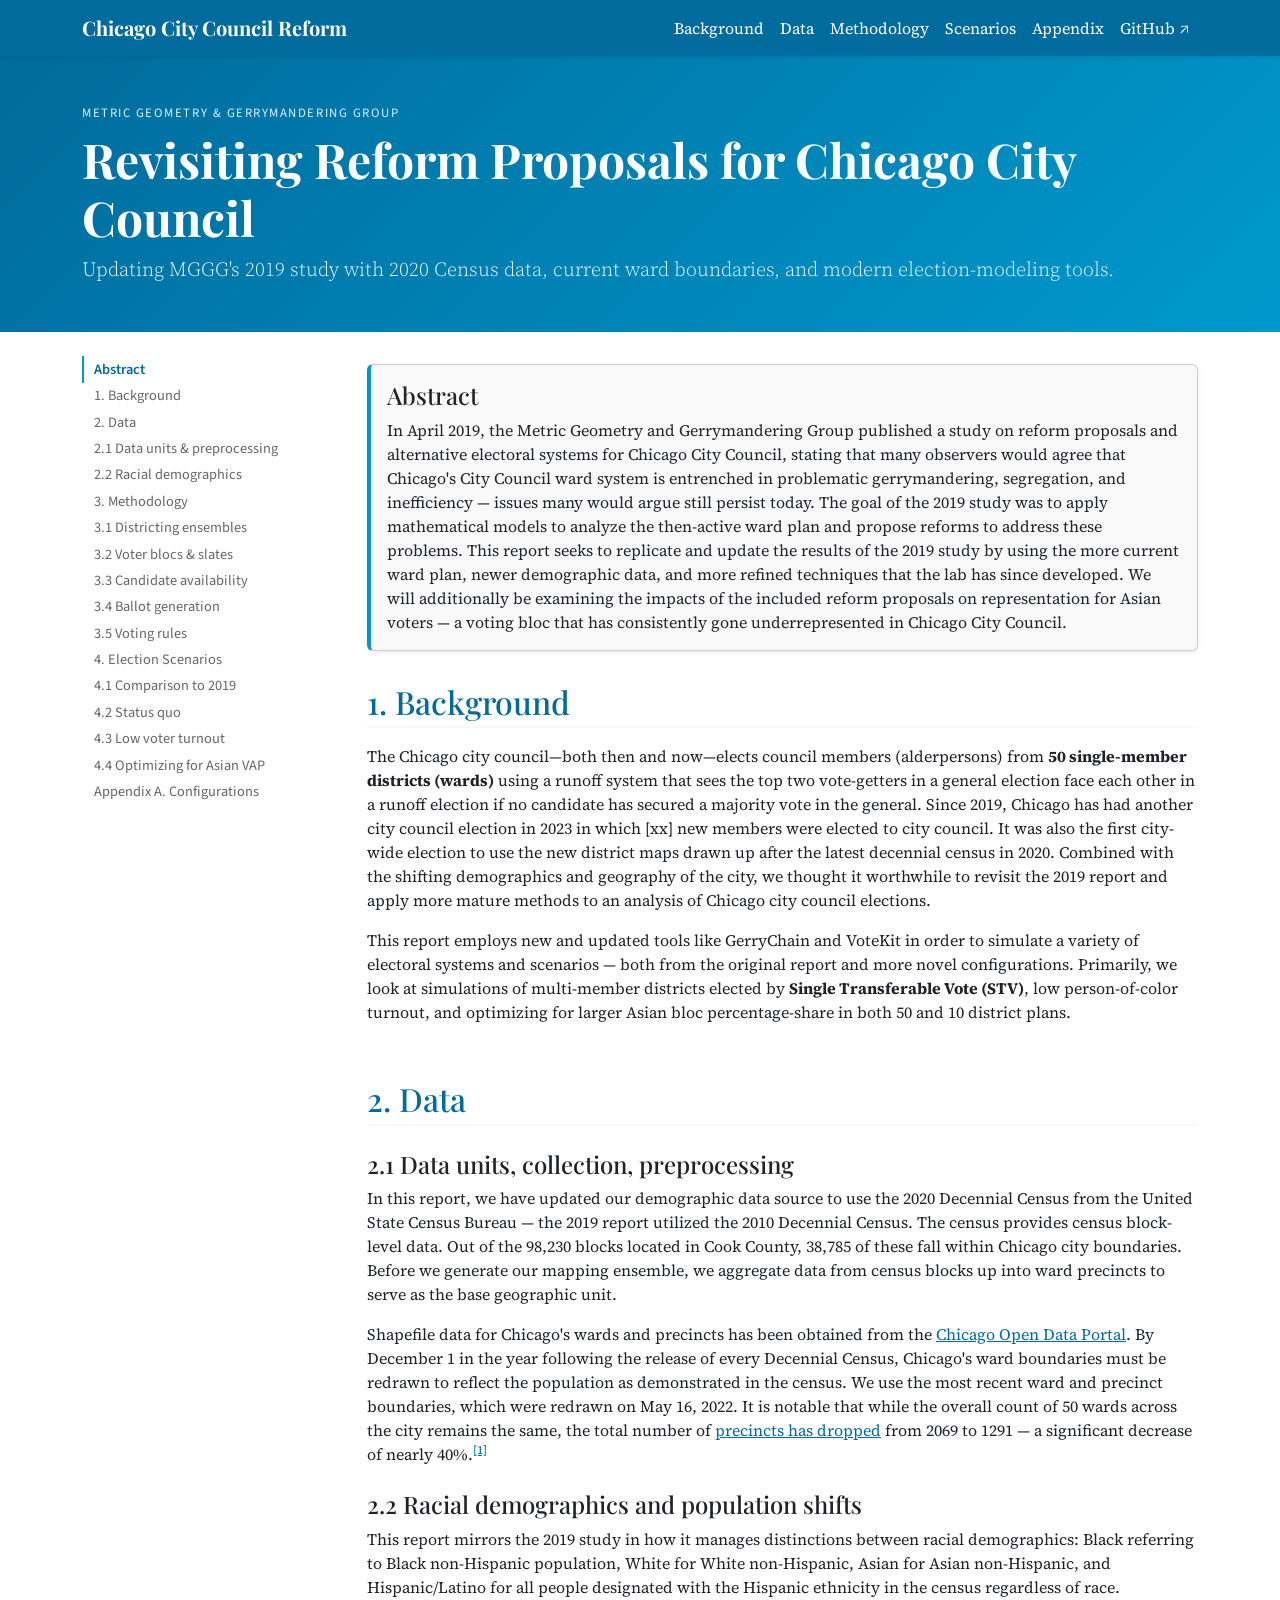
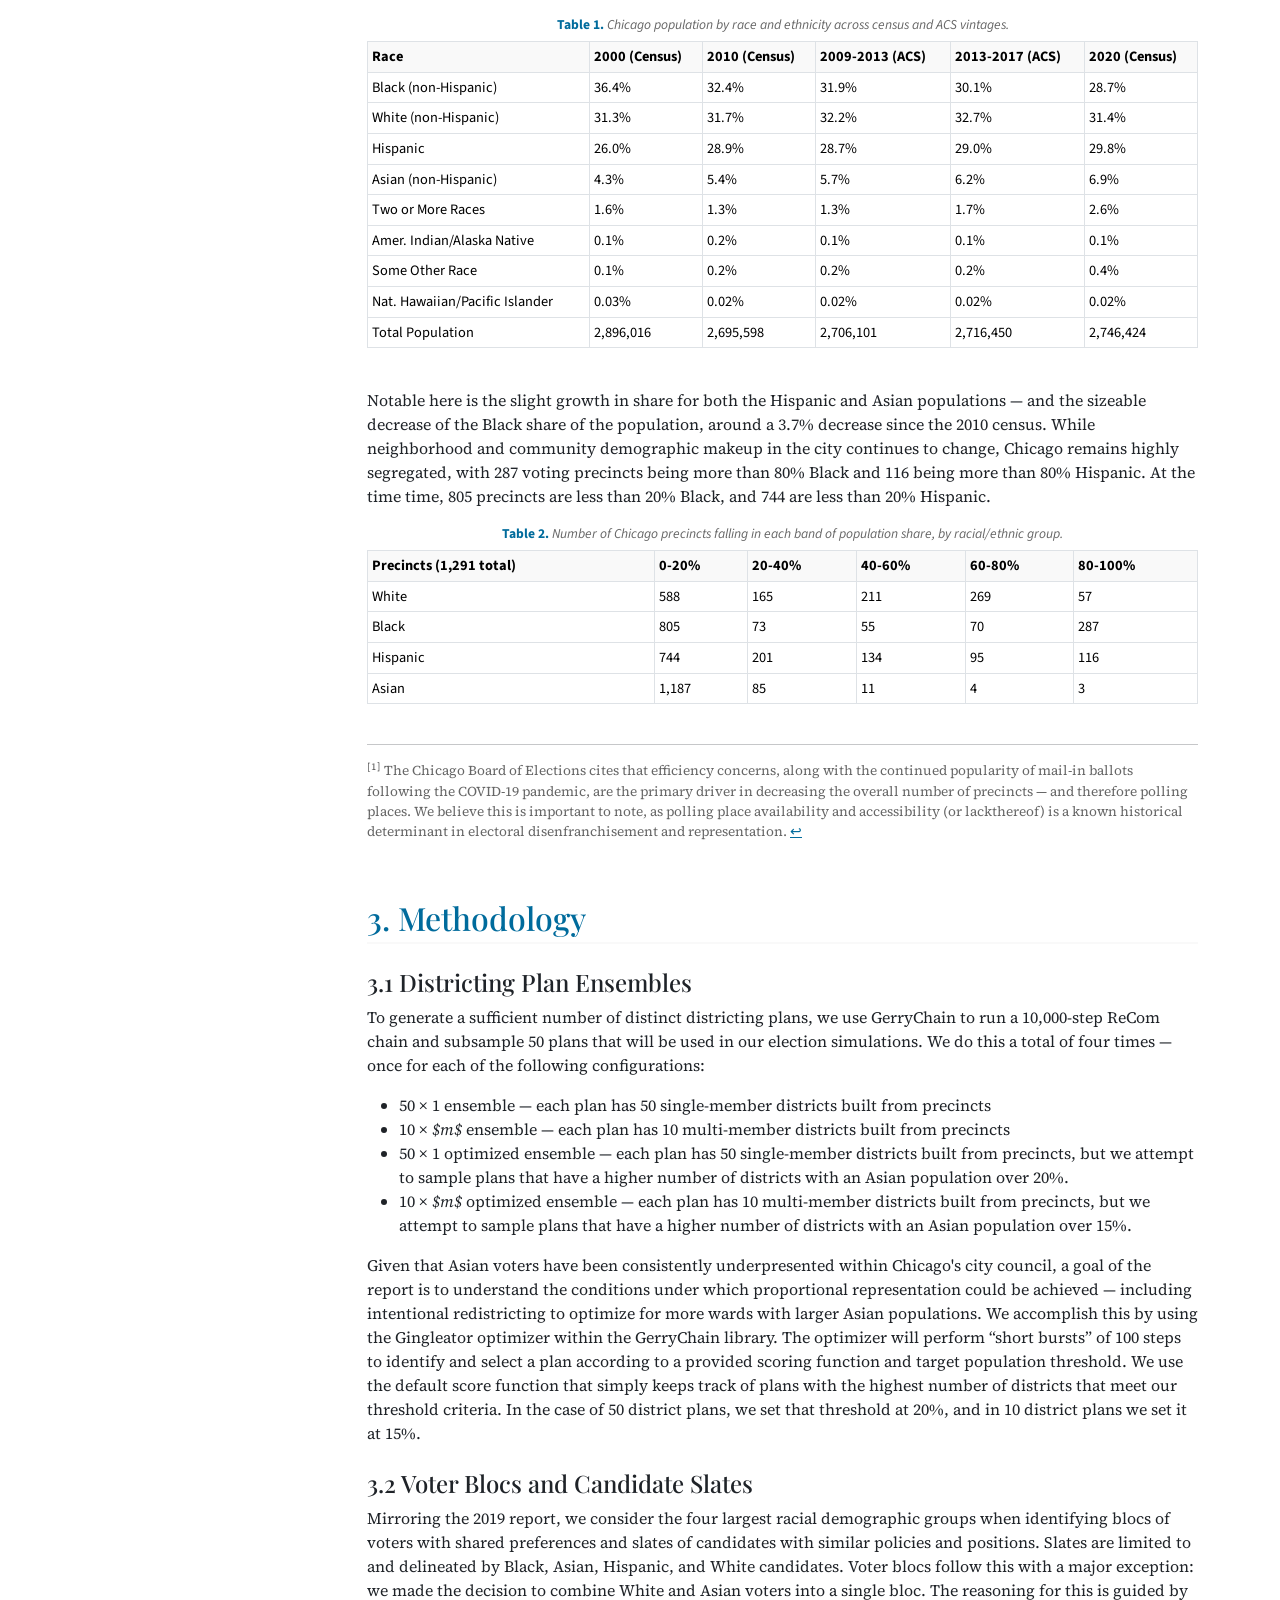
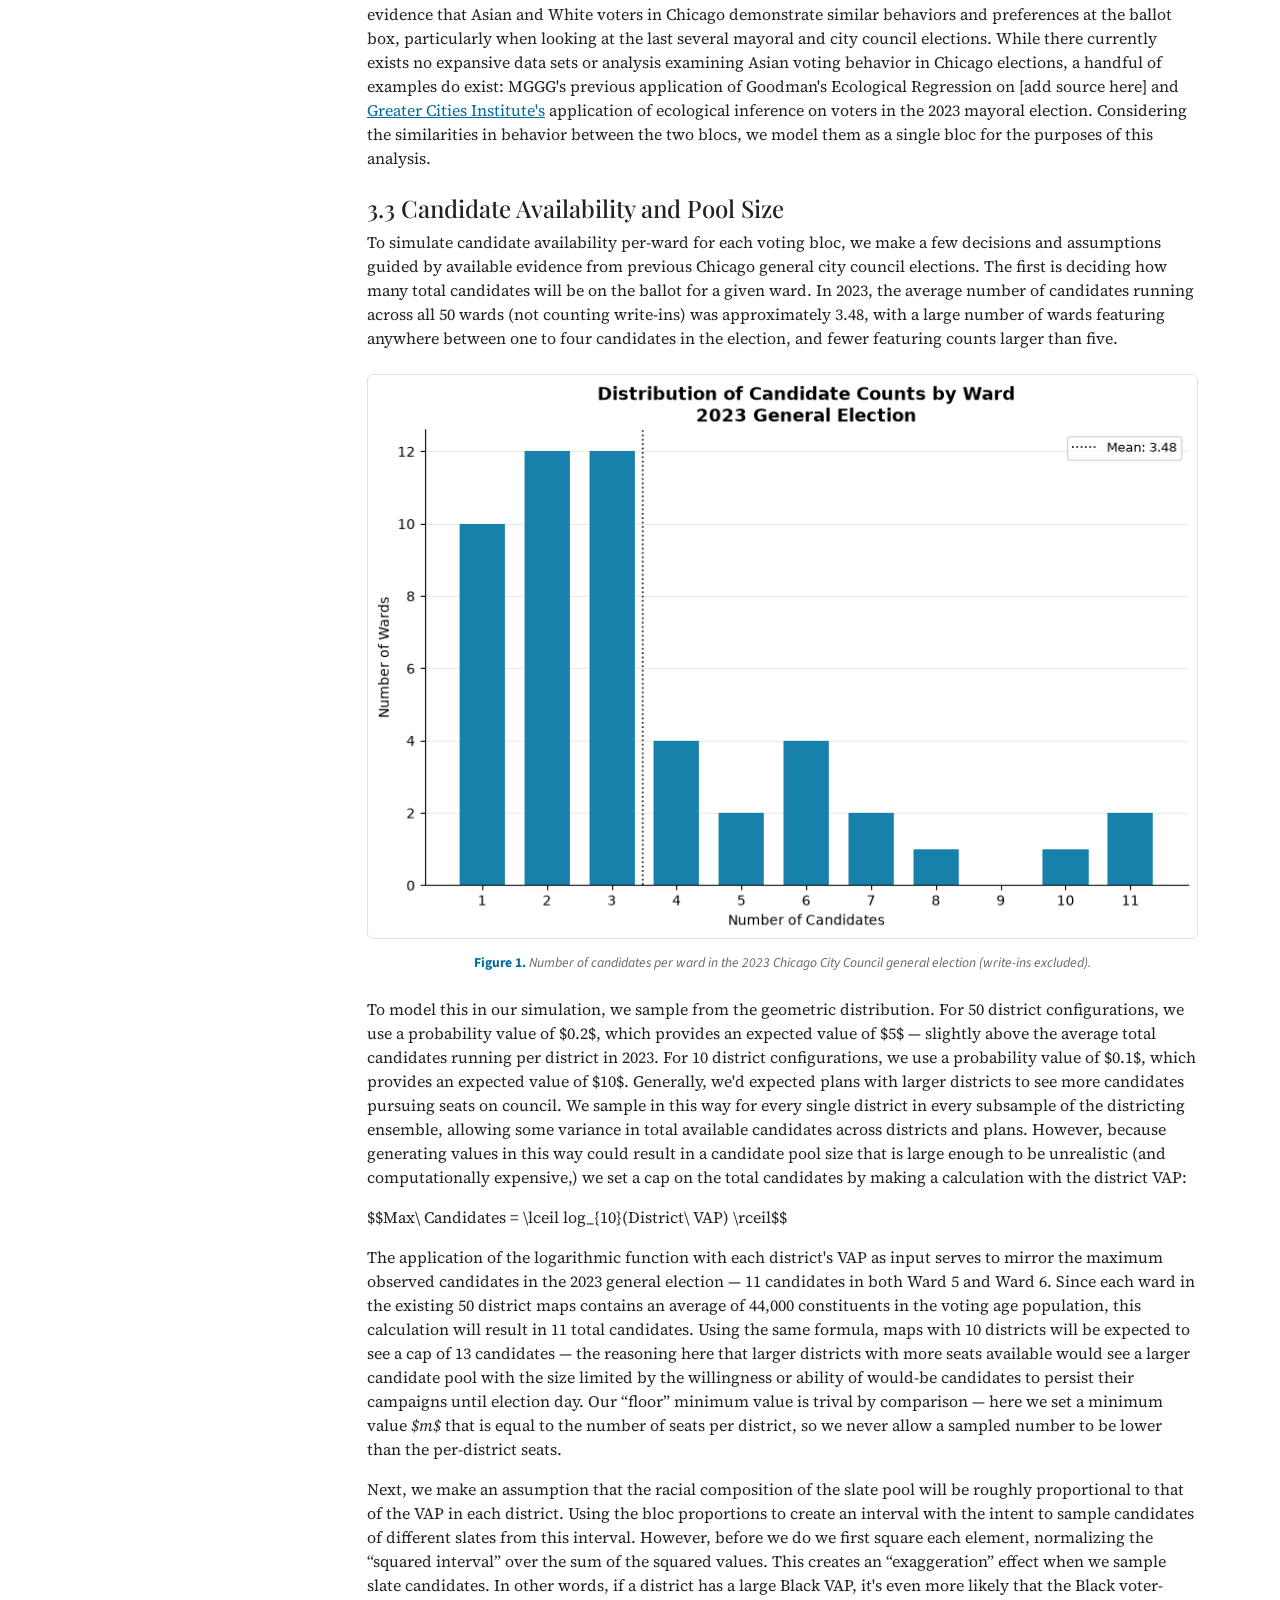
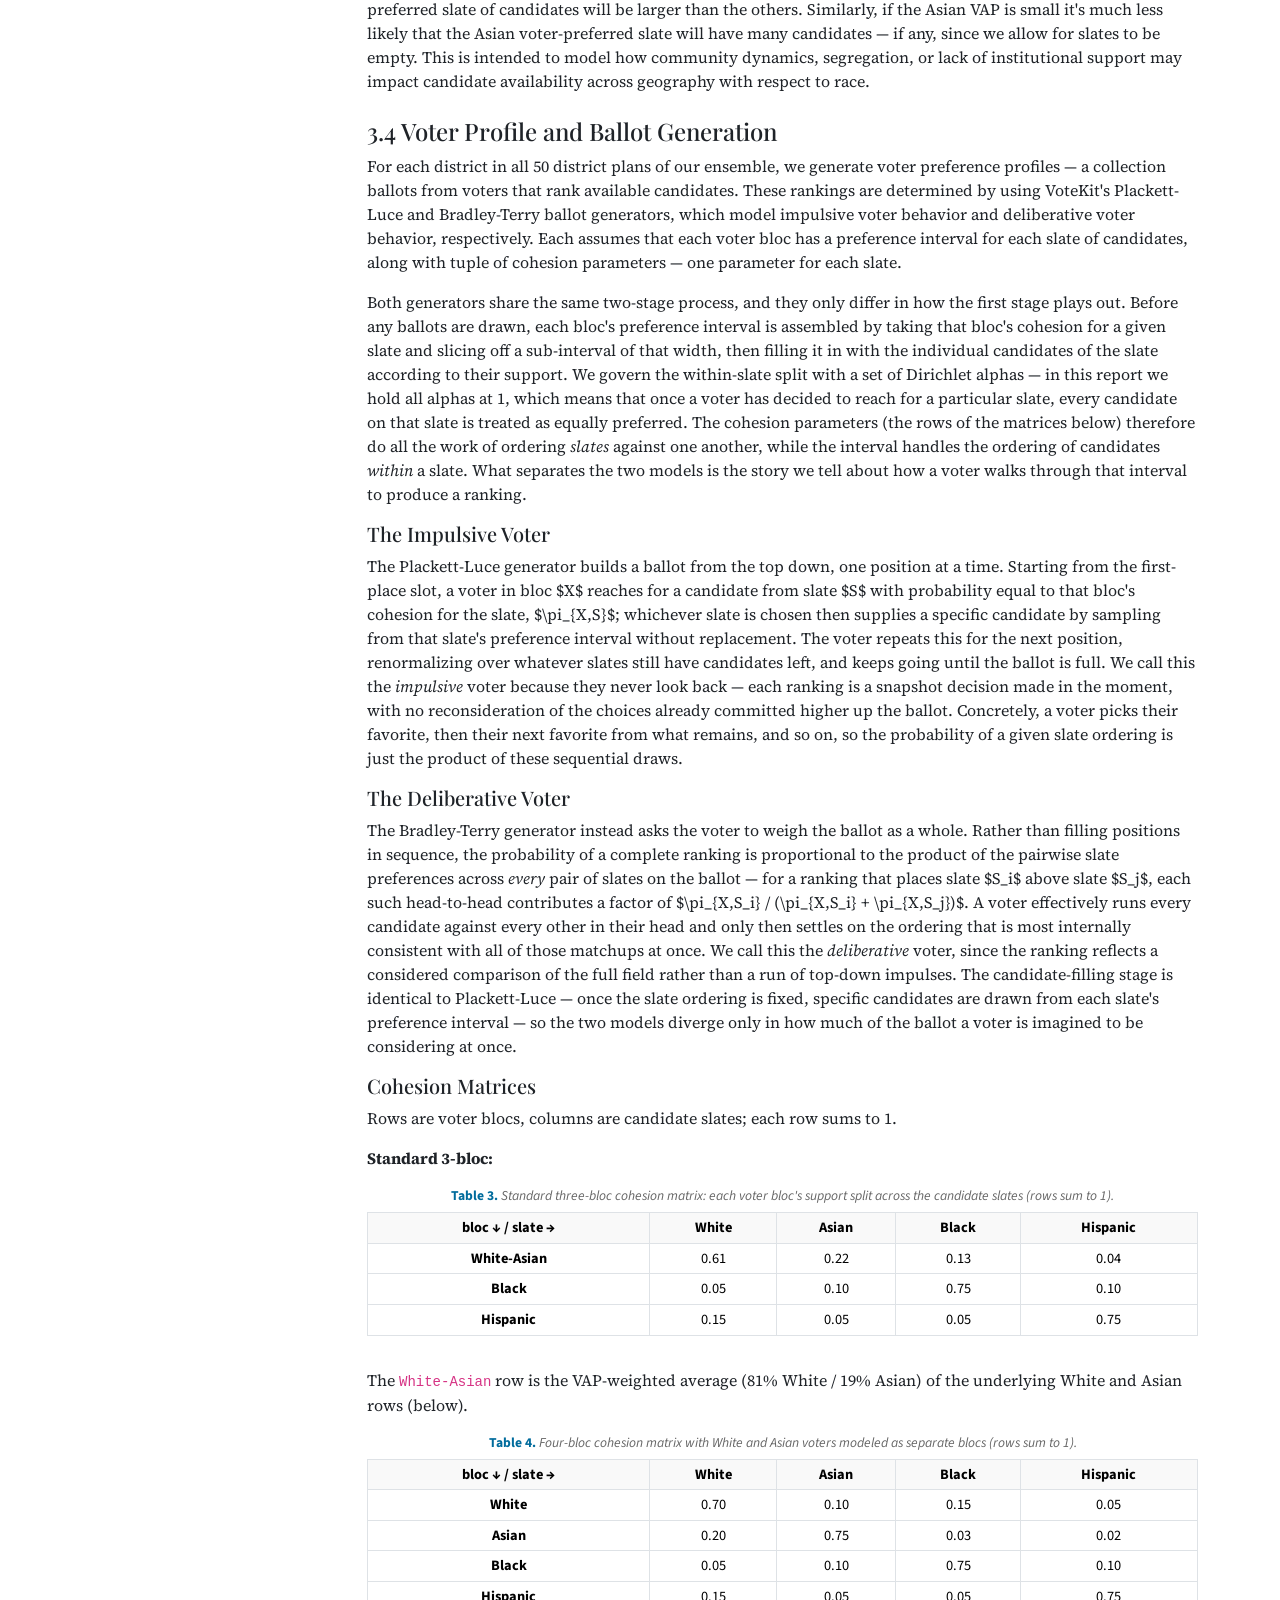
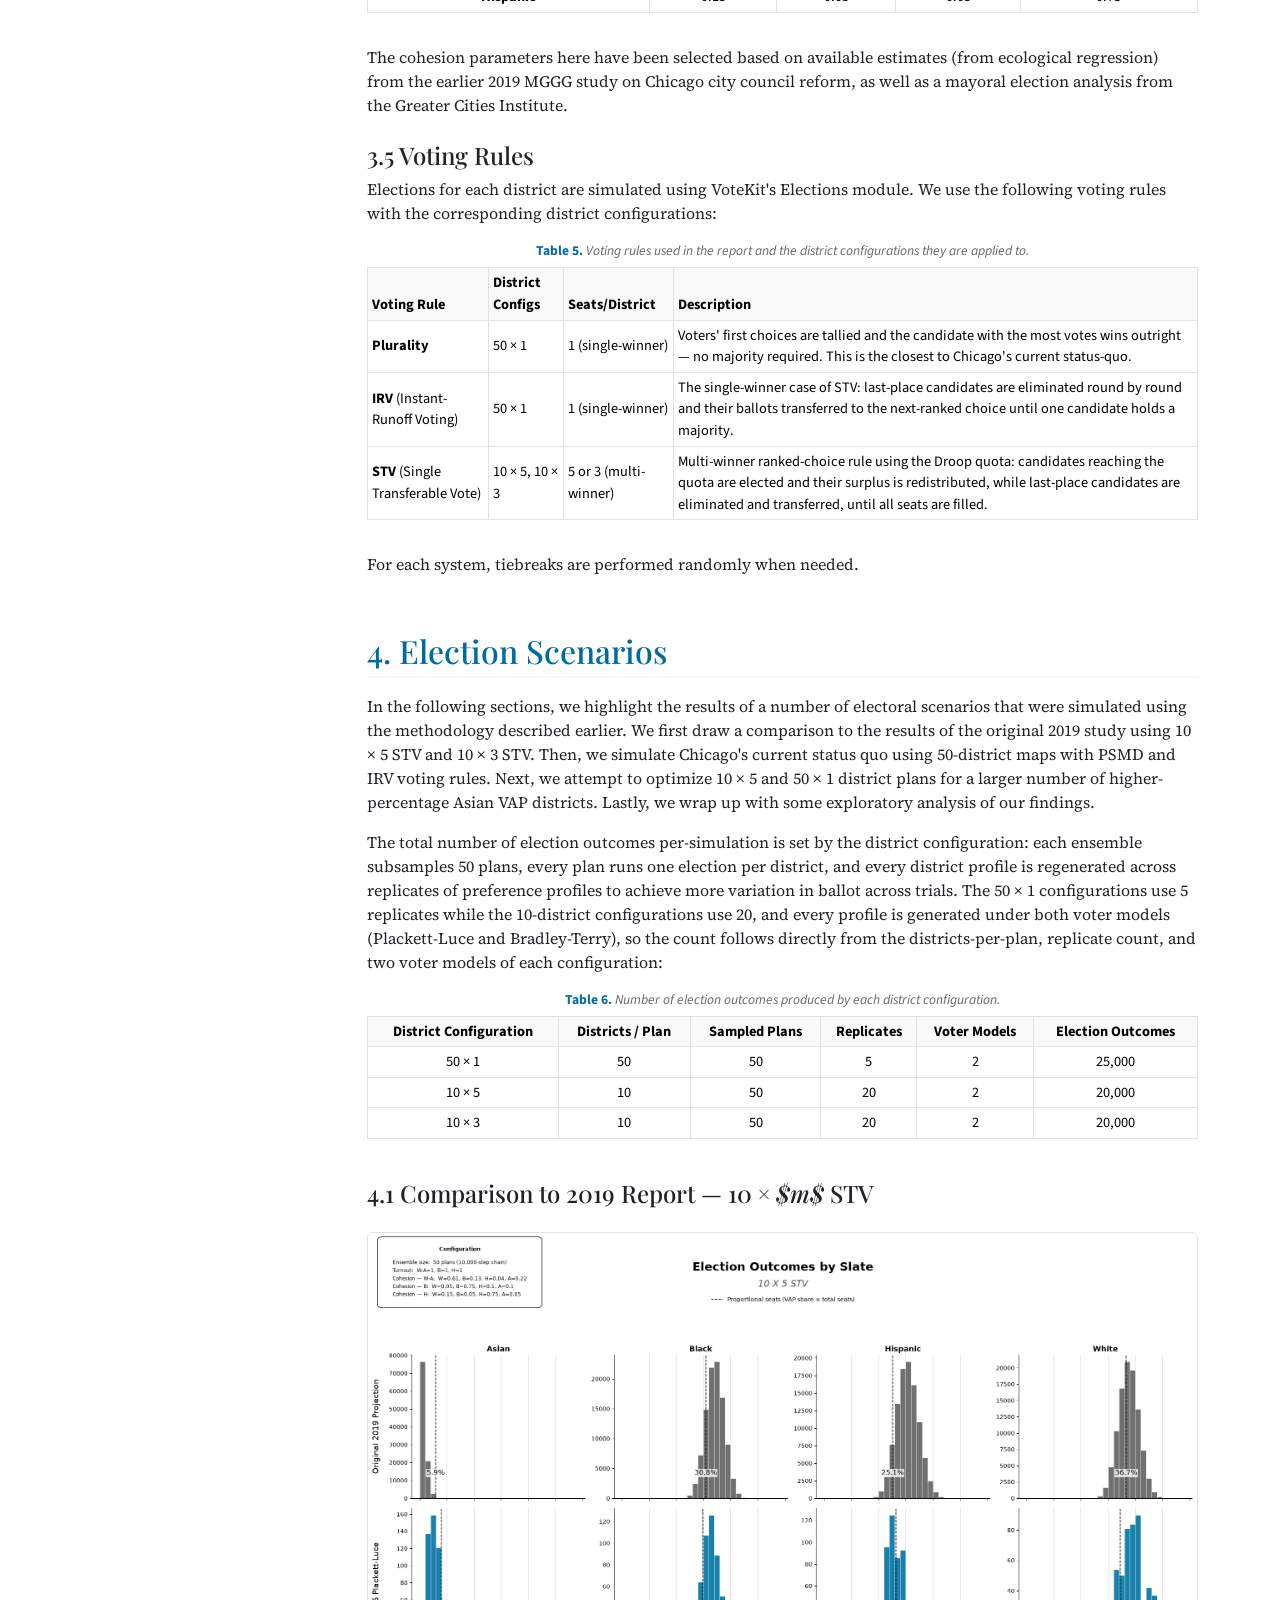
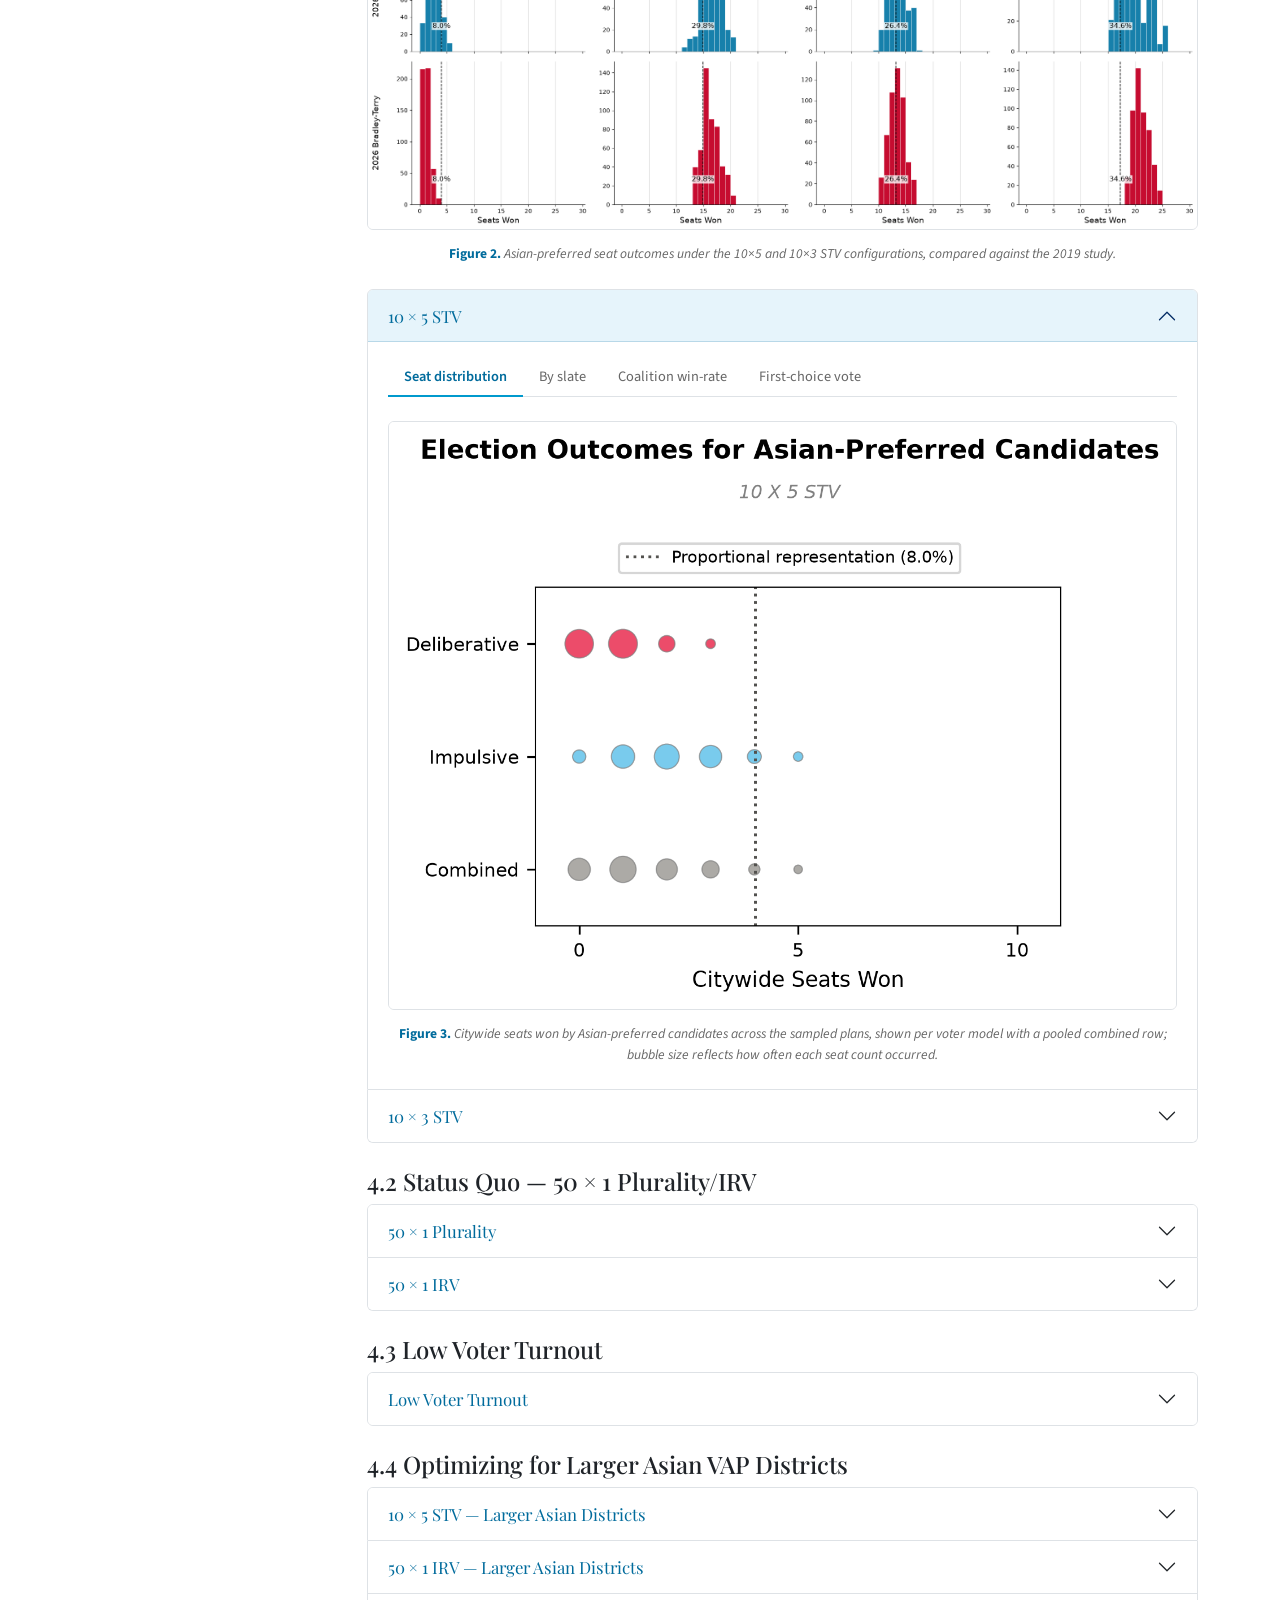
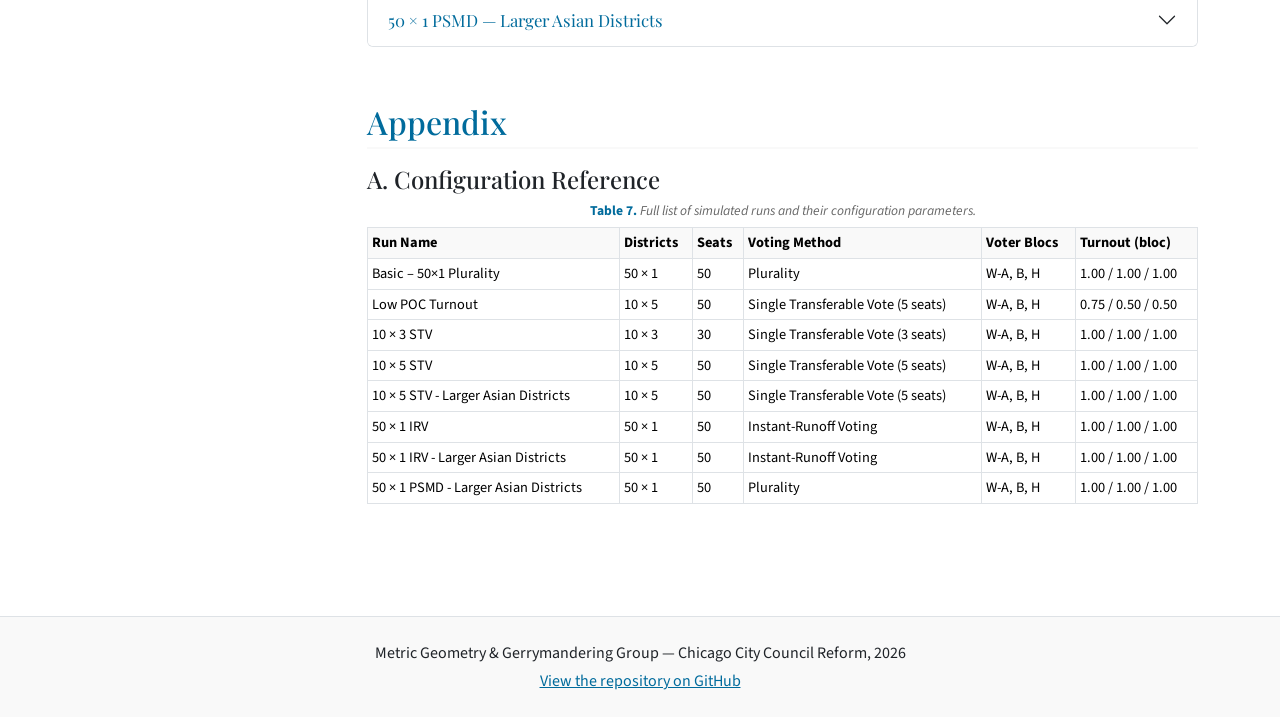
==== index.html @ 99a3c777 "reporting" ====
<!doctype html>
<html lang="en">
<head>
  <meta charset="utf-8">
  <meta name="viewport" content="width=device-width, initial-scale=1">
  <title>Revisiting Reform Proposals for Chicago City Council</title>
  <meta name="description" content="MGGG report revisiting reform proposals and alternative electoral systems for Chicago City Council, updated with 2020 Census data and current ward boundaries.">

  <!-- Bootstrap 5 -->
  <link href="https://cdn.jsdelivr.net/npm/bootstrap@5.3.3/dist/css/bootstrap.min.css" rel="stylesheet">
  <!-- Google Fonts: MGGG identity -->
  <link rel="preconnect" href="https://fonts.googleapis.com">
  <link rel="preconnect" href="https://fonts.gstatic.com" crossorigin>
  <link href="https://fonts.googleapis.com/css2?family=Playfair+Display:wght@400;700&family=Source+Sans+Pro:ital,wght@0,400;0,600;1,400&family=Source+Serif+Pro:wght@300;400;600;700&display=swap" rel="stylesheet">

  <style>
    :root {
      --mggg-blue: #0099cd;
      --mggg-dark-blue: #006b9c;
      --mggg-dark-gray: #666666;
      --mggg-gray: #777777;
      --mggg-light-gray: #f9f9f9;
      --bs-link-color: var(--mggg-dark-blue);
      --bs-link-hover-color: #00516f;
    }
    body {
      font-family: "Source Serif Pro", Georgia, serif;
      color: #1f2328;
      scroll-behavior: smooth;
    }
    h1, h2, h3, h4, h5, h6, .navbar-brand {
      font-family: "Playfair Display", Georgia, serif;
      color: var(--mggg-dark-blue);
    }
    a { color: var(--mggg-dark-blue); }
    a:hover { color: #00516f; }

    .navbar-mggg { background-color: var(--mggg-dark-blue); }
    .navbar-mggg .navbar-brand,
    .navbar-mggg .nav-link { color: #fff; }
    .navbar-mggg .nav-link:hover,
    .navbar-mggg .nav-link.active { color: #d7f0fa; }

    /* Hero */
    .hero {
      background: linear-gradient(135deg, var(--mggg-dark-blue), var(--mggg-blue));
      color: #fff;
    }
    .hero h1 { color: #fff; }
    .hero .lead { color: #eaf7fd; }

    /* Section spacing / anchor offset for the sticky navbar */
    section { scroll-margin-top: 70px; padding-top: .5rem; }
    section > h2 {
      border-bottom: 2px solid var(--mggg-light-gray);
      padding-bottom: .3rem;
      margin-bottom: 1rem;
    }

    /* Table of contents sidebar */
    .toc {
      position: sticky;
      top: 80px;
      max-height: calc(100vh - 100px);
      overflow-y: auto;
      font-family: "Source Sans Pro", sans-serif;
      font-size: .9rem;
    }
    .toc .nav-link { padding: .15rem 0; color: var(--mggg-dark-gray); border-left: 2px solid transparent; padding-left: .6rem; }
    .toc .nav-link:hover { color: var(--mggg-dark-blue); }
    .toc .nav-link.active { color: var(--mggg-dark-blue); font-weight: 600; border-left-color: var(--mggg-blue); }
    .toc .nav .nav .nav-link { padding-left: 1.4rem; font-size: .85rem; }

    /* Abstract */
    .abstract-card {
      background: var(--mggg-light-gray);
      border-left: 4px solid var(--mggg-blue);
    }

    /* Figures */
    figure.figure { display: block; width: 100%; text-align: center; }
    .figure-img { max-height: 70vh; }
    .figure-caption {
      font-family: "Source Sans Pro", sans-serif;
      font-style: italic;
      font-size: .85rem;
      color: var(--mggg-dark-gray);
      margin-top: .4rem;
    }
    .fig-num { font-weight: 700; font-style: normal; color: var(--mggg-dark-blue); }

    /* Tables */
    table { font-family: "Source Sans Pro", sans-serif; font-size: .9rem; }
    caption, .table-caption {
      caption-side: top;
      font-family: "Source Sans Pro", sans-serif;
      font-style: italic;
      font-size: .85rem;
      color: var(--mggg-dark-gray);
      text-align: center;
      margin-bottom: .35rem;
    }
    thead th { background: var(--mggg-light-gray) !important; color: var(--mggg-dark-blue); }

    /* Scenario accordions */
    .accordion-button {
      font-family: "Playfair Display", serif;
      font-size: 1.05rem;
      color: var(--mggg-dark-blue);
    }
    .accordion-button:not(.collapsed) {
      background-color: #e6f4fb;
      color: var(--mggg-dark-blue);
      box-shadow: inset 0 -1px 0 rgba(0,107,156,.2);
    }
    .accordion-button:focus { box-shadow: 0 0 0 .2rem rgba(0,153,205,.25); }

    /* Scenario figure tabs */
    .nav-tabs { border-bottom-color: #dee2e6; }
    .nav-tabs .nav-link {
      font-family: "Source Sans Pro", sans-serif;
      font-size: .9rem;
      color: var(--mggg-dark-gray);
      border: none;
      border-bottom: 2px solid transparent;
    }
    .nav-tabs .nav-link:hover { color: var(--mggg-dark-blue); border-bottom-color: rgba(0,153,205,.4); }
    .nav-tabs .nav-link.active {
      color: var(--mggg-dark-blue);
      font-weight: 600;
      background: transparent;
      border-bottom: 2px solid var(--mggg-blue);
    }

    /* Zoomable figures + lightbox */
    img.zoomable { cursor: zoom-in; transition: box-shadow .15s ease; }
    img.zoomable:hover { box-shadow: 0 0 0 3px rgba(0,153,205,.35); }
    #lightbox .modal-content { background: transparent; }
    #lightbox-img { max-height: 90vh; }

    .footnote { font-size: .85rem; color: var(--mggg-dark-gray); }
    footer { background: var(--mggg-light-gray); font-family: "Source Sans Pro", sans-serif; }

    /* Back to top */
    #toTop {
      position: fixed; bottom: 1.5rem; right: 1.5rem; display: none; z-index: 1030;
    }
  </style>

  <!-- MathJax for LaTeX -->
  <script>
    window.MathJax = {
      tex: { inlineMath: [['$', '$'], ['\\(', '\\)']], displayMath: [['$$', '$$'], ['\\[', '\\]']] },
      svg: { fontCache: 'global' }
    };
  </script>
  <script src="https://cdn.jsdelivr.net/npm/mathjax@3/es5/tex-svg.js" id="MathJax-script" async></script>
</head>

<body data-bs-spy="scroll" data-bs-target="#toc-nav" data-bs-offset="90" tabindex="0">

  <!-- Navbar -->
  <nav class="navbar navbar-expand-lg navbar-mggg sticky-top shadow-sm">
    <div class="container-xl">
      <a class="navbar-brand fw-bold" href="#top">Chicago City Council Reform</a>
      <button class="navbar-toggler" type="button" data-bs-toggle="collapse" data-bs-target="#mainNav" aria-controls="mainNav" aria-expanded="false" aria-label="Toggle navigation">
        <span class="navbar-toggler-icon"></span>
      </button>
      <div class="collapse navbar-collapse" id="mainNav">
        <ul class="navbar-nav ms-auto">
          <li class="nav-item"><a class="nav-link" href="#background">Background</a></li>
          <li class="nav-item"><a class="nav-link" href="#data">Data</a></li>
          <li class="nav-item"><a class="nav-link" href="#methodology">Methodology</a></li>
          <li class="nav-item"><a class="nav-link" href="#scenarios">Scenarios</a></li>
          <li class="nav-item"><a class="nav-link" href="#appendix">Appendix</a></li>
          <li class="nav-item"><a class="nav-link" href="https://github.com/mggg/Chicago-City-Council-Reform-2026" target="_blank" rel="noopener">GitHub ↗</a></li>
        </ul>
      </div>
    </div>
  </nav>

  <!-- Hero -->
  <header class="hero py-5" id="top">
    <div class="container-xl">
      <p class="text-uppercase mb-2" style="letter-spacing:.12em; font-family:'Source Sans Pro',sans-serif; font-size:.8rem; color:#d7f0fa;">Metric Geometry &amp; Gerrymandering Group</p>
      <h1 class="display-5 fw-bold">Revisiting Reform Proposals for Chicago City Council</h1>
      <p class="lead mb-0">Updating MGGG's 2019 study with 2020 Census data, current ward boundaries, and modern election-modeling tools.</p>
    </div>
  </header>

  <div class="container-xl my-4">
    <div class="row">
      <!-- Sidebar TOC -->
      <div class="col-lg-3 d-none d-lg-block">
        <nav id="toc-nav" class="toc nav flex-column">
          <a class="nav-link" href="#abstract">Abstract</a>
          <a class="nav-link" href="#background">1. Background</a>
          <a class="nav-link" href="#data">2. Data</a>
          <nav class="nav flex-column">
            <a class="nav-link" href="#data-units">2.1 Data units &amp; preprocessing</a>
            <a class="nav-link" href="#demographics">2.2 Racial demographics</a>
          </nav>
          <a class="nav-link" href="#methodology">3. Methodology</a>
          <nav class="nav flex-column">
            <a class="nav-link" href="#ensembles">3.1 Districting ensembles</a>
            <a class="nav-link" href="#blocs">3.2 Voter blocs &amp; slates</a>
            <a class="nav-link" href="#candidates">3.3 Candidate availability</a>
            <a class="nav-link" href="#ballots">3.4 Ballot generation</a>
            <a class="nav-link" href="#voting-rules">3.5 Voting rules</a>
          </nav>
          <a class="nav-link" href="#scenarios">4. Election Scenarios</a>
          <nav class="nav flex-column">
            <a class="nav-link" href="#comparison-2019">4.1 Comparison to 2019</a>
            <a class="nav-link" href="#status-quo">4.2 Status quo</a>
            <a class="nav-link" href="#low-turnout">4.3 Low voter turnout</a>
            <a class="nav-link" href="#optimizing">4.4 Optimizing for Asian VAP</a>
          </nav>
          <a class="nav-link" href="#appendix">Appendix A. Configurations</a>
        </nav>
      </div>

      <!-- Main content -->
      <main class="col-lg-9">

        <!-- Abstract -->
        <section id="abstract">
          <div class="card abstract-card shadow-sm mb-4">
            <div class="card-body">
              <h2 class="h4 card-title">Abstract</h2>
              <p class="card-text mb-0">In April 2019, the Metric Geometry and Gerrymandering Group published a study on reform proposals and alternative electoral systems for Chicago City Council, stating that many observers would agree that Chicago's City Council ward system is entrenched in problematic gerrymandering, segregation, and inefficiency &mdash; issues many would argue still persist today. The goal of the 2019 study was to apply mathematical models to analyze the then-active ward plan and propose reforms to address these problems. This report seeks to replicate and update the results of the 2019 study by using the more current ward plan, newer demographic data, and more refined techniques that the lab has since developed. We will additionally be examining the impacts of the included reform proposals on representation for Asian voters &mdash; a voting bloc that has consistently gone underrepresented in Chicago City Council.</p>
            </div>
          </div>
        </section>

        <!-- 1. Background -->
        <section id="background" class="mb-5">
          <h2>1. Background</h2>
          <p>The Chicago city council&mdash;both then and now&mdash;elects council members (alderpersons) from <strong>50 single-member districts (wards)</strong> using a runoff system that sees the top two vote-getters in a general election face each other in a runoff election if no candidate has secured a majority vote in the general. Since 2019, Chicago has had another city council election in 2023 in which [xx] new members were elected to city council. It was also the first city-wide election to use the new district maps drawn up after the latest decennial census in 2020. Combined with the shifting demographics and geography of the city, we thought it worthwhile to revisit the 2019 report and apply more mature methods to an analysis of Chicago city council elections.</p>
          <p>This report employs new and updated tools like GerryChain and VoteKit in order to simulate a variety of electoral systems and scenarios &mdash; both from the original report and more novel configurations. Primarily, we look at simulations of multi-member districts elected by <strong>Single Transferable Vote (STV)</strong>, low person-of-color turnout, and optimizing for larger Asian bloc percentage-share in both 50 and 10 district plans.</p>
        </section>

        <!-- 2. Data -->
        <section id="data" class="mb-5">
          <h2>2. Data</h2>

          <h3 class="h4 mt-4" id="data-units">2.1 Data units, collection, preprocessing</h3>
          <p>In this report, we have updated our demographic data source to use the 2020 Decennial Census from the United State Census Bureau &mdash; the 2019 report utilized the 2010 Decennial Census. The census provides census block-level data. Out of the 98,230 blocks located in Cook County, 38,785 of these fall within Chicago city boundaries. Before we generate our mapping ensemble, we aggregate data from census blocks up into ward precincts to serve as the base geographic unit.</p>
          <p>Shapefile data for Chicago's wards and precincts has been obtained from the <a href="https://data.cityofchicago.org/Facilities-Geographic-Boundaries/Boundaries-Ward-Precincts-2025-/i8fv-xe4b/about_data" target="_blank" rel="noopener">Chicago Open Data Portal</a>. By December 1 in the year following the release of every Decennial Census, Chicago's ward boundaries must be redrawn to reflect the population as demonstrated in the census. We use the most recent ward and precinct boundaries, which were redrawn on May 16, 2022. It is notable that while the overall count of 50 wards across the city remains the same, the total number of <a href="https://news.wttw.com/2022/08/29/chicago-board-elections-shrinks-number-precincts-nearly-40" target="_blank" rel="noopener">precincts has dropped</a> from 2069 to 1291 &mdash; a significant decrease of nearly 40%.<sup><a href="#fn1" id="fnref1">[1]</a></sup></p>

          <h3 class="h4 mt-4" id="demographics">2.2 Racial demographics and population shifts</h3>
          <p>This report mirrors the 2019 study in how it manages distinctions between racial demographics: Black referring to Black non-Hispanic population, White for White non-Hispanic, Asian for Asian non-Hispanic, and Hispanic/Latino for all people designated with the Hispanic ethnicity in the census regardless of race.</p>

          <p class="table-caption"><span class="fig-num">Table 1.</span> Chicago population by race and ethnicity across census and ACS vintages.</p>
          <div class="table-responsive mb-4">
            <table class="table table-bordered table-sm align-middle">
              <thead><tr><th>Race</th><th>2000 (Census)</th><th>2010 (Census)</th><th>2009-2013 (ACS)</th><th>2013-2017 (ACS)</th><th>2020 (Census)</th></tr></thead>
              <tbody>
                <tr><td>Black (non-Hispanic)</td><td>36.4%</td><td>32.4%</td><td>31.9%</td><td>30.1%</td><td>28.7%</td></tr>
                <tr><td>White (non-Hispanic)</td><td>31.3%</td><td>31.7%</td><td>32.2%</td><td>32.7%</td><td>31.4%</td></tr>
                <tr><td>Hispanic</td><td>26.0%</td><td>28.9%</td><td>28.7%</td><td>29.0%</td><td>29.8%</td></tr>
                <tr><td>Asian (non-Hispanic)</td><td>4.3%</td><td>5.4%</td><td>5.7%</td><td>6.2%</td><td>6.9%</td></tr>
                <tr><td>Two or More Races</td><td>1.6%</td><td>1.3%</td><td>1.3%</td><td>1.7%</td><td>2.6%</td></tr>
                <tr><td>Amer. Indian/Alaska Native</td><td>0.1%</td><td>0.2%</td><td>0.1%</td><td>0.1%</td><td>0.1%</td></tr>
                <tr><td>Some Other Race</td><td>0.1%</td><td>0.2%</td><td>0.2%</td><td>0.2%</td><td>0.4%</td></tr>
                <tr><td>Nat. Hawaiian/Pacific Islander</td><td>0.03%</td><td>0.02%</td><td>0.02%</td><td>0.02%</td><td>0.02%</td></tr>
                <tr><td>Total Population</td><td>2,896,016</td><td>2,695,598</td><td>2,706,101</td><td>2,716,450</td><td>2,746,424</td></tr>
              </tbody>
            </table>
          </div>

          <p>Notable here is the slight growth in share for both the Hispanic and Asian populations &mdash; and the sizeable decrease of the Black share of the population, around a 3.7% decrease since the 2010 census. While neighborhood and community demographic makeup in the city continues to change, Chicago remains highly segregated, with 287 voting precincts being more than 80% Black and 116 being more than 80% Hispanic. At the time time, 805 precincts are less than 20% Black, and 744 are less than 20% Hispanic.</p>

          <p class="table-caption"><span class="fig-num">Table 2.</span> Number of Chicago precincts falling in each band of population share, by racial/ethnic group.</p>
          <div class="table-responsive mb-4">
            <table class="table table-bordered table-sm align-middle">
              <thead><tr><th>Precincts (1,291 total)</th><th>0-20%</th><th>20-40%</th><th>40-60%</th><th>60-80%</th><th>80-100%</th></tr></thead>
              <tbody>
                <tr><td>White</td><td>588</td><td>165</td><td>211</td><td>269</td><td>57</td></tr>
                <tr><td>Black</td><td>805</td><td>73</td><td>55</td><td>70</td><td>287</td></tr>
                <tr><td>Hispanic</td><td>744</td><td>201</td><td>134</td><td>95</td><td>116</td></tr>
                <tr><td>Asian</td><td>1,187</td><td>85</td><td>11</td><td>4</td><td>3</td></tr>
              </tbody>
            </table>
          </div>

          <hr>
          <p class="footnote" id="fn1"><sup>[1]</sup> The Chicago Board of Elections cites that efficiency concerns, along with the continued popularity of mail-in ballots following the COVID-19 pandemic, are the primary driver in decreasing the overall number of precincts &mdash; and therefore polling places. We believe this is important to note, as polling place availability and accessibility (or lackthereof) is a known historical determinant in electoral disenfranchisement and representation. <a href="#fnref1">&#8617;</a></p>
        </section>

        <!-- 3. Methodology -->
        <section id="methodology" class="mb-5">
          <h2>3. Methodology</h2>

          <h3 class="h4 mt-4" id="ensembles">3.1 Districting Plan Ensembles</h3>
          <p>To generate a sufficient number of distinct districting plans, we use GerryChain to run a 10,000-step ReCom chain and subsample 50 plans that will be used in our election simulations. We do this a total of four times &mdash; once for each of the following configurations:</p>
          <ul>
            <li>50 &times; 1 ensemble &mdash; each plan has 50 single-member districts built from precincts</li>
            <li>10 &times; <em>$m$</em> ensemble &mdash; each plan has 10 multi-member districts built from precincts</li>
            <li>50 &times; 1 optimized ensemble &mdash; each plan has 50 single-member districts built from precincts, but we attempt to sample plans that have a higher number of districts with an Asian population over 20%.</li>
            <li>10 &times; <em>$m$</em> optimized ensemble &mdash; each plan has 10 multi-member districts built from precincts, but we attempt to sample plans that have a higher number of districts with an Asian population over 15%.</li>
          </ul>
          <p>Given that Asian voters have been consistently underpresented within Chicago's city council, a goal of the report is to understand the conditions under which proportional representation could be achieved &mdash; including intentional redistricting to optimize for more wards with larger Asian populations. We accomplish this by using the Gingleator optimizer within the GerryChain library. The optimizer will perform &ldquo;short bursts&rdquo; of 100 steps to identify and select a plan according to a provided scoring function and target population threshold. We use the default score function that simply keeps track of plans with the highest number of districts that meet our threshold criteria. In the case of 50 district plans, we set that threshold at 20%, and in 10 district plans we set it at 15%.</p>

          <h3 class="h4 mt-4" id="blocs">3.2 Voter Blocs and Candidate Slates</h3>
          <p>Mirroring the 2019 report, we consider the four largest racial demographic groups when identifying blocs of voters with shared preferences and slates of candidates with similar policies and positions. Slates are limited to and delineated by Black, Asian, Hispanic, and White candidates. Voter blocs follow this with a major exception: we made the decision to combine White and Asian voters into a single bloc. The reasoning for this is guided by evidence that Asian and White voters in Chicago demonstrate similar behaviors and preferences at the ballot box, particularly when looking at the last several mayoral and city council elections. While there currently exists no expansive data sets or analysis examining Asian voting behavior in Chicago elections, a handful of examples do exist: MGGG's previous application of Goodman's Ecological Regression on [add source here] and <a href="https://uofi.app.box.com/s/g2wlv9836atormomsn64alse2ysapjrd" target="_blank" rel="noopener">Greater Cities Institute's</a> application of ecological inference on voters in the 2023 mayoral election. Considering the similarities in behavior between the two blocs, we model them as a single bloc for the purposes of this analysis.</p>

          <h3 class="h4 mt-4" id="candidates">3.3 Candidate Availability and Pool Size</h3>
          <p>To simulate candidate availability per-ward for each voting bloc, we make a few decisions and assumptions guided by available evidence from previous Chicago general city council elections. The first is deciding how many total candidates will be on the ballot for a given ward. In 2023, the average number of candidates running across all 50 wards (not counting write-ins) was approximately 3.48, with a large number of wards featuring anywhere between one to four candidates in the election, and fewer featuring counts larger than five.</p>

          <figure class="figure d-block text-center my-4">
            <img src="assets/candidates-by-ward.png" class="figure-img img-fluid rounded border zoomable" alt="2023 Candidate Counts by Ward">
            <figcaption class="figure-caption"><span class="fig-num">Figure 1.</span> Number of candidates per ward in the 2023 Chicago City Council general election (write-ins excluded).</figcaption>
          </figure>

          <p>To model this in our simulation, we sample from the geometric distribution. For 50 district configurations, we use a probability value of $0.2$, which provides an expected value of $5$ &mdash; slightly above the average total candidates running per district in 2023. For 10 district configurations, we use a probability value of $0.1$, which provides an expected value of $10$. Generally, we'd expected plans with larger districts to see more candidates pursuing seats on council. We sample in this way for every single district in every subsample of the districting ensemble, allowing some variance in total available candidates across districts and plans. However, because generating values in this way could result in a candidate pool size that is large enough to be unrealistic (and computationally expensive,) we set a cap on the total candidates by making a calculation with the district VAP:</p>
          <p>$$Max\ Candidates = \lceil log_{10}(District\ VAP) \rceil$$</p>
          <p>The application of the logarithmic function with each district's VAP as input serves to mirror the maximum observed candidates in the 2023 general election &mdash; 11 candidates in both Ward 5 and Ward 6. Since each ward in the existing 50 district maps contains an average of 44,000 constituents in the voting age population, this calculation will result in 11 total candidates. Using the same formula, maps with 10 districts will be expected to see a cap of 13 candidates &mdash; the reasoning here that larger districts with more seats available would see a larger candidate pool with the size limited by the willingness or ability of would-be candidates to persist their campaigns until election day. Our &ldquo;floor&rdquo; minimum value is trival by comparison &mdash; here we set a minimum value <em>$m$</em> that is equal to the number of seats per district, so we never allow a sampled number to be lower than the per-district seats.</p>
          <p>Next, we make an assumption that the racial composition of the slate pool will be roughly proportional to that of the VAP in each district. Using the bloc proportions to create an interval with the intent to sample candidates of different slates from this interval. However, before we do we first square each element, normalizing the &ldquo;squared interval&rdquo; over the sum of the squared values. This creates an &ldquo;exaggeration&rdquo; effect when we sample slate candidates. In other words, if a district has a large Black VAP, it's even more likely that the Black voter-preferred slate of candidates will be larger than the others. Similarly, if the Asian VAP is small it's much less likely that the Asian voter-preferred slate will have many candidates &mdash; if any, since we allow for slates to be empty. This is intended to model how community dynamics, segregation, or lack of institutional support may impact candidate availability across geography with respect to race.</p>

          <h3 class="h4 mt-4" id="ballots">3.4 Voter Profile and Ballot Generation</h3>
          <p>For each district in all 50 district plans of our ensemble, we generate voter preference profiles &mdash; a collection ballots from voters that rank available candidates. These rankings are determined by using VoteKit's Plackett-Luce and Bradley-Terry ballot generators, which model impulsive voter behavior and deliberative voter behavior, respectively. Each assumes that each voter bloc has a preference interval for each slate of candidates, along with tuple of cohesion parameters &mdash; one parameter for each slate.</p>
          <p>Both generators share the same two-stage process, and they only differ in how the first stage plays out. Before any ballots are drawn, each bloc's preference interval is assembled by taking that bloc's cohesion for a given slate and slicing off a sub-interval of that width, then filling it in with the individual candidates of the slate according to their support. We govern the within-slate split with a set of Dirichlet alphas &mdash; in this report we hold all alphas at 1, which means that once a voter has decided to reach for a particular slate, every candidate on that slate is treated as equally preferred. The cohesion parameters (the rows of the matrices below) therefore do all the work of ordering <em>slates</em> against one another, while the interval handles the ordering of candidates <em>within</em> a slate. What separates the two models is the story we tell about how a voter walks through that interval to produce a ranking.</p>

          <h4 class="h5 mt-3">The Impulsive Voter</h4>
          <p>The Plackett-Luce generator builds a ballot from the top down, one position at a time. Starting from the first-place slot, a voter in bloc $X$ reaches for a candidate from slate $S$ with probability equal to that bloc's cohesion for the slate, $\pi_{X,S}$; whichever slate is chosen then supplies a specific candidate by sampling from that slate's preference interval without replacement. The voter repeats this for the next position, renormalizing over whatever slates still have candidates left, and keeps going until the ballot is full. We call this the <em>impulsive</em> voter because they never look back &mdash; each ranking is a snapshot decision made in the moment, with no reconsideration of the choices already committed higher up the ballot. Concretely, a voter picks their favorite, then their next favorite from what remains, and so on, so the probability of a given slate ordering is just the product of these sequential draws.</p>

          <h4 class="h5 mt-3">The Deliberative Voter</h4>
          <p>The Bradley-Terry generator instead asks the voter to weigh the ballot as a whole. Rather than filling positions in sequence, the probability of a complete ranking is proportional to the product of the pairwise slate preferences across <em>every</em> pair of slates on the ballot &mdash; for a ranking that places slate $S_i$ above slate $S_j$, each such head-to-head contributes a factor of $\pi_{X,S_i} / (\pi_{X,S_i} + \pi_{X,S_j})$. A voter effectively runs every candidate against every other in their head and only then settles on the ordering that is most internally consistent with all of those matchups at once. We call this the <em>deliberative</em> voter, since the ranking reflects a considered comparison of the full field rather than a run of top-down impulses. The candidate-filling stage is identical to Plackett-Luce &mdash; once the slate ordering is fixed, specific candidates are drawn from each slate's preference interval &mdash; so the two models diverge only in how much of the ballot a voter is imagined to be considering at once.</p>

          <h4 class="h5 mt-3">Cohesion Matrices</h4>
          <p>Rows are voter blocs, columns are candidate slates; each row sums to 1.</p>
          <p><strong>Standard 3-bloc:</strong></p>
          <p class="table-caption"><span class="fig-num">Table 3.</span> Standard three-bloc cohesion matrix: each voter bloc's support split across the candidate slates (rows sum to 1).</p>
          <div class="table-responsive mb-3">
            <table class="table table-bordered table-sm align-middle text-center">
              <thead><tr><th>bloc &darr; / slate &rarr;</th><th>White</th><th>Asian</th><th>Black</th><th>Hispanic</th></tr></thead>
              <tbody>
                <tr><th>White-Asian</th><td>0.61</td><td>0.22</td><td>0.13</td><td>0.04</td></tr>
                <tr><th>Black</th><td>0.05</td><td>0.10</td><td>0.75</td><td>0.10</td></tr>
                <tr><th>Hispanic</th><td>0.15</td><td>0.05</td><td>0.05</td><td>0.75</td></tr>
              </tbody>
            </table>
          </div>
          <p>The <code>White-Asian</code> row is the VAP-weighted average (81% White / 19% Asian) of the underlying White and Asian rows (below).</p>

          <p class="table-caption"><span class="fig-num">Table 4.</span> Four-bloc cohesion matrix with White and Asian voters modeled as separate blocs (rows sum to 1).</p>
          <div class="table-responsive mb-3">
            <table class="table table-bordered table-sm align-middle text-center">
              <thead><tr><th>bloc &darr; / slate &rarr;</th><th>White</th><th>Asian</th><th>Black</th><th>Hispanic</th></tr></thead>
              <tbody>
                <tr><th>White</th><td>0.70</td><td>0.10</td><td>0.15</td><td>0.05</td></tr>
                <tr><th>Asian</th><td>0.20</td><td>0.75</td><td>0.03</td><td>0.02</td></tr>
                <tr><th>Black</th><td>0.05</td><td>0.10</td><td>0.75</td><td>0.10</td></tr>
                <tr><th>Hispanic</th><td>0.15</td><td>0.05</td><td>0.05</td><td>0.75</td></tr>
              </tbody>
            </table>
          </div>
          <p>The cohesion parameters here have been selected based on available estimates (from ecological regression) from the earlier 2019 MGGG study on Chicago city council reform, as well as a mayoral election analysis from the Greater Cities Institute.</p>

          <h3 class="h4 mt-4" id="voting-rules">3.5 Voting Rules</h3>
          <p>Elections for each district are simulated using VoteKit's Elections module. We use the following voting rules with the corresponding district configurations:</p>
          <p class="table-caption"><span class="fig-num">Table 5.</span> Voting rules used in the report and the district configurations they are applied to.</p>
          <div class="table-responsive mb-3">
            <table class="table table-bordered table-sm align-middle">
              <thead><tr><th>Voting Rule</th><th>District Configs</th><th>Seats/District</th><th>Description</th></tr></thead>
              <tbody>
                <tr><td><strong>Plurality</strong></td><td>50 &times; 1</td><td>1 (single-winner)</td><td>Voters' first choices are tallied and the candidate with the most votes wins outright &mdash; no majority required. This is the closest to Chicago's current status-quo.</td></tr>
                <tr><td><strong>IRV</strong> (Instant-Runoff Voting)</td><td>50 &times; 1</td><td>1 (single-winner)</td><td>The single-winner case of STV: last-place candidates are eliminated round by round and their ballots transferred to the next-ranked choice until one candidate holds a majority.</td></tr>
                <tr><td><strong>STV</strong> (Single Transferable Vote)</td><td>10 &times; 5, 10 &times; 3</td><td>5 or 3 (multi-winner)</td><td>Multi-winner ranked-choice rule using the Droop quota: candidates reaching the quota are elected and their surplus is redistributed, while last-place candidates are eliminated and transferred, until all seats are filled.</td></tr>
              </tbody>
            </table>
          </div>
          <p>For each system, tiebreaks are performed randomly when needed.</p>
        </section>

        <!-- 4. Election Scenarios -->
        <section id="scenarios" class="mb-5">
          <h2>4. Election Scenarios</h2>
          <p>In the following sections, we highlight the results of a number of electoral scenarios that were simulated using the methodology described earlier. We first draw a comparison to the results of the original 2019 study using 10 &times; 5 STV and 10 &times; 3 STV. Then, we simulate Chicago's current status quo using 50-district maps with PSMD and IRV voting rules. Next, we attempt to optimize 10 &times; 5 and 50 &times; 1 district plans for a larger number of higher-percentage Asian VAP districts. Lastly, we wrap up with some exploratory analysis of our findings.</p>
          <p>The total number of election outcomes per-simulation is set by the district configuration: each ensemble subsamples 50 plans, every plan runs one election per district, and every district profile is regenerated across replicates of preference profiles to achieve more variation in ballot across trials. The 50 &times; 1 configurations use 5 replicates while the 10-district configurations use 20, and every profile is generated under both voter models (Plackett-Luce and Bradley-Terry), so the count follows directly from the districts-per-plan, replicate count, and two voter models of each configuration:</p>
          <p class="table-caption"><span class="fig-num">Table 6.</span> Number of election outcomes produced by each district configuration.</p>
          <div class="table-responsive mb-4">
            <table class="table table-bordered table-sm align-middle text-center">
              <thead><tr><th>District Configuration</th><th>Districts / Plan</th><th>Sampled Plans</th><th>Replicates</th><th>Voter Models</th><th>Election Outcomes</th></tr></thead>
              <tbody>
                <tr><td>50 &times; 1</td><td>50</td><td>50</td><td>5</td><td>2</td><td>25,000</td></tr>
                <tr><td>10 &times; 5</td><td>10</td><td>50</td><td>20</td><td>2</td><td>20,000</td></tr>
                <tr><td>10 &times; 3</td><td>10</td><td>50</td><td>20</td><td>2</td><td>20,000</td></tr>
              </tbody>
            </table>
          </div>

          <!-- 4.1 -->
          <h3 class="h4 mt-4" id="comparison-2019">4.1 Comparison to 2019 Report &mdash; 10 &times; <em>$m$</em> STV</h3>
          <figure class="figure d-block text-center my-4">
            <img src="figures/comparison.png" class="figure-img img-fluid rounded border zoomable" alt="Grand comparison to the 2019 report">
            <figcaption class="figure-caption"><span class="fig-num">Figure 2.</span> Asian-preferred seat outcomes under the 10&times;5 and 10&times;3 STV configurations, compared against the 2019 study.</figcaption>
          </figure>

          <div class="accordion mb-4">
<div class="accordion-item">
  <h4 class="accordion-header">
    <button class="accordion-button" type="button" data-bs-toggle="collapse" data-bs-target="#sc-1" aria-expanded="false" aria-controls="sc-1">10 &times; 5 STV</button>
  </h4>
  <div id="sc-1" class="accordion-collapse collapse show">
    <div class="accordion-body"><ul class="nav nav-tabs" role="tablist"><li class="nav-item" role="presentation"><button class="nav-link active" id="tab1-bubble-btn" data-bs-toggle="tab" data-bs-target="#tab1-bubble" type="button" role="tab" aria-controls="tab1-bubble" aria-selected="true">Seat distribution</button></li><li class="nav-item" role="presentation"><button class="nav-link" id="tab1-byslate-btn" data-bs-toggle="tab" data-bs-target="#tab1-byslate" type="button" role="tab" aria-controls="tab1-byslate" aria-selected="false">By slate</button></li><li class="nav-item" role="presentation"><button class="nav-link" id="tab1-winrate-btn" data-bs-toggle="tab" data-bs-target="#tab1-winrate" type="button" role="tab" aria-controls="tab1-winrate" aria-selected="false">Coalition win-rate</button></li><li class="nav-item" role="presentation"><button class="nav-link" id="tab1-fpv-btn" data-bs-toggle="tab" data-bs-target="#tab1-fpv" type="button" role="tab" aria-controls="tab1-fpv" aria-selected="false">First-choice vote</button></li></ul><div class="tab-content pt-3"><div class="tab-pane fade show active" id="tab1-bubble" role="tabpanel" aria-labelledby="tab1-bubble-btn"><figure class="figure d-block text-center my-2"><img src="figures/10%20X%205%20STV/10%20X%205%20STV_10x50_bubbles_by_method.png" class="figure-img img-fluid rounded border zoomable" alt="Seat distribution chart"><figcaption class="figure-caption"><span class="fig-num">Figure 3.</span> Citywide seats won by Asian-preferred candidates across the sampled plans, shown per voter model with a pooled combined row; bubble size reflects how often each seat count occurred.</figcaption></figure></div><div class="tab-pane fade" id="tab1-byslate" role="tabpanel" aria-labelledby="tab1-byslate-btn"><figure class="figure d-block text-center my-2"><img src="figures/10%20X%205%20STV/10%20X%205%20STV_10x50_FASTSTV_byslate.png" class="figure-img img-fluid rounded border zoomable" alt="By slate chart"><figcaption class="figure-caption"><span class="fig-num">Figure 4.</span> Seats won by each slate's preferred candidates &mdash; White, Black, Latino, and Asian &mdash; broken out by voter model.</figcaption></figure></div><div class="tab-pane fade" id="tab1-winrate" role="tabpanel" aria-labelledby="tab1-winrate-btn"><figure class="figure d-block text-center my-2"><img src="figures/10%20X%205%20STV/10%20X%205%20STV_10x5_A_slate_pl_coalition_boxplot.png" class="figure-img img-fluid rounded border zoomable" alt="Coalition win-rate chart"><figcaption class="figure-caption"><span class="fig-num">Figure 5.</span> Win rate for the Asian-preferred coalition by district, with districts ranked from lowest to highest Asian VAP share.</figcaption></figure></div><div class="tab-pane fade" id="tab1-fpv" role="tabpanel" aria-labelledby="tab1-fpv-btn"><figure class="figure d-block text-center my-2"><img src="figures/10%20X%205%20STV/10%20X%205%20STV_10x5_A_slate_pl_coalition_boxplot_fpv_share.png" class="figure-img img-fluid rounded border zoomable" alt="First-choice vote chart"><figcaption class="figure-caption"><span class="fig-num">Figure 6.</span> First-choice vote share for the Asian-preferred coalition by district, with districts ranked from lowest to highest Asian VAP share.</figcaption></figure></div></div></div>
  </div>
</div>
<div class="accordion-item">
  <h4 class="accordion-header">
    <button class="accordion-button collapsed" type="button" data-bs-toggle="collapse" data-bs-target="#sc-2" aria-expanded="false" aria-controls="sc-2">10 &times; 3 STV</button>
  </h4>
  <div id="sc-2" class="accordion-collapse collapse">
    <div class="accordion-body"><ul class="nav nav-tabs" role="tablist"><li class="nav-item" role="presentation"><button class="nav-link active" id="tab2-bubble-btn" data-bs-toggle="tab" data-bs-target="#tab2-bubble" type="button" role="tab" aria-controls="tab2-bubble" aria-selected="true">Seat distribution</button></li><li class="nav-item" role="presentation"><button class="nav-link" id="tab2-byslate-btn" data-bs-toggle="tab" data-bs-target="#tab2-byslate" type="button" role="tab" aria-controls="tab2-byslate" aria-selected="false">By slate</button></li><li class="nav-item" role="presentation"><button class="nav-link" id="tab2-winrate-btn" data-bs-toggle="tab" data-bs-target="#tab2-winrate" type="button" role="tab" aria-controls="tab2-winrate" aria-selected="false">Coalition win-rate</button></li><li class="nav-item" role="presentation"><button class="nav-link" id="tab2-fpv-btn" data-bs-toggle="tab" data-bs-target="#tab2-fpv" type="button" role="tab" aria-controls="tab2-fpv" aria-selected="false">First-choice vote</button></li></ul><div class="tab-content pt-3"><div class="tab-pane fade show active" id="tab2-bubble" role="tabpanel" aria-labelledby="tab2-bubble-btn"><figure class="figure d-block text-center my-2"><img src="figures/10%20X%203%20STV/10%20X%203%20STV_10x30_bubbles_by_method.png" class="figure-img img-fluid rounded border zoomable" alt="Seat distribution chart"><figcaption class="figure-caption"><span class="fig-num">Figure 7.</span> Citywide seats won by Asian-preferred candidates across the sampled plans, shown per voter model with a pooled combined row; bubble size reflects how often each seat count occurred.</figcaption></figure></div><div class="tab-pane fade" id="tab2-byslate" role="tabpanel" aria-labelledby="tab2-byslate-btn"><figure class="figure d-block text-center my-2"><img src="figures/10%20X%203%20STV/10%20X%203%20STV_10x30_FASTSTV_byslate.png" class="figure-img img-fluid rounded border zoomable" alt="By slate chart"><figcaption class="figure-caption"><span class="fig-num">Figure 8.</span> Seats won by each slate's preferred candidates &mdash; White, Black, Latino, and Asian &mdash; broken out by voter model.</figcaption></figure></div><div class="tab-pane fade" id="tab2-winrate" role="tabpanel" aria-labelledby="tab2-winrate-btn"><figure class="figure d-block text-center my-2"><img src="figures/10%20X%203%20STV/10%20X%203%20STV_10x3_A_slate_pl_coalition_boxplot.png" class="figure-img img-fluid rounded border zoomable" alt="Coalition win-rate chart"><figcaption class="figure-caption"><span class="fig-num">Figure 9.</span> Win rate for the Asian-preferred coalition by district, with districts ranked from lowest to highest Asian VAP share.</figcaption></figure></div><div class="tab-pane fade" id="tab2-fpv" role="tabpanel" aria-labelledby="tab2-fpv-btn"><figure class="figure d-block text-center my-2"><img src="figures/10%20X%203%20STV/10%20X%203%20STV_10x3_A_slate_pl_coalition_boxplot_fpv_share.png" class="figure-img img-fluid rounded border zoomable" alt="First-choice vote chart"><figcaption class="figure-caption"><span class="fig-num">Figure 10.</span> First-choice vote share for the Asian-preferred coalition by district, with districts ranked from lowest to highest Asian VAP share.</figcaption></figure></div></div></div>
  </div>
</div>
</div>

          <!-- 4.2 -->
          <h3 class="h4 mt-4" id="status-quo">4.2 Status Quo &mdash; 50 &times; 1 Plurality/IRV</h3>

          <div class="accordion mb-4">
<div class="accordion-item">
  <h4 class="accordion-header">
    <button class="accordion-button collapsed" type="button" data-bs-toggle="collapse" data-bs-target="#sc-3" aria-expanded="false" aria-controls="sc-3">50 &times; 1 Plurality</button>
  </h4>
  <div id="sc-3" class="accordion-collapse collapse">
    <div class="accordion-body"><ul class="nav nav-tabs" role="tablist"><li class="nav-item" role="presentation"><button class="nav-link active" id="tab3-bubble-btn" data-bs-toggle="tab" data-bs-target="#tab3-bubble" type="button" role="tab" aria-controls="tab3-bubble" aria-selected="true">Seat distribution</button></li><li class="nav-item" role="presentation"><button class="nav-link" id="tab3-byslate-btn" data-bs-toggle="tab" data-bs-target="#tab3-byslate" type="button" role="tab" aria-controls="tab3-byslate" aria-selected="false">By slate</button></li><li class="nav-item" role="presentation"><button class="nav-link" id="tab3-winrate-btn" data-bs-toggle="tab" data-bs-target="#tab3-winrate" type="button" role="tab" aria-controls="tab3-winrate" aria-selected="false">Coalition win-rate</button></li></ul><div class="tab-content pt-3"><div class="tab-pane fade show active" id="tab3-bubble" role="tabpanel" aria-labelledby="tab3-bubble-btn"><figure class="figure d-block text-center my-2"><img src="figures/Basic%20-%2050%20X%201%20Plurality/Basic%20-%2050%20X%201%20Plurality_50x50_bubbles_by_method.png" class="figure-img img-fluid rounded border zoomable" alt="Seat distribution chart"><figcaption class="figure-caption"><span class="fig-num">Figure 11.</span> Citywide seats won by Asian-preferred candidates across the sampled plans, shown per voter model with a pooled combined row; bubble size reflects how often each seat count occurred.</figcaption></figure></div><div class="tab-pane fade" id="tab3-byslate" role="tabpanel" aria-labelledby="tab3-byslate-btn"><figure class="figure d-block text-center my-2"><img src="figures/Basic%20-%2050%20X%201%20Plurality/Basic%20-%2050%20X%201%20Plurality_50x50_PLURALITY_byslate.png" class="figure-img img-fluid rounded border zoomable" alt="By slate chart"><figcaption class="figure-caption"><span class="fig-num">Figure 12.</span> Seats won by each slate's preferred candidates &mdash; White, Black, Latino, and Asian &mdash; broken out by voter model.</figcaption></figure></div><div class="tab-pane fade" id="tab3-winrate" role="tabpanel" aria-labelledby="tab3-winrate-btn"><figure class="figure d-block text-center my-2"><img src="figures/Basic%20-%2050%20X%201%20Plurality/Basic%20-%2050%20X%201%20Plurality_50x1_A_slate_pl_coalition_boxplot.png" class="figure-img img-fluid rounded border zoomable" alt="Coalition win-rate chart"><figcaption class="figure-caption"><span class="fig-num">Figure 13.</span> Win rate for the Asian-preferred coalition by district, with districts ranked from lowest to highest Asian VAP share.</figcaption></figure></div></div></div>
  </div>
</div>
<div class="accordion-item">
  <h4 class="accordion-header">
    <button class="accordion-button collapsed" type="button" data-bs-toggle="collapse" data-bs-target="#sc-4" aria-expanded="false" aria-controls="sc-4">50 &times; 1 IRV</button>
  </h4>
  <div id="sc-4" class="accordion-collapse collapse">
    <div class="accordion-body"><p>Single-member wards (neutral districting), elected by Instant-Runoff Voting instead of plurality &mdash; otherwise the same setup as Basic.</p><ul class="nav nav-tabs" role="tablist"><li class="nav-item" role="presentation"><button class="nav-link active" id="tab4-bubble-btn" data-bs-toggle="tab" data-bs-target="#tab4-bubble" type="button" role="tab" aria-controls="tab4-bubble" aria-selected="true">Seat distribution</button></li><li class="nav-item" role="presentation"><button class="nav-link" id="tab4-byslate-btn" data-bs-toggle="tab" data-bs-target="#tab4-byslate" type="button" role="tab" aria-controls="tab4-byslate" aria-selected="false">By slate</button></li><li class="nav-item" role="presentation"><button class="nav-link" id="tab4-winrate-btn" data-bs-toggle="tab" data-bs-target="#tab4-winrate" type="button" role="tab" aria-controls="tab4-winrate" aria-selected="false">Coalition win-rate</button></li></ul><div class="tab-content pt-3"><div class="tab-pane fade show active" id="tab4-bubble" role="tabpanel" aria-labelledby="tab4-bubble-btn"><figure class="figure d-block text-center my-2"><img src="figures/50%20X%201%20IRV/50%20X%201%20IRV_50x50_bubbles_by_method.png" class="figure-img img-fluid rounded border zoomable" alt="Seat distribution chart"><figcaption class="figure-caption"><span class="fig-num">Figure 14.</span> Citywide seats won by Asian-preferred candidates across the sampled plans, shown per voter model with a pooled combined row; bubble size reflects how often each seat count occurred.</figcaption></figure></div><div class="tab-pane fade" id="tab4-byslate" role="tabpanel" aria-labelledby="tab4-byslate-btn"><figure class="figure d-block text-center my-2"><img src="figures/50%20X%201%20IRV/50%20X%201%20IRV_50x50_IRV_byslate.png" class="figure-img img-fluid rounded border zoomable" alt="By slate chart"><figcaption class="figure-caption"><span class="fig-num">Figure 15.</span> Seats won by each slate's preferred candidates &mdash; White, Black, Latino, and Asian &mdash; broken out by voter model.</figcaption></figure></div><div class="tab-pane fade" id="tab4-winrate" role="tabpanel" aria-labelledby="tab4-winrate-btn"><figure class="figure d-block text-center my-2"><img src="figures/50%20X%201%20IRV/50%20X%201%20IRV_50x1_A_slate_pl_coalition_boxplot.png" class="figure-img img-fluid rounded border zoomable" alt="Coalition win-rate chart"><figcaption class="figure-caption"><span class="fig-num">Figure 16.</span> Win rate for the Asian-preferred coalition by district, with districts ranked from lowest to highest Asian VAP share.</figcaption></figure></div></div></div>
  </div>
</div>
</div>

          <!-- 4.3 -->
          <h3 class="h4 mt-4" id="low-turnout">4.3 Low Voter Turnout</h3>
          <div class="accordion mb-4">
<div class="accordion-item">
  <h4 class="accordion-header">
    <button class="accordion-button collapsed" type="button" data-bs-toggle="collapse" data-bs-target="#sc-5" aria-expanded="false" aria-controls="sc-5">Low Voter Turnout</button>
  </h4>
  <div id="sc-5" class="accordion-collapse collapse">
    <div class="accordion-body"><ul class="nav nav-tabs" role="tablist"><li class="nav-item" role="presentation"><button class="nav-link active" id="tab5-bubble-btn" data-bs-toggle="tab" data-bs-target="#tab5-bubble" type="button" role="tab" aria-controls="tab5-bubble" aria-selected="true">Seat distribution</button></li><li class="nav-item" role="presentation"><button class="nav-link" id="tab5-byslate-btn" data-bs-toggle="tab" data-bs-target="#tab5-byslate" type="button" role="tab" aria-controls="tab5-byslate" aria-selected="false">By slate</button></li><li class="nav-item" role="presentation"><button class="nav-link" id="tab5-winrate-btn" data-bs-toggle="tab" data-bs-target="#tab5-winrate" type="button" role="tab" aria-controls="tab5-winrate" aria-selected="false">Coalition win-rate</button></li><li class="nav-item" role="presentation"><button class="nav-link" id="tab5-fpv-btn" data-bs-toggle="tab" data-bs-target="#tab5-fpv" type="button" role="tab" aria-controls="tab5-fpv" aria-selected="false">First-choice vote</button></li></ul><div class="tab-content pt-3"><div class="tab-pane fade show active" id="tab5-bubble" role="tabpanel" aria-labelledby="tab5-bubble-btn"><figure class="figure d-block text-center my-2"><img src="figures/Low%20POC%20Turnout/Low%20POC%20Turnout_10x50_bubbles_by_method.png" class="figure-img img-fluid rounded border zoomable" alt="Seat distribution chart"><figcaption class="figure-caption"><span class="fig-num">Figure 17.</span> Citywide seats won by Asian-preferred candidates across the sampled plans, shown per voter model with a pooled combined row; bubble size reflects how often each seat count occurred.</figcaption></figure></div><div class="tab-pane fade" id="tab5-byslate" role="tabpanel" aria-labelledby="tab5-byslate-btn"><figure class="figure d-block text-center my-2"><img src="figures/Low%20POC%20Turnout/Low%20POC%20Turnout_10x50_FASTSTV_byslate.png" class="figure-img img-fluid rounded border zoomable" alt="By slate chart"><figcaption class="figure-caption"><span class="fig-num">Figure 18.</span> Seats won by each slate's preferred candidates &mdash; White, Black, Latino, and Asian &mdash; broken out by voter model.</figcaption></figure></div><div class="tab-pane fade" id="tab5-winrate" role="tabpanel" aria-labelledby="tab5-winrate-btn"><figure class="figure d-block text-center my-2"><img src="figures/Low%20POC%20Turnout/Low%20POC%20Turnout_10x5_A_slate_pl_coalition_boxplot.png" class="figure-img img-fluid rounded border zoomable" alt="Coalition win-rate chart"><figcaption class="figure-caption"><span class="fig-num">Figure 19.</span> Win rate for the Asian-preferred coalition by district, with districts ranked from lowest to highest Asian VAP share.</figcaption></figure></div><div class="tab-pane fade" id="tab5-fpv" role="tabpanel" aria-labelledby="tab5-fpv-btn"><figure class="figure d-block text-center my-2"><img src="figures/Low%20POC%20Turnout/Low%20POC%20Turnout_10x5_A_slate_pl_coalition_boxplot_fpv_share.png" class="figure-img img-fluid rounded border zoomable" alt="First-choice vote chart"><figcaption class="figure-caption"><span class="fig-num">Figure 20.</span> First-choice vote share for the Asian-preferred coalition by district, with districts ranked from lowest to highest Asian VAP share.</figcaption></figure></div></div></div>
  </div>
</div>
</div>

          <!-- 4.4 -->
          <h3 class="h4 mt-4" id="optimizing">4.4 Optimizing for Larger Asian VAP Districts</h3>

          <div class="accordion mb-4">
<div class="accordion-item">
  <h4 class="accordion-header">
    <button class="accordion-button collapsed" type="button" data-bs-toggle="collapse" data-bs-target="#sc-6" aria-expanded="false" aria-controls="sc-6">10 &times; 5 STV &mdash; Larger Asian Districts</button>
  </h4>
  <div id="sc-6" class="accordion-collapse collapse">
    <div class="accordion-body"><p>Gingleator short-burst optimized ensemble, biasing the 10-district chain toward higher-Asian-VAP-share districts instead of the neutral ReCom chain the other STV runs use.</p><ul class="nav nav-tabs" role="tablist"><li class="nav-item" role="presentation"><button class="nav-link active" id="tab6-bubble-btn" data-bs-toggle="tab" data-bs-target="#tab6-bubble" type="button" role="tab" aria-controls="tab6-bubble" aria-selected="true">Seat distribution</button></li><li class="nav-item" role="presentation"><button class="nav-link" id="tab6-byslate-btn" data-bs-toggle="tab" data-bs-target="#tab6-byslate" type="button" role="tab" aria-controls="tab6-byslate" aria-selected="false">By slate</button></li><li class="nav-item" role="presentation"><button class="nav-link" id="tab6-winrate-btn" data-bs-toggle="tab" data-bs-target="#tab6-winrate" type="button" role="tab" aria-controls="tab6-winrate" aria-selected="false">Coalition win-rate</button></li><li class="nav-item" role="presentation"><button class="nav-link" id="tab6-fpv-btn" data-bs-toggle="tab" data-bs-target="#tab6-fpv" type="button" role="tab" aria-controls="tab6-fpv" aria-selected="false">First-choice vote</button></li></ul><div class="tab-content pt-3"><div class="tab-pane fade show active" id="tab6-bubble" role="tabpanel" aria-labelledby="tab6-bubble-btn"><figure class="figure d-block text-center my-2"><img src="figures/10%20X%205%20STV%20-%20Larger%20Asian%20Districts/10%20X%205%20STV%20-%20Larger%20Asian%20Districts_10x50_bubbles_by_method.png" class="figure-img img-fluid rounded border zoomable" alt="Seat distribution chart"><figcaption class="figure-caption"><span class="fig-num">Figure 21.</span> Citywide seats won by Asian-preferred candidates across the sampled plans, shown per voter model with a pooled combined row; bubble size reflects how often each seat count occurred.</figcaption></figure></div><div class="tab-pane fade" id="tab6-byslate" role="tabpanel" aria-labelledby="tab6-byslate-btn"><figure class="figure d-block text-center my-2"><img src="figures/10%20X%205%20STV%20-%20Larger%20Asian%20Districts/10%20X%205%20STV%20-%20Larger%20Asian%20Districts_10x50_FASTSTV_byslate.png" class="figure-img img-fluid rounded border zoomable" alt="By slate chart"><figcaption class="figure-caption"><span class="fig-num">Figure 22.</span> Seats won by each slate's preferred candidates &mdash; White, Black, Latino, and Asian &mdash; broken out by voter model.</figcaption></figure></div><div class="tab-pane fade" id="tab6-winrate" role="tabpanel" aria-labelledby="tab6-winrate-btn"><figure class="figure d-block text-center my-2"><img src="figures/10%20X%205%20STV%20-%20Larger%20Asian%20Districts/10%20X%205%20STV%20-%20Larger%20Asian%20Districts_10x5_A_slate_pl_coalition_boxplot.png" class="figure-img img-fluid rounded border zoomable" alt="Coalition win-rate chart"><figcaption class="figure-caption"><span class="fig-num">Figure 23.</span> Win rate for the Asian-preferred coalition by district, with districts ranked from lowest to highest Asian VAP share.</figcaption></figure></div><div class="tab-pane fade" id="tab6-fpv" role="tabpanel" aria-labelledby="tab6-fpv-btn"><figure class="figure d-block text-center my-2"><img src="figures/10%20X%205%20STV%20-%20Larger%20Asian%20Districts/10%20X%205%20STV%20-%20Larger%20Asian%20Districts_10x5_A_slate_pl_coalition_boxplot_fpv_share.png" class="figure-img img-fluid rounded border zoomable" alt="First-choice vote chart"><figcaption class="figure-caption"><span class="fig-num">Figure 24.</span> First-choice vote share for the Asian-preferred coalition by district, with districts ranked from lowest to highest Asian VAP share.</figcaption></figure></div></div></div>
  </div>
</div>
<div class="accordion-item">
  <h4 class="accordion-header">
    <button class="accordion-button collapsed" type="button" data-bs-toggle="collapse" data-bs-target="#sc-7" aria-expanded="false" aria-controls="sc-7">50 &times; 1 IRV &mdash; Larger Asian Districts</button>
  </h4>
  <div id="sc-7" class="accordion-collapse collapse">
    <div class="accordion-body"><p>Single-member wards, IRV, with the same Gingleator opportunity-district optimizer applied to the 50-district ensemble.</p><ul class="nav nav-tabs" role="tablist"><li class="nav-item" role="presentation"><button class="nav-link active" id="tab7-bubble-btn" data-bs-toggle="tab" data-bs-target="#tab7-bubble" type="button" role="tab" aria-controls="tab7-bubble" aria-selected="true">Seat distribution</button></li><li class="nav-item" role="presentation"><button class="nav-link" id="tab7-byslate-btn" data-bs-toggle="tab" data-bs-target="#tab7-byslate" type="button" role="tab" aria-controls="tab7-byslate" aria-selected="false">By slate</button></li><li class="nav-item" role="presentation"><button class="nav-link" id="tab7-winrate-btn" data-bs-toggle="tab" data-bs-target="#tab7-winrate" type="button" role="tab" aria-controls="tab7-winrate" aria-selected="false">Coalition win-rate</button></li></ul><div class="tab-content pt-3"><div class="tab-pane fade show active" id="tab7-bubble" role="tabpanel" aria-labelledby="tab7-bubble-btn"><figure class="figure d-block text-center my-2"><img src="figures/50%20X%201%20IRV%20-%20Larger%20Asian%20Districts/50%20X%201%20IRV%20-%20Larger%20Asian%20Districts_50x50_bubbles_by_method.png" class="figure-img img-fluid rounded border zoomable" alt="Seat distribution chart"><figcaption class="figure-caption"><span class="fig-num">Figure 25.</span> Citywide seats won by Asian-preferred candidates across the sampled plans, shown per voter model with a pooled combined row; bubble size reflects how often each seat count occurred.</figcaption></figure></div><div class="tab-pane fade" id="tab7-byslate" role="tabpanel" aria-labelledby="tab7-byslate-btn"><figure class="figure d-block text-center my-2"><img src="figures/50%20X%201%20IRV%20-%20Larger%20Asian%20Districts/50%20X%201%20IRV%20-%20Larger%20Asian%20Districts_50x50_IRV_byslate.png" class="figure-img img-fluid rounded border zoomable" alt="By slate chart"><figcaption class="figure-caption"><span class="fig-num">Figure 26.</span> Seats won by each slate's preferred candidates &mdash; White, Black, Latino, and Asian &mdash; broken out by voter model.</figcaption></figure></div><div class="tab-pane fade" id="tab7-winrate" role="tabpanel" aria-labelledby="tab7-winrate-btn"><figure class="figure d-block text-center my-2"><img src="figures/50%20X%201%20IRV%20-%20Larger%20Asian%20Districts/50%20X%201%20IRV%20-%20Larger%20Asian%20Districts_50x1_A_slate_pl_coalition_boxplot.png" class="figure-img img-fluid rounded border zoomable" alt="Coalition win-rate chart"><figcaption class="figure-caption"><span class="fig-num">Figure 27.</span> Win rate for the Asian-preferred coalition by district, with districts ranked from lowest to highest Asian VAP share.</figcaption></figure></div></div></div>
  </div>
</div>
<div class="accordion-item">
  <h4 class="accordion-header">
    <button class="accordion-button collapsed" type="button" data-bs-toggle="collapse" data-bs-target="#sc-8" aria-expanded="false" aria-controls="sc-8">50 &times; 1 PSMD &mdash; Larger Asian Districts</button>
  </h4>
  <div id="sc-8" class="accordion-collapse collapse">
    <div class="accordion-body"><p>Single-member wards, Plurality (PSMD), with the Gingleator opportunity-district optimizer applied &mdash; the plurality counterpart to the IRV-optimized run above.</p><ul class="nav nav-tabs" role="tablist"><li class="nav-item" role="presentation"><button class="nav-link active" id="tab8-bubble-btn" data-bs-toggle="tab" data-bs-target="#tab8-bubble" type="button" role="tab" aria-controls="tab8-bubble" aria-selected="true">Seat distribution</button></li><li class="nav-item" role="presentation"><button class="nav-link" id="tab8-byslate-btn" data-bs-toggle="tab" data-bs-target="#tab8-byslate" type="button" role="tab" aria-controls="tab8-byslate" aria-selected="false">By slate</button></li><li class="nav-item" role="presentation"><button class="nav-link" id="tab8-winrate-btn" data-bs-toggle="tab" data-bs-target="#tab8-winrate" type="button" role="tab" aria-controls="tab8-winrate" aria-selected="false">Coalition win-rate</button></li></ul><div class="tab-content pt-3"><div class="tab-pane fade show active" id="tab8-bubble" role="tabpanel" aria-labelledby="tab8-bubble-btn"><figure class="figure d-block text-center my-2"><img src="figures/50%20X%201%20PSMD%20-%20Larger%20Asian%20Districts/50%20X%201%20PSMD%20-%20Larger%20Asian%20Districts_50x50_bubbles_by_method.png" class="figure-img img-fluid rounded border zoomable" alt="Seat distribution chart"><figcaption class="figure-caption"><span class="fig-num">Figure 28.</span> Citywide seats won by Asian-preferred candidates across the sampled plans, shown per voter model with a pooled combined row; bubble size reflects how often each seat count occurred.</figcaption></figure></div><div class="tab-pane fade" id="tab8-byslate" role="tabpanel" aria-labelledby="tab8-byslate-btn"><figure class="figure d-block text-center my-2"><img src="figures/50%20X%201%20PSMD%20-%20Larger%20Asian%20Districts/50%20X%201%20PSMD%20-%20Larger%20Asian%20Districts_50x50_PLURALITY_byslate.png" class="figure-img img-fluid rounded border zoomable" alt="By slate chart"><figcaption class="figure-caption"><span class="fig-num">Figure 29.</span> Seats won by each slate's preferred candidates &mdash; White, Black, Latino, and Asian &mdash; broken out by voter model.</figcaption></figure></div><div class="tab-pane fade" id="tab8-winrate" role="tabpanel" aria-labelledby="tab8-winrate-btn"><figure class="figure d-block text-center my-2"><img src="figures/50%20X%201%20PSMD%20-%20Larger%20Asian%20Districts/50%20X%201%20PSMD%20-%20Larger%20Asian%20Districts_50x1_A_slate_pl_coalition_boxplot.png" class="figure-img img-fluid rounded border zoomable" alt="Coalition win-rate chart"><figcaption class="figure-caption"><span class="fig-num">Figure 30.</span> Win rate for the Asian-preferred coalition by district, with districts ranked from lowest to highest Asian VAP share.</figcaption></figure></div></div></div>
  </div>
</div>
</div>
        </section>

        <!-- Appendix -->
        <section id="appendix" class="mb-5">
          <h2>Appendix</h2>
          <h3 class="h4 mt-3" id="appendix-a">A. Configuration Reference</h3>
          <p class="table-caption"><span class="fig-num">Table 7.</span> Full list of simulated runs and their configuration parameters.</p>
          <div class="table-responsive mb-3">
            <table class="table table-bordered table-sm align-middle">
              <thead><tr><th>Run Name</th><th>Districts</th><th>Seats</th><th>Voting Method</th><th>Voter Blocs</th><th>Turnout (bloc)</th></tr></thead>
              <tbody>
                <tr><td>Basic &ndash; 50&times;1 Plurality</td><td>50 &times; 1</td><td>50</td><td>Plurality</td><td>W-A, B, H</td><td>1.00 / 1.00 / 1.00</td></tr>
                <tr><td>Low POC Turnout</td><td>10 &times; 5</td><td>50</td><td>Single Transferable Vote (5 seats)</td><td>W-A, B, H</td><td>0.75 / 0.50 / 0.50</td></tr>
                <tr><td>10 &times; 3 STV</td><td>10 &times; 3</td><td>30</td><td>Single Transferable Vote (3 seats)</td><td>W-A, B, H</td><td>1.00 / 1.00 / 1.00</td></tr>
                <tr><td>10 &times; 5 STV</td><td>10 &times; 5</td><td>50</td><td>Single Transferable Vote (5 seats)</td><td>W-A, B, H</td><td>1.00 / 1.00 / 1.00</td></tr>
                <tr><td>10 &times; 5 STV - Larger Asian Districts</td><td>10 &times; 5</td><td>50</td><td>Single Transferable Vote (5 seats)</td><td>W-A, B, H</td><td>1.00 / 1.00 / 1.00</td></tr>
                <tr><td>50 &times; 1 IRV</td><td>50 &times; 1</td><td>50</td><td>Instant-Runoff Voting</td><td>W-A, B, H</td><td>1.00 / 1.00 / 1.00</td></tr>
                <tr><td>50 &times; 1 IRV - Larger Asian Districts</td><td>50 &times; 1</td><td>50</td><td>Instant-Runoff Voting</td><td>W-A, B, H</td><td>1.00 / 1.00 / 1.00</td></tr>
                <tr><td>50 &times; 1 PSMD - Larger Asian Districts</td><td>50 &times; 1</td><td>50</td><td>Plurality</td><td>W-A, B, H</td><td>1.00 / 1.00 / 1.00</td></tr>
              </tbody>
            </table>
          </div>
        </section>

      </main>
    </div>
  </div>

  <footer class="py-4 mt-5 border-top">
    <div class="container-xl text-center">
      <p class="mb-1">Metric Geometry &amp; Gerrymandering Group &mdash; Chicago City Council Reform, 2026</p>
      <p class="mb-0"><a href="https://github.com/mggg/Chicago-City-Council-Reform-2026" target="_blank" rel="noopener">View the repository on GitHub</a></p>
    </div>
  </footer>

  <button id="toTop" class="btn btn-secondary btn-sm" aria-label="Back to top">&uarr; Top</button>

  <!-- Lightbox for zoomable figures -->
  <div class="modal fade" id="lightbox" tabindex="-1" aria-hidden="true">
    <div class="modal-dialog modal-xl modal-dialog-centered">
      <div class="modal-content border-0">
        <div class="modal-body p-0 text-center position-relative">
          <button type="button" class="btn-close btn-close-white position-absolute top-0 end-0 m-2" data-bs-dismiss="modal" aria-label="Close" style="z-index:2;"></button>
          <img id="lightbox-img" src="" alt="" class="img-fluid rounded">
        </div>
      </div>
    </div>
  </div>

  <script src="https://cdn.jsdelivr.net/npm/bootstrap@5.3.3/dist/js/bootstrap.bundle.min.js"></script>
  <script>
    // Back-to-top button
    var toTop = document.getElementById('toTop');
    window.addEventListener('scroll', function () {
      toTop.style.display = window.scrollY > 600 ? 'block' : 'none';
    });
    toTop.addEventListener('click', function () { window.scrollTo({ top: 0, behavior: 'smooth' }); });

    // Lightbox: click any zoomable figure to view it full size
    var lightboxEl = document.getElementById('lightbox');
    var lightbox = new bootstrap.Modal(lightboxEl);
    var lightboxImg = document.getElementById('lightbox-img');
    document.querySelectorAll('img.zoomable').forEach(function (img) {
      img.addEventListener('click', function () {
        lightboxImg.src = this.src;
        lightboxImg.alt = this.alt;
        lightbox.show();
      });
    });
  </script>
</body>
</html>
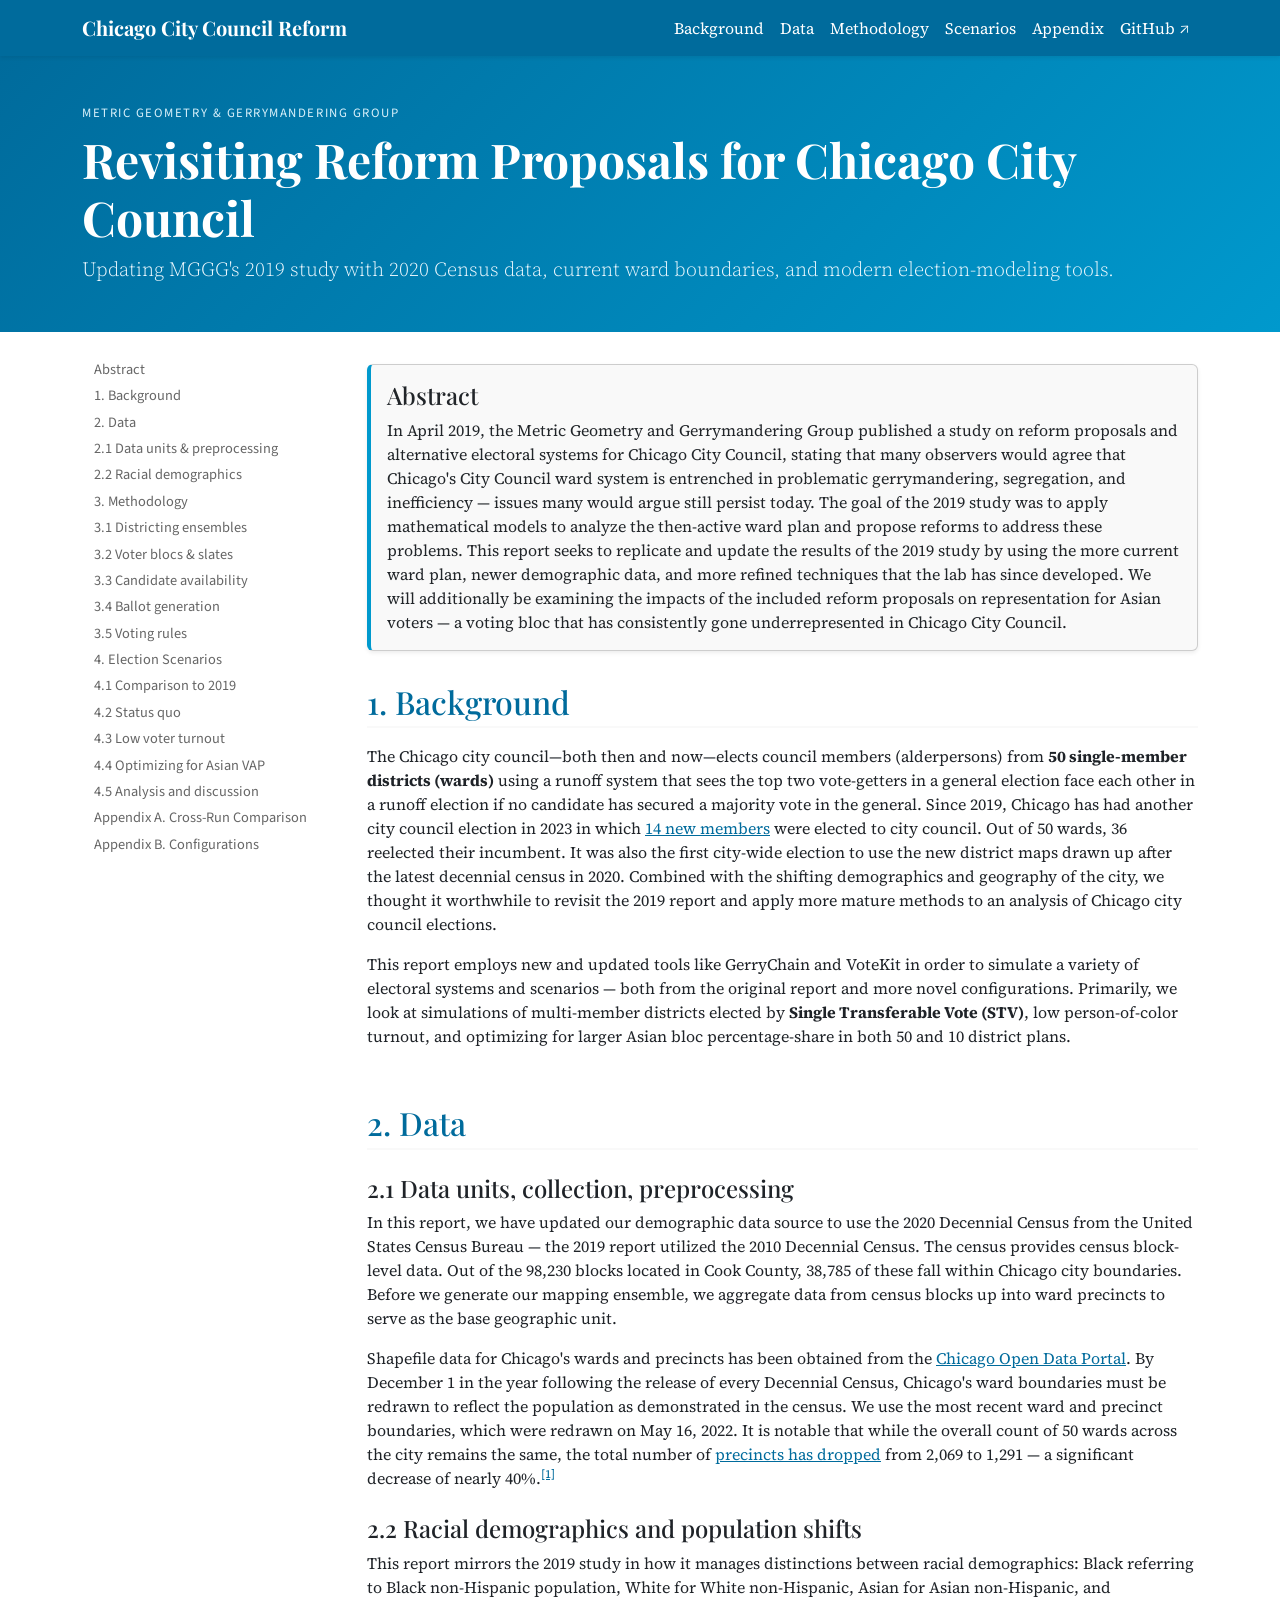
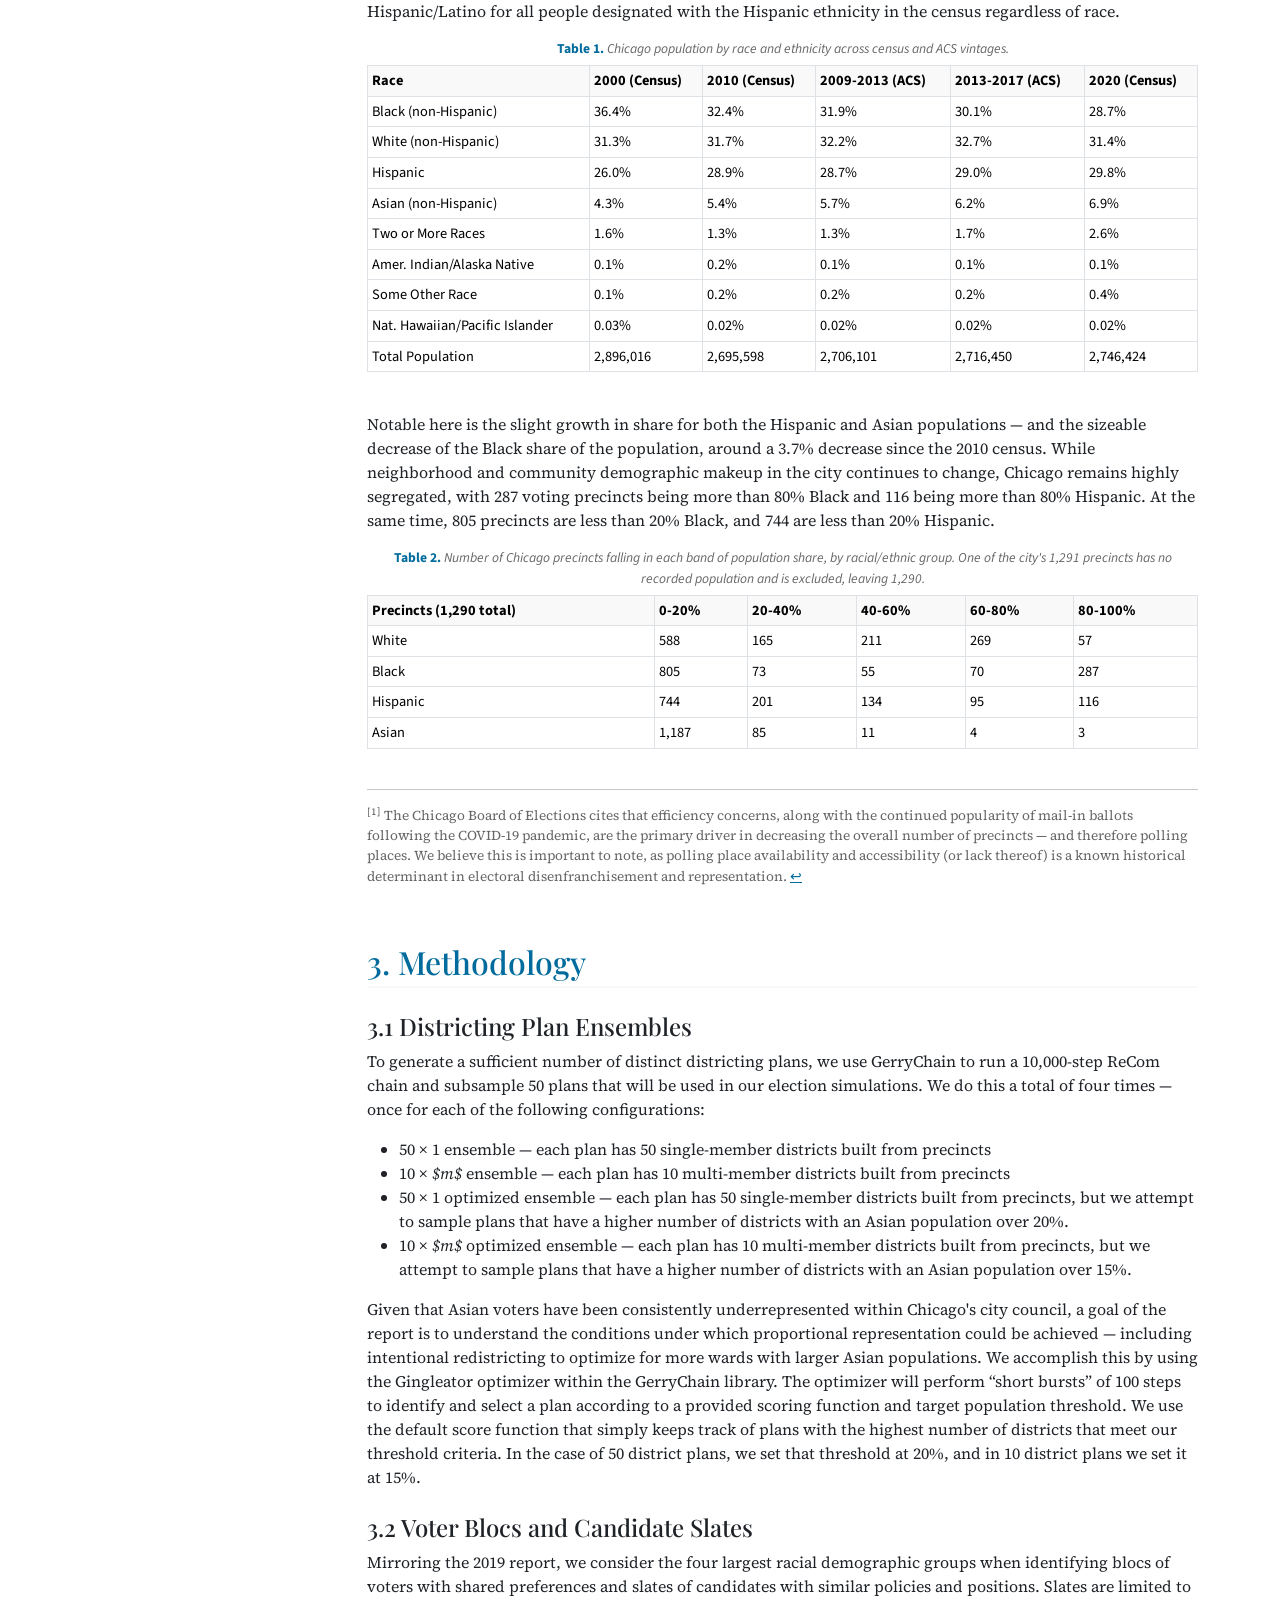
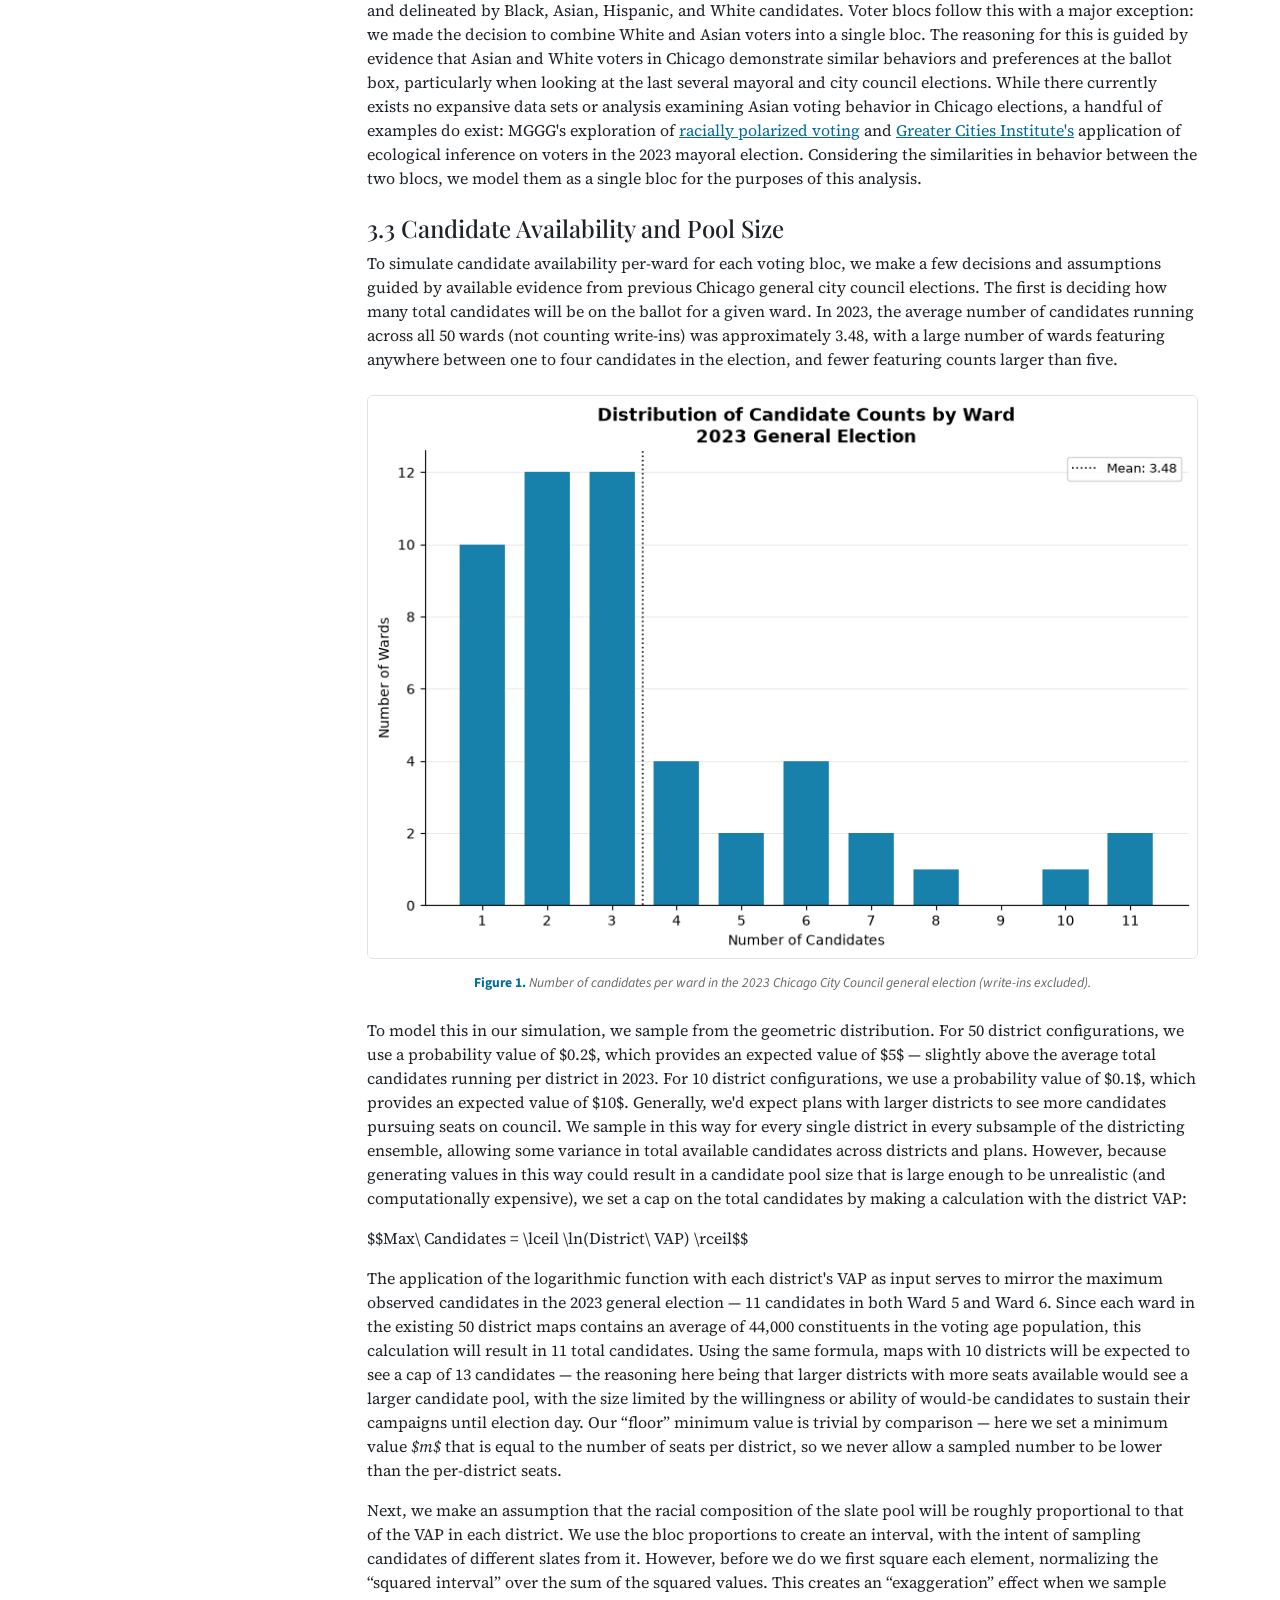
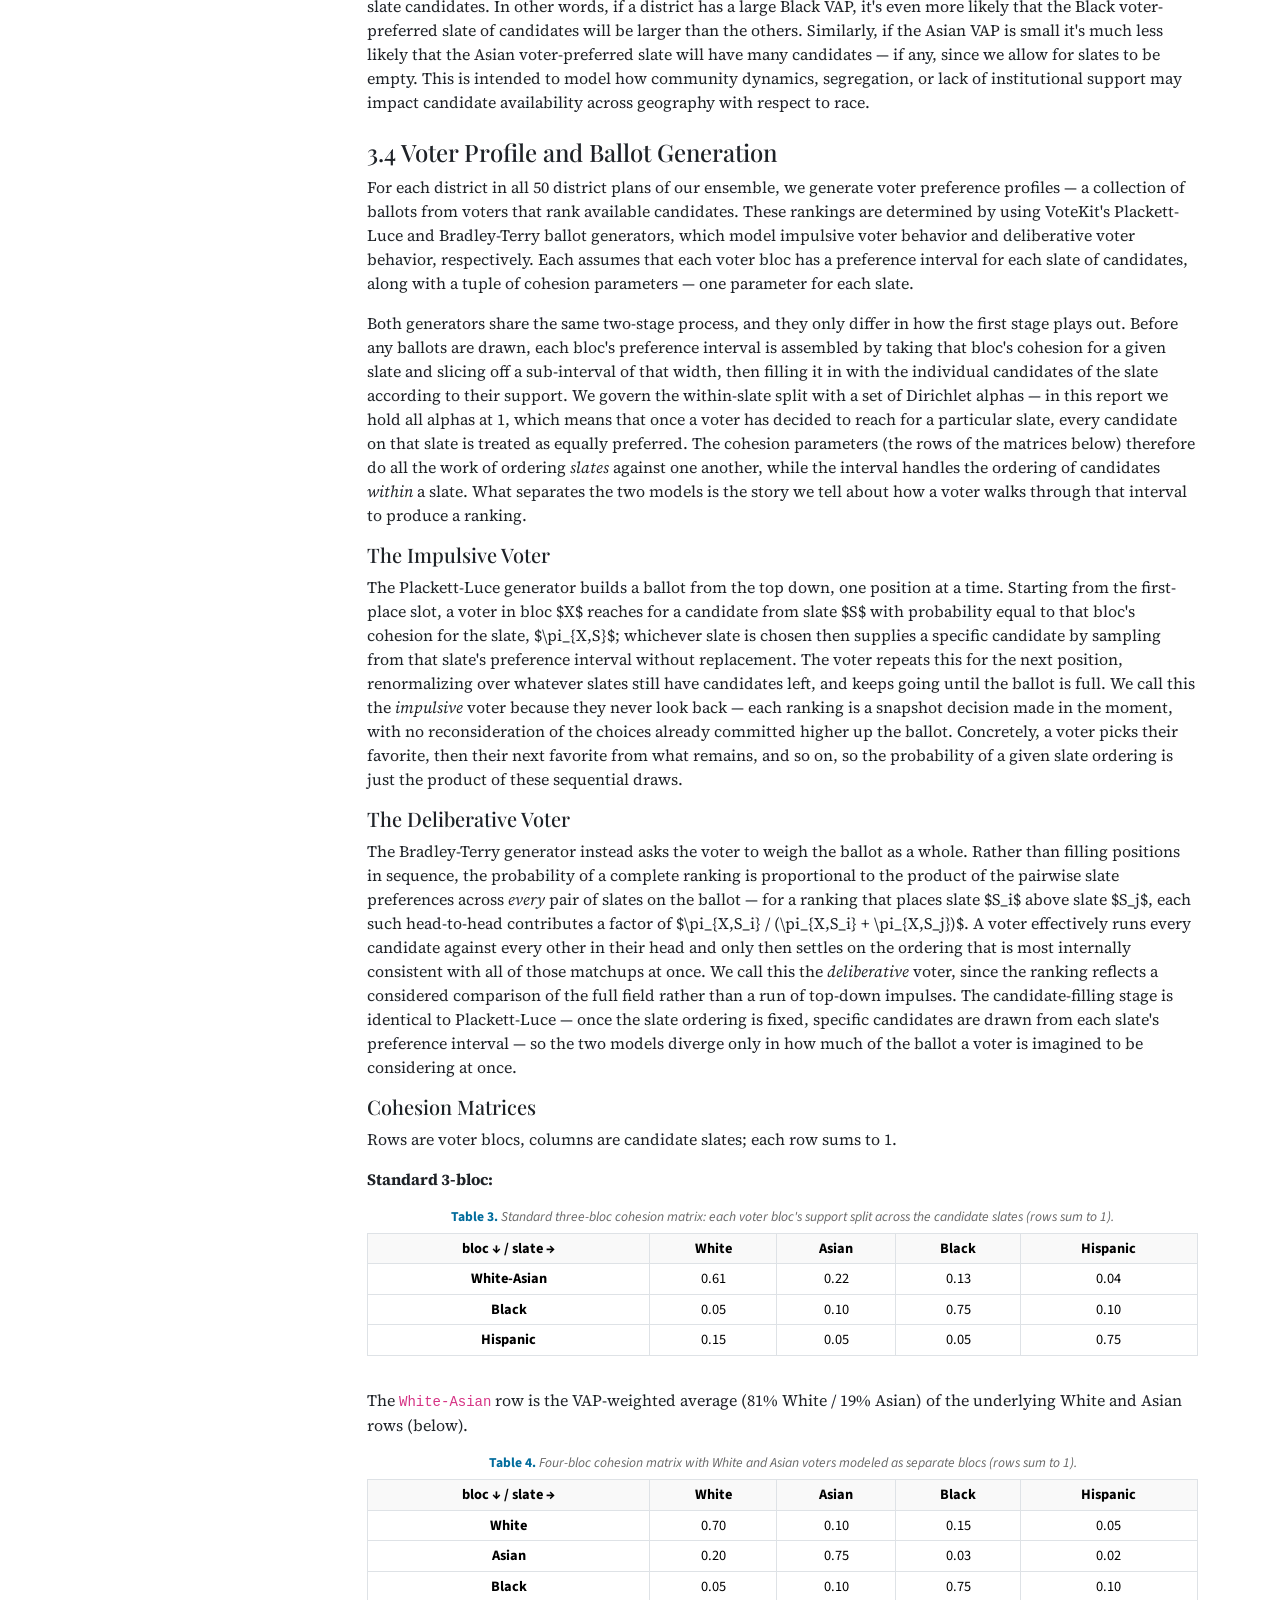
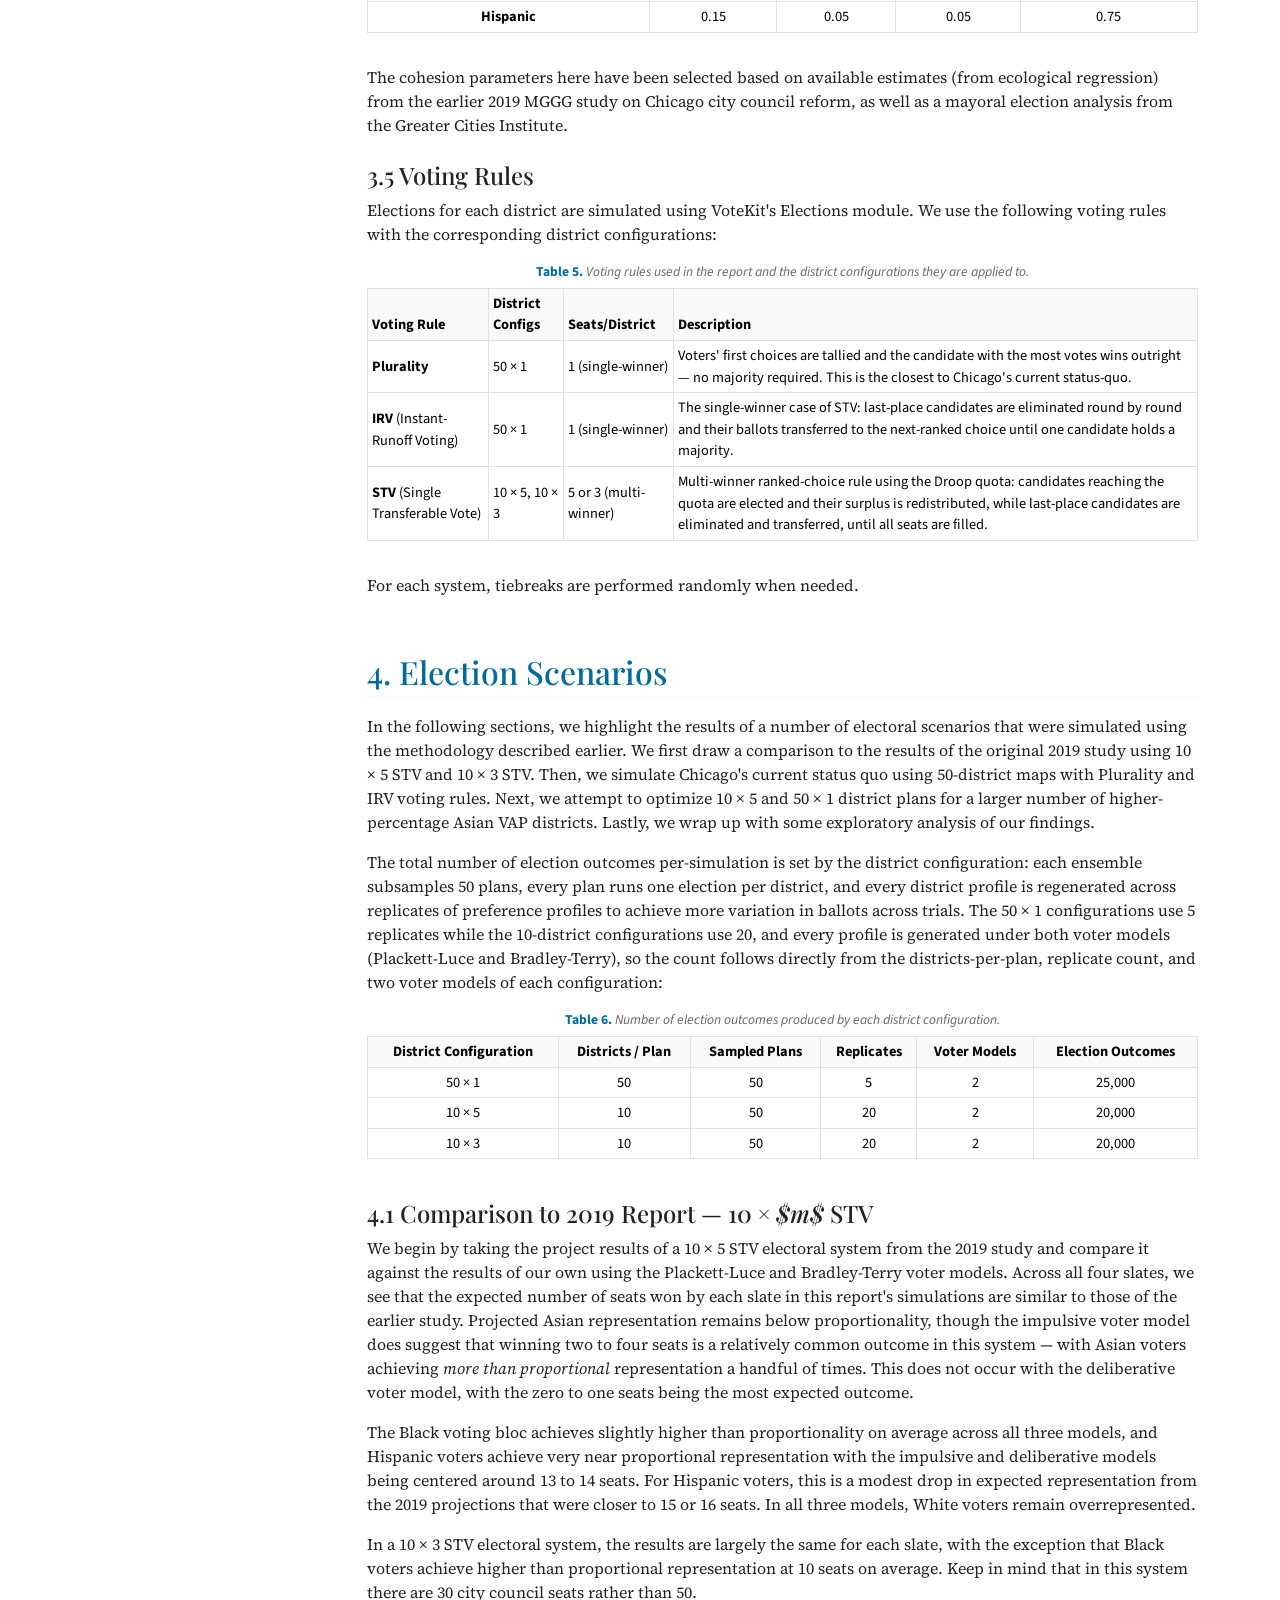
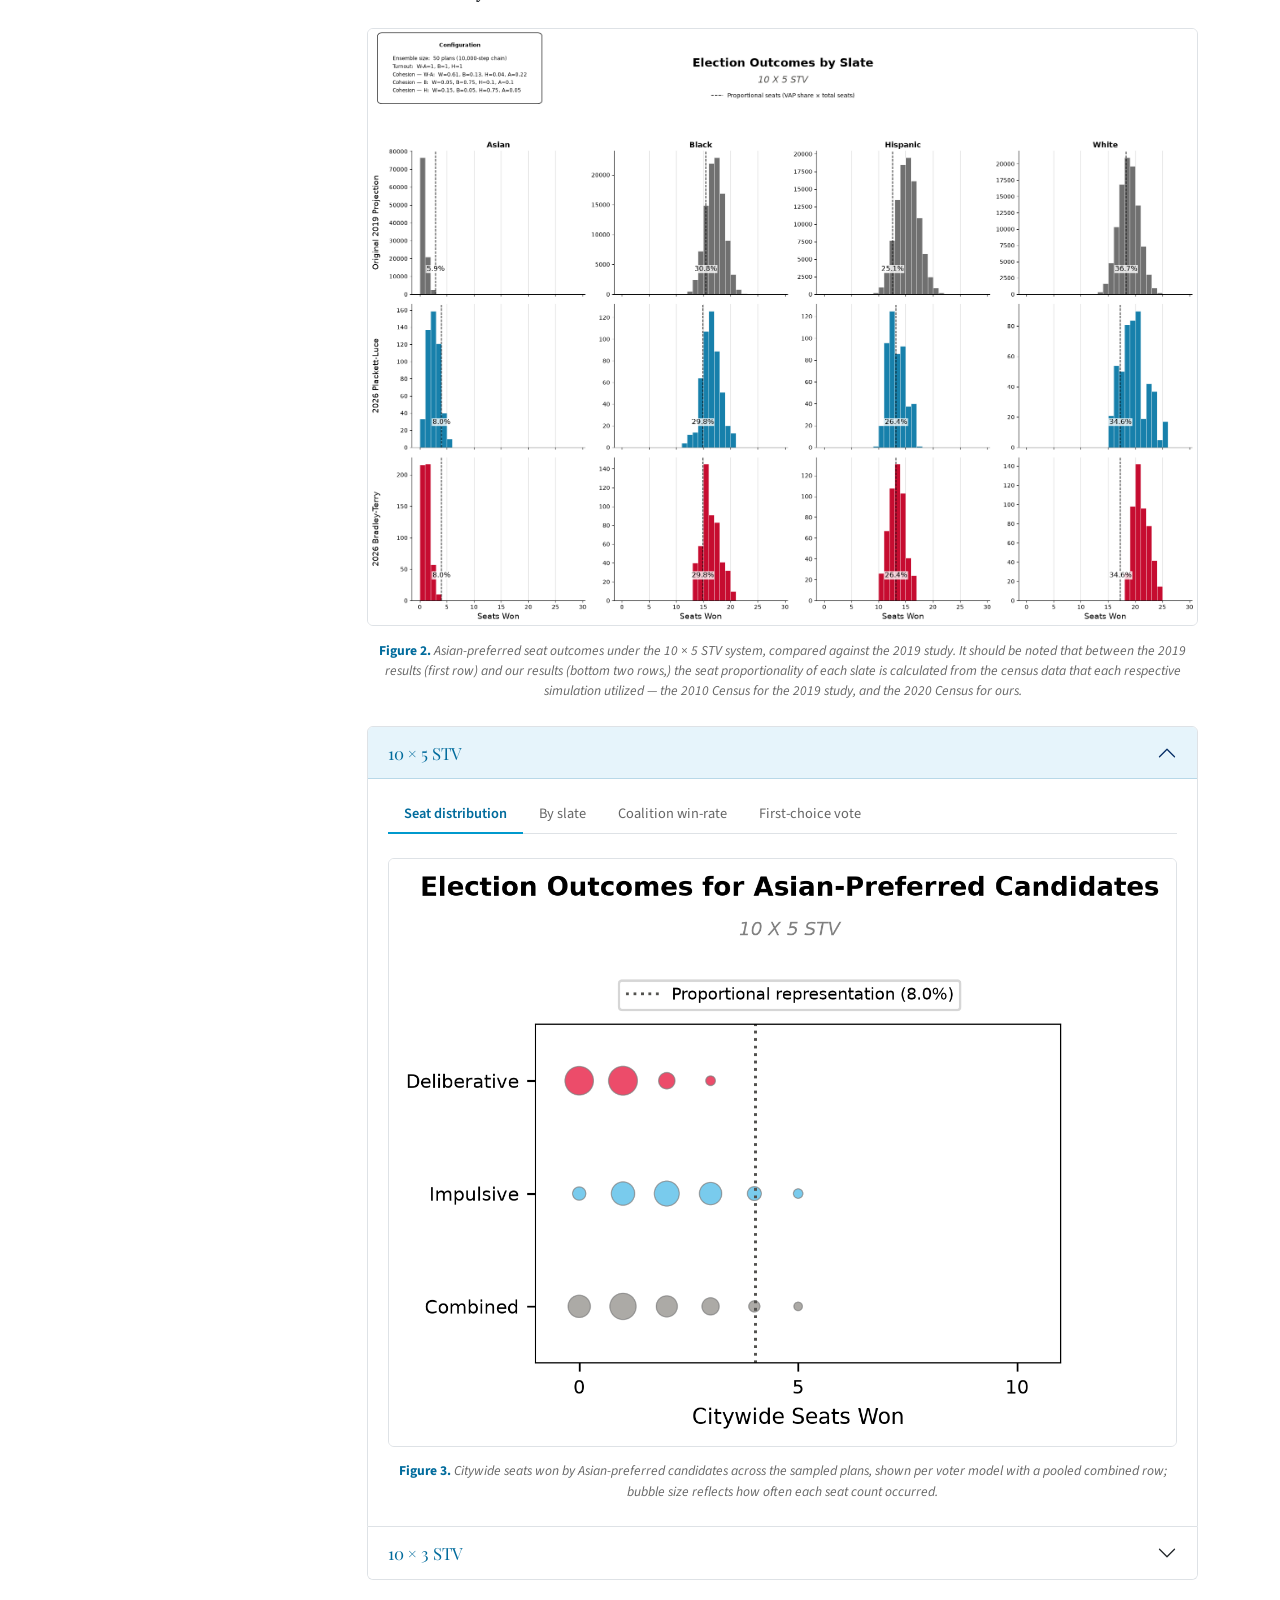
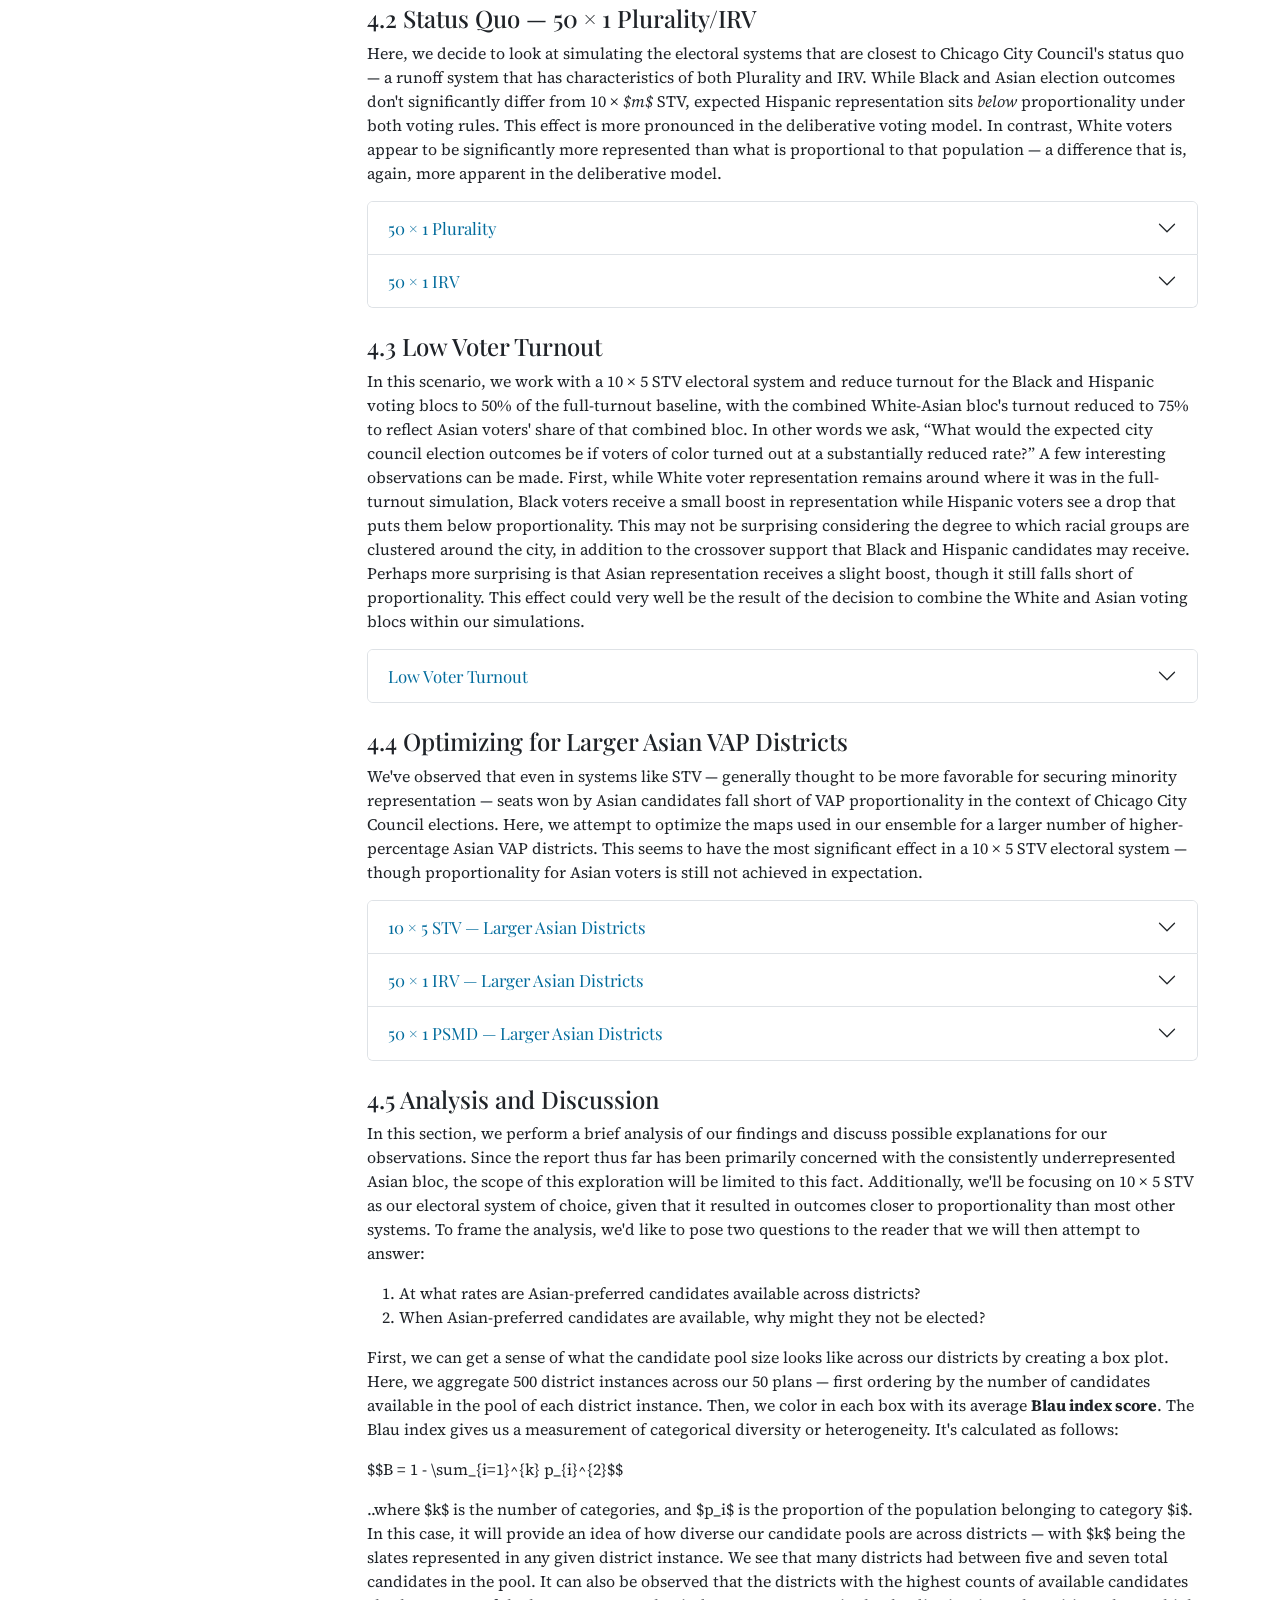
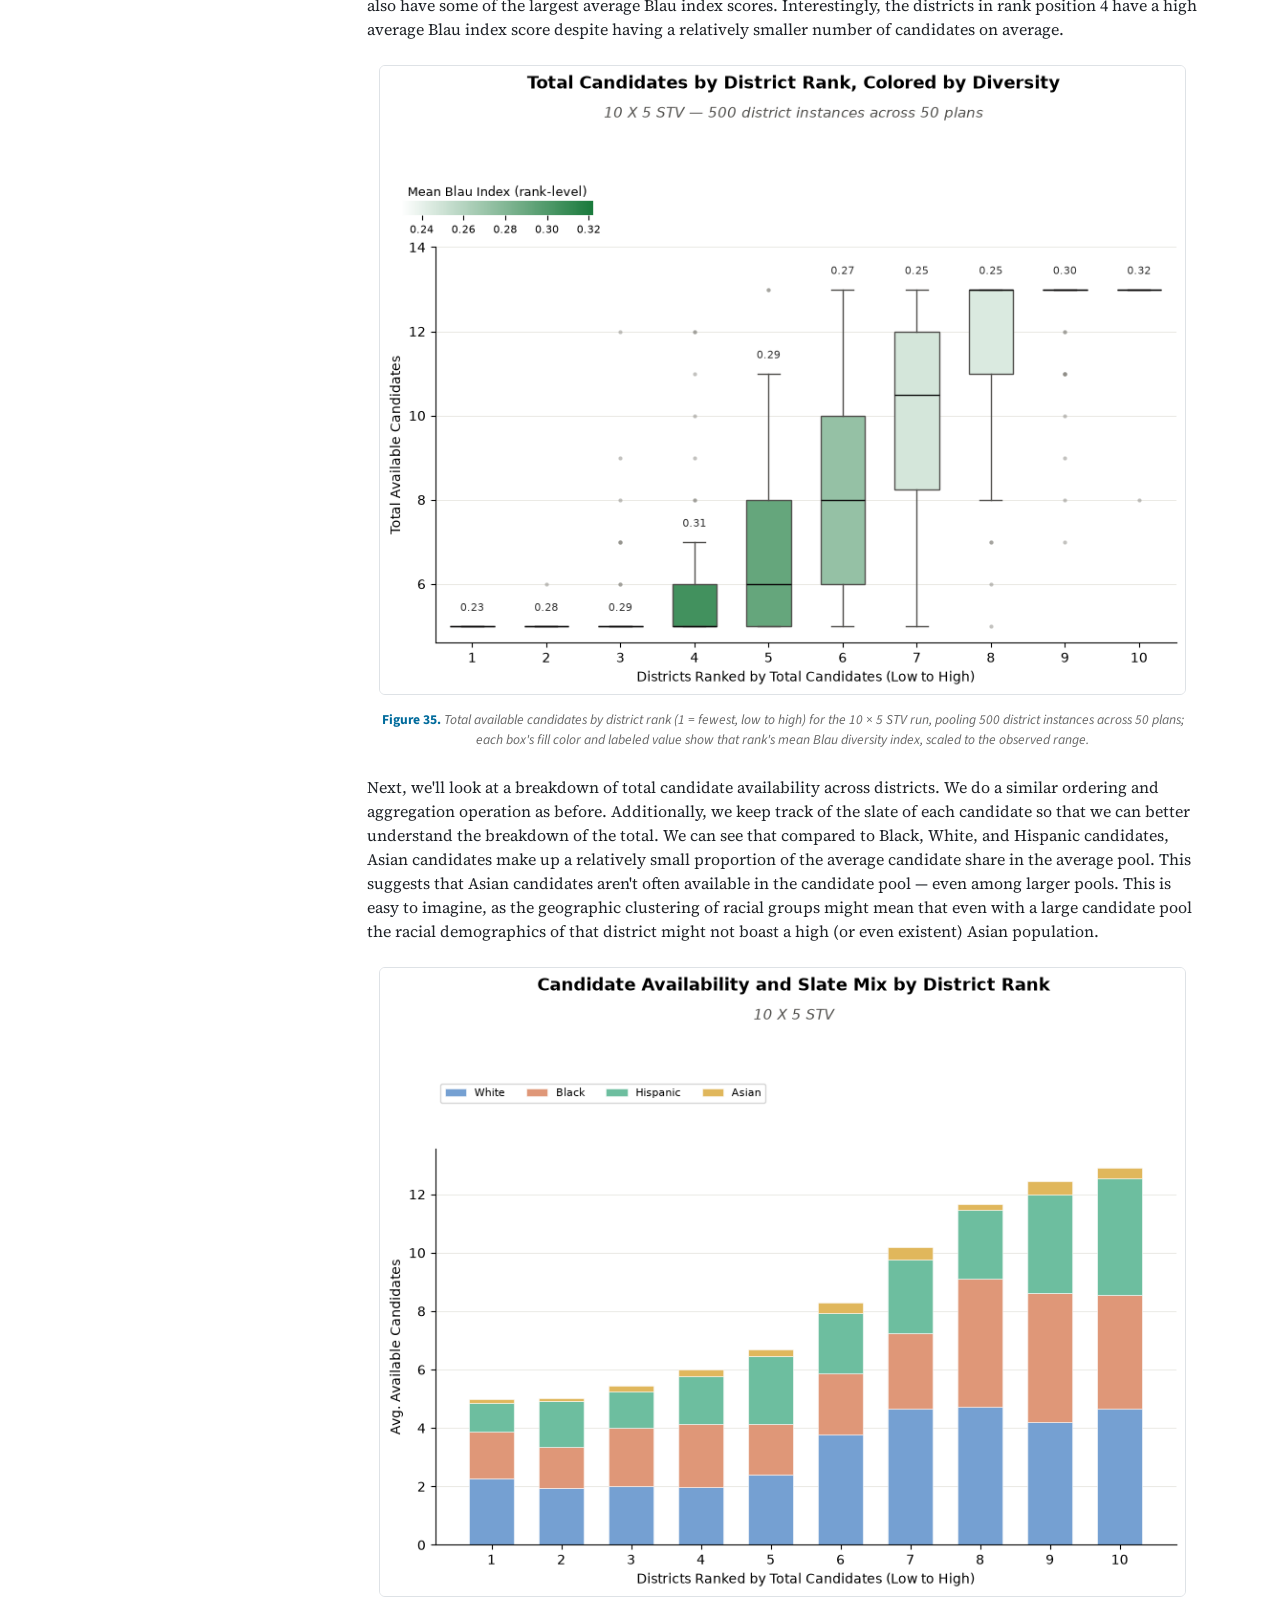
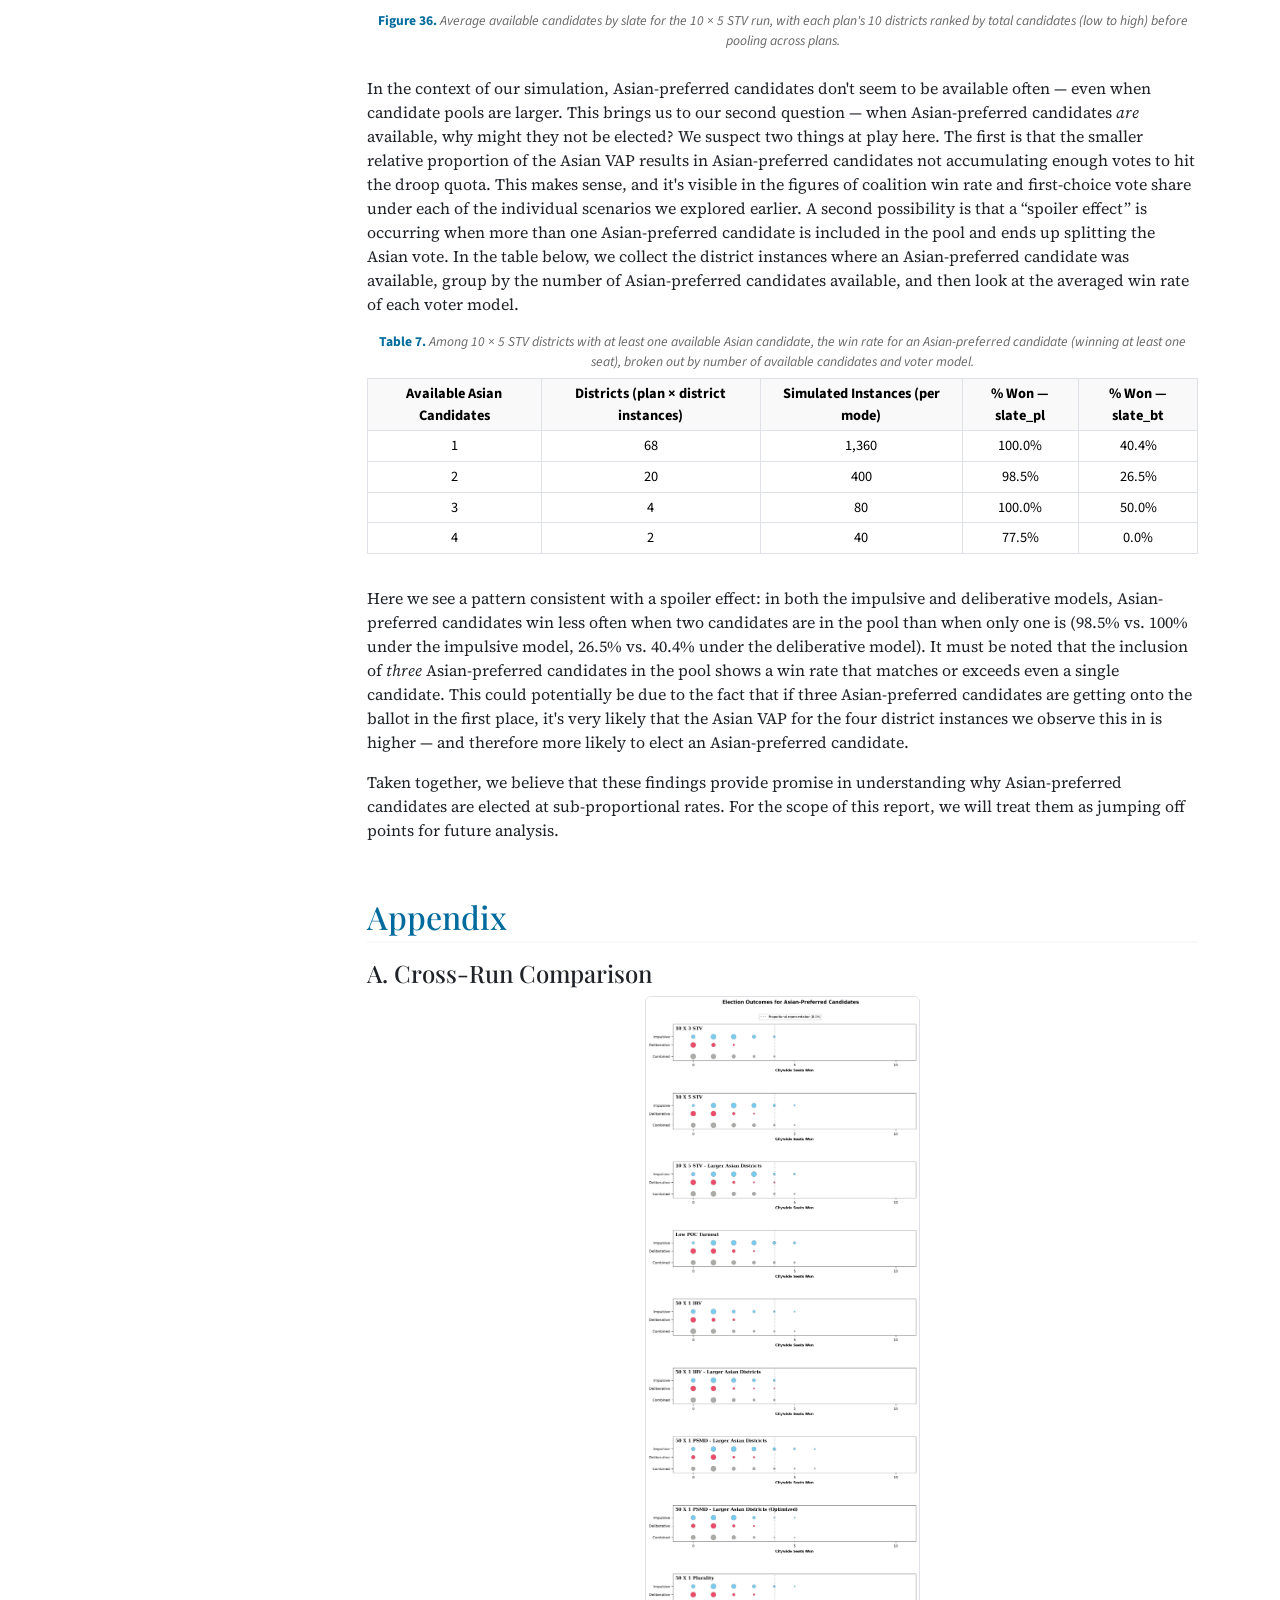
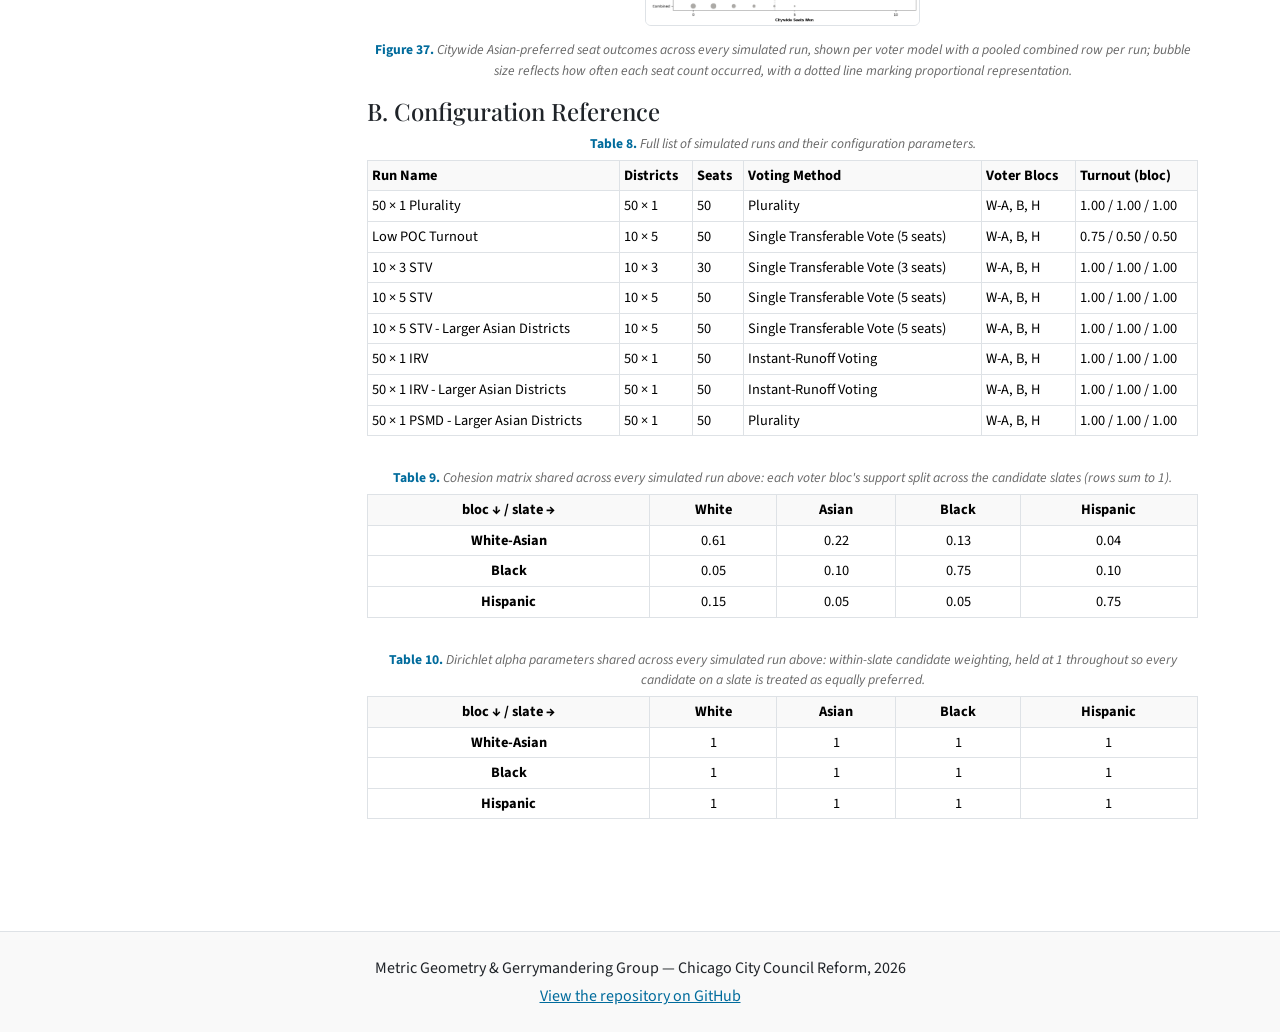
==== commit d322e3f1: "rough draft finished" ====
--- a/index.html
+++ b/index.html
@@ -131,6 +131,28 @@
       background: transparent;
       border-bottom: 2px solid var(--mggg-blue);
     }
+
+    /* Overall vs. Asian-candidates-available sub-toggle, nested inside the
+       win-rate/first-choice-vote tabs */
+    .subtoggle {
+      display: flex;
+      justify-content: center;
+      gap: .25rem;
+      width: fit-content;
+      margin: 0 auto .5rem;
+      background: #e6f4fb;
+      border-radius: 999px;
+      padding: .25rem;
+    }
+    .subtoggle .nav-link {
+      font-family: "Source Sans Pro", sans-serif;
+      font-size: .8rem;
+      padding: .25rem .9rem;
+      border-radius: 999px;
+      color: var(--mggg-dark-blue);
+    }
+    .subtoggle .nav-link:hover { background: rgba(0,153,205,.15); }
+    .subtoggle .nav-link.active { background: var(--mggg-blue); color: #fff; font-weight: 600; }
 
     /* Zoomable figures + lightbox */
     img.zoomable { cursor: zoom-in; transition: box-shadow .15s ease; }
@@ -214,8 +236,10 @@
             <a class="nav-link" href="#status-quo">4.2 Status quo</a>
             <a class="nav-link" href="#low-turnout">4.3 Low voter turnout</a>
             <a class="nav-link" href="#optimizing">4.4 Optimizing for Asian VAP</a>
+            <a class="nav-link" href="#analysis">4.5 Analysis and discussion</a>
           </nav>
-          <a class="nav-link" href="#appendix">Appendix A. Configurations</a>
+          <a class="nav-link" href="#appendix-a">Appendix A. Cross-Run Comparison</a>
+          <a class="nav-link" href="#appendix-b">Appendix B. Configurations</a>
         </nav>
       </div>
 
@@ -235,7 +259,7 @@
         <!-- 1. Background -->
         <section id="background" class="mb-5">
           <h2>1. Background</h2>
-          <p>The Chicago city council&mdash;both then and now&mdash;elects council members (alderpersons) from <strong>50 single-member districts (wards)</strong> using a runoff system that sees the top two vote-getters in a general election face each other in a runoff election if no candidate has secured a majority vote in the general. Since 2019, Chicago has had another city council election in 2023 in which [xx] new members were elected to city council. It was also the first city-wide election to use the new district maps drawn up after the latest decennial census in 2020. Combined with the shifting demographics and geography of the city, we thought it worthwhile to revisit the 2019 report and apply more mature methods to an analysis of Chicago city council elections.</p>
+          <p>The Chicago city council&mdash;both then and now&mdash;elects council members (alderpersons) from <strong>50 single-member districts (wards)</strong> using a runoff system that sees the top two vote-getters in a general election face each other in a runoff election if no candidate has secured a majority vote in the general. Since 2019, Chicago has had another city council election in 2023 in which <a href="https://ballotpedia.org/City_elections_in_Chicago,_Illinois_(2023)" target="_blank" rel="noopener">14 new members</a> were elected to city council. Out of 50 wards, 36 reelected their incumbent. It was also the first city-wide election to use the new district maps drawn up after the latest decennial census in 2020. Combined with the shifting demographics and geography of the city, we thought it worthwhile to revisit the 2019 report and apply more mature methods to an analysis of Chicago city council elections.</p>
           <p>This report employs new and updated tools like GerryChain and VoteKit in order to simulate a variety of electoral systems and scenarios &mdash; both from the original report and more novel configurations. Primarily, we look at simulations of multi-member districts elected by <strong>Single Transferable Vote (STV)</strong>, low person-of-color turnout, and optimizing for larger Asian bloc percentage-share in both 50 and 10 district plans.</p>
         </section>
 
@@ -244,8 +268,8 @@
           <h2>2. Data</h2>
 
           <h3 class="h4 mt-4" id="data-units">2.1 Data units, collection, preprocessing</h3>
-          <p>In this report, we have updated our demographic data source to use the 2020 Decennial Census from the United State Census Bureau &mdash; the 2019 report utilized the 2010 Decennial Census. The census provides census block-level data. Out of the 98,230 blocks located in Cook County, 38,785 of these fall within Chicago city boundaries. Before we generate our mapping ensemble, we aggregate data from census blocks up into ward precincts to serve as the base geographic unit.</p>
-          <p>Shapefile data for Chicago's wards and precincts has been obtained from the <a href="https://data.cityofchicago.org/Facilities-Geographic-Boundaries/Boundaries-Ward-Precincts-2025-/i8fv-xe4b/about_data" target="_blank" rel="noopener">Chicago Open Data Portal</a>. By December 1 in the year following the release of every Decennial Census, Chicago's ward boundaries must be redrawn to reflect the population as demonstrated in the census. We use the most recent ward and precinct boundaries, which were redrawn on May 16, 2022. It is notable that while the overall count of 50 wards across the city remains the same, the total number of <a href="https://news.wttw.com/2022/08/29/chicago-board-elections-shrinks-number-precincts-nearly-40" target="_blank" rel="noopener">precincts has dropped</a> from 2069 to 1291 &mdash; a significant decrease of nearly 40%.<sup><a href="#fn1" id="fnref1">[1]</a></sup></p>
+          <p>In this report, we have updated our demographic data source to use the 2020 Decennial Census from the United States Census Bureau &mdash; the 2019 report utilized the 2010 Decennial Census. The census provides census block-level data. Out of the 98,230 blocks located in Cook County, 38,785 of these fall within Chicago city boundaries. Before we generate our mapping ensemble, we aggregate data from census blocks up into ward precincts to serve as the base geographic unit.</p>
+          <p>Shapefile data for Chicago's wards and precincts has been obtained from the <a href="https://data.cityofchicago.org/Facilities-Geographic-Boundaries/Boundaries-Ward-Precincts-2025-/i8fv-xe4b/about_data" target="_blank" rel="noopener">Chicago Open Data Portal</a>. By December 1 in the year following the release of every Decennial Census, Chicago's ward boundaries must be redrawn to reflect the population as demonstrated in the census. We use the most recent ward and precinct boundaries, which were redrawn on May 16, 2022. It is notable that while the overall count of 50 wards across the city remains the same, the total number of <a href="https://news.wttw.com/2022/08/29/chicago-board-elections-shrinks-number-precincts-nearly-40" target="_blank" rel="noopener">precincts has dropped</a> from 2,069 to 1,291 &mdash; a significant decrease of nearly 40%.<sup><a href="#fn1" id="fnref1">[1]</a></sup></p>
 
           <h3 class="h4 mt-4" id="demographics">2.2 Racial demographics and population shifts</h3>
           <p>This report mirrors the 2019 study in how it manages distinctions between racial demographics: Black referring to Black non-Hispanic population, White for White non-Hispanic, Asian for Asian non-Hispanic, and Hispanic/Latino for all people designated with the Hispanic ethnicity in the census regardless of race.</p>
@@ -268,12 +292,12 @@
             </table>
           </div>
 
-          <p>Notable here is the slight growth in share for both the Hispanic and Asian populations &mdash; and the sizeable decrease of the Black share of the population, around a 3.7% decrease since the 2010 census. While neighborhood and community demographic makeup in the city continues to change, Chicago remains highly segregated, with 287 voting precincts being more than 80% Black and 116 being more than 80% Hispanic. At the time time, 805 precincts are less than 20% Black, and 744 are less than 20% Hispanic.</p>
-
-          <p class="table-caption"><span class="fig-num">Table 2.</span> Number of Chicago precincts falling in each band of population share, by racial/ethnic group.</p>
+          <p>Notable here is the slight growth in share for both the Hispanic and Asian populations &mdash; and the sizeable decrease of the Black share of the population, around a 3.7% decrease since the 2010 census. While neighborhood and community demographic makeup in the city continues to change, Chicago remains highly segregated, with 287 voting precincts being more than 80% Black and 116 being more than 80% Hispanic. At the same time, 805 precincts are less than 20% Black, and 744 are less than 20% Hispanic.</p>
+
+          <p class="table-caption"><span class="fig-num">Table 2.</span> Number of Chicago precincts falling in each band of population share, by racial/ethnic group. One of the city's 1,291 precincts has no recorded population and is excluded, leaving 1,290.</p>
           <div class="table-responsive mb-4">
             <table class="table table-bordered table-sm align-middle">
-              <thead><tr><th>Precincts (1,291 total)</th><th>0-20%</th><th>20-40%</th><th>40-60%</th><th>60-80%</th><th>80-100%</th></tr></thead>
+              <thead><tr><th>Precincts (1,290 total)</th><th>0-20%</th><th>20-40%</th><th>40-60%</th><th>60-80%</th><th>80-100%</th></tr></thead>
               <tbody>
                 <tr><td>White</td><td>588</td><td>165</td><td>211</td><td>269</td><td>57</td></tr>
                 <tr><td>Black</td><td>805</td><td>73</td><td>55</td><td>70</td><td>287</td></tr>
@@ -284,7 +308,7 @@
           </div>
 
           <hr>
-          <p class="footnote" id="fn1"><sup>[1]</sup> The Chicago Board of Elections cites that efficiency concerns, along with the continued popularity of mail-in ballots following the COVID-19 pandemic, are the primary driver in decreasing the overall number of precincts &mdash; and therefore polling places. We believe this is important to note, as polling place availability and accessibility (or lackthereof) is a known historical determinant in electoral disenfranchisement and representation. <a href="#fnref1">&#8617;</a></p>
+          <p class="footnote" id="fn1"><sup>[1]</sup> The Chicago Board of Elections cites that efficiency concerns, along with the continued popularity of mail-in ballots following the COVID-19 pandemic, are the primary driver in decreasing the overall number of precincts &mdash; and therefore polling places. We believe this is important to note, as polling place availability and accessibility (or lack thereof) is a known historical determinant in electoral disenfranchisement and representation. <a href="#fnref1">&#8617;</a></p>
         </section>
 
         <!-- 3. Methodology -->
@@ -299,10 +323,10 @@
             <li>50 &times; 1 optimized ensemble &mdash; each plan has 50 single-member districts built from precincts, but we attempt to sample plans that have a higher number of districts with an Asian population over 20%.</li>
             <li>10 &times; <em>$m$</em> optimized ensemble &mdash; each plan has 10 multi-member districts built from precincts, but we attempt to sample plans that have a higher number of districts with an Asian population over 15%.</li>
           </ul>
-          <p>Given that Asian voters have been consistently underpresented within Chicago's city council, a goal of the report is to understand the conditions under which proportional representation could be achieved &mdash; including intentional redistricting to optimize for more wards with larger Asian populations. We accomplish this by using the Gingleator optimizer within the GerryChain library. The optimizer will perform &ldquo;short bursts&rdquo; of 100 steps to identify and select a plan according to a provided scoring function and target population threshold. We use the default score function that simply keeps track of plans with the highest number of districts that meet our threshold criteria. In the case of 50 district plans, we set that threshold at 20%, and in 10 district plans we set it at 15%.</p>
+          <p>Given that Asian voters have been consistently underrepresented within Chicago's city council, a goal of the report is to understand the conditions under which proportional representation could be achieved &mdash; including intentional redistricting to optimize for more wards with larger Asian populations. We accomplish this by using the Gingleator optimizer within the GerryChain library. The optimizer will perform &ldquo;short bursts&rdquo; of 100 steps to identify and select a plan according to a provided scoring function and target population threshold. We use the default score function that simply keeps track of plans with the highest number of districts that meet our threshold criteria. In the case of 50 district plans, we set that threshold at 20%, and in 10 district plans we set it at 15%.</p>
 
           <h3 class="h4 mt-4" id="blocs">3.2 Voter Blocs and Candidate Slates</h3>
-          <p>Mirroring the 2019 report, we consider the four largest racial demographic groups when identifying blocs of voters with shared preferences and slates of candidates with similar policies and positions. Slates are limited to and delineated by Black, Asian, Hispanic, and White candidates. Voter blocs follow this with a major exception: we made the decision to combine White and Asian voters into a single bloc. The reasoning for this is guided by evidence that Asian and White voters in Chicago demonstrate similar behaviors and preferences at the ballot box, particularly when looking at the last several mayoral and city council elections. While there currently exists no expansive data sets or analysis examining Asian voting behavior in Chicago elections, a handful of examples do exist: MGGG's previous application of Goodman's Ecological Regression on [add source here] and <a href="https://uofi.app.box.com/s/g2wlv9836atormomsn64alse2ysapjrd" target="_blank" rel="noopener">Greater Cities Institute's</a> application of ecological inference on voters in the 2023 mayoral election. Considering the similarities in behavior between the two blocs, we model them as a single bloc for the purposes of this analysis.</p>
+          <p>Mirroring the 2019 report, we consider the four largest racial demographic groups when identifying blocs of voters with shared preferences and slates of candidates with similar policies and positions. Slates are limited to and delineated by Black, Asian, Hispanic, and White candidates. Voter blocs follow this with a major exception: we made the decision to combine White and Asian voters into a single bloc. The reasoning for this is guided by evidence that Asian and White voters in Chicago demonstrate similar behaviors and preferences at the ballot box, particularly when looking at the last several mayoral and city council elections. While there currently exists no expansive data sets or analysis examining Asian voting behavior in Chicago elections, a handful of examples do exist: MGGG's exploration of <a href="https://mggg.org/posts/pyei" target="_blank" rel="noopener">racially polarized voting</a> and <a href="https://uofi.app.box.com/s/g2wlv9836atormomsn64alse2ysapjrd" target="_blank" rel="noopener">Greater Cities Institute's</a> application of ecological inference on voters in the 2023 mayoral election. Considering the similarities in behavior between the two blocs, we model them as a single bloc for the purposes of this analysis.</p>
 
           <h3 class="h4 mt-4" id="candidates">3.3 Candidate Availability and Pool Size</h3>
           <p>To simulate candidate availability per-ward for each voting bloc, we make a few decisions and assumptions guided by available evidence from previous Chicago general city council elections. The first is deciding how many total candidates will be on the ballot for a given ward. In 2023, the average number of candidates running across all 50 wards (not counting write-ins) was approximately 3.48, with a large number of wards featuring anywhere between one to four candidates in the election, and fewer featuring counts larger than five.</p>
@@ -312,13 +336,13 @@
             <figcaption class="figure-caption"><span class="fig-num">Figure 1.</span> Number of candidates per ward in the 2023 Chicago City Council general election (write-ins excluded).</figcaption>
           </figure>
 
-          <p>To model this in our simulation, we sample from the geometric distribution. For 50 district configurations, we use a probability value of $0.2$, which provides an expected value of $5$ &mdash; slightly above the average total candidates running per district in 2023. For 10 district configurations, we use a probability value of $0.1$, which provides an expected value of $10$. Generally, we'd expected plans with larger districts to see more candidates pursuing seats on council. We sample in this way for every single district in every subsample of the districting ensemble, allowing some variance in total available candidates across districts and plans. However, because generating values in this way could result in a candidate pool size that is large enough to be unrealistic (and computationally expensive,) we set a cap on the total candidates by making a calculation with the district VAP:</p>
-          <p>$$Max\ Candidates = \lceil log_{10}(District\ VAP) \rceil$$</p>
-          <p>The application of the logarithmic function with each district's VAP as input serves to mirror the maximum observed candidates in the 2023 general election &mdash; 11 candidates in both Ward 5 and Ward 6. Since each ward in the existing 50 district maps contains an average of 44,000 constituents in the voting age population, this calculation will result in 11 total candidates. Using the same formula, maps with 10 districts will be expected to see a cap of 13 candidates &mdash; the reasoning here that larger districts with more seats available would see a larger candidate pool with the size limited by the willingness or ability of would-be candidates to persist their campaigns until election day. Our &ldquo;floor&rdquo; minimum value is trival by comparison &mdash; here we set a minimum value <em>$m$</em> that is equal to the number of seats per district, so we never allow a sampled number to be lower than the per-district seats.</p>
-          <p>Next, we make an assumption that the racial composition of the slate pool will be roughly proportional to that of the VAP in each district. Using the bloc proportions to create an interval with the intent to sample candidates of different slates from this interval. However, before we do we first square each element, normalizing the &ldquo;squared interval&rdquo; over the sum of the squared values. This creates an &ldquo;exaggeration&rdquo; effect when we sample slate candidates. In other words, if a district has a large Black VAP, it's even more likely that the Black voter-preferred slate of candidates will be larger than the others. Similarly, if the Asian VAP is small it's much less likely that the Asian voter-preferred slate will have many candidates &mdash; if any, since we allow for slates to be empty. This is intended to model how community dynamics, segregation, or lack of institutional support may impact candidate availability across geography with respect to race.</p>
+          <p>To model this in our simulation, we sample from the geometric distribution. For 50 district configurations, we use a probability value of $0.2$, which provides an expected value of $5$ &mdash; slightly above the average total candidates running per district in 2023. For 10 district configurations, we use a probability value of $0.1$, which provides an expected value of $10$. Generally, we'd expect plans with larger districts to see more candidates pursuing seats on council. We sample in this way for every single district in every subsample of the districting ensemble, allowing some variance in total available candidates across districts and plans. However, because generating values in this way could result in a candidate pool size that is large enough to be unrealistic (and computationally expensive), we set a cap on the total candidates by making a calculation with the district VAP:</p>
+          <p>$$Max\ Candidates = \lceil \ln(District\ VAP) \rceil$$</p>
+          <p>The application of the logarithmic function with each district's VAP as input serves to mirror the maximum observed candidates in the 2023 general election &mdash; 11 candidates in both Ward 5 and Ward 6. Since each ward in the existing 50 district maps contains an average of 44,000 constituents in the voting age population, this calculation will result in 11 total candidates. Using the same formula, maps with 10 districts will be expected to see a cap of 13 candidates &mdash; the reasoning here being that larger districts with more seats available would see a larger candidate pool, with the size limited by the willingness or ability of would-be candidates to sustain their campaigns until election day. Our &ldquo;floor&rdquo; minimum value is trivial by comparison &mdash; here we set a minimum value <em>$m$</em> that is equal to the number of seats per district, so we never allow a sampled number to be lower than the per-district seats.</p>
+          <p>Next, we make an assumption that the racial composition of the slate pool will be roughly proportional to that of the VAP in each district. We use the bloc proportions to create an interval, with the intent of sampling candidates of different slates from it. However, before we do we first square each element, normalizing the &ldquo;squared interval&rdquo; over the sum of the squared values. This creates an &ldquo;exaggeration&rdquo; effect when we sample slate candidates. In other words, if a district has a large Black VAP, it's even more likely that the Black voter-preferred slate of candidates will be larger than the others. Similarly, if the Asian VAP is small it's much less likely that the Asian voter-preferred slate will have many candidates &mdash; if any, since we allow for slates to be empty. This is intended to model how community dynamics, segregation, or lack of institutional support may impact candidate availability across geography with respect to race.</p>
 
           <h3 class="h4 mt-4" id="ballots">3.4 Voter Profile and Ballot Generation</h3>
-          <p>For each district in all 50 district plans of our ensemble, we generate voter preference profiles &mdash; a collection ballots from voters that rank available candidates. These rankings are determined by using VoteKit's Plackett-Luce and Bradley-Terry ballot generators, which model impulsive voter behavior and deliberative voter behavior, respectively. Each assumes that each voter bloc has a preference interval for each slate of candidates, along with tuple of cohesion parameters &mdash; one parameter for each slate.</p>
+          <p>For each district in all 50 district plans of our ensemble, we generate voter preference profiles &mdash; a collection of ballots from voters that rank available candidates. These rankings are determined by using VoteKit's Plackett-Luce and Bradley-Terry ballot generators, which model impulsive voter behavior and deliberative voter behavior, respectively. Each assumes that each voter bloc has a preference interval for each slate of candidates, along with a tuple of cohesion parameters &mdash; one parameter for each slate.</p>
           <p>Both generators share the same two-stage process, and they only differ in how the first stage plays out. Before any ballots are drawn, each bloc's preference interval is assembled by taking that bloc's cohesion for a given slate and slicing off a sub-interval of that width, then filling it in with the individual candidates of the slate according to their support. We govern the within-slate split with a set of Dirichlet alphas &mdash; in this report we hold all alphas at 1, which means that once a voter has decided to reach for a particular slate, every candidate on that slate is treated as equally preferred. The cohesion parameters (the rows of the matrices below) therefore do all the work of ordering <em>slates</em> against one another, while the interval handles the ordering of candidates <em>within</em> a slate. What separates the two models is the story we tell about how a voter walks through that interval to produce a ranking.</p>
 
           <h4 class="h5 mt-3">The Impulsive Voter</h4>
@@ -376,8 +400,8 @@
         <!-- 4. Election Scenarios -->
         <section id="scenarios" class="mb-5">
           <h2>4. Election Scenarios</h2>
-          <p>In the following sections, we highlight the results of a number of electoral scenarios that were simulated using the methodology described earlier. We first draw a comparison to the results of the original 2019 study using 10 &times; 5 STV and 10 &times; 3 STV. Then, we simulate Chicago's current status quo using 50-district maps with PSMD and IRV voting rules. Next, we attempt to optimize 10 &times; 5 and 50 &times; 1 district plans for a larger number of higher-percentage Asian VAP districts. Lastly, we wrap up with some exploratory analysis of our findings.</p>
-          <p>The total number of election outcomes per-simulation is set by the district configuration: each ensemble subsamples 50 plans, every plan runs one election per district, and every district profile is regenerated across replicates of preference profiles to achieve more variation in ballot across trials. The 50 &times; 1 configurations use 5 replicates while the 10-district configurations use 20, and every profile is generated under both voter models (Plackett-Luce and Bradley-Terry), so the count follows directly from the districts-per-plan, replicate count, and two voter models of each configuration:</p>
+          <p>In the following sections, we highlight the results of a number of electoral scenarios that were simulated using the methodology described earlier. We first draw a comparison to the results of the original 2019 study using 10 &times; 5 STV and 10 &times; 3 STV. Then, we simulate Chicago's current status quo using 50-district maps with Plurality and IRV voting rules. Next, we attempt to optimize 10 &times; 5 and 50 &times; 1 district plans for a larger number of higher-percentage Asian VAP districts. Lastly, we wrap up with some exploratory analysis of our findings.</p>
+          <p>The total number of election outcomes per-simulation is set by the district configuration: each ensemble subsamples 50 plans, every plan runs one election per district, and every district profile is regenerated across replicates of preference profiles to achieve more variation in ballots across trials. The 50 &times; 1 configurations use 5 replicates while the 10-district configurations use 20, and every profile is generated under both voter models (Plackett-Luce and Bradley-Terry), so the count follows directly from the districts-per-plan, replicate count, and two voter models of each configuration:</p>
           <p class="table-caption"><span class="fig-num">Table 6.</span> Number of election outcomes produced by each district configuration.</p>
           <div class="table-responsive mb-4">
             <table class="table table-bordered table-sm align-middle text-center">
@@ -392,9 +416,12 @@
 
           <!-- 4.1 -->
           <h3 class="h4 mt-4" id="comparison-2019">4.1 Comparison to 2019 Report &mdash; 10 &times; <em>$m$</em> STV</h3>
+          <p>We begin by taking the project results of a 10 &times; 5 STV electoral system from the 2019 study and compare it against the results of our own using the Plackett-Luce and Bradley-Terry voter models. Across all four slates, we see that the expected number of seats won by each slate in this report's simulations are similar to those of the earlier study. Projected Asian representation remains below proportionality, though the impulsive voter model does suggest that winning two to four seats is a relatively common outcome in this system &mdash; with Asian voters achieving <em>more than proportional</em> representation a handful of times. This does not occur with the deliberative voter model, with the zero to one seats being the most expected outcome.</p>
+          <p>The Black voting bloc achieves slightly higher than proportionality on average across all three models, and Hispanic voters achieve very near proportional representation with the impulsive and deliberative models being centered around 13 to 14 seats. For Hispanic voters, this is a modest drop in expected representation from the 2019 projections that were closer to 15 or 16 seats. In all three models, White voters remain overrepresented.</p>
+          <p>In a 10 &times; 3 STV electoral system, the results are largely the same for each slate, with the exception that Black voters achieve higher than proportional representation at 10 seats on average. Keep in mind that in this system there are 30 city council seats rather than 50.</p>
           <figure class="figure d-block text-center my-4">
             <img src="figures/comparison.png" class="figure-img img-fluid rounded border zoomable" alt="Grand comparison to the 2019 report">
-            <figcaption class="figure-caption"><span class="fig-num">Figure 2.</span> Asian-preferred seat outcomes under the 10&times;5 and 10&times;3 STV configurations, compared against the 2019 study.</figcaption>
+            <figcaption class="figure-caption"><span class="fig-num">Figure 2.</span> Asian-preferred seat outcomes under the 10 &times; 5 STV system, compared against the 2019 study. It should be noted that between the 2019 results (first row) and our results (bottom two rows,) the seat proportionality of each slate is calculated from the census data that each respective simulation utilized &mdash; the 2010 Census for the 2019 study, and the 2020 Census for ours.</figcaption>
           </figure>
 
           <div class="accordion mb-4">
@@ -403,7 +430,25 @@
     <button class="accordion-button" type="button" data-bs-toggle="collapse" data-bs-target="#sc-1" aria-expanded="false" aria-controls="sc-1">10 &times; 5 STV</button>
   </h4>
   <div id="sc-1" class="accordion-collapse collapse show">
-    <div class="accordion-body"><ul class="nav nav-tabs" role="tablist"><li class="nav-item" role="presentation"><button class="nav-link active" id="tab1-bubble-btn" data-bs-toggle="tab" data-bs-target="#tab1-bubble" type="button" role="tab" aria-controls="tab1-bubble" aria-selected="true">Seat distribution</button></li><li class="nav-item" role="presentation"><button class="nav-link" id="tab1-byslate-btn" data-bs-toggle="tab" data-bs-target="#tab1-byslate" type="button" role="tab" aria-controls="tab1-byslate" aria-selected="false">By slate</button></li><li class="nav-item" role="presentation"><button class="nav-link" id="tab1-winrate-btn" data-bs-toggle="tab" data-bs-target="#tab1-winrate" type="button" role="tab" aria-controls="tab1-winrate" aria-selected="false">Coalition win-rate</button></li><li class="nav-item" role="presentation"><button class="nav-link" id="tab1-fpv-btn" data-bs-toggle="tab" data-bs-target="#tab1-fpv" type="button" role="tab" aria-controls="tab1-fpv" aria-selected="false">First-choice vote</button></li></ul><div class="tab-content pt-3"><div class="tab-pane fade show active" id="tab1-bubble" role="tabpanel" aria-labelledby="tab1-bubble-btn"><figure class="figure d-block text-center my-2"><img src="figures/10%20X%205%20STV/10%20X%205%20STV_10x50_bubbles_by_method.png" class="figure-img img-fluid rounded border zoomable" alt="Seat distribution chart"><figcaption class="figure-caption"><span class="fig-num">Figure 3.</span> Citywide seats won by Asian-preferred candidates across the sampled plans, shown per voter model with a pooled combined row; bubble size reflects how often each seat count occurred.</figcaption></figure></div><div class="tab-pane fade" id="tab1-byslate" role="tabpanel" aria-labelledby="tab1-byslate-btn"><figure class="figure d-block text-center my-2"><img src="figures/10%20X%205%20STV/10%20X%205%20STV_10x50_FASTSTV_byslate.png" class="figure-img img-fluid rounded border zoomable" alt="By slate chart"><figcaption class="figure-caption"><span class="fig-num">Figure 4.</span> Seats won by each slate's preferred candidates &mdash; White, Black, Latino, and Asian &mdash; broken out by voter model.</figcaption></figure></div><div class="tab-pane fade" id="tab1-winrate" role="tabpanel" aria-labelledby="tab1-winrate-btn"><figure class="figure d-block text-center my-2"><img src="figures/10%20X%205%20STV/10%20X%205%20STV_10x5_A_slate_pl_coalition_boxplot.png" class="figure-img img-fluid rounded border zoomable" alt="Coalition win-rate chart"><figcaption class="figure-caption"><span class="fig-num">Figure 5.</span> Win rate for the Asian-preferred coalition by district, with districts ranked from lowest to highest Asian VAP share.</figcaption></figure></div><div class="tab-pane fade" id="tab1-fpv" role="tabpanel" aria-labelledby="tab1-fpv-btn"><figure class="figure d-block text-center my-2"><img src="figures/10%20X%205%20STV/10%20X%205%20STV_10x5_A_slate_pl_coalition_boxplot_fpv_share.png" class="figure-img img-fluid rounded border zoomable" alt="First-choice vote chart"><figcaption class="figure-caption"><span class="fig-num">Figure 6.</span> First-choice vote share for the Asian-preferred coalition by district, with districts ranked from lowest to highest Asian VAP share.</figcaption></figure></div></div></div>
+    <div class="accordion-body"><ul class="nav nav-tabs" role="tablist"><li class="nav-item" role="presentation"><button class="nav-link active" id="tab1-bubble-btn" data-bs-toggle="tab" data-bs-target="#tab1-bubble" type="button" role="tab" aria-controls="tab1-bubble" aria-selected="true">Seat distribution</button></li><li class="nav-item" role="presentation"><button class="nav-link" id="tab1-byslate-btn" data-bs-toggle="tab" data-bs-target="#tab1-byslate" type="button" role="tab" aria-controls="tab1-byslate" aria-selected="false">By slate</button></li><li class="nav-item" role="presentation"><button class="nav-link" id="tab1-winrate-btn" data-bs-toggle="tab" data-bs-target="#tab1-winrate" type="button" role="tab" aria-controls="tab1-winrate" aria-selected="false">Coalition win-rate</button></li><li class="nav-item" role="presentation"><button class="nav-link" id="tab1-fpv-btn" data-bs-toggle="tab" data-bs-target="#tab1-fpv" type="button" role="tab" aria-controls="tab1-fpv" aria-selected="false">First-choice vote</button></li></ul><div class="tab-content pt-3"><div class="tab-pane fade show active" id="tab1-bubble" role="tabpanel" aria-labelledby="tab1-bubble-btn"><figure class="figure d-block text-center my-2"><img src="figures/10%20X%205%20STV/10%20X%205%20STV_10x50_bubbles_by_method.png" class="figure-img img-fluid rounded border zoomable" alt="Seat distribution chart"><figcaption class="figure-caption"><span class="fig-num">Figure 3.</span> Citywide seats won by Asian-preferred candidates across the sampled plans, shown per voter model with a pooled combined row; bubble size reflects how often each seat count occurred.</figcaption></figure></div><div class="tab-pane fade" id="tab1-byslate" role="tabpanel" aria-labelledby="tab1-byslate-btn"><figure class="figure d-block text-center my-2"><img src="figures/10%20X%205%20STV/10%20X%205%20STV_10x50_FASTSTV_byslate.png" class="figure-img img-fluid rounded border zoomable" alt="By slate chart"><figcaption class="figure-caption"><span class="fig-num">Figure 4.</span> Seats won by each slate's preferred candidates &mdash; White, Black, Latino, and Asian &mdash; broken out by voter model.</figcaption></figure></div><div class="tab-pane fade" id="tab1-winrate" role="tabpanel" aria-labelledby="tab1-winrate-btn">
+      <ul class="nav subtoggle mb-2" role="tablist">
+        <li class="nav-item" role="presentation"><button class="nav-link active" id="tab1-winrate-overall-btn" data-bs-toggle="tab" data-bs-target="#tab1-winrate-overall" type="button" role="tab" aria-controls="tab1-winrate-overall" aria-selected="true">Overall</button></li>
+        <li class="nav-item" role="presentation"><button class="nav-link" id="tab1-winrate-avail-btn" data-bs-toggle="tab" data-bs-target="#tab1-winrate-avail" type="button" role="tab" aria-controls="tab1-winrate-avail" aria-selected="false">Asian Candidates Available</button></li>
+      </ul>
+      <div class="tab-content">
+        <div class="tab-pane fade show active" id="tab1-winrate-overall" role="tabpanel" aria-labelledby="tab1-winrate-overall-btn"><figure class="figure d-block text-center my-2"><img src="figures/10%20X%205%20STV/10%20X%205%20STV_10x5_A_slate_pl_coalition_boxplot.png" class="figure-img img-fluid rounded border zoomable" alt="Coalition win-rate chart"><figcaption class="figure-caption"><span class="fig-num">Figure 5.</span> Win rate for the Asian-preferred coalition by district, with districts ranked from lowest to highest Asian VAP share.</figcaption></figure></div>
+        <div class="tab-pane fade" id="tab1-winrate-avail" role="tabpanel" aria-labelledby="tab1-winrate-avail-btn"><figure class="figure d-block text-center my-2"><img src="figures/10%20X%205%20STV/10%20X%205%20STV_10x5_A_slate_pl_coalition_boxplot_available.png" class="figure-img img-fluid rounded border zoomable" alt="Coalition win-rate chart (Asian candidates available)"><figcaption class="figure-caption">Same win rate as <span class="fig-num">Figure 5.</span> above, restricted to districts where an Asian-preferred candidate was actually available on the ballot.</figcaption></figure></div>
+      </div>
+    </div><div class="tab-pane fade" id="tab1-fpv" role="tabpanel" aria-labelledby="tab1-fpv-btn">
+      <ul class="nav subtoggle mb-2" role="tablist">
+        <li class="nav-item" role="presentation"><button class="nav-link active" id="tab1-fpv-overall-btn" data-bs-toggle="tab" data-bs-target="#tab1-fpv-overall" type="button" role="tab" aria-controls="tab1-fpv-overall" aria-selected="true">Overall</button></li>
+        <li class="nav-item" role="presentation"><button class="nav-link" id="tab1-fpv-avail-btn" data-bs-toggle="tab" data-bs-target="#tab1-fpv-avail" type="button" role="tab" aria-controls="tab1-fpv-avail" aria-selected="false">Asian Candidates Available</button></li>
+      </ul>
+      <div class="tab-content">
+        <div class="tab-pane fade show active" id="tab1-fpv-overall" role="tabpanel" aria-labelledby="tab1-fpv-overall-btn"><figure class="figure d-block text-center my-2"><img src="figures/10%20X%205%20STV/10%20X%205%20STV_10x5_A_slate_pl_coalition_boxplot_fpv_share.png" class="figure-img img-fluid rounded border zoomable" alt="First-choice vote chart"><figcaption class="figure-caption"><span class="fig-num">Figure 6.</span> First-choice vote share for the Asian-preferred coalition by district, with districts ranked from lowest to highest Asian VAP share.</figcaption></figure></div>
+        <div class="tab-pane fade" id="tab1-fpv-avail" role="tabpanel" aria-labelledby="tab1-fpv-avail-btn"><figure class="figure d-block text-center my-2"><img src="figures/10%20X%205%20STV/10%20X%205%20STV_10x5_A_slate_pl_coalition_boxplot_available_fpv_share.png" class="figure-img img-fluid rounded border zoomable" alt="First-choice vote chart (Asian candidates available)"><figcaption class="figure-caption">Same first-choice vote share as <span class="fig-num">Figure 6.</span> above, restricted to districts where an Asian-preferred candidate was actually available on the ballot.</figcaption></figure></div>
+      </div>
+    </div></div></div>
   </div>
 </div>
 <div class="accordion-item">
@@ -411,13 +456,32 @@
     <button class="accordion-button collapsed" type="button" data-bs-toggle="collapse" data-bs-target="#sc-2" aria-expanded="false" aria-controls="sc-2">10 &times; 3 STV</button>
   </h4>
   <div id="sc-2" class="accordion-collapse collapse">
-    <div class="accordion-body"><ul class="nav nav-tabs" role="tablist"><li class="nav-item" role="presentation"><button class="nav-link active" id="tab2-bubble-btn" data-bs-toggle="tab" data-bs-target="#tab2-bubble" type="button" role="tab" aria-controls="tab2-bubble" aria-selected="true">Seat distribution</button></li><li class="nav-item" role="presentation"><button class="nav-link" id="tab2-byslate-btn" data-bs-toggle="tab" data-bs-target="#tab2-byslate" type="button" role="tab" aria-controls="tab2-byslate" aria-selected="false">By slate</button></li><li class="nav-item" role="presentation"><button class="nav-link" id="tab2-winrate-btn" data-bs-toggle="tab" data-bs-target="#tab2-winrate" type="button" role="tab" aria-controls="tab2-winrate" aria-selected="false">Coalition win-rate</button></li><li class="nav-item" role="presentation"><button class="nav-link" id="tab2-fpv-btn" data-bs-toggle="tab" data-bs-target="#tab2-fpv" type="button" role="tab" aria-controls="tab2-fpv" aria-selected="false">First-choice vote</button></li></ul><div class="tab-content pt-3"><div class="tab-pane fade show active" id="tab2-bubble" role="tabpanel" aria-labelledby="tab2-bubble-btn"><figure class="figure d-block text-center my-2"><img src="figures/10%20X%203%20STV/10%20X%203%20STV_10x30_bubbles_by_method.png" class="figure-img img-fluid rounded border zoomable" alt="Seat distribution chart"><figcaption class="figure-caption"><span class="fig-num">Figure 7.</span> Citywide seats won by Asian-preferred candidates across the sampled plans, shown per voter model with a pooled combined row; bubble size reflects how often each seat count occurred.</figcaption></figure></div><div class="tab-pane fade" id="tab2-byslate" role="tabpanel" aria-labelledby="tab2-byslate-btn"><figure class="figure d-block text-center my-2"><img src="figures/10%20X%203%20STV/10%20X%203%20STV_10x30_FASTSTV_byslate.png" class="figure-img img-fluid rounded border zoomable" alt="By slate chart"><figcaption class="figure-caption"><span class="fig-num">Figure 8.</span> Seats won by each slate's preferred candidates &mdash; White, Black, Latino, and Asian &mdash; broken out by voter model.</figcaption></figure></div><div class="tab-pane fade" id="tab2-winrate" role="tabpanel" aria-labelledby="tab2-winrate-btn"><figure class="figure d-block text-center my-2"><img src="figures/10%20X%203%20STV/10%20X%203%20STV_10x3_A_slate_pl_coalition_boxplot.png" class="figure-img img-fluid rounded border zoomable" alt="Coalition win-rate chart"><figcaption class="figure-caption"><span class="fig-num">Figure 9.</span> Win rate for the Asian-preferred coalition by district, with districts ranked from lowest to highest Asian VAP share.</figcaption></figure></div><div class="tab-pane fade" id="tab2-fpv" role="tabpanel" aria-labelledby="tab2-fpv-btn"><figure class="figure d-block text-center my-2"><img src="figures/10%20X%203%20STV/10%20X%203%20STV_10x3_A_slate_pl_coalition_boxplot_fpv_share.png" class="figure-img img-fluid rounded border zoomable" alt="First-choice vote chart"><figcaption class="figure-caption"><span class="fig-num">Figure 10.</span> First-choice vote share for the Asian-preferred coalition by district, with districts ranked from lowest to highest Asian VAP share.</figcaption></figure></div></div></div>
+    <div class="accordion-body"><ul class="nav nav-tabs" role="tablist"><li class="nav-item" role="presentation"><button class="nav-link active" id="tab2-bubble-btn" data-bs-toggle="tab" data-bs-target="#tab2-bubble" type="button" role="tab" aria-controls="tab2-bubble" aria-selected="true">Seat distribution</button></li><li class="nav-item" role="presentation"><button class="nav-link" id="tab2-byslate-btn" data-bs-toggle="tab" data-bs-target="#tab2-byslate" type="button" role="tab" aria-controls="tab2-byslate" aria-selected="false">By slate</button></li><li class="nav-item" role="presentation"><button class="nav-link" id="tab2-winrate-btn" data-bs-toggle="tab" data-bs-target="#tab2-winrate" type="button" role="tab" aria-controls="tab2-winrate" aria-selected="false">Coalition win-rate</button></li><li class="nav-item" role="presentation"><button class="nav-link" id="tab2-fpv-btn" data-bs-toggle="tab" data-bs-target="#tab2-fpv" type="button" role="tab" aria-controls="tab2-fpv" aria-selected="false">First-choice vote</button></li></ul><div class="tab-content pt-3"><div class="tab-pane fade show active" id="tab2-bubble" role="tabpanel" aria-labelledby="tab2-bubble-btn"><figure class="figure d-block text-center my-2"><img src="figures/10%20X%203%20STV/10%20X%203%20STV_10x30_bubbles_by_method.png" class="figure-img img-fluid rounded border zoomable" alt="Seat distribution chart"><figcaption class="figure-caption"><span class="fig-num">Figure 7.</span> Citywide seats won by Asian-preferred candidates across the sampled plans, shown per voter model with a pooled combined row; bubble size reflects how often each seat count occurred.</figcaption></figure></div><div class="tab-pane fade" id="tab2-byslate" role="tabpanel" aria-labelledby="tab2-byslate-btn"><figure class="figure d-block text-center my-2"><img src="figures/10%20X%203%20STV/10%20X%203%20STV_10x30_FASTSTV_byslate.png" class="figure-img img-fluid rounded border zoomable" alt="By slate chart"><figcaption class="figure-caption"><span class="fig-num">Figure 8.</span> Seats won by each slate's preferred candidates &mdash; White, Black, Latino, and Asian &mdash; broken out by voter model.</figcaption></figure></div><div class="tab-pane fade" id="tab2-winrate" role="tabpanel" aria-labelledby="tab2-winrate-btn">
+      <ul class="nav subtoggle mb-2" role="tablist">
+        <li class="nav-item" role="presentation"><button class="nav-link active" id="tab2-winrate-overall-btn" data-bs-toggle="tab" data-bs-target="#tab2-winrate-overall" type="button" role="tab" aria-controls="tab2-winrate-overall" aria-selected="true">Overall</button></li>
+        <li class="nav-item" role="presentation"><button class="nav-link" id="tab2-winrate-avail-btn" data-bs-toggle="tab" data-bs-target="#tab2-winrate-avail" type="button" role="tab" aria-controls="tab2-winrate-avail" aria-selected="false">Asian Candidates Available</button></li>
+      </ul>
+      <div class="tab-content">
+        <div class="tab-pane fade show active" id="tab2-winrate-overall" role="tabpanel" aria-labelledby="tab2-winrate-overall-btn"><figure class="figure d-block text-center my-2"><img src="figures/10%20X%203%20STV/10%20X%203%20STV_10x3_A_slate_pl_coalition_boxplot.png" class="figure-img img-fluid rounded border zoomable" alt="Coalition win-rate chart"><figcaption class="figure-caption"><span class="fig-num">Figure 9.</span> Win rate for the Asian-preferred coalition by district, with districts ranked from lowest to highest Asian VAP share.</figcaption></figure></div>
+        <div class="tab-pane fade" id="tab2-winrate-avail" role="tabpanel" aria-labelledby="tab2-winrate-avail-btn"><figure class="figure d-block text-center my-2"><img src="figures/10%20X%203%20STV/10%20X%203%20STV_10x3_A_slate_pl_coalition_boxplot_available.png" class="figure-img img-fluid rounded border zoomable" alt="Coalition win-rate chart (Asian candidates available)"><figcaption class="figure-caption">Same win rate as <span class="fig-num">Figure 9.</span> above, restricted to districts where an Asian-preferred candidate was actually available on the ballot.</figcaption></figure></div>
+      </div>
+    </div><div class="tab-pane fade" id="tab2-fpv" role="tabpanel" aria-labelledby="tab2-fpv-btn">
+      <ul class="nav subtoggle mb-2" role="tablist">
+        <li class="nav-item" role="presentation"><button class="nav-link active" id="tab2-fpv-overall-btn" data-bs-toggle="tab" data-bs-target="#tab2-fpv-overall" type="button" role="tab" aria-controls="tab2-fpv-overall" aria-selected="true">Overall</button></li>
+        <li class="nav-item" role="presentation"><button class="nav-link" id="tab2-fpv-avail-btn" data-bs-toggle="tab" data-bs-target="#tab2-fpv-avail" type="button" role="tab" aria-controls="tab2-fpv-avail" aria-selected="false">Asian Candidates Available</button></li>
+      </ul>
+      <div class="tab-content">
+        <div class="tab-pane fade show active" id="tab2-fpv-overall" role="tabpanel" aria-labelledby="tab2-fpv-overall-btn"><figure class="figure d-block text-center my-2"><img src="figures/10%20X%203%20STV/10%20X%203%20STV_10x3_A_slate_pl_coalition_boxplot_fpv_share.png" class="figure-img img-fluid rounded border zoomable" alt="First-choice vote chart"><figcaption class="figure-caption"><span class="fig-num">Figure 10.</span> First-choice vote share for the Asian-preferred coalition by district, with districts ranked from lowest to highest Asian VAP share.</figcaption></figure></div>
+        <div class="tab-pane fade" id="tab2-fpv-avail" role="tabpanel" aria-labelledby="tab2-fpv-avail-btn"><figure class="figure d-block text-center my-2"><img src="figures/10%20X%203%20STV/10%20X%203%20STV_10x3_A_slate_pl_coalition_boxplot_available_fpv_share.png" class="figure-img img-fluid rounded border zoomable" alt="First-choice vote chart (Asian candidates available)"><figcaption class="figure-caption">Same first-choice vote share as <span class="fig-num">Figure 10.</span> above, restricted to districts where an Asian-preferred candidate was actually available on the ballot.</figcaption></figure></div>
+      </div>
+    </div></div></div>
   </div>
 </div>
 </div>
 
           <!-- 4.2 -->
           <h3 class="h4 mt-4" id="status-quo">4.2 Status Quo &mdash; 50 &times; 1 Plurality/IRV</h3>
+          <p>Here, we decide to look at simulating the electoral systems that are closest to Chicago City Council's status quo &mdash; a runoff system that has characteristics of both Plurality and IRV. While Black and Asian election outcomes don't significantly differ from 10 &times; <em>$m$</em> STV, expected Hispanic representation sits <em>below</em> proportionality under both voting rules. This effect is more pronounced in the deliberative voting model. In contrast, White voters appear to be significantly more represented than what is proportional to that population &mdash; a difference that is, again, more apparent in the deliberative model.</p>
 
           <div class="accordion mb-4">
 <div class="accordion-item">
@@ -425,7 +489,25 @@
     <button class="accordion-button collapsed" type="button" data-bs-toggle="collapse" data-bs-target="#sc-3" aria-expanded="false" aria-controls="sc-3">50 &times; 1 Plurality</button>
   </h4>
   <div id="sc-3" class="accordion-collapse collapse">
-    <div class="accordion-body"><ul class="nav nav-tabs" role="tablist"><li class="nav-item" role="presentation"><button class="nav-link active" id="tab3-bubble-btn" data-bs-toggle="tab" data-bs-target="#tab3-bubble" type="button" role="tab" aria-controls="tab3-bubble" aria-selected="true">Seat distribution</button></li><li class="nav-item" role="presentation"><button class="nav-link" id="tab3-byslate-btn" data-bs-toggle="tab" data-bs-target="#tab3-byslate" type="button" role="tab" aria-controls="tab3-byslate" aria-selected="false">By slate</button></li><li class="nav-item" role="presentation"><button class="nav-link" id="tab3-winrate-btn" data-bs-toggle="tab" data-bs-target="#tab3-winrate" type="button" role="tab" aria-controls="tab3-winrate" aria-selected="false">Coalition win-rate</button></li></ul><div class="tab-content pt-3"><div class="tab-pane fade show active" id="tab3-bubble" role="tabpanel" aria-labelledby="tab3-bubble-btn"><figure class="figure d-block text-center my-2"><img src="figures/Basic%20-%2050%20X%201%20Plurality/Basic%20-%2050%20X%201%20Plurality_50x50_bubbles_by_method.png" class="figure-img img-fluid rounded border zoomable" alt="Seat distribution chart"><figcaption class="figure-caption"><span class="fig-num">Figure 11.</span> Citywide seats won by Asian-preferred candidates across the sampled plans, shown per voter model with a pooled combined row; bubble size reflects how often each seat count occurred.</figcaption></figure></div><div class="tab-pane fade" id="tab3-byslate" role="tabpanel" aria-labelledby="tab3-byslate-btn"><figure class="figure d-block text-center my-2"><img src="figures/Basic%20-%2050%20X%201%20Plurality/Basic%20-%2050%20X%201%20Plurality_50x50_PLURALITY_byslate.png" class="figure-img img-fluid rounded border zoomable" alt="By slate chart"><figcaption class="figure-caption"><span class="fig-num">Figure 12.</span> Seats won by each slate's preferred candidates &mdash; White, Black, Latino, and Asian &mdash; broken out by voter model.</figcaption></figure></div><div class="tab-pane fade" id="tab3-winrate" role="tabpanel" aria-labelledby="tab3-winrate-btn"><figure class="figure d-block text-center my-2"><img src="figures/Basic%20-%2050%20X%201%20Plurality/Basic%20-%2050%20X%201%20Plurality_50x1_A_slate_pl_coalition_boxplot.png" class="figure-img img-fluid rounded border zoomable" alt="Coalition win-rate chart"><figcaption class="figure-caption"><span class="fig-num">Figure 13.</span> Win rate for the Asian-preferred coalition by district, with districts ranked from lowest to highest Asian VAP share.</figcaption></figure></div></div></div>
+    <div class="accordion-body"><ul class="nav nav-tabs" role="tablist"><li class="nav-item" role="presentation"><button class="nav-link active" id="tab3-bubble-btn" data-bs-toggle="tab" data-bs-target="#tab3-bubble" type="button" role="tab" aria-controls="tab3-bubble" aria-selected="true">Seat distribution</button></li><li class="nav-item" role="presentation"><button class="nav-link" id="tab3-byslate-btn" data-bs-toggle="tab" data-bs-target="#tab3-byslate" type="button" role="tab" aria-controls="tab3-byslate" aria-selected="false">By slate</button></li><li class="nav-item" role="presentation"><button class="nav-link" id="tab3-winrate-btn" data-bs-toggle="tab" data-bs-target="#tab3-winrate" type="button" role="tab" aria-controls="tab3-winrate" aria-selected="false">Coalition win-rate</button></li><li class="nav-item" role="presentation"><button class="nav-link" id="tab3-fpv-btn" data-bs-toggle="tab" data-bs-target="#tab3-fpv" type="button" role="tab" aria-controls="tab3-fpv" aria-selected="false">First-choice vote</button></li></ul><div class="tab-content pt-3"><div class="tab-pane fade show active" id="tab3-bubble" role="tabpanel" aria-labelledby="tab3-bubble-btn"><figure class="figure d-block text-center my-2"><img src="figures/50%20X%201%20Plurality/50%20X%201%20Plurality_50x50_bubbles_by_method.png" class="figure-img img-fluid rounded border zoomable" alt="Seat distribution chart"><figcaption class="figure-caption"><span class="fig-num">Figure 11.</span> Citywide seats won by Asian-preferred candidates across the sampled plans, shown per voter model with a pooled combined row; bubble size reflects how often each seat count occurred.</figcaption></figure></div><div class="tab-pane fade" id="tab3-byslate" role="tabpanel" aria-labelledby="tab3-byslate-btn"><figure class="figure d-block text-center my-2"><img src="figures/50%20X%201%20Plurality/50%20X%201%20Plurality_50x50_PLURALITY_byslate.png" class="figure-img img-fluid rounded border zoomable" alt="By slate chart"><figcaption class="figure-caption"><span class="fig-num">Figure 12.</span> Seats won by each slate's preferred candidates &mdash; White, Black, Latino, and Asian &mdash; broken out by voter model.</figcaption></figure></div><div class="tab-pane fade" id="tab3-winrate" role="tabpanel" aria-labelledby="tab3-winrate-btn">
+      <ul class="nav subtoggle mb-2" role="tablist">
+        <li class="nav-item" role="presentation"><button class="nav-link active" id="tab3-winrate-overall-btn" data-bs-toggle="tab" data-bs-target="#tab3-winrate-overall" type="button" role="tab" aria-controls="tab3-winrate-overall" aria-selected="true">Overall</button></li>
+        <li class="nav-item" role="presentation"><button class="nav-link" id="tab3-winrate-avail-btn" data-bs-toggle="tab" data-bs-target="#tab3-winrate-avail" type="button" role="tab" aria-controls="tab3-winrate-avail" aria-selected="false">Asian Candidates Available</button></li>
+      </ul>
+      <div class="tab-content">
+        <div class="tab-pane fade show active" id="tab3-winrate-overall" role="tabpanel" aria-labelledby="tab3-winrate-overall-btn"><figure class="figure d-block text-center my-2"><img src="figures/50%20X%201%20Plurality/50%20X%201%20Plurality_50x1_A_slate_pl_coalition_boxplot.png" class="figure-img img-fluid rounded border zoomable" alt="Coalition win-rate chart"><figcaption class="figure-caption"><span class="fig-num">Figure 13.</span> Win rate for the Asian-preferred coalition by district, with districts ranked from lowest to highest Asian VAP share.</figcaption></figure></div>
+        <div class="tab-pane fade" id="tab3-winrate-avail" role="tabpanel" aria-labelledby="tab3-winrate-avail-btn"><figure class="figure d-block text-center my-2"><img src="figures/50%20X%201%20Plurality/50%20X%201%20Plurality_50x1_A_slate_pl_coalition_boxplot_available.png" class="figure-img img-fluid rounded border zoomable" alt="Coalition win-rate chart (Asian candidates available)"><figcaption class="figure-caption">Same win rate as <span class="fig-num">Figure 13.</span> above, restricted to districts where an Asian-preferred candidate was actually available on the ballot.</figcaption></figure></div>
+      </div>
+    </div><div class="tab-pane fade" id="tab3-fpv" role="tabpanel" aria-labelledby="tab3-fpv-btn">
+      <ul class="nav subtoggle mb-2" role="tablist">
+        <li class="nav-item" role="presentation"><button class="nav-link active" id="tab3-fpv-overall-btn" data-bs-toggle="tab" data-bs-target="#tab3-fpv-overall" type="button" role="tab" aria-controls="tab3-fpv-overall" aria-selected="true">Overall</button></li>
+        <li class="nav-item" role="presentation"><button class="nav-link" id="tab3-fpv-avail-btn" data-bs-toggle="tab" data-bs-target="#tab3-fpv-avail" type="button" role="tab" aria-controls="tab3-fpv-avail" aria-selected="false">Asian Candidates Available</button></li>
+      </ul>
+      <div class="tab-content">
+        <div class="tab-pane fade show active" id="tab3-fpv-overall" role="tabpanel" aria-labelledby="tab3-fpv-overall-btn"><figure class="figure d-block text-center my-2"><img src="figures/50%20X%201%20Plurality/50%20X%201%20Plurality_50x1_A_slate_pl_coalition_boxplot_fpv_share.png" class="figure-img img-fluid rounded border zoomable" alt="First-choice vote chart"><figcaption class="figure-caption"><span class="fig-num">Figure 14.</span> First-choice vote share for the Asian-preferred coalition by district, with districts ranked from lowest to highest Asian VAP share.</figcaption></figure></div>
+        <div class="tab-pane fade" id="tab3-fpv-avail" role="tabpanel" aria-labelledby="tab3-fpv-avail-btn"><figure class="figure d-block text-center my-2"><img src="figures/50%20X%201%20Plurality/50%20X%201%20Plurality_50x1_A_slate_pl_coalition_boxplot_available_fpv_share.png" class="figure-img img-fluid rounded border zoomable" alt="First-choice vote chart (Asian candidates available)"><figcaption class="figure-caption">Same first-choice vote share as <span class="fig-num">Figure 14.</span> above, restricted to districts where an Asian-preferred candidate was actually available on the ballot.</figcaption></figure></div>
+      </div>
+    </div></div></div>
   </div>
 </div>
 <div class="accordion-item">
@@ -433,26 +515,64 @@
     <button class="accordion-button collapsed" type="button" data-bs-toggle="collapse" data-bs-target="#sc-4" aria-expanded="false" aria-controls="sc-4">50 &times; 1 IRV</button>
   </h4>
   <div id="sc-4" class="accordion-collapse collapse">
-    <div class="accordion-body"><p>Single-member wards (neutral districting), elected by Instant-Runoff Voting instead of plurality &mdash; otherwise the same setup as Basic.</p><ul class="nav nav-tabs" role="tablist"><li class="nav-item" role="presentation"><button class="nav-link active" id="tab4-bubble-btn" data-bs-toggle="tab" data-bs-target="#tab4-bubble" type="button" role="tab" aria-controls="tab4-bubble" aria-selected="true">Seat distribution</button></li><li class="nav-item" role="presentation"><button class="nav-link" id="tab4-byslate-btn" data-bs-toggle="tab" data-bs-target="#tab4-byslate" type="button" role="tab" aria-controls="tab4-byslate" aria-selected="false">By slate</button></li><li class="nav-item" role="presentation"><button class="nav-link" id="tab4-winrate-btn" data-bs-toggle="tab" data-bs-target="#tab4-winrate" type="button" role="tab" aria-controls="tab4-winrate" aria-selected="false">Coalition win-rate</button></li></ul><div class="tab-content pt-3"><div class="tab-pane fade show active" id="tab4-bubble" role="tabpanel" aria-labelledby="tab4-bubble-btn"><figure class="figure d-block text-center my-2"><img src="figures/50%20X%201%20IRV/50%20X%201%20IRV_50x50_bubbles_by_method.png" class="figure-img img-fluid rounded border zoomable" alt="Seat distribution chart"><figcaption class="figure-caption"><span class="fig-num">Figure 14.</span> Citywide seats won by Asian-preferred candidates across the sampled plans, shown per voter model with a pooled combined row; bubble size reflects how often each seat count occurred.</figcaption></figure></div><div class="tab-pane fade" id="tab4-byslate" role="tabpanel" aria-labelledby="tab4-byslate-btn"><figure class="figure d-block text-center my-2"><img src="figures/50%20X%201%20IRV/50%20X%201%20IRV_50x50_IRV_byslate.png" class="figure-img img-fluid rounded border zoomable" alt="By slate chart"><figcaption class="figure-caption"><span class="fig-num">Figure 15.</span> Seats won by each slate's preferred candidates &mdash; White, Black, Latino, and Asian &mdash; broken out by voter model.</figcaption></figure></div><div class="tab-pane fade" id="tab4-winrate" role="tabpanel" aria-labelledby="tab4-winrate-btn"><figure class="figure d-block text-center my-2"><img src="figures/50%20X%201%20IRV/50%20X%201%20IRV_50x1_A_slate_pl_coalition_boxplot.png" class="figure-img img-fluid rounded border zoomable" alt="Coalition win-rate chart"><figcaption class="figure-caption"><span class="fig-num">Figure 16.</span> Win rate for the Asian-preferred coalition by district, with districts ranked from lowest to highest Asian VAP share.</figcaption></figure></div></div></div>
+    <div class="accordion-body"><p>Single-member wards (neutral districting), elected by Instant-Runoff Voting instead of plurality &mdash; otherwise the same setup as 50 &times; 1 Plurality.</p><ul class="nav nav-tabs" role="tablist"><li class="nav-item" role="presentation"><button class="nav-link active" id="tab4-bubble-btn" data-bs-toggle="tab" data-bs-target="#tab4-bubble" type="button" role="tab" aria-controls="tab4-bubble" aria-selected="true">Seat distribution</button></li><li class="nav-item" role="presentation"><button class="nav-link" id="tab4-byslate-btn" data-bs-toggle="tab" data-bs-target="#tab4-byslate" type="button" role="tab" aria-controls="tab4-byslate" aria-selected="false">By slate</button></li><li class="nav-item" role="presentation"><button class="nav-link" id="tab4-winrate-btn" data-bs-toggle="tab" data-bs-target="#tab4-winrate" type="button" role="tab" aria-controls="tab4-winrate" aria-selected="false">Coalition win-rate</button></li><li class="nav-item" role="presentation"><button class="nav-link" id="tab4-fpv-btn" data-bs-toggle="tab" data-bs-target="#tab4-fpv" type="button" role="tab" aria-controls="tab4-fpv" aria-selected="false">First-choice vote</button></li></ul><div class="tab-content pt-3"><div class="tab-pane fade show active" id="tab4-bubble" role="tabpanel" aria-labelledby="tab4-bubble-btn"><figure class="figure d-block text-center my-2"><img src="figures/50%20X%201%20IRV/50%20X%201%20IRV_50x50_bubbles_by_method.png" class="figure-img img-fluid rounded border zoomable" alt="Seat distribution chart"><figcaption class="figure-caption"><span class="fig-num">Figure 15.</span> Citywide seats won by Asian-preferred candidates across the sampled plans, shown per voter model with a pooled combined row; bubble size reflects how often each seat count occurred.</figcaption></figure></div><div class="tab-pane fade" id="tab4-byslate" role="tabpanel" aria-labelledby="tab4-byslate-btn"><figure class="figure d-block text-center my-2"><img src="figures/50%20X%201%20IRV/50%20X%201%20IRV_50x50_IRV_byslate.png" class="figure-img img-fluid rounded border zoomable" alt="By slate chart"><figcaption class="figure-caption"><span class="fig-num">Figure 16.</span> Seats won by each slate's preferred candidates &mdash; White, Black, Latino, and Asian &mdash; broken out by voter model.</figcaption></figure></div><div class="tab-pane fade" id="tab4-winrate" role="tabpanel" aria-labelledby="tab4-winrate-btn">
+      <ul class="nav subtoggle mb-2" role="tablist">
+        <li class="nav-item" role="presentation"><button class="nav-link active" id="tab4-winrate-overall-btn" data-bs-toggle="tab" data-bs-target="#tab4-winrate-overall" type="button" role="tab" aria-controls="tab4-winrate-overall" aria-selected="true">Overall</button></li>
+        <li class="nav-item" role="presentation"><button class="nav-link" id="tab4-winrate-avail-btn" data-bs-toggle="tab" data-bs-target="#tab4-winrate-avail" type="button" role="tab" aria-controls="tab4-winrate-avail" aria-selected="false">Asian Candidates Available</button></li>
+      </ul>
+      <div class="tab-content">
+        <div class="tab-pane fade show active" id="tab4-winrate-overall" role="tabpanel" aria-labelledby="tab4-winrate-overall-btn"><figure class="figure d-block text-center my-2"><img src="figures/50%20X%201%20IRV/50%20X%201%20IRV_50x1_A_slate_pl_coalition_boxplot.png" class="figure-img img-fluid rounded border zoomable" alt="Coalition win-rate chart"><figcaption class="figure-caption"><span class="fig-num">Figure 17.</span> Win rate for the Asian-preferred coalition by district, with districts ranked from lowest to highest Asian VAP share.</figcaption></figure></div>
+        <div class="tab-pane fade" id="tab4-winrate-avail" role="tabpanel" aria-labelledby="tab4-winrate-avail-btn"><figure class="figure d-block text-center my-2"><img src="figures/50%20X%201%20IRV/50%20X%201%20IRV_50x1_A_slate_pl_coalition_boxplot_available.png" class="figure-img img-fluid rounded border zoomable" alt="Coalition win-rate chart (Asian candidates available)"><figcaption class="figure-caption">Same win rate as <span class="fig-num">Figure 17.</span> above, restricted to districts where an Asian-preferred candidate was actually available on the ballot.</figcaption></figure></div>
+      </div>
+    </div><div class="tab-pane fade" id="tab4-fpv" role="tabpanel" aria-labelledby="tab4-fpv-btn">
+      <ul class="nav subtoggle mb-2" role="tablist">
+        <li class="nav-item" role="presentation"><button class="nav-link active" id="tab4-fpv-overall-btn" data-bs-toggle="tab" data-bs-target="#tab4-fpv-overall" type="button" role="tab" aria-controls="tab4-fpv-overall" aria-selected="true">Overall</button></li>
+        <li class="nav-item" role="presentation"><button class="nav-link" id="tab4-fpv-avail-btn" data-bs-toggle="tab" data-bs-target="#tab4-fpv-avail" type="button" role="tab" aria-controls="tab4-fpv-avail" aria-selected="false">Asian Candidates Available</button></li>
+      </ul>
+      <div class="tab-content">
+        <div class="tab-pane fade show active" id="tab4-fpv-overall" role="tabpanel" aria-labelledby="tab4-fpv-overall-btn"><figure class="figure d-block text-center my-2"><img src="figures/50%20X%201%20IRV/50%20X%201%20IRV_50x1_A_slate_pl_coalition_boxplot_fpv_share.png" class="figure-img img-fluid rounded border zoomable" alt="First-choice vote chart"><figcaption class="figure-caption"><span class="fig-num">Figure 18.</span> First-choice vote share for the Asian-preferred coalition by district, with districts ranked from lowest to highest Asian VAP share.</figcaption></figure></div>
+        <div class="tab-pane fade" id="tab4-fpv-avail" role="tabpanel" aria-labelledby="tab4-fpv-avail-btn"><figure class="figure d-block text-center my-2"><img src="figures/50%20X%201%20IRV/50%20X%201%20IRV_50x1_A_slate_pl_coalition_boxplot_available_fpv_share.png" class="figure-img img-fluid rounded border zoomable" alt="First-choice vote chart (Asian candidates available)"><figcaption class="figure-caption">Same first-choice vote share as <span class="fig-num">Figure 18.</span> above, restricted to districts where an Asian-preferred candidate was actually available on the ballot.</figcaption></figure></div>
+      </div>
+    </div></div></div>
   </div>
 </div>
 </div>
 
           <!-- 4.3 -->
           <h3 class="h4 mt-4" id="low-turnout">4.3 Low Voter Turnout</h3>
+          <p>In this scenario, we work with a 10 &times; 5 STV electoral system and reduce turnout for the Black and Hispanic voting blocs to 50% of the full-turnout baseline, with the combined White-Asian bloc's turnout reduced to 75% to reflect Asian voters' share of that combined bloc. In other words we ask, &ldquo;What would the expected city council election outcomes be if voters of color turned out at a substantially reduced rate?&rdquo; A few interesting observations can be made. First, while White voter representation remains around where it was in the full-turnout simulation, Black voters receive a small boost in representation while Hispanic voters see a drop that puts them below proportionality. This may not be surprising considering the degree to which racial groups are clustered around the city, in addition to the crossover support that Black and Hispanic candidates may receive. Perhaps more surprising is that Asian representation receives a slight boost, though it still falls short of proportionality. This effect could very well be the result of the decision to combine the White and Asian voting blocs within our simulations.</p>
           <div class="accordion mb-4">
 <div class="accordion-item">
   <h4 class="accordion-header">
     <button class="accordion-button collapsed" type="button" data-bs-toggle="collapse" data-bs-target="#sc-5" aria-expanded="false" aria-controls="sc-5">Low Voter Turnout</button>
   </h4>
   <div id="sc-5" class="accordion-collapse collapse">
-    <div class="accordion-body"><ul class="nav nav-tabs" role="tablist"><li class="nav-item" role="presentation"><button class="nav-link active" id="tab5-bubble-btn" data-bs-toggle="tab" data-bs-target="#tab5-bubble" type="button" role="tab" aria-controls="tab5-bubble" aria-selected="true">Seat distribution</button></li><li class="nav-item" role="presentation"><button class="nav-link" id="tab5-byslate-btn" data-bs-toggle="tab" data-bs-target="#tab5-byslate" type="button" role="tab" aria-controls="tab5-byslate" aria-selected="false">By slate</button></li><li class="nav-item" role="presentation"><button class="nav-link" id="tab5-winrate-btn" data-bs-toggle="tab" data-bs-target="#tab5-winrate" type="button" role="tab" aria-controls="tab5-winrate" aria-selected="false">Coalition win-rate</button></li><li class="nav-item" role="presentation"><button class="nav-link" id="tab5-fpv-btn" data-bs-toggle="tab" data-bs-target="#tab5-fpv" type="button" role="tab" aria-controls="tab5-fpv" aria-selected="false">First-choice vote</button></li></ul><div class="tab-content pt-3"><div class="tab-pane fade show active" id="tab5-bubble" role="tabpanel" aria-labelledby="tab5-bubble-btn"><figure class="figure d-block text-center my-2"><img src="figures/Low%20POC%20Turnout/Low%20POC%20Turnout_10x50_bubbles_by_method.png" class="figure-img img-fluid rounded border zoomable" alt="Seat distribution chart"><figcaption class="figure-caption"><span class="fig-num">Figure 17.</span> Citywide seats won by Asian-preferred candidates across the sampled plans, shown per voter model with a pooled combined row; bubble size reflects how often each seat count occurred.</figcaption></figure></div><div class="tab-pane fade" id="tab5-byslate" role="tabpanel" aria-labelledby="tab5-byslate-btn"><figure class="figure d-block text-center my-2"><img src="figures/Low%20POC%20Turnout/Low%20POC%20Turnout_10x50_FASTSTV_byslate.png" class="figure-img img-fluid rounded border zoomable" alt="By slate chart"><figcaption class="figure-caption"><span class="fig-num">Figure 18.</span> Seats won by each slate's preferred candidates &mdash; White, Black, Latino, and Asian &mdash; broken out by voter model.</figcaption></figure></div><div class="tab-pane fade" id="tab5-winrate" role="tabpanel" aria-labelledby="tab5-winrate-btn"><figure class="figure d-block text-center my-2"><img src="figures/Low%20POC%20Turnout/Low%20POC%20Turnout_10x5_A_slate_pl_coalition_boxplot.png" class="figure-img img-fluid rounded border zoomable" alt="Coalition win-rate chart"><figcaption class="figure-caption"><span class="fig-num">Figure 19.</span> Win rate for the Asian-preferred coalition by district, with districts ranked from lowest to highest Asian VAP share.</figcaption></figure></div><div class="tab-pane fade" id="tab5-fpv" role="tabpanel" aria-labelledby="tab5-fpv-btn"><figure class="figure d-block text-center my-2"><img src="figures/Low%20POC%20Turnout/Low%20POC%20Turnout_10x5_A_slate_pl_coalition_boxplot_fpv_share.png" class="figure-img img-fluid rounded border zoomable" alt="First-choice vote chart"><figcaption class="figure-caption"><span class="fig-num">Figure 20.</span> First-choice vote share for the Asian-preferred coalition by district, with districts ranked from lowest to highest Asian VAP share.</figcaption></figure></div></div></div>
+    <div class="accordion-body"><ul class="nav nav-tabs" role="tablist"><li class="nav-item" role="presentation"><button class="nav-link active" id="tab5-bubble-btn" data-bs-toggle="tab" data-bs-target="#tab5-bubble" type="button" role="tab" aria-controls="tab5-bubble" aria-selected="true">Seat distribution</button></li><li class="nav-item" role="presentation"><button class="nav-link" id="tab5-byslate-btn" data-bs-toggle="tab" data-bs-target="#tab5-byslate" type="button" role="tab" aria-controls="tab5-byslate" aria-selected="false">By slate</button></li><li class="nav-item" role="presentation"><button class="nav-link" id="tab5-winrate-btn" data-bs-toggle="tab" data-bs-target="#tab5-winrate" type="button" role="tab" aria-controls="tab5-winrate" aria-selected="false">Coalition win-rate</button></li><li class="nav-item" role="presentation"><button class="nav-link" id="tab5-fpv-btn" data-bs-toggle="tab" data-bs-target="#tab5-fpv" type="button" role="tab" aria-controls="tab5-fpv" aria-selected="false">First-choice vote</button></li></ul><div class="tab-content pt-3"><div class="tab-pane fade show active" id="tab5-bubble" role="tabpanel" aria-labelledby="tab5-bubble-btn"><figure class="figure d-block text-center my-2"><img src="figures/Low%20POC%20Turnout/Low%20POC%20Turnout_10x50_bubbles_by_method.png" class="figure-img img-fluid rounded border zoomable" alt="Seat distribution chart"><figcaption class="figure-caption"><span class="fig-num">Figure 19.</span> Citywide seats won by Asian-preferred candidates across the sampled plans, shown per voter model with a pooled combined row; bubble size reflects how often each seat count occurred.</figcaption></figure></div><div class="tab-pane fade" id="tab5-byslate" role="tabpanel" aria-labelledby="tab5-byslate-btn"><figure class="figure d-block text-center my-2"><img src="figures/Low%20POC%20Turnout/Low%20POC%20Turnout_10x50_FASTSTV_byslate.png" class="figure-img img-fluid rounded border zoomable" alt="By slate chart"><figcaption class="figure-caption"><span class="fig-num">Figure 20.</span> Seats won by each slate's preferred candidates &mdash; White, Black, Latino, and Asian &mdash; broken out by voter model.</figcaption></figure></div><div class="tab-pane fade" id="tab5-winrate" role="tabpanel" aria-labelledby="tab5-winrate-btn">
+      <ul class="nav subtoggle mb-2" role="tablist">
+        <li class="nav-item" role="presentation"><button class="nav-link active" id="tab5-winrate-overall-btn" data-bs-toggle="tab" data-bs-target="#tab5-winrate-overall" type="button" role="tab" aria-controls="tab5-winrate-overall" aria-selected="true">Overall</button></li>
+        <li class="nav-item" role="presentation"><button class="nav-link" id="tab5-winrate-avail-btn" data-bs-toggle="tab" data-bs-target="#tab5-winrate-avail" type="button" role="tab" aria-controls="tab5-winrate-avail" aria-selected="false">Asian Candidates Available</button></li>
+      </ul>
+      <div class="tab-content">
+        <div class="tab-pane fade show active" id="tab5-winrate-overall" role="tabpanel" aria-labelledby="tab5-winrate-overall-btn"><figure class="figure d-block text-center my-2"><img src="figures/Low%20POC%20Turnout/Low%20POC%20Turnout_10x5_A_slate_pl_coalition_boxplot.png" class="figure-img img-fluid rounded border zoomable" alt="Coalition win-rate chart"><figcaption class="figure-caption"><span class="fig-num">Figure 21.</span> Win rate for the Asian-preferred coalition by district, with districts ranked from lowest to highest Asian VAP share.</figcaption></figure></div>
+        <div class="tab-pane fade" id="tab5-winrate-avail" role="tabpanel" aria-labelledby="tab5-winrate-avail-btn"><figure class="figure d-block text-center my-2"><img src="figures/Low%20POC%20Turnout/Low%20POC%20Turnout_10x5_A_slate_pl_coalition_boxplot_available.png" class="figure-img img-fluid rounded border zoomable" alt="Coalition win-rate chart (Asian candidates available)"><figcaption class="figure-caption">Same win rate as <span class="fig-num">Figure 21.</span> above, restricted to districts where an Asian-preferred candidate was actually available on the ballot.</figcaption></figure></div>
+      </div>
+    </div><div class="tab-pane fade" id="tab5-fpv" role="tabpanel" aria-labelledby="tab5-fpv-btn">
+      <ul class="nav subtoggle mb-2" role="tablist">
+        <li class="nav-item" role="presentation"><button class="nav-link active" id="tab5-fpv-overall-btn" data-bs-toggle="tab" data-bs-target="#tab5-fpv-overall" type="button" role="tab" aria-controls="tab5-fpv-overall" aria-selected="true">Overall</button></li>
+        <li class="nav-item" role="presentation"><button class="nav-link" id="tab5-fpv-avail-btn" data-bs-toggle="tab" data-bs-target="#tab5-fpv-avail" type="button" role="tab" aria-controls="tab5-fpv-avail" aria-selected="false">Asian Candidates Available</button></li>
+      </ul>
+      <div class="tab-content">
+        <div class="tab-pane fade show active" id="tab5-fpv-overall" role="tabpanel" aria-labelledby="tab5-fpv-overall-btn"><figure class="figure d-block text-center my-2"><img src="figures/Low%20POC%20Turnout/Low%20POC%20Turnout_10x5_A_slate_pl_coalition_boxplot_fpv_share.png" class="figure-img img-fluid rounded border zoomable" alt="First-choice vote chart"><figcaption class="figure-caption"><span class="fig-num">Figure 22.</span> First-choice vote share for the Asian-preferred coalition by district, with districts ranked from lowest to highest Asian VAP share.</figcaption></figure></div>
+        <div class="tab-pane fade" id="tab5-fpv-avail" role="tabpanel" aria-labelledby="tab5-fpv-avail-btn"><figure class="figure d-block text-center my-2"><img src="figures/Low%20POC%20Turnout/Low%20POC%20Turnout_10x5_A_slate_pl_coalition_boxplot_available_fpv_share.png" class="figure-img img-fluid rounded border zoomable" alt="First-choice vote chart (Asian candidates available)"><figcaption class="figure-caption">Same first-choice vote share as <span class="fig-num">Figure 22.</span> above, restricted to districts where an Asian-preferred candidate was actually available on the ballot.</figcaption></figure></div>
+      </div>
+    </div></div></div>
   </div>
 </div>
 </div>
 
           <!-- 4.4 -->
           <h3 class="h4 mt-4" id="optimizing">4.4 Optimizing for Larger Asian VAP Districts</h3>
+          <p>We've observed that even in systems like STV &mdash; generally thought to be more favorable for securing minority representation &mdash; seats won by Asian candidates fall short of VAP proportionality in the context of Chicago City Council elections. Here, we attempt to optimize the maps used in our ensemble for a larger number of higher-percentage Asian VAP districts. This seems to have the most significant effect in a 10 &times; 5 STV electoral system &mdash; though proportionality for Asian voters is still not achieved in expectation.</p>
 
           <div class="accordion mb-4">
 <div class="accordion-item">
@@ -460,7 +580,25 @@
     <button class="accordion-button collapsed" type="button" data-bs-toggle="collapse" data-bs-target="#sc-6" aria-expanded="false" aria-controls="sc-6">10 &times; 5 STV &mdash; Larger Asian Districts</button>
   </h4>
   <div id="sc-6" class="accordion-collapse collapse">
-    <div class="accordion-body"><p>Gingleator short-burst optimized ensemble, biasing the 10-district chain toward higher-Asian-VAP-share districts instead of the neutral ReCom chain the other STV runs use.</p><ul class="nav nav-tabs" role="tablist"><li class="nav-item" role="presentation"><button class="nav-link active" id="tab6-bubble-btn" data-bs-toggle="tab" data-bs-target="#tab6-bubble" type="button" role="tab" aria-controls="tab6-bubble" aria-selected="true">Seat distribution</button></li><li class="nav-item" role="presentation"><button class="nav-link" id="tab6-byslate-btn" data-bs-toggle="tab" data-bs-target="#tab6-byslate" type="button" role="tab" aria-controls="tab6-byslate" aria-selected="false">By slate</button></li><li class="nav-item" role="presentation"><button class="nav-link" id="tab6-winrate-btn" data-bs-toggle="tab" data-bs-target="#tab6-winrate" type="button" role="tab" aria-controls="tab6-winrate" aria-selected="false">Coalition win-rate</button></li><li class="nav-item" role="presentation"><button class="nav-link" id="tab6-fpv-btn" data-bs-toggle="tab" data-bs-target="#tab6-fpv" type="button" role="tab" aria-controls="tab6-fpv" aria-selected="false">First-choice vote</button></li></ul><div class="tab-content pt-3"><div class="tab-pane fade show active" id="tab6-bubble" role="tabpanel" aria-labelledby="tab6-bubble-btn"><figure class="figure d-block text-center my-2"><img src="figures/10%20X%205%20STV%20-%20Larger%20Asian%20Districts/10%20X%205%20STV%20-%20Larger%20Asian%20Districts_10x50_bubbles_by_method.png" class="figure-img img-fluid rounded border zoomable" alt="Seat distribution chart"><figcaption class="figure-caption"><span class="fig-num">Figure 21.</span> Citywide seats won by Asian-preferred candidates across the sampled plans, shown per voter model with a pooled combined row; bubble size reflects how often each seat count occurred.</figcaption></figure></div><div class="tab-pane fade" id="tab6-byslate" role="tabpanel" aria-labelledby="tab6-byslate-btn"><figure class="figure d-block text-center my-2"><img src="figures/10%20X%205%20STV%20-%20Larger%20Asian%20Districts/10%20X%205%20STV%20-%20Larger%20Asian%20Districts_10x50_FASTSTV_byslate.png" class="figure-img img-fluid rounded border zoomable" alt="By slate chart"><figcaption class="figure-caption"><span class="fig-num">Figure 22.</span> Seats won by each slate's preferred candidates &mdash; White, Black, Latino, and Asian &mdash; broken out by voter model.</figcaption></figure></div><div class="tab-pane fade" id="tab6-winrate" role="tabpanel" aria-labelledby="tab6-winrate-btn"><figure class="figure d-block text-center my-2"><img src="figures/10%20X%205%20STV%20-%20Larger%20Asian%20Districts/10%20X%205%20STV%20-%20Larger%20Asian%20Districts_10x5_A_slate_pl_coalition_boxplot.png" class="figure-img img-fluid rounded border zoomable" alt="Coalition win-rate chart"><figcaption class="figure-caption"><span class="fig-num">Figure 23.</span> Win rate for the Asian-preferred coalition by district, with districts ranked from lowest to highest Asian VAP share.</figcaption></figure></div><div class="tab-pane fade" id="tab6-fpv" role="tabpanel" aria-labelledby="tab6-fpv-btn"><figure class="figure d-block text-center my-2"><img src="figures/10%20X%205%20STV%20-%20Larger%20Asian%20Districts/10%20X%205%20STV%20-%20Larger%20Asian%20Districts_10x5_A_slate_pl_coalition_boxplot_fpv_share.png" class="figure-img img-fluid rounded border zoomable" alt="First-choice vote chart"><figcaption class="figure-caption"><span class="fig-num">Figure 24.</span> First-choice vote share for the Asian-preferred coalition by district, with districts ranked from lowest to highest Asian VAP share.</figcaption></figure></div></div></div>
+    <div class="accordion-body"><p>Gingleator short-burst optimized ensemble, biasing the 10-district chain toward higher-Asian-VAP-share districts instead of the neutral ReCom chain the other STV runs use.</p><ul class="nav nav-tabs" role="tablist"><li class="nav-item" role="presentation"><button class="nav-link active" id="tab6-bubble-btn" data-bs-toggle="tab" data-bs-target="#tab6-bubble" type="button" role="tab" aria-controls="tab6-bubble" aria-selected="true">Seat distribution</button></li><li class="nav-item" role="presentation"><button class="nav-link" id="tab6-byslate-btn" data-bs-toggle="tab" data-bs-target="#tab6-byslate" type="button" role="tab" aria-controls="tab6-byslate" aria-selected="false">By slate</button></li><li class="nav-item" role="presentation"><button class="nav-link" id="tab6-winrate-btn" data-bs-toggle="tab" data-bs-target="#tab6-winrate" type="button" role="tab" aria-controls="tab6-winrate" aria-selected="false">Coalition win-rate</button></li><li class="nav-item" role="presentation"><button class="nav-link" id="tab6-fpv-btn" data-bs-toggle="tab" data-bs-target="#tab6-fpv" type="button" role="tab" aria-controls="tab6-fpv" aria-selected="false">First-choice vote</button></li></ul><div class="tab-content pt-3"><div class="tab-pane fade show active" id="tab6-bubble" role="tabpanel" aria-labelledby="tab6-bubble-btn"><figure class="figure d-block text-center my-2"><img src="figures/10%20X%205%20STV%20-%20Larger%20Asian%20Districts/10%20X%205%20STV%20-%20Larger%20Asian%20Districts_10x50_bubbles_by_method.png" class="figure-img img-fluid rounded border zoomable" alt="Seat distribution chart"><figcaption class="figure-caption"><span class="fig-num">Figure 23.</span> Citywide seats won by Asian-preferred candidates across the sampled plans, shown per voter model with a pooled combined row; bubble size reflects how often each seat count occurred.</figcaption></figure></div><div class="tab-pane fade" id="tab6-byslate" role="tabpanel" aria-labelledby="tab6-byslate-btn"><figure class="figure d-block text-center my-2"><img src="figures/10%20X%205%20STV%20-%20Larger%20Asian%20Districts/10%20X%205%20STV%20-%20Larger%20Asian%20Districts_10x50_FASTSTV_byslate.png" class="figure-img img-fluid rounded border zoomable" alt="By slate chart"><figcaption class="figure-caption"><span class="fig-num">Figure 24.</span> Seats won by each slate's preferred candidates &mdash; White, Black, Latino, and Asian &mdash; broken out by voter model.</figcaption></figure></div><div class="tab-pane fade" id="tab6-winrate" role="tabpanel" aria-labelledby="tab6-winrate-btn">
+      <ul class="nav subtoggle mb-2" role="tablist">
+        <li class="nav-item" role="presentation"><button class="nav-link active" id="tab6-winrate-overall-btn" data-bs-toggle="tab" data-bs-target="#tab6-winrate-overall" type="button" role="tab" aria-controls="tab6-winrate-overall" aria-selected="true">Overall</button></li>
+        <li class="nav-item" role="presentation"><button class="nav-link" id="tab6-winrate-avail-btn" data-bs-toggle="tab" data-bs-target="#tab6-winrate-avail" type="button" role="tab" aria-controls="tab6-winrate-avail" aria-selected="false">Asian Candidates Available</button></li>
+      </ul>
+      <div class="tab-content">
+        <div class="tab-pane fade show active" id="tab6-winrate-overall" role="tabpanel" aria-labelledby="tab6-winrate-overall-btn"><figure class="figure d-block text-center my-2"><img src="figures/10%20X%205%20STV%20-%20Larger%20Asian%20Districts/10%20X%205%20STV%20-%20Larger%20Asian%20Districts_10x5_A_slate_pl_coalition_boxplot.png" class="figure-img img-fluid rounded border zoomable" alt="Coalition win-rate chart"><figcaption class="figure-caption"><span class="fig-num">Figure 25.</span> Win rate for the Asian-preferred coalition by district, with districts ranked from lowest to highest Asian VAP share.</figcaption></figure></div>
+        <div class="tab-pane fade" id="tab6-winrate-avail" role="tabpanel" aria-labelledby="tab6-winrate-avail-btn"><figure class="figure d-block text-center my-2"><img src="figures/10%20X%205%20STV%20-%20Larger%20Asian%20Districts/10%20X%205%20STV%20-%20Larger%20Asian%20Districts_10x5_A_slate_pl_coalition_boxplot_available.png" class="figure-img img-fluid rounded border zoomable" alt="Coalition win-rate chart (Asian candidates available)"><figcaption class="figure-caption">Same win rate as <span class="fig-num">Figure 25.</span> above, restricted to districts where an Asian-preferred candidate was actually available on the ballot.</figcaption></figure></div>
+      </div>
+    </div><div class="tab-pane fade" id="tab6-fpv" role="tabpanel" aria-labelledby="tab6-fpv-btn">
+      <ul class="nav subtoggle mb-2" role="tablist">
+        <li class="nav-item" role="presentation"><button class="nav-link active" id="tab6-fpv-overall-btn" data-bs-toggle="tab" data-bs-target="#tab6-fpv-overall" type="button" role="tab" aria-controls="tab6-fpv-overall" aria-selected="true">Overall</button></li>
+        <li class="nav-item" role="presentation"><button class="nav-link" id="tab6-fpv-avail-btn" data-bs-toggle="tab" data-bs-target="#tab6-fpv-avail" type="button" role="tab" aria-controls="tab6-fpv-avail" aria-selected="false">Asian Candidates Available</button></li>
+      </ul>
+      <div class="tab-content">
+        <div class="tab-pane fade show active" id="tab6-fpv-overall" role="tabpanel" aria-labelledby="tab6-fpv-overall-btn"><figure class="figure d-block text-center my-2"><img src="figures/10%20X%205%20STV%20-%20Larger%20Asian%20Districts/10%20X%205%20STV%20-%20Larger%20Asian%20Districts_10x5_A_slate_pl_coalition_boxplot_fpv_share.png" class="figure-img img-fluid rounded border zoomable" alt="First-choice vote chart"><figcaption class="figure-caption"><span class="fig-num">Figure 26.</span> First-choice vote share for the Asian-preferred coalition by district, with districts ranked from lowest to highest Asian VAP share.</figcaption></figure></div>
+        <div class="tab-pane fade" id="tab6-fpv-avail" role="tabpanel" aria-labelledby="tab6-fpv-avail-btn"><figure class="figure d-block text-center my-2"><img src="figures/10%20X%205%20STV%20-%20Larger%20Asian%20Districts/10%20X%205%20STV%20-%20Larger%20Asian%20Districts_10x5_A_slate_pl_coalition_boxplot_available_fpv_share.png" class="figure-img img-fluid rounded border zoomable" alt="First-choice vote chart (Asian candidates available)"><figcaption class="figure-caption">Same first-choice vote share as <span class="fig-num">Figure 26.</span> above, restricted to districts where an Asian-preferred candidate was actually available on the ballot.</figcaption></figure></div>
+      </div>
+    </div></div></div>
   </div>
 </div>
 <div class="accordion-item">
@@ -468,7 +606,25 @@
     <button class="accordion-button collapsed" type="button" data-bs-toggle="collapse" data-bs-target="#sc-7" aria-expanded="false" aria-controls="sc-7">50 &times; 1 IRV &mdash; Larger Asian Districts</button>
   </h4>
   <div id="sc-7" class="accordion-collapse collapse">
-    <div class="accordion-body"><p>Single-member wards, IRV, with the same Gingleator opportunity-district optimizer applied to the 50-district ensemble.</p><ul class="nav nav-tabs" role="tablist"><li class="nav-item" role="presentation"><button class="nav-link active" id="tab7-bubble-btn" data-bs-toggle="tab" data-bs-target="#tab7-bubble" type="button" role="tab" aria-controls="tab7-bubble" aria-selected="true">Seat distribution</button></li><li class="nav-item" role="presentation"><button class="nav-link" id="tab7-byslate-btn" data-bs-toggle="tab" data-bs-target="#tab7-byslate" type="button" role="tab" aria-controls="tab7-byslate" aria-selected="false">By slate</button></li><li class="nav-item" role="presentation"><button class="nav-link" id="tab7-winrate-btn" data-bs-toggle="tab" data-bs-target="#tab7-winrate" type="button" role="tab" aria-controls="tab7-winrate" aria-selected="false">Coalition win-rate</button></li></ul><div class="tab-content pt-3"><div class="tab-pane fade show active" id="tab7-bubble" role="tabpanel" aria-labelledby="tab7-bubble-btn"><figure class="figure d-block text-center my-2"><img src="figures/50%20X%201%20IRV%20-%20Larger%20Asian%20Districts/50%20X%201%20IRV%20-%20Larger%20Asian%20Districts_50x50_bubbles_by_method.png" class="figure-img img-fluid rounded border zoomable" alt="Seat distribution chart"><figcaption class="figure-caption"><span class="fig-num">Figure 25.</span> Citywide seats won by Asian-preferred candidates across the sampled plans, shown per voter model with a pooled combined row; bubble size reflects how often each seat count occurred.</figcaption></figure></div><div class="tab-pane fade" id="tab7-byslate" role="tabpanel" aria-labelledby="tab7-byslate-btn"><figure class="figure d-block text-center my-2"><img src="figures/50%20X%201%20IRV%20-%20Larger%20Asian%20Districts/50%20X%201%20IRV%20-%20Larger%20Asian%20Districts_50x50_IRV_byslate.png" class="figure-img img-fluid rounded border zoomable" alt="By slate chart"><figcaption class="figure-caption"><span class="fig-num">Figure 26.</span> Seats won by each slate's preferred candidates &mdash; White, Black, Latino, and Asian &mdash; broken out by voter model.</figcaption></figure></div><div class="tab-pane fade" id="tab7-winrate" role="tabpanel" aria-labelledby="tab7-winrate-btn"><figure class="figure d-block text-center my-2"><img src="figures/50%20X%201%20IRV%20-%20Larger%20Asian%20Districts/50%20X%201%20IRV%20-%20Larger%20Asian%20Districts_50x1_A_slate_pl_coalition_boxplot.png" class="figure-img img-fluid rounded border zoomable" alt="Coalition win-rate chart"><figcaption class="figure-caption"><span class="fig-num">Figure 27.</span> Win rate for the Asian-preferred coalition by district, with districts ranked from lowest to highest Asian VAP share.</figcaption></figure></div></div></div>
+    <div class="accordion-body"><p>Single-member wards, IRV, with the same Gingleator opportunity-district optimizer applied to the 50-district ensemble.</p><ul class="nav nav-tabs" role="tablist"><li class="nav-item" role="presentation"><button class="nav-link active" id="tab7-bubble-btn" data-bs-toggle="tab" data-bs-target="#tab7-bubble" type="button" role="tab" aria-controls="tab7-bubble" aria-selected="true">Seat distribution</button></li><li class="nav-item" role="presentation"><button class="nav-link" id="tab7-byslate-btn" data-bs-toggle="tab" data-bs-target="#tab7-byslate" type="button" role="tab" aria-controls="tab7-byslate" aria-selected="false">By slate</button></li><li class="nav-item" role="presentation"><button class="nav-link" id="tab7-winrate-btn" data-bs-toggle="tab" data-bs-target="#tab7-winrate" type="button" role="tab" aria-controls="tab7-winrate" aria-selected="false">Coalition win-rate</button></li><li class="nav-item" role="presentation"><button class="nav-link" id="tab7-fpv-btn" data-bs-toggle="tab" data-bs-target="#tab7-fpv" type="button" role="tab" aria-controls="tab7-fpv" aria-selected="false">First-choice vote</button></li></ul><div class="tab-content pt-3"><div class="tab-pane fade show active" id="tab7-bubble" role="tabpanel" aria-labelledby="tab7-bubble-btn"><figure class="figure d-block text-center my-2"><img src="figures/50%20X%201%20IRV%20-%20Larger%20Asian%20Districts/50%20X%201%20IRV%20-%20Larger%20Asian%20Districts_50x50_bubbles_by_method.png" class="figure-img img-fluid rounded border zoomable" alt="Seat distribution chart"><figcaption class="figure-caption"><span class="fig-num">Figure 27.</span> Citywide seats won by Asian-preferred candidates across the sampled plans, shown per voter model with a pooled combined row; bubble size reflects how often each seat count occurred.</figcaption></figure></div><div class="tab-pane fade" id="tab7-byslate" role="tabpanel" aria-labelledby="tab7-byslate-btn"><figure class="figure d-block text-center my-2"><img src="figures/50%20X%201%20IRV%20-%20Larger%20Asian%20Districts/50%20X%201%20IRV%20-%20Larger%20Asian%20Districts_50x50_IRV_byslate.png" class="figure-img img-fluid rounded border zoomable" alt="By slate chart"><figcaption class="figure-caption"><span class="fig-num">Figure 28.</span> Seats won by each slate's preferred candidates &mdash; White, Black, Latino, and Asian &mdash; broken out by voter model.</figcaption></figure></div><div class="tab-pane fade" id="tab7-winrate" role="tabpanel" aria-labelledby="tab7-winrate-btn">
+      <ul class="nav subtoggle mb-2" role="tablist">
+        <li class="nav-item" role="presentation"><button class="nav-link active" id="tab7-winrate-overall-btn" data-bs-toggle="tab" data-bs-target="#tab7-winrate-overall" type="button" role="tab" aria-controls="tab7-winrate-overall" aria-selected="true">Overall</button></li>
+        <li class="nav-item" role="presentation"><button class="nav-link" id="tab7-winrate-avail-btn" data-bs-toggle="tab" data-bs-target="#tab7-winrate-avail" type="button" role="tab" aria-controls="tab7-winrate-avail" aria-selected="false">Asian Candidates Available</button></li>
+      </ul>
+      <div class="tab-content">
+        <div class="tab-pane fade show active" id="tab7-winrate-overall" role="tabpanel" aria-labelledby="tab7-winrate-overall-btn"><figure class="figure d-block text-center my-2"><img src="figures/50%20X%201%20IRV%20-%20Larger%20Asian%20Districts/50%20X%201%20IRV%20-%20Larger%20Asian%20Districts_50x1_A_slate_pl_coalition_boxplot.png" class="figure-img img-fluid rounded border zoomable" alt="Coalition win-rate chart"><figcaption class="figure-caption"><span class="fig-num">Figure 29.</span> Win rate for the Asian-preferred coalition by district, with districts ranked from lowest to highest Asian VAP share.</figcaption></figure></div>
+        <div class="tab-pane fade" id="tab7-winrate-avail" role="tabpanel" aria-labelledby="tab7-winrate-avail-btn"><figure class="figure d-block text-center my-2"><img src="figures/50%20X%201%20IRV%20-%20Larger%20Asian%20Districts/50%20X%201%20IRV%20-%20Larger%20Asian%20Districts_50x1_A_slate_pl_coalition_boxplot_available.png" class="figure-img img-fluid rounded border zoomable" alt="Coalition win-rate chart (Asian candidates available)"><figcaption class="figure-caption">Same win rate as <span class="fig-num">Figure 29.</span> above, restricted to districts where an Asian-preferred candidate was actually available on the ballot.</figcaption></figure></div>
+      </div>
+    </div><div class="tab-pane fade" id="tab7-fpv" role="tabpanel" aria-labelledby="tab7-fpv-btn">
+      <ul class="nav subtoggle mb-2" role="tablist">
+        <li class="nav-item" role="presentation"><button class="nav-link active" id="tab7-fpv-overall-btn" data-bs-toggle="tab" data-bs-target="#tab7-fpv-overall" type="button" role="tab" aria-controls="tab7-fpv-overall" aria-selected="true">Overall</button></li>
+        <li class="nav-item" role="presentation"><button class="nav-link" id="tab7-fpv-avail-btn" data-bs-toggle="tab" data-bs-target="#tab7-fpv-avail" type="button" role="tab" aria-controls="tab7-fpv-avail" aria-selected="false">Asian Candidates Available</button></li>
+      </ul>
+      <div class="tab-content">
+        <div class="tab-pane fade show active" id="tab7-fpv-overall" role="tabpanel" aria-labelledby="tab7-fpv-overall-btn"><figure class="figure d-block text-center my-2"><img src="figures/50%20X%201%20IRV%20-%20Larger%20Asian%20Districts/50%20X%201%20IRV%20-%20Larger%20Asian%20Districts_50x1_A_slate_pl_coalition_boxplot_fpv_share.png" class="figure-img img-fluid rounded border zoomable" alt="First-choice vote chart"><figcaption class="figure-caption"><span class="fig-num">Figure 30.</span> First-choice vote share for the Asian-preferred coalition by district, with districts ranked from lowest to highest Asian VAP share.</figcaption></figure></div>
+        <div class="tab-pane fade" id="tab7-fpv-avail" role="tabpanel" aria-labelledby="tab7-fpv-avail-btn"><figure class="figure d-block text-center my-2"><img src="figures/50%20X%201%20IRV%20-%20Larger%20Asian%20Districts/50%20X%201%20IRV%20-%20Larger%20Asian%20Districts_50x1_A_slate_pl_coalition_boxplot_available_fpv_share.png" class="figure-img img-fluid rounded border zoomable" alt="First-choice vote chart (Asian candidates available)"><figcaption class="figure-caption">Same first-choice vote share as <span class="fig-num">Figure 30.</span> above, restricted to districts where an Asian-preferred candidate was actually available on the ballot.</figcaption></figure></div>
+      </div>
+    </div></div></div>
   </div>
 </div>
 <div class="accordion-item">
@@ -476,22 +632,87 @@
     <button class="accordion-button collapsed" type="button" data-bs-toggle="collapse" data-bs-target="#sc-8" aria-expanded="false" aria-controls="sc-8">50 &times; 1 PSMD &mdash; Larger Asian Districts</button>
   </h4>
   <div id="sc-8" class="accordion-collapse collapse">
-    <div class="accordion-body"><p>Single-member wards, Plurality (PSMD), with the Gingleator opportunity-district optimizer applied &mdash; the plurality counterpart to the IRV-optimized run above.</p><ul class="nav nav-tabs" role="tablist"><li class="nav-item" role="presentation"><button class="nav-link active" id="tab8-bubble-btn" data-bs-toggle="tab" data-bs-target="#tab8-bubble" type="button" role="tab" aria-controls="tab8-bubble" aria-selected="true">Seat distribution</button></li><li class="nav-item" role="presentation"><button class="nav-link" id="tab8-byslate-btn" data-bs-toggle="tab" data-bs-target="#tab8-byslate" type="button" role="tab" aria-controls="tab8-byslate" aria-selected="false">By slate</button></li><li class="nav-item" role="presentation"><button class="nav-link" id="tab8-winrate-btn" data-bs-toggle="tab" data-bs-target="#tab8-winrate" type="button" role="tab" aria-controls="tab8-winrate" aria-selected="false">Coalition win-rate</button></li></ul><div class="tab-content pt-3"><div class="tab-pane fade show active" id="tab8-bubble" role="tabpanel" aria-labelledby="tab8-bubble-btn"><figure class="figure d-block text-center my-2"><img src="figures/50%20X%201%20PSMD%20-%20Larger%20Asian%20Districts/50%20X%201%20PSMD%20-%20Larger%20Asian%20Districts_50x50_bubbles_by_method.png" class="figure-img img-fluid rounded border zoomable" alt="Seat distribution chart"><figcaption class="figure-caption"><span class="fig-num">Figure 28.</span> Citywide seats won by Asian-preferred candidates across the sampled plans, shown per voter model with a pooled combined row; bubble size reflects how often each seat count occurred.</figcaption></figure></div><div class="tab-pane fade" id="tab8-byslate" role="tabpanel" aria-labelledby="tab8-byslate-btn"><figure class="figure d-block text-center my-2"><img src="figures/50%20X%201%20PSMD%20-%20Larger%20Asian%20Districts/50%20X%201%20PSMD%20-%20Larger%20Asian%20Districts_50x50_PLURALITY_byslate.png" class="figure-img img-fluid rounded border zoomable" alt="By slate chart"><figcaption class="figure-caption"><span class="fig-num">Figure 29.</span> Seats won by each slate's preferred candidates &mdash; White, Black, Latino, and Asian &mdash; broken out by voter model.</figcaption></figure></div><div class="tab-pane fade" id="tab8-winrate" role="tabpanel" aria-labelledby="tab8-winrate-btn"><figure class="figure d-block text-center my-2"><img src="figures/50%20X%201%20PSMD%20-%20Larger%20Asian%20Districts/50%20X%201%20PSMD%20-%20Larger%20Asian%20Districts_50x1_A_slate_pl_coalition_boxplot.png" class="figure-img img-fluid rounded border zoomable" alt="Coalition win-rate chart"><figcaption class="figure-caption"><span class="fig-num">Figure 30.</span> Win rate for the Asian-preferred coalition by district, with districts ranked from lowest to highest Asian VAP share.</figcaption></figure></div></div></div>
-  </div>
-</div>
-</div>
+    <div class="accordion-body"><p>Single-member wards, Plurality (PSMD), with the Gingleator opportunity-district optimizer applied &mdash; the plurality counterpart to the IRV-optimized run above.</p><ul class="nav nav-tabs" role="tablist"><li class="nav-item" role="presentation"><button class="nav-link active" id="tab8-bubble-btn" data-bs-toggle="tab" data-bs-target="#tab8-bubble" type="button" role="tab" aria-controls="tab8-bubble" aria-selected="true">Seat distribution</button></li><li class="nav-item" role="presentation"><button class="nav-link" id="tab8-byslate-btn" data-bs-toggle="tab" data-bs-target="#tab8-byslate" type="button" role="tab" aria-controls="tab8-byslate" aria-selected="false">By slate</button></li><li class="nav-item" role="presentation"><button class="nav-link" id="tab8-winrate-btn" data-bs-toggle="tab" data-bs-target="#tab8-winrate" type="button" role="tab" aria-controls="tab8-winrate" aria-selected="false">Coalition win-rate</button></li><li class="nav-item" role="presentation"><button class="nav-link" id="tab8-fpv-btn" data-bs-toggle="tab" data-bs-target="#tab8-fpv" type="button" role="tab" aria-controls="tab8-fpv" aria-selected="false">First-choice vote</button></li></ul><div class="tab-content pt-3"><div class="tab-pane fade show active" id="tab8-bubble" role="tabpanel" aria-labelledby="tab8-bubble-btn"><figure class="figure d-block text-center my-2"><img src="figures/50%20X%201%20PSMD%20-%20Larger%20Asian%20Districts/50%20X%201%20PSMD%20-%20Larger%20Asian%20Districts_50x50_bubbles_by_method.png" class="figure-img img-fluid rounded border zoomable" alt="Seat distribution chart"><figcaption class="figure-caption"><span class="fig-num">Figure 31.</span> Citywide seats won by Asian-preferred candidates across the sampled plans, shown per voter model with a pooled combined row; bubble size reflects how often each seat count occurred.</figcaption></figure></div><div class="tab-pane fade" id="tab8-byslate" role="tabpanel" aria-labelledby="tab8-byslate-btn"><figure class="figure d-block text-center my-2"><img src="figures/50%20X%201%20PSMD%20-%20Larger%20Asian%20Districts/50%20X%201%20PSMD%20-%20Larger%20Asian%20Districts_50x50_PLURALITY_byslate.png" class="figure-img img-fluid rounded border zoomable" alt="By slate chart"><figcaption class="figure-caption"><span class="fig-num">Figure 32.</span> Seats won by each slate's preferred candidates &mdash; White, Black, Latino, and Asian &mdash; broken out by voter model.</figcaption></figure></div><div class="tab-pane fade" id="tab8-winrate" role="tabpanel" aria-labelledby="tab8-winrate-btn">
+      <ul class="nav subtoggle mb-2" role="tablist">
+        <li class="nav-item" role="presentation"><button class="nav-link active" id="tab8-winrate-overall-btn" data-bs-toggle="tab" data-bs-target="#tab8-winrate-overall" type="button" role="tab" aria-controls="tab8-winrate-overall" aria-selected="true">Overall</button></li>
+        <li class="nav-item" role="presentation"><button class="nav-link" id="tab8-winrate-avail-btn" data-bs-toggle="tab" data-bs-target="#tab8-winrate-avail" type="button" role="tab" aria-controls="tab8-winrate-avail" aria-selected="false">Asian Candidates Available</button></li>
+      </ul>
+      <div class="tab-content">
+        <div class="tab-pane fade show active" id="tab8-winrate-overall" role="tabpanel" aria-labelledby="tab8-winrate-overall-btn"><figure class="figure d-block text-center my-2"><img src="figures/50%20X%201%20PSMD%20-%20Larger%20Asian%20Districts/50%20X%201%20PSMD%20-%20Larger%20Asian%20Districts_50x1_A_slate_pl_coalition_boxplot.png" class="figure-img img-fluid rounded border zoomable" alt="Coalition win-rate chart"><figcaption class="figure-caption"><span class="fig-num">Figure 33.</span> Win rate for the Asian-preferred coalition by district, with districts ranked from lowest to highest Asian VAP share.</figcaption></figure></div>
+        <div class="tab-pane fade" id="tab8-winrate-avail" role="tabpanel" aria-labelledby="tab8-winrate-avail-btn"><figure class="figure d-block text-center my-2"><img src="figures/50%20X%201%20PSMD%20-%20Larger%20Asian%20Districts/50%20X%201%20PSMD%20-%20Larger%20Asian%20Districts_50x1_A_slate_pl_coalition_boxplot_available.png" class="figure-img img-fluid rounded border zoomable" alt="Coalition win-rate chart (Asian candidates available)"><figcaption class="figure-caption">Same win rate as <span class="fig-num">Figure 33.</span> above, restricted to districts where an Asian-preferred candidate was actually available on the ballot.</figcaption></figure></div>
+      </div>
+    </div><div class="tab-pane fade" id="tab8-fpv" role="tabpanel" aria-labelledby="tab8-fpv-btn">
+      <ul class="nav subtoggle mb-2" role="tablist">
+        <li class="nav-item" role="presentation"><button class="nav-link active" id="tab8-fpv-overall-btn" data-bs-toggle="tab" data-bs-target="#tab8-fpv-overall" type="button" role="tab" aria-controls="tab8-fpv-overall" aria-selected="true">Overall</button></li>
+        <li class="nav-item" role="presentation"><button class="nav-link" id="tab8-fpv-avail-btn" data-bs-toggle="tab" data-bs-target="#tab8-fpv-avail" type="button" role="tab" aria-controls="tab8-fpv-avail" aria-selected="false">Asian Candidates Available</button></li>
+      </ul>
+      <div class="tab-content">
+        <div class="tab-pane fade show active" id="tab8-fpv-overall" role="tabpanel" aria-labelledby="tab8-fpv-overall-btn"><figure class="figure d-block text-center my-2"><img src="figures/50%20X%201%20PSMD%20-%20Larger%20Asian%20Districts/50%20X%201%20PSMD%20-%20Larger%20Asian%20Districts_50x1_A_slate_pl_coalition_boxplot_fpv_share.png" class="figure-img img-fluid rounded border zoomable" alt="First-choice vote chart"><figcaption class="figure-caption"><span class="fig-num">Figure 34.</span> First-choice vote share for the Asian-preferred coalition by district, with districts ranked from lowest to highest Asian VAP share.</figcaption></figure></div>
+        <div class="tab-pane fade" id="tab8-fpv-avail" role="tabpanel" aria-labelledby="tab8-fpv-avail-btn"><figure class="figure d-block text-center my-2"><img src="figures/50%20X%201%20PSMD%20-%20Larger%20Asian%20Districts/50%20X%201%20PSMD%20-%20Larger%20Asian%20Districts_50x1_A_slate_pl_coalition_boxplot_available_fpv_share.png" class="figure-img img-fluid rounded border zoomable" alt="First-choice vote chart (Asian candidates available)"><figcaption class="figure-caption">Same first-choice vote share as <span class="fig-num">Figure 34.</span> above, restricted to districts where an Asian-preferred candidate was actually available on the ballot.</figcaption></figure></div>
+      </div>
+    </div></div></div>
+  </div>
+</div>
+</div>
+
+          <!-- 4.5 -->
+          <h3 class="h4 mt-4" id="analysis">4.5 Analysis and Discussion</h3>
+          <p>In this section, we perform a brief analysis of our findings and discuss possible explanations for our observations. Since the report thus far has been primarily concerned with the consistently underrepresented Asian bloc, the scope of this exploration will be limited to this fact. Additionally, we'll be focusing on 10 &times; 5 STV as our electoral system of choice, given that it resulted in outcomes closer to proportionality than most other systems. To frame the analysis, we'd like to pose two questions to the reader that we will then attempt to answer:</p>
+          <ol>
+            <li>At what rates are Asian-preferred candidates available across districts?</li>
+            <li>When Asian-preferred candidates are available, why might they not be elected?</li>
+          </ol>
+          <p>First, we can get a sense of what the candidate pool size looks like across our districts by creating a box plot. Here, we aggregate 500 district instances across our 50 plans &mdash; first ordering by the number of candidates available in the pool of each district instance. Then, we color in each box with its average <strong>Blau index score</strong>. The Blau index gives us a measurement of categorical diversity or heterogeneity. It's calculated as follows:</p>
+          <p>$$B = 1 - \sum_{i=1}^{k} p_{i}^{2}$$</p>
+          <p>..where $k$ is the number of categories, and $p_i$ is the proportion of the population belonging to category $i$. In this case, it will provide an idea of how diverse our candidate pools are across districts &mdash; with $k$ being the slates represented in any given district instance. We see that many districts had between five and seven total candidates in the pool. It can also be observed that the districts with the highest counts of available candidates also have some of the largest average Blau index scores. Interestingly, the districts in rank position 4 have a high average Blau index score despite having a relatively smaller number of candidates on average.</p>
+
+          <figure class="figure d-block text-center my-4">
+            <img src="figures/blau-by-district-rank.png" class="figure-img img-fluid rounded border zoomable" alt="Total candidates by district rank, colored by diversity">
+            <figcaption class="figure-caption"><span class="fig-num">Figure 35.</span> Total available candidates by district rank (1 = fewest, low to high) for the 10 &times; 5 STV run, pooling 500 district instances across 50 plans; each box's fill color and labeled value show that rank's mean Blau diversity index, scaled to the observed range.</figcaption>
+          </figure>
+
+          <p>Next, we'll look at a breakdown of total candidate availability across districts. We do a similar ordering and aggregation operation as before. Additionally, we keep track of the slate of each candidate so that we can better understand the breakdown of the total. We can see that compared to Black, White, and Hispanic candidates, Asian candidates make up a relatively small proportion of the average candidate share in the average pool. This suggests that Asian candidates aren't often available in the candidate pool &mdash; even among larger pools. This is easy to imagine, as the geographic clustering of racial groups might mean that even with a large candidate pool the racial demographics of that district might not boast a high (or even existent) Asian population.</p>
+
+          <figure class="figure d-block text-center my-4">
+            <img src="figures/availability-by-district.png" class="figure-img img-fluid rounded border zoomable" alt="Candidate availability and slate mix by district rank">
+            <figcaption class="figure-caption"><span class="fig-num">Figure 36.</span> Average available candidates by slate for the 10 &times; 5 STV run, with each plan's 10 districts ranked by total candidates (low to high) before pooling across plans.</figcaption>
+          </figure>
+
+          <p>In the context of our simulation, Asian-preferred candidates don't seem to be available often &mdash; even when candidate pools are larger. This brings us to our second question &mdash; when Asian-preferred candidates <em>are</em> available, why might they not be elected? We suspect two things at play here. The first is that the smaller relative proportion of the Asian VAP results in Asian-preferred candidates not accumulating enough votes to hit the droop quota. This makes sense, and it's visible in the figures of coalition win rate and first-choice vote share under each of the individual scenarios we explored earlier. A second possibility is that a &ldquo;spoiler effect&rdquo; is occurring when more than one Asian-preferred candidate is included in the pool and ends up splitting the Asian vote. In the table below, we collect the district instances where an Asian-preferred candidate was available, group by the number of Asian-preferred candidates available, and then look at the averaged win rate of each voter model.</p>
+
+          <p class="table-caption"><span class="fig-num">Table 7.</span> Among 10 &times; 5 STV districts with at least one available Asian candidate, the win rate for an Asian-preferred candidate (winning at least one seat), broken out by number of available candidates and voter model.</p>
+          <div class="table-responsive mb-3">
+            <table class="table table-bordered table-sm align-middle text-center">
+              <thead><tr><th>Available Asian Candidates</th><th>Districts (plan &times; district instances)</th><th>Simulated Instances (per mode)</th><th>% Won &mdash; slate_pl</th><th>% Won &mdash; slate_bt</th></tr></thead>
+              <tbody>
+                <tr><td>1</td><td>68</td><td>1,360</td><td>100.0%</td><td>40.4%</td></tr>
+                <tr><td>2</td><td>20</td><td>400</td><td>98.5%</td><td>26.5%</td></tr>
+                <tr><td>3</td><td>4</td><td>80</td><td>100.0%</td><td>50.0%</td></tr>
+                <tr><td>4</td><td>2</td><td>40</td><td>77.5%</td><td>0.0%</td></tr>
+              </tbody>
+            </table>
+          </div>
+
+          <p>Here we see a pattern consistent with a spoiler effect: in both the impulsive and deliberative models, Asian-preferred candidates win less often when two candidates are in the pool than when only one is (98.5% vs. 100% under the impulsive model, 26.5% vs. 40.4% under the deliberative model). It must be noted that the inclusion of <em>three</em> Asian-preferred candidates in the pool shows a win rate that matches or exceeds even a single candidate. This could potentially be due to the fact that if three Asian-preferred candidates are getting onto the ballot in the first place, it's very likely that the Asian VAP for the four district instances we observe this in is higher &mdash; and therefore more likely to elect an Asian-preferred candidate.</p>
+
+          <p>Taken together, we believe that these findings provide promise in understanding why Asian-preferred candidates are elected at sub-proportional rates. For the scope of this report, we will treat them as jumping off points for future analysis.</p>
         </section>
 
         <!-- Appendix -->
         <section id="appendix" class="mb-5">
           <h2>Appendix</h2>
-          <h3 class="h4 mt-3" id="appendix-a">A. Configuration Reference</h3>
-          <p class="table-caption"><span class="fig-num">Table 7.</span> Full list of simulated runs and their configuration parameters.</p>
+          <h3 class="h4 mt-3" id="appendix-a">A. Cross-Run Comparison</h3>
+          <figure class="figure d-block text-center my-2">
+            <img src="figures/cross_run_summaries/combined_bubbles_all_runs.png" class="figure-img img-fluid rounded border zoomable" alt="Cross-run comparison chart">
+            <figcaption class="figure-caption"><span class="fig-num">Figure 37.</span> Citywide Asian-preferred seat outcomes across every simulated run, shown per voter model with a pooled combined row per run; bubble size reflects how often each seat count occurred, with a dotted line marking proportional representation.</figcaption>
+          </figure>
+          <h3 class="h4 mt-3" id="appendix-b">B. Configuration Reference</h3>
+          <p class="table-caption"><span class="fig-num">Table 8.</span> Full list of simulated runs and their configuration parameters.</p>
           <div class="table-responsive mb-3">
             <table class="table table-bordered table-sm align-middle">
               <thead><tr><th>Run Name</th><th>Districts</th><th>Seats</th><th>Voting Method</th><th>Voter Blocs</th><th>Turnout (bloc)</th></tr></thead>
               <tbody>
-                <tr><td>Basic &ndash; 50&times;1 Plurality</td><td>50 &times; 1</td><td>50</td><td>Plurality</td><td>W-A, B, H</td><td>1.00 / 1.00 / 1.00</td></tr>
+                <tr><td>50 &times; 1 Plurality</td><td>50 &times; 1</td><td>50</td><td>Plurality</td><td>W-A, B, H</td><td>1.00 / 1.00 / 1.00</td></tr>
                 <tr><td>Low POC Turnout</td><td>10 &times; 5</td><td>50</td><td>Single Transferable Vote (5 seats)</td><td>W-A, B, H</td><td>0.75 / 0.50 / 0.50</td></tr>
                 <tr><td>10 &times; 3 STV</td><td>10 &times; 3</td><td>30</td><td>Single Transferable Vote (3 seats)</td><td>W-A, B, H</td><td>1.00 / 1.00 / 1.00</td></tr>
                 <tr><td>10 &times; 5 STV</td><td>10 &times; 5</td><td>50</td><td>Single Transferable Vote (5 seats)</td><td>W-A, B, H</td><td>1.00 / 1.00 / 1.00</td></tr>
@@ -499,6 +720,30 @@
                 <tr><td>50 &times; 1 IRV</td><td>50 &times; 1</td><td>50</td><td>Instant-Runoff Voting</td><td>W-A, B, H</td><td>1.00 / 1.00 / 1.00</td></tr>
                 <tr><td>50 &times; 1 IRV - Larger Asian Districts</td><td>50 &times; 1</td><td>50</td><td>Instant-Runoff Voting</td><td>W-A, B, H</td><td>1.00 / 1.00 / 1.00</td></tr>
                 <tr><td>50 &times; 1 PSMD - Larger Asian Districts</td><td>50 &times; 1</td><td>50</td><td>Plurality</td><td>W-A, B, H</td><td>1.00 / 1.00 / 1.00</td></tr>
+              </tbody>
+            </table>
+          </div>
+
+          <p class="table-caption"><span class="fig-num">Table 9.</span> Cohesion matrix shared across every simulated run above: each voter bloc's support split across the candidate slates (rows sum to 1).</p>
+          <div class="table-responsive mb-3">
+            <table class="table table-bordered table-sm align-middle text-center">
+              <thead><tr><th>bloc &darr; / slate &rarr;</th><th>White</th><th>Asian</th><th>Black</th><th>Hispanic</th></tr></thead>
+              <tbody>
+                <tr><th>White-Asian</th><td>0.61</td><td>0.22</td><td>0.13</td><td>0.04</td></tr>
+                <tr><th>Black</th><td>0.05</td><td>0.10</td><td>0.75</td><td>0.10</td></tr>
+                <tr><th>Hispanic</th><td>0.15</td><td>0.05</td><td>0.05</td><td>0.75</td></tr>
+              </tbody>
+            </table>
+          </div>
+
+          <p class="table-caption"><span class="fig-num">Table 10.</span> Dirichlet alpha parameters shared across every simulated run above: within-slate candidate weighting, held at 1 throughout so every candidate on a slate is treated as equally preferred.</p>
+          <div class="table-responsive mb-3">
+            <table class="table table-bordered table-sm align-middle text-center">
+              <thead><tr><th>bloc &darr; / slate &rarr;</th><th>White</th><th>Asian</th><th>Black</th><th>Hispanic</th></tr></thead>
+              <tbody>
+                <tr><th>White-Asian</th><td>1</td><td>1</td><td>1</td><td>1</td></tr>
+                <tr><th>Black</th><td>1</td><td>1</td><td>1</td><td>1</td></tr>
+                <tr><th>Hispanic</th><td>1</td><td>1</td><td>1</td><td>1</td></tr>
               </tbody>
             </table>
           </div>
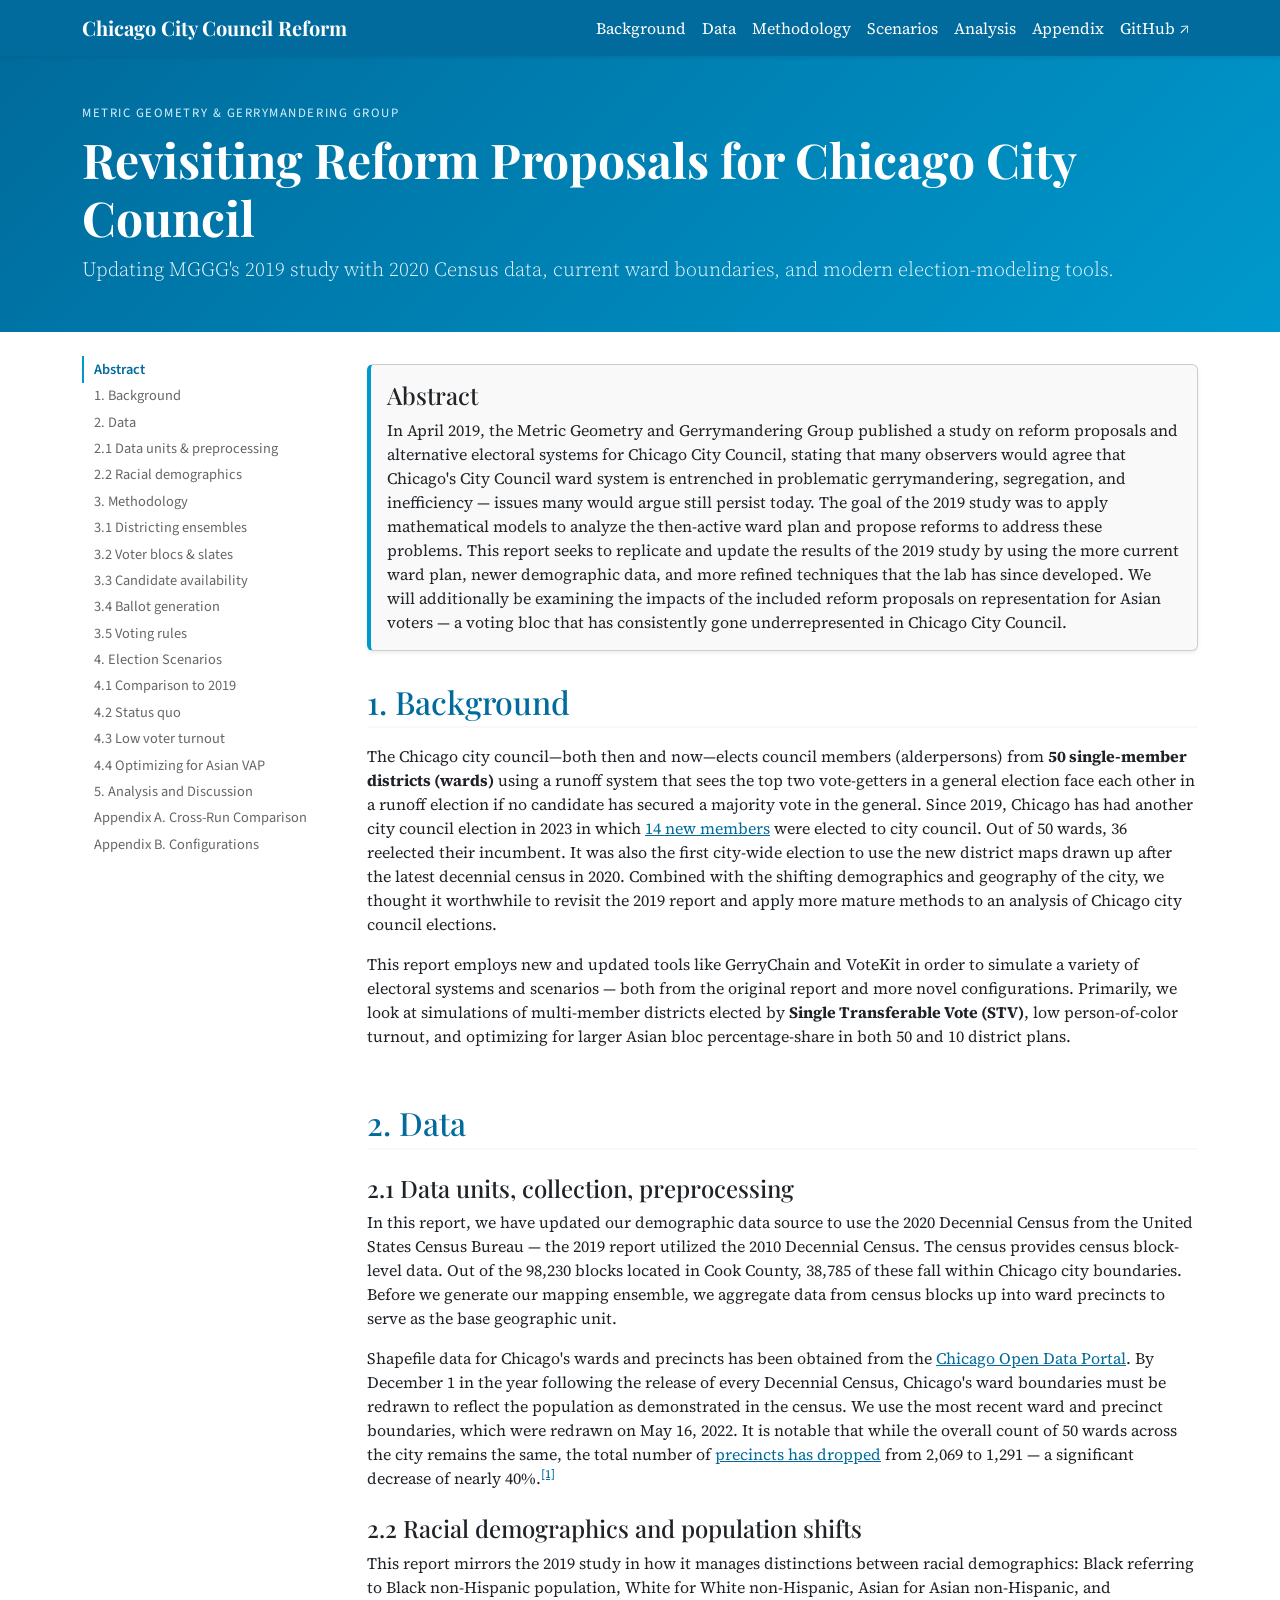
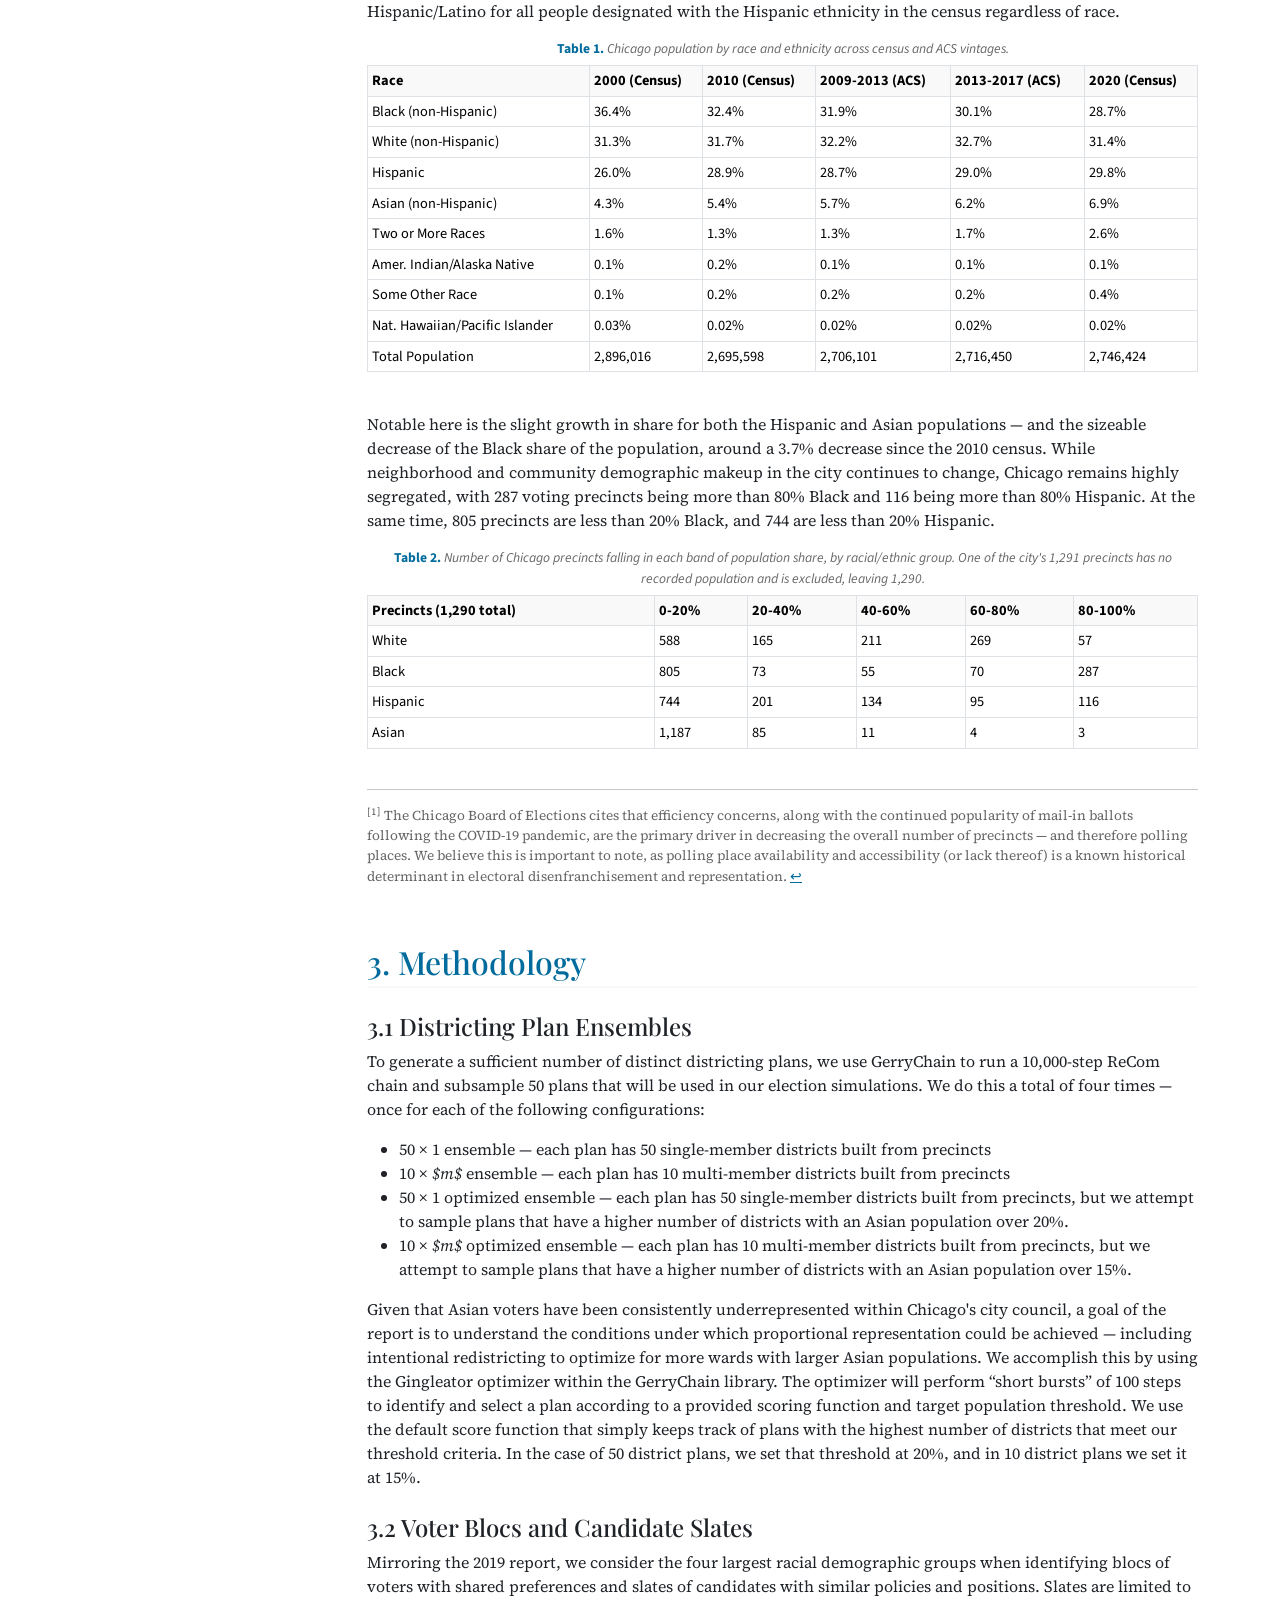
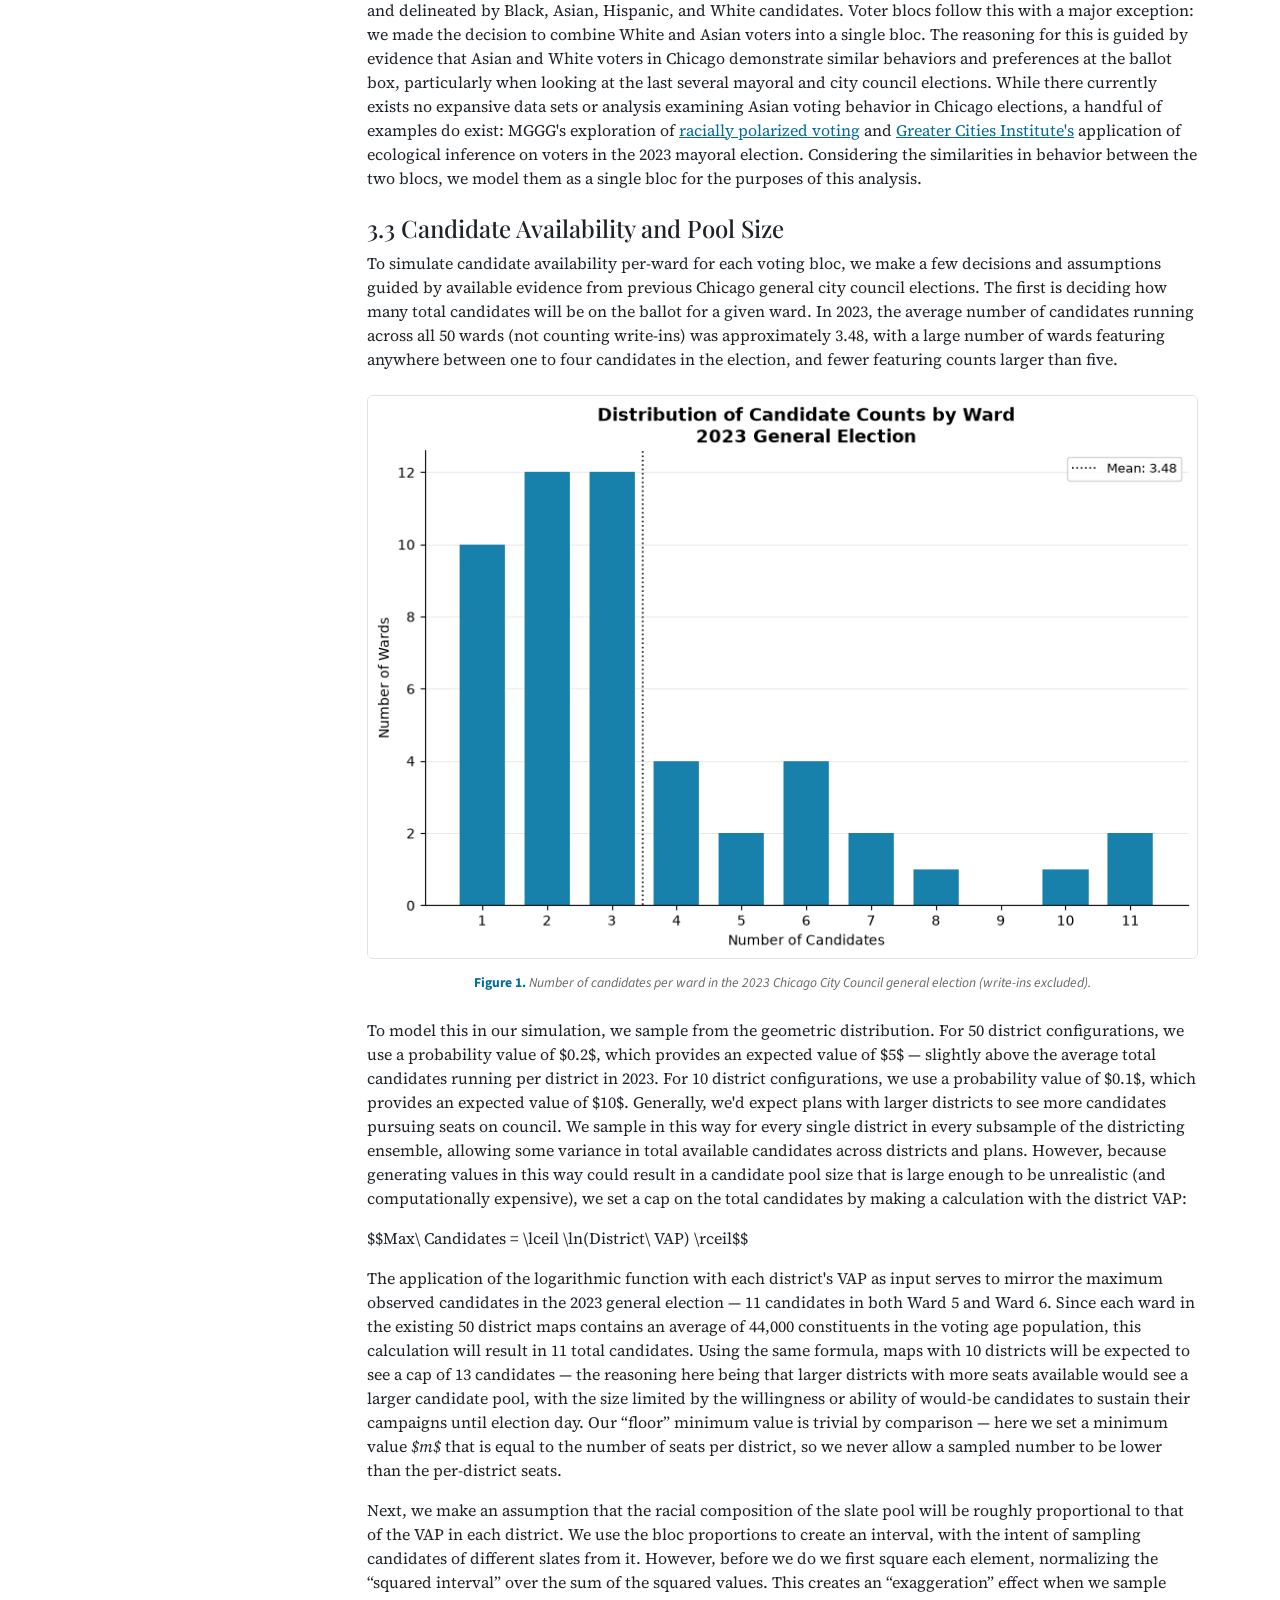
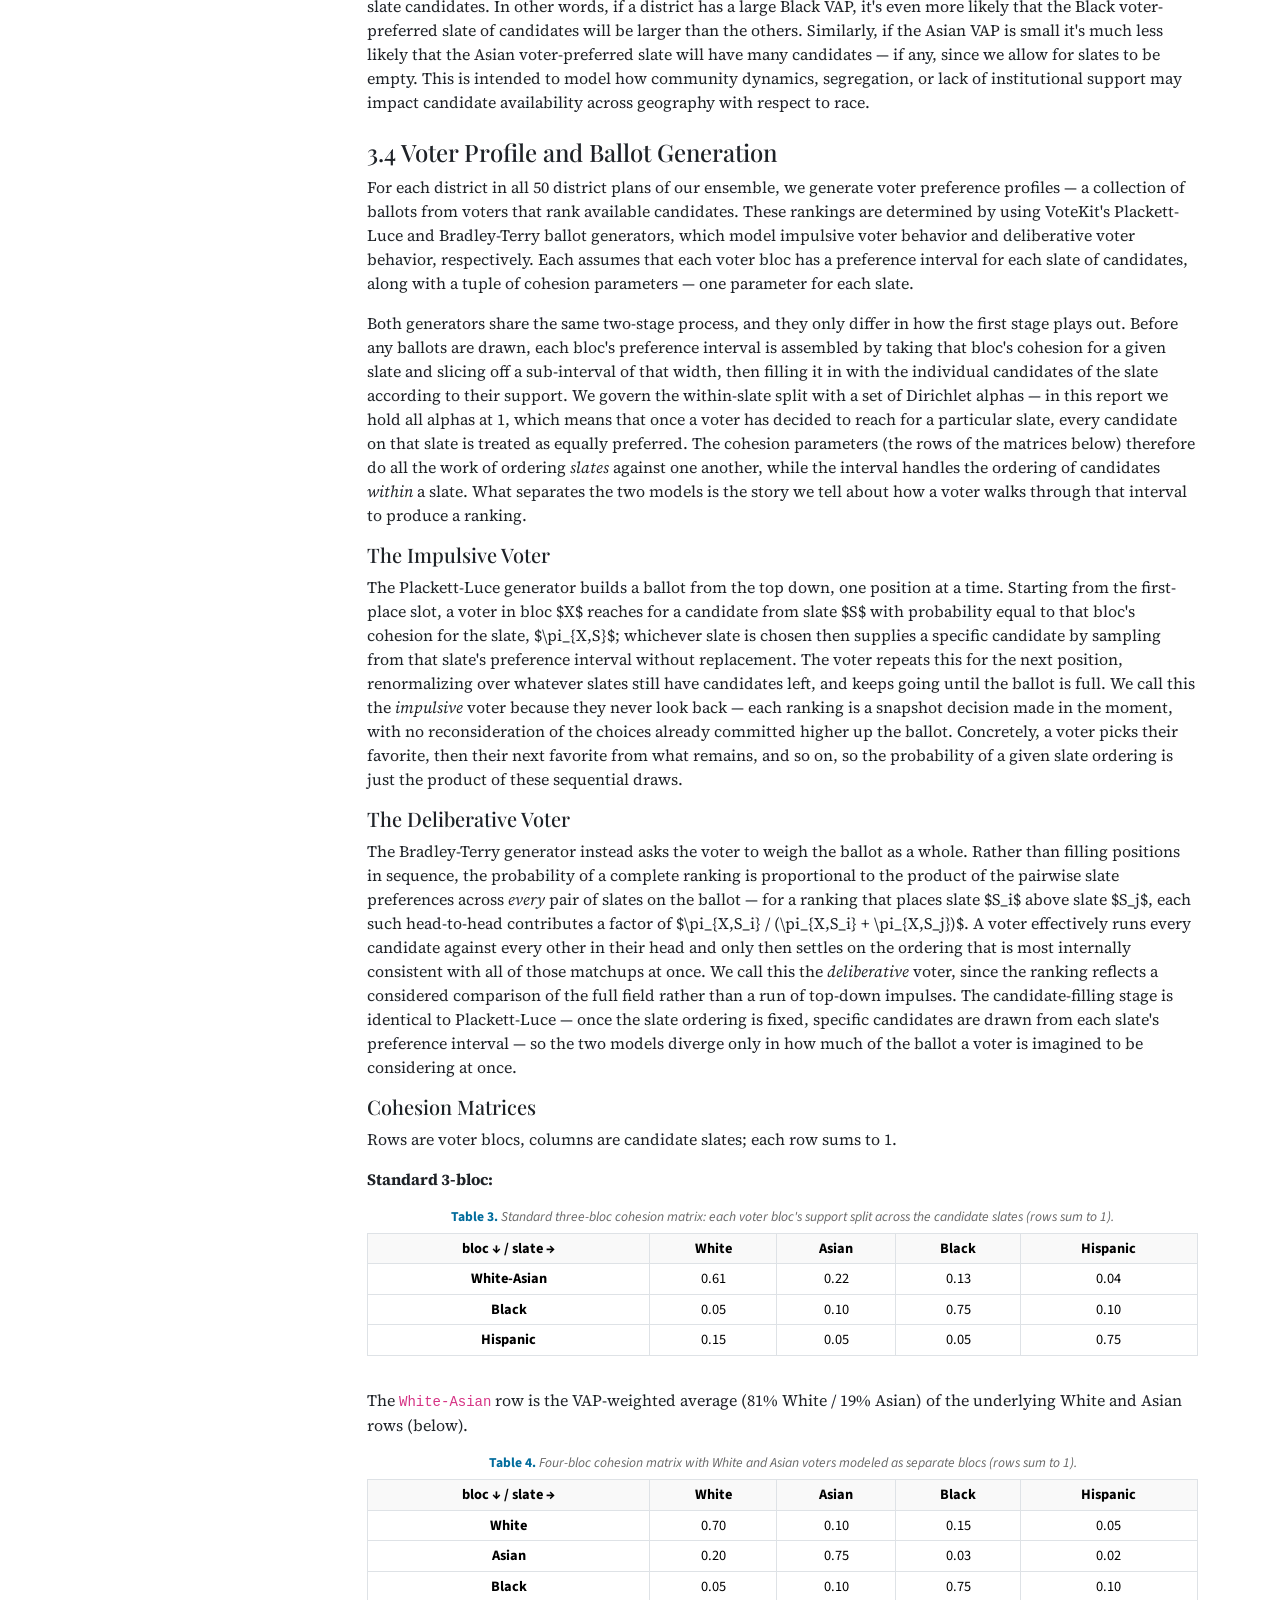
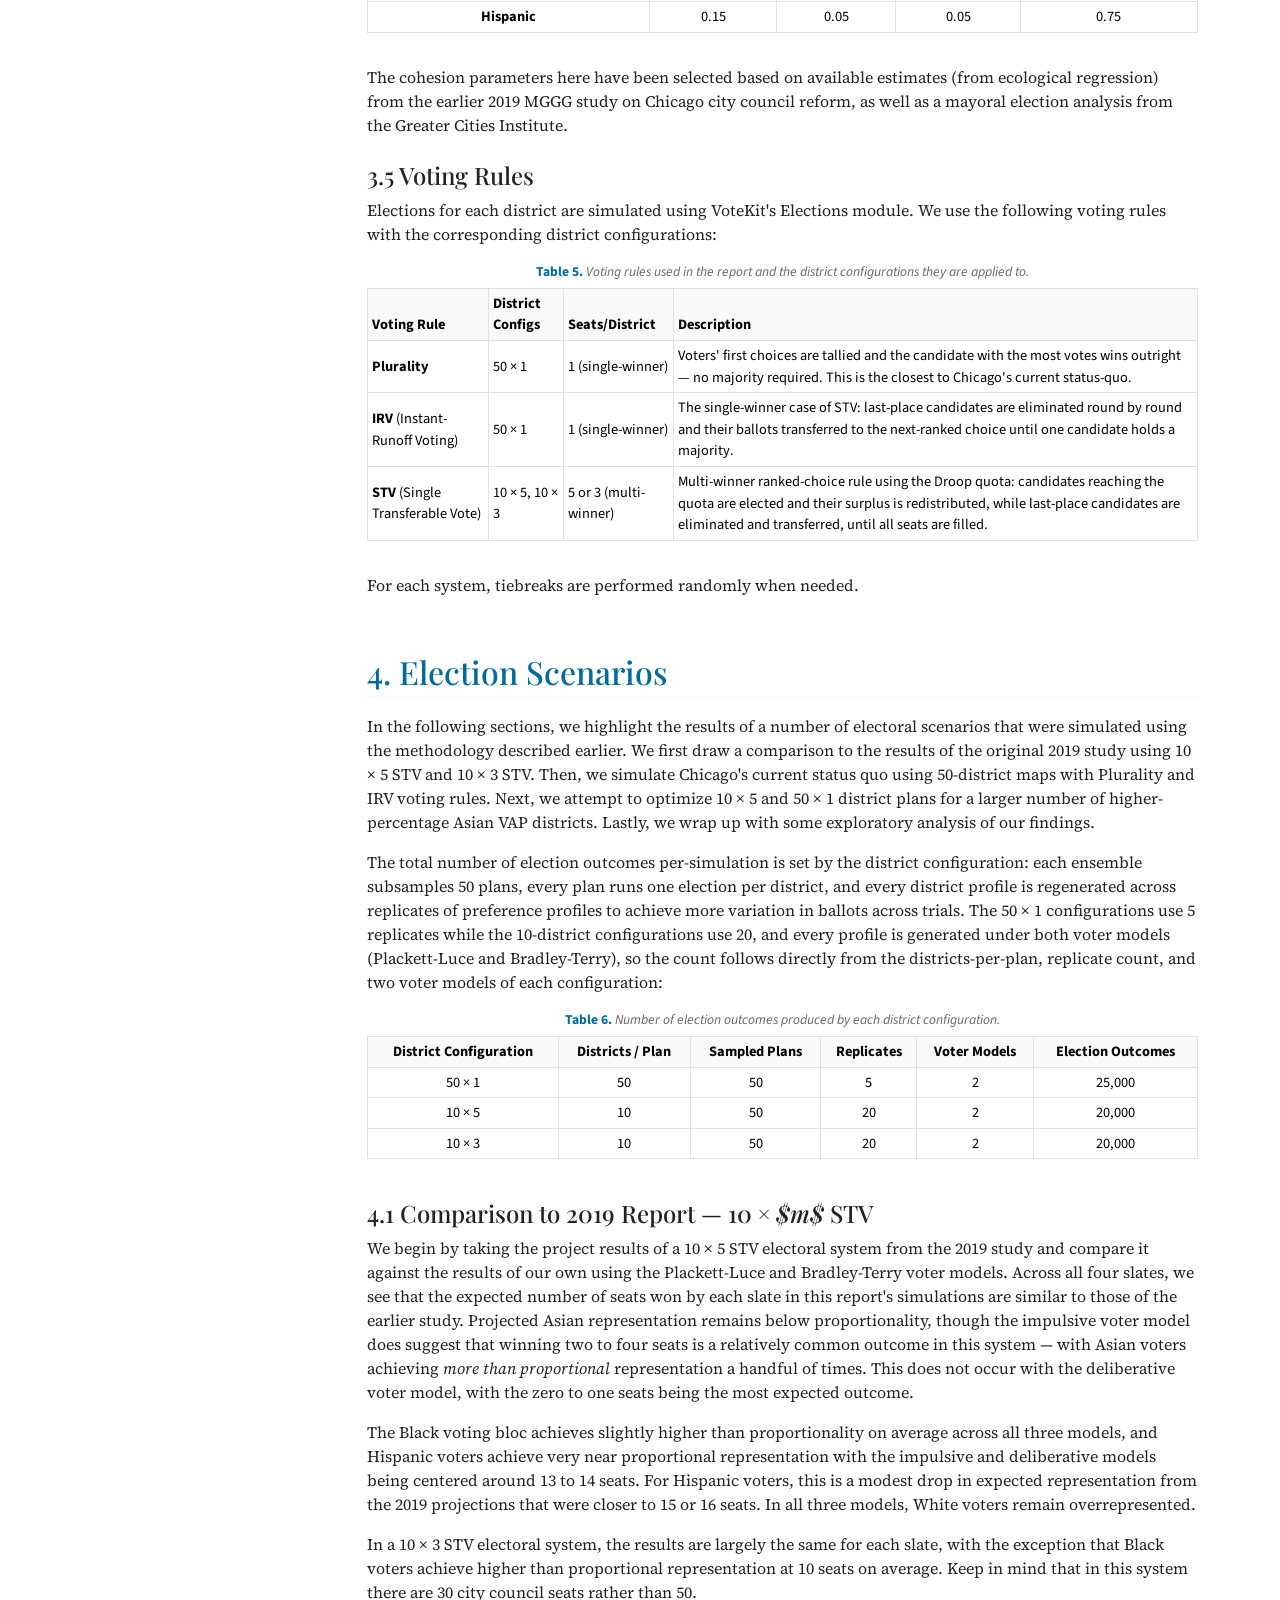
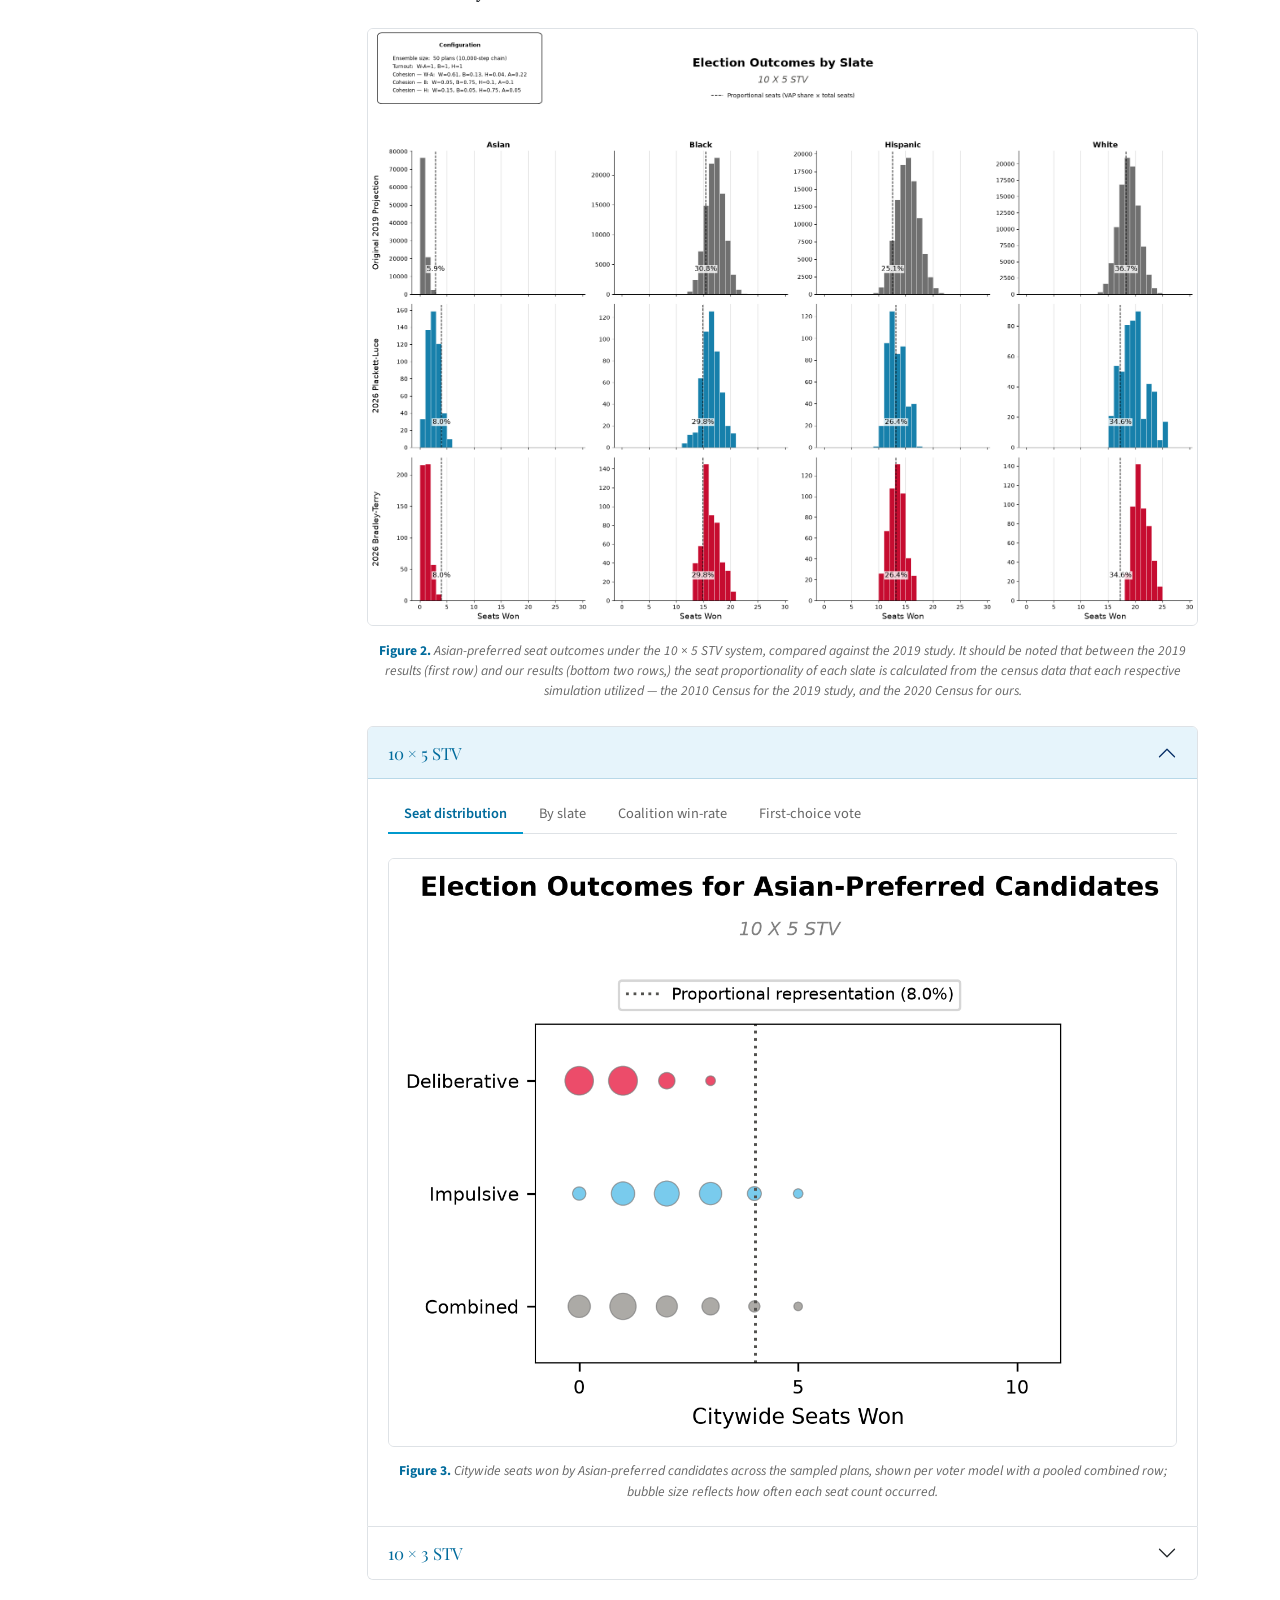
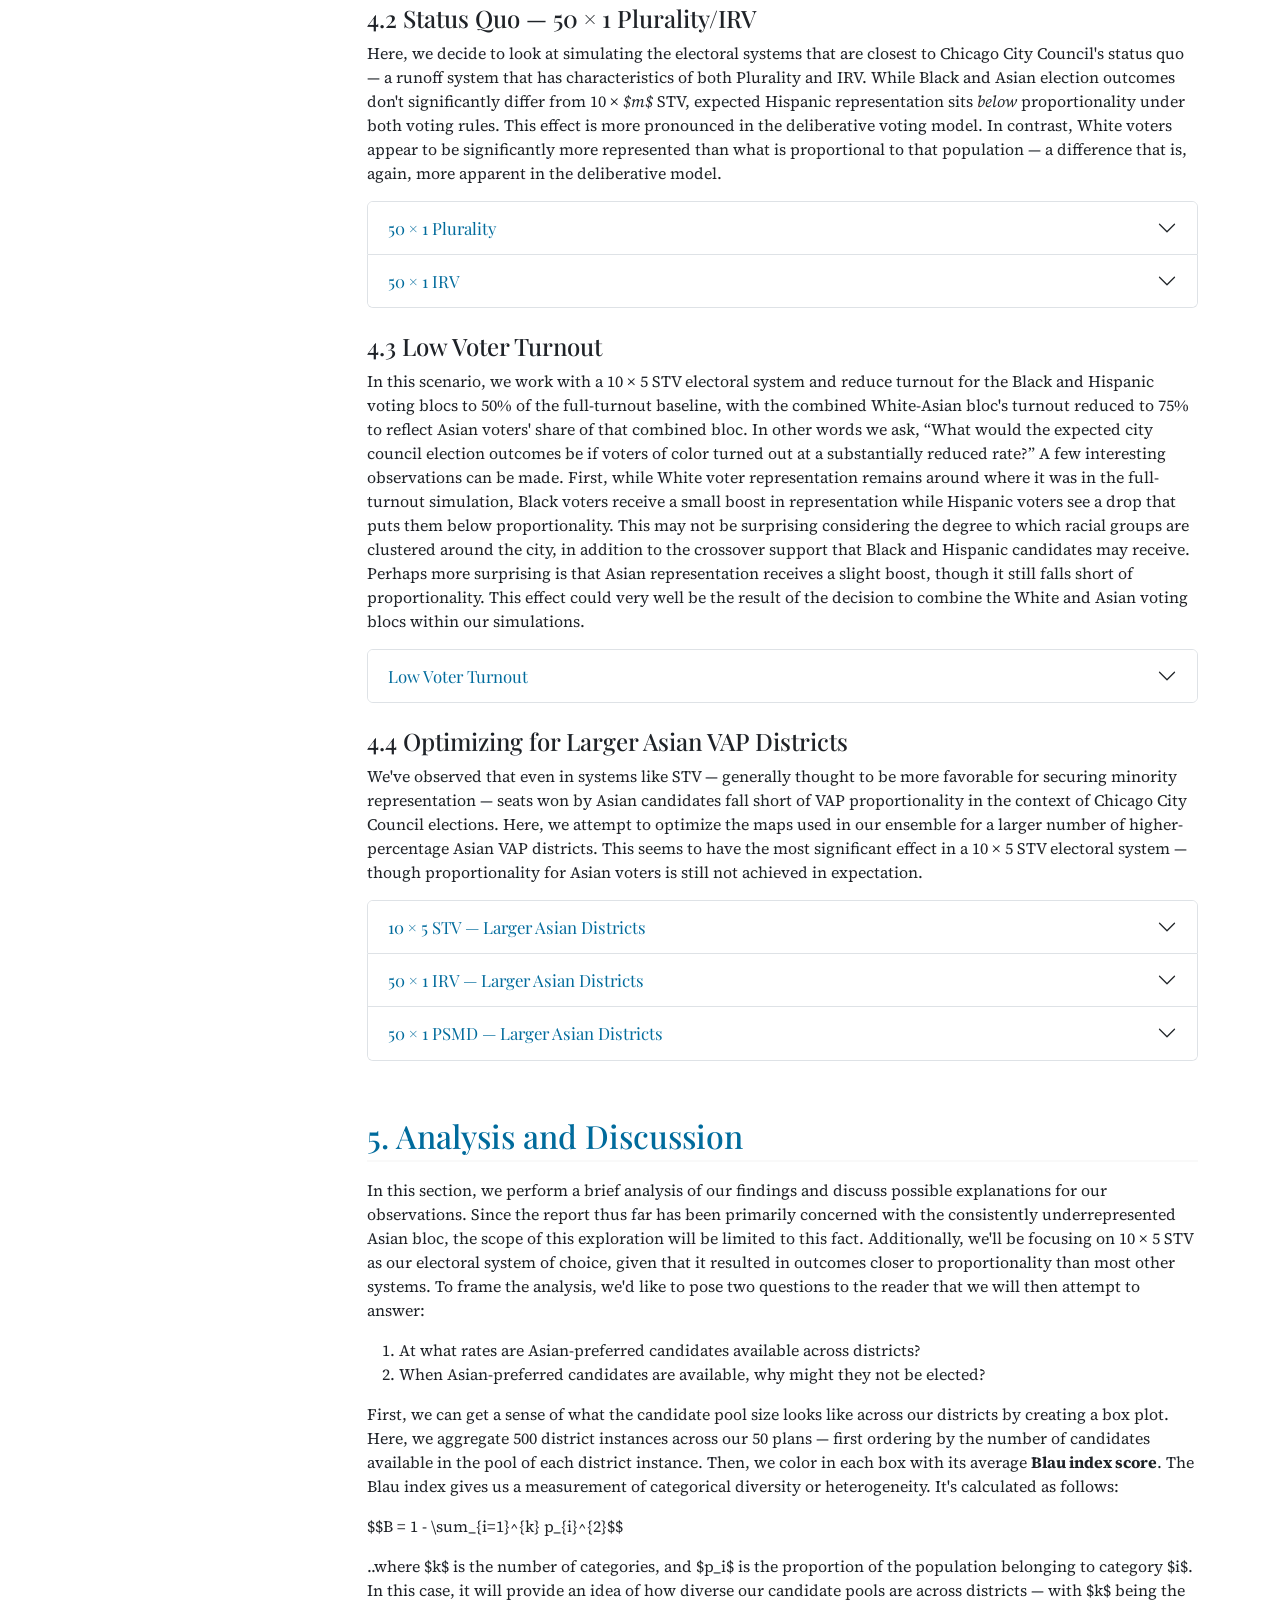
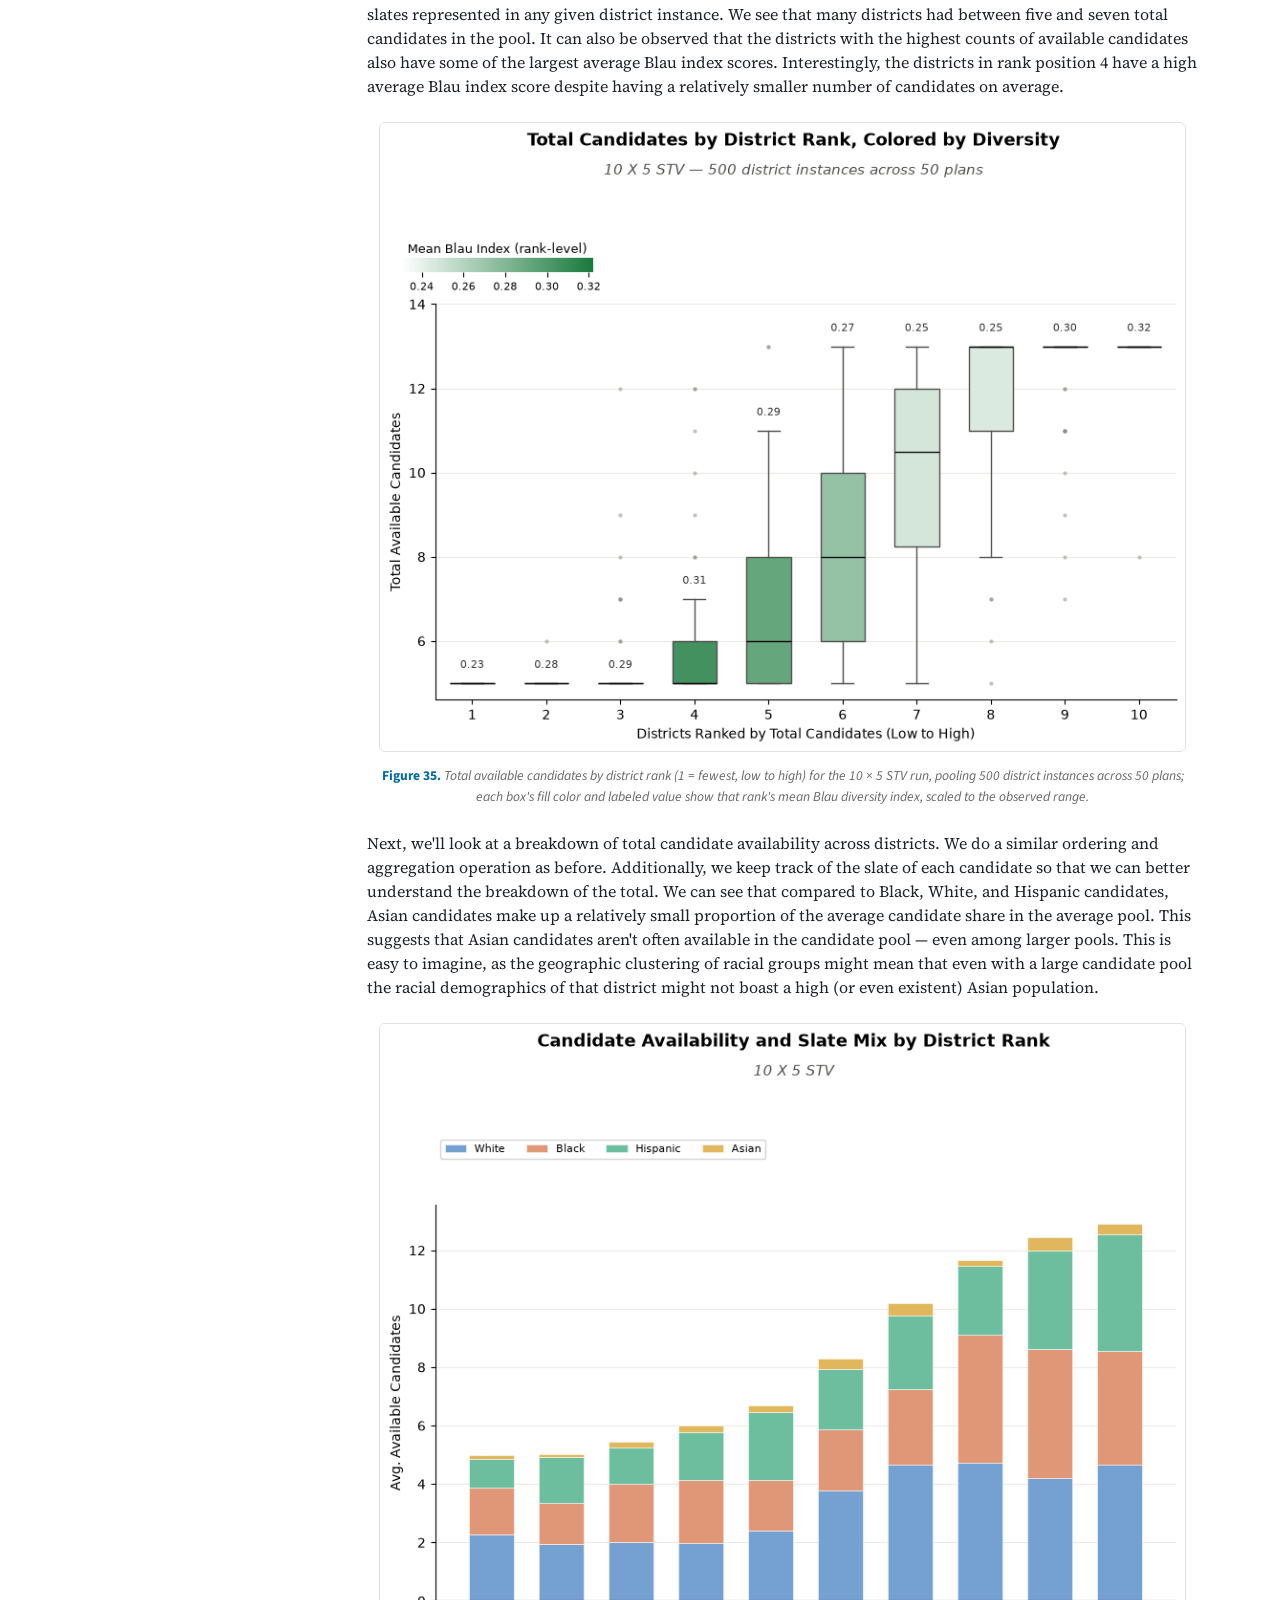
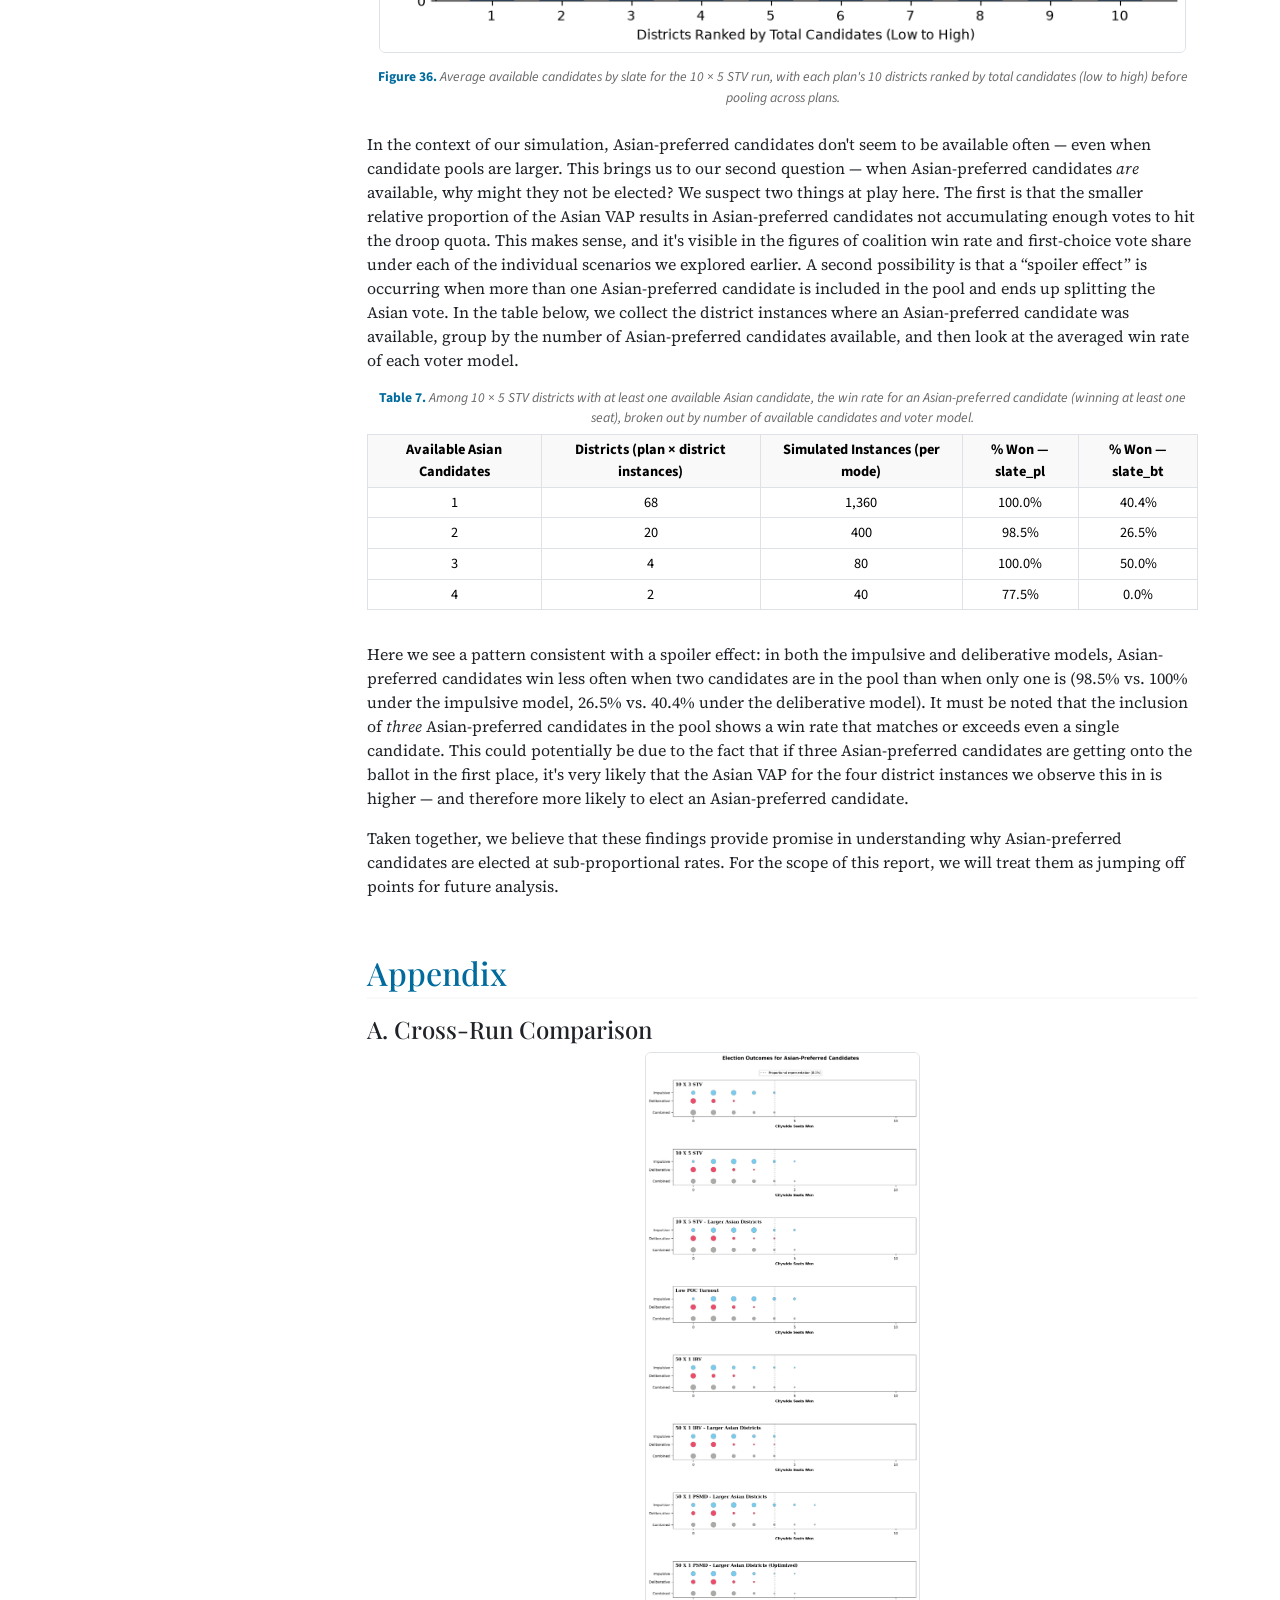
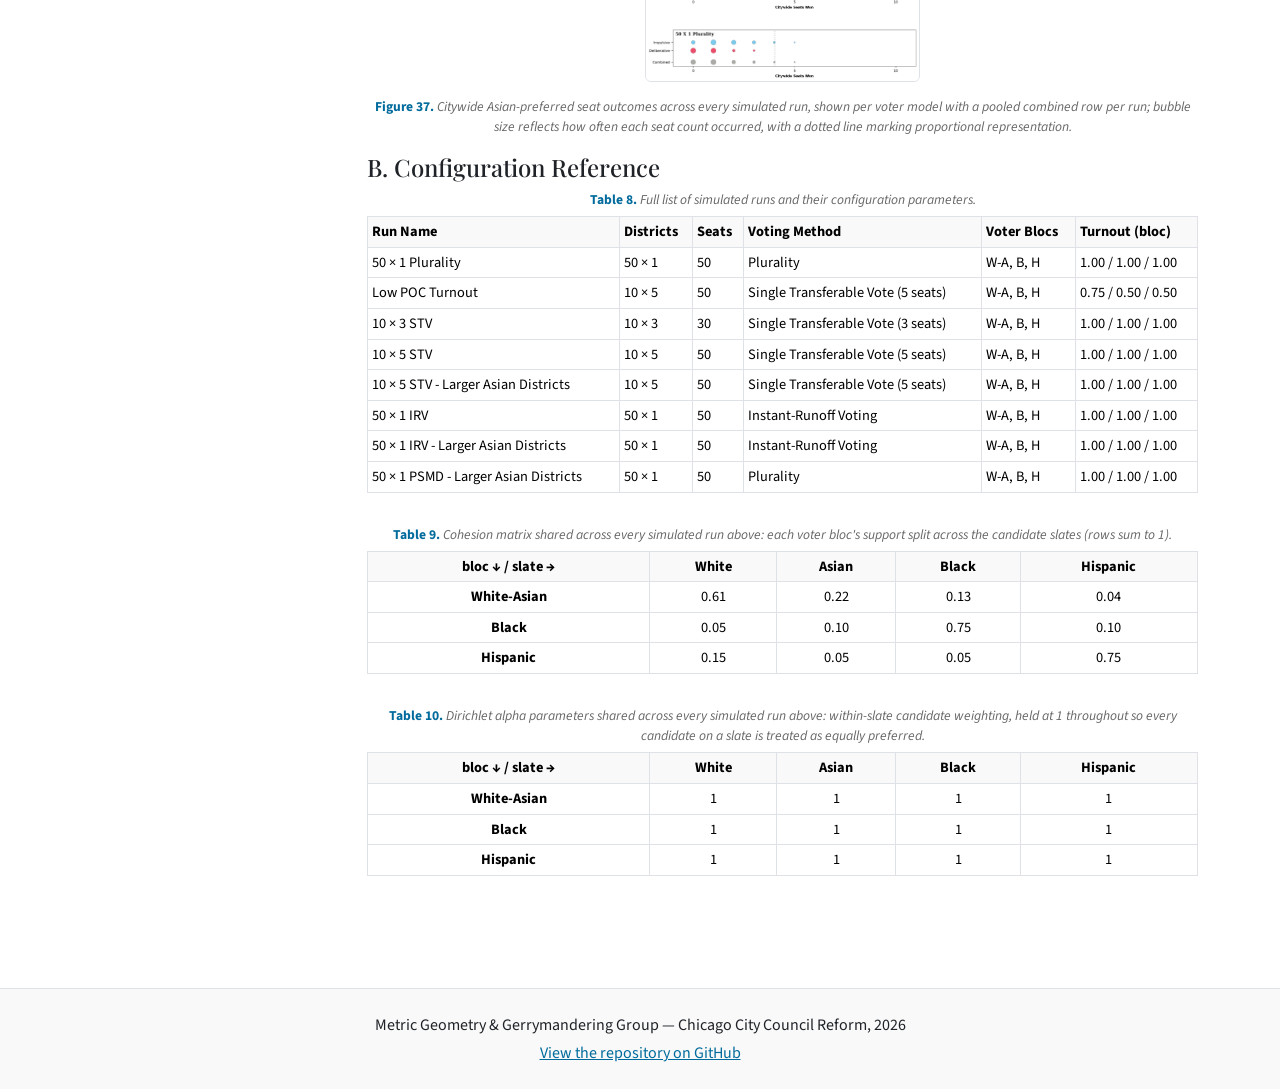
==== commit ff5db480: "Small adjustments" ====
--- a/index.html
+++ b/index.html
@@ -194,6 +194,7 @@
           <li class="nav-item"><a class="nav-link" href="#data">Data</a></li>
           <li class="nav-item"><a class="nav-link" href="#methodology">Methodology</a></li>
           <li class="nav-item"><a class="nav-link" href="#scenarios">Scenarios</a></li>
+          <li class="nav-item"><a class="nav-link" href="#analysis">Analysis</a></li>
           <li class="nav-item"><a class="nav-link" href="#appendix">Appendix</a></li>
           <li class="nav-item"><a class="nav-link" href="https://github.com/mggg/Chicago-City-Council-Reform-2026" target="_blank" rel="noopener">GitHub ↗</a></li>
         </ul>
@@ -236,8 +237,8 @@
             <a class="nav-link" href="#status-quo">4.2 Status quo</a>
             <a class="nav-link" href="#low-turnout">4.3 Low voter turnout</a>
             <a class="nav-link" href="#optimizing">4.4 Optimizing for Asian VAP</a>
-            <a class="nav-link" href="#analysis">4.5 Analysis and discussion</a>
           </nav>
+          <a class="nav-link" href="#analysis">5. Analysis and Discussion</a>
           <a class="nav-link" href="#appendix-a">Appendix A. Cross-Run Comparison</a>
           <a class="nav-link" href="#appendix-b">Appendix B. Configurations</a>
         </nav>
@@ -654,9 +655,11 @@
   </div>
 </div>
 </div>
-
-          <!-- 4.5 -->
-          <h3 class="h4 mt-4" id="analysis">4.5 Analysis and Discussion</h3>
+        </section>
+
+        <!-- 5. Analysis and Discussion -->
+        <section id="analysis" class="mb-5">
+          <h2>5. Analysis and Discussion</h2>
           <p>In this section, we perform a brief analysis of our findings and discuss possible explanations for our observations. Since the report thus far has been primarily concerned with the consistently underrepresented Asian bloc, the scope of this exploration will be limited to this fact. Additionally, we'll be focusing on 10 &times; 5 STV as our electoral system of choice, given that it resulted in outcomes closer to proportionality than most other systems. To frame the analysis, we'd like to pose two questions to the reader that we will then attempt to answer:</p>
           <ol>
             <li>At what rates are Asian-preferred candidates available across districts?</li>
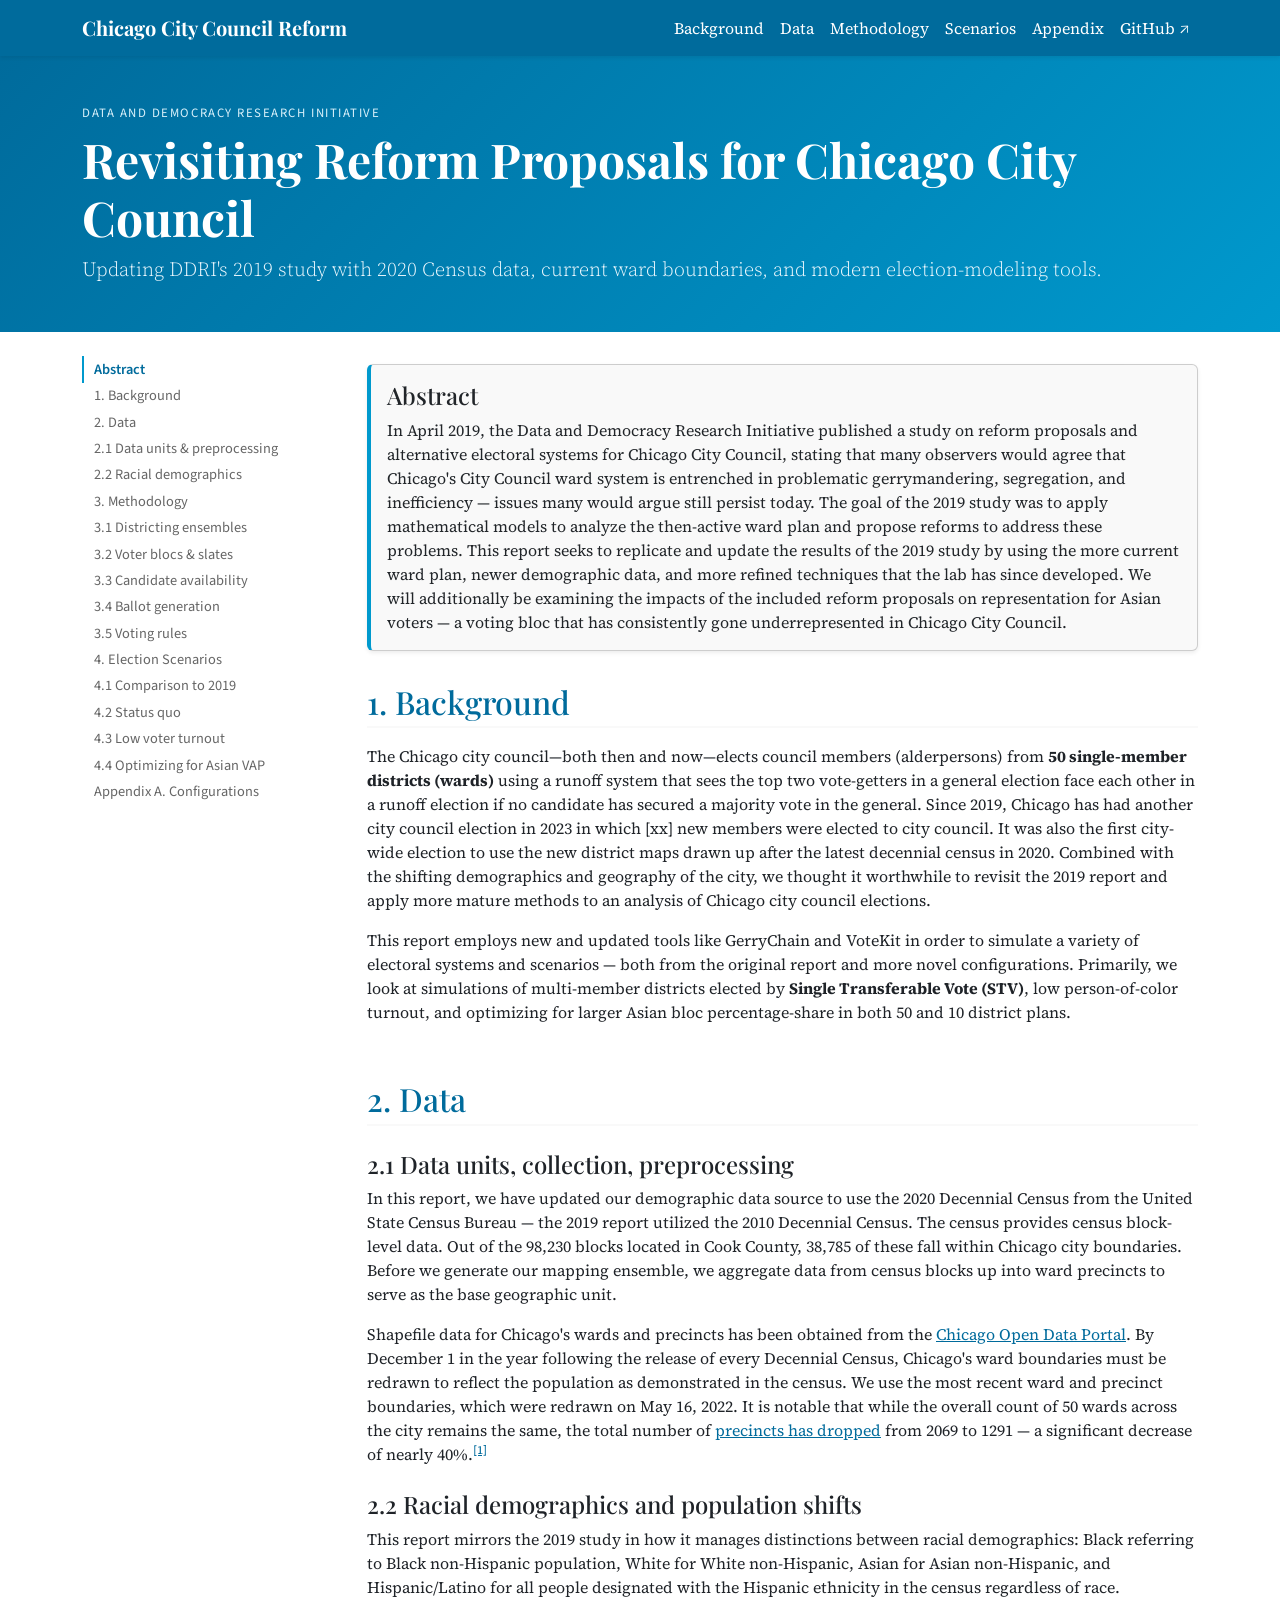
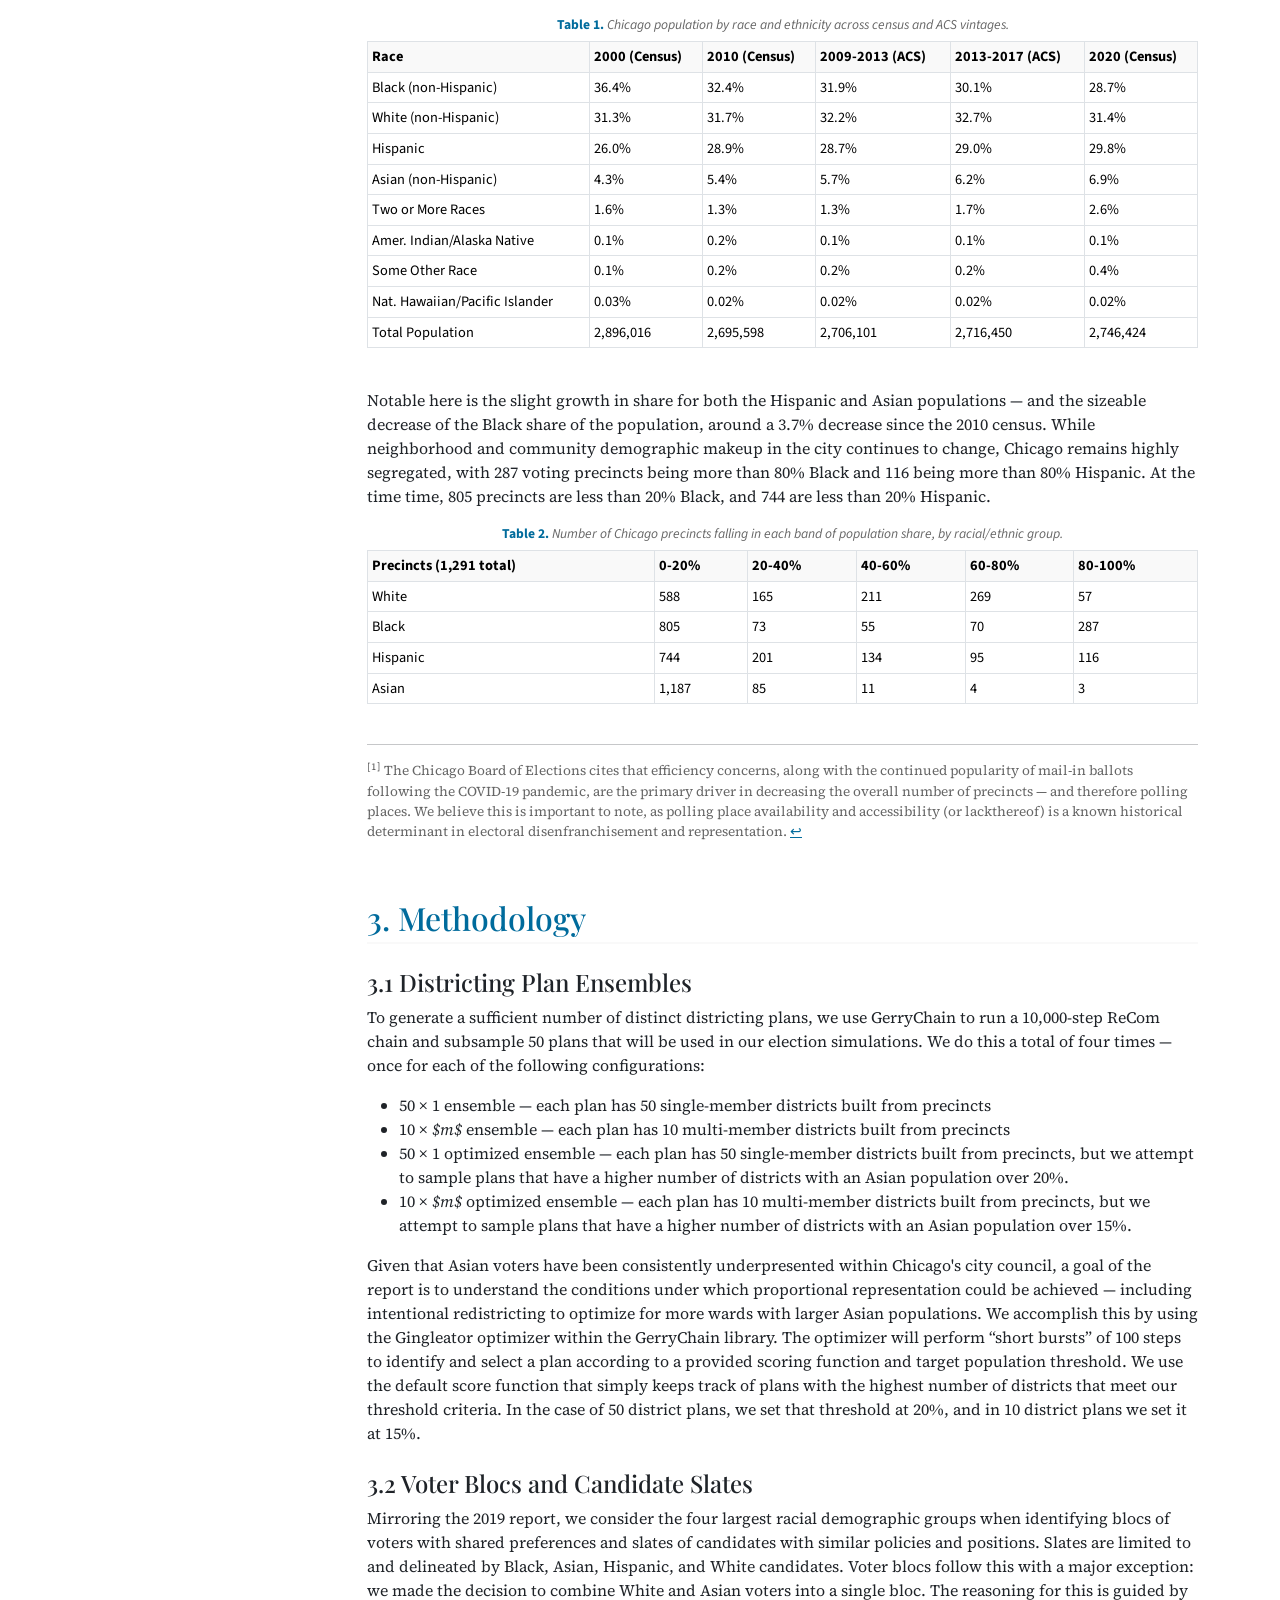
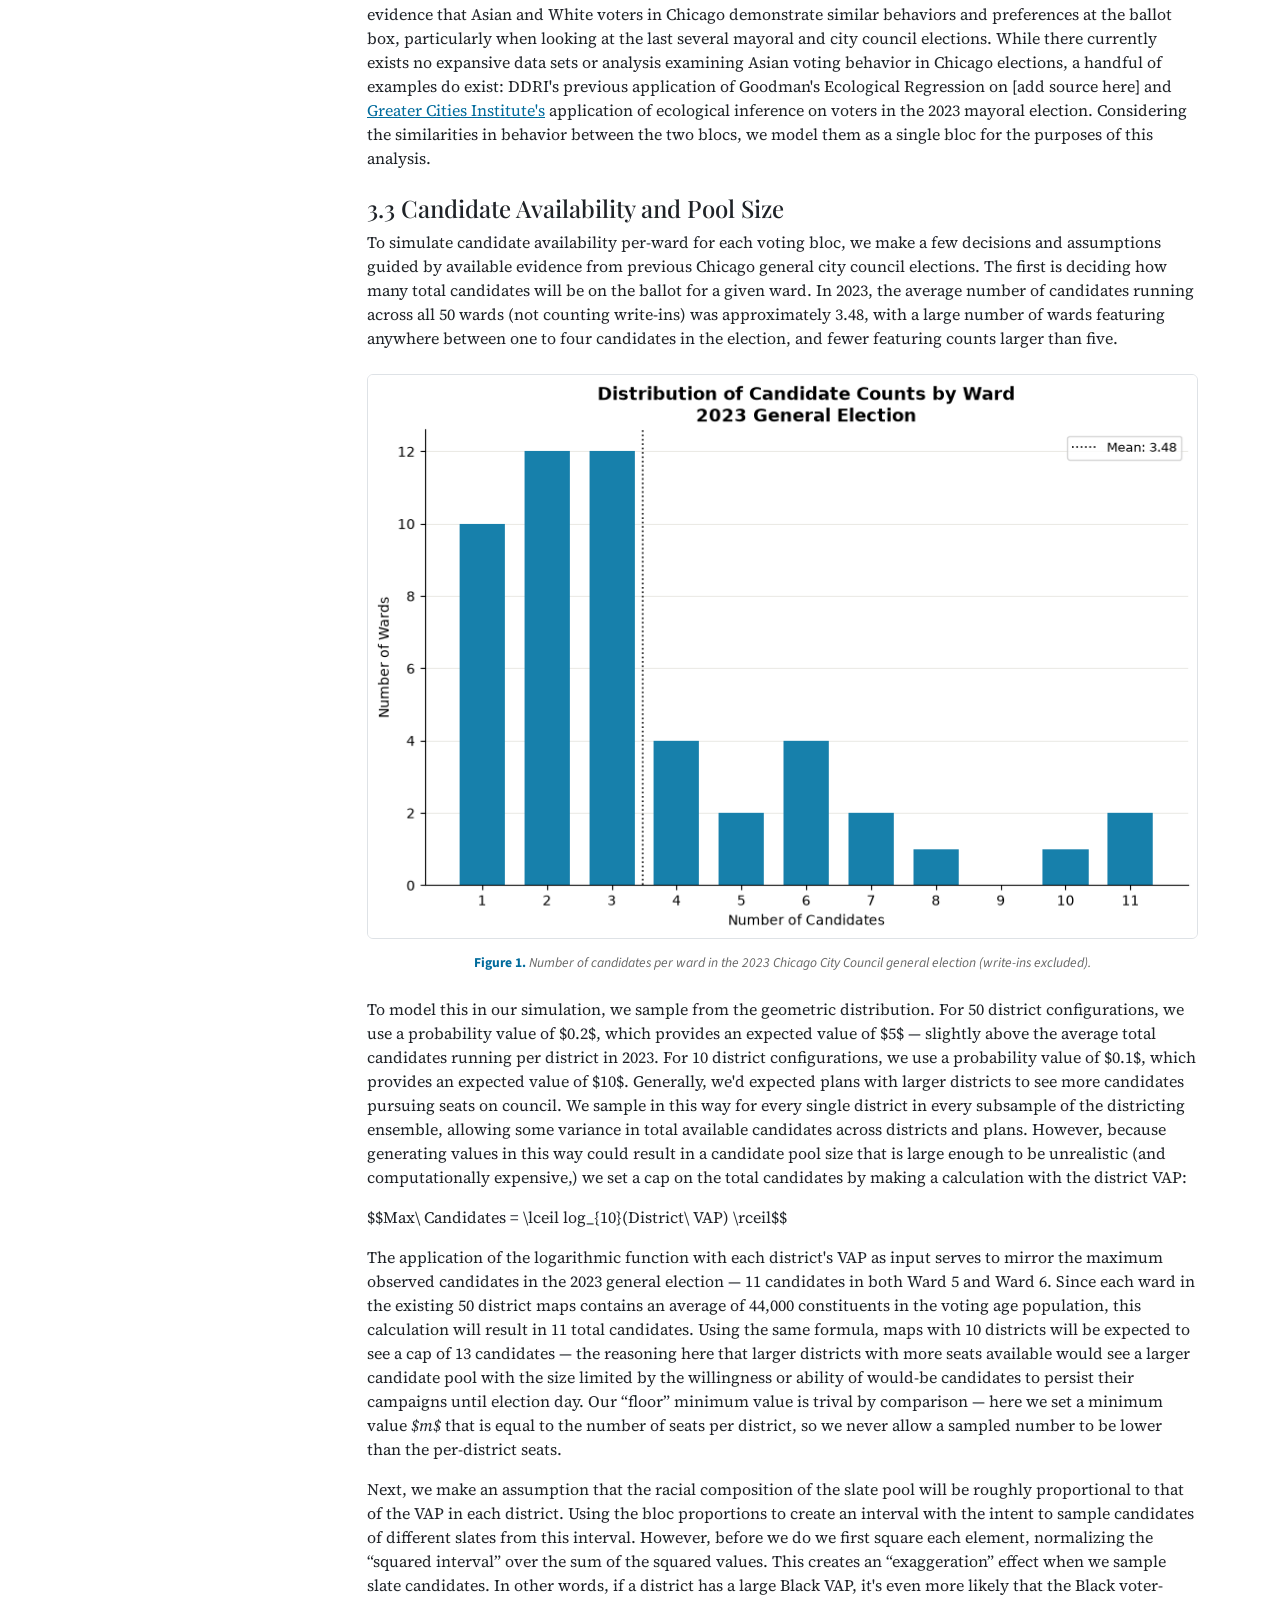
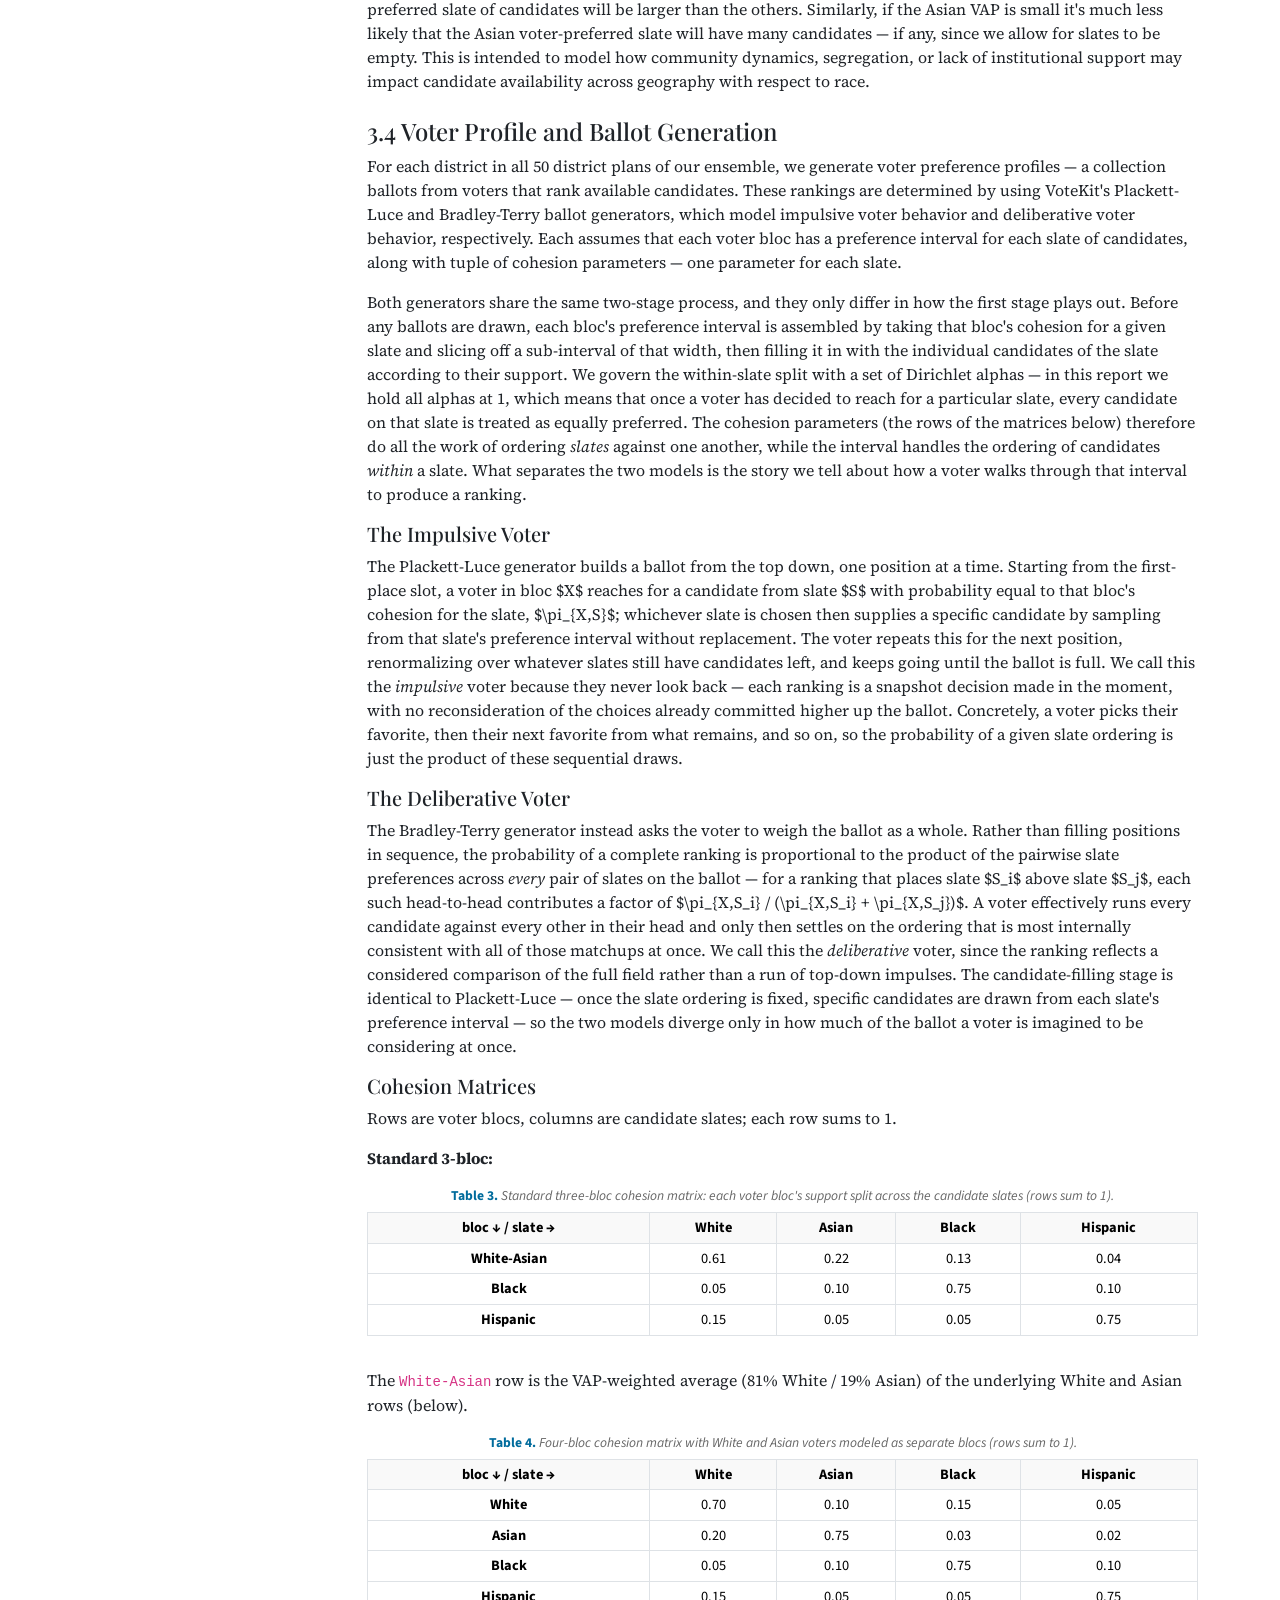
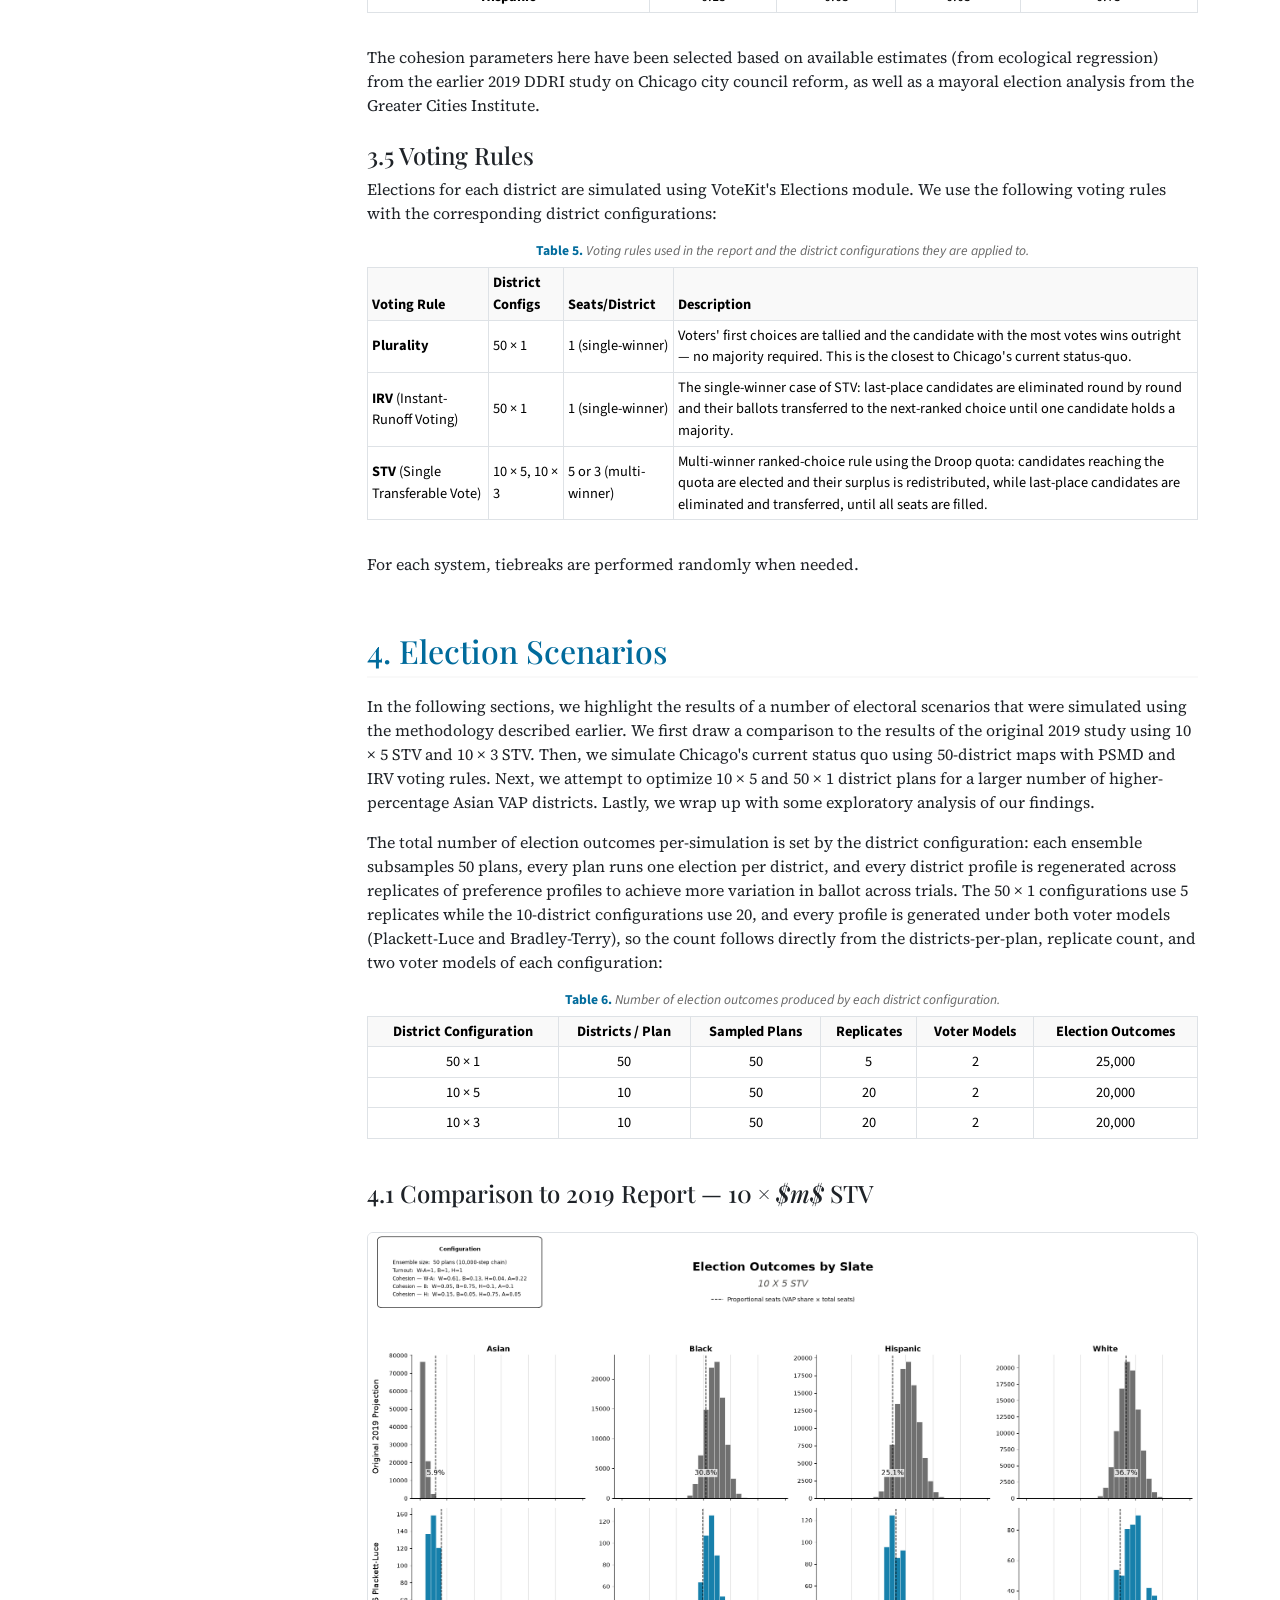
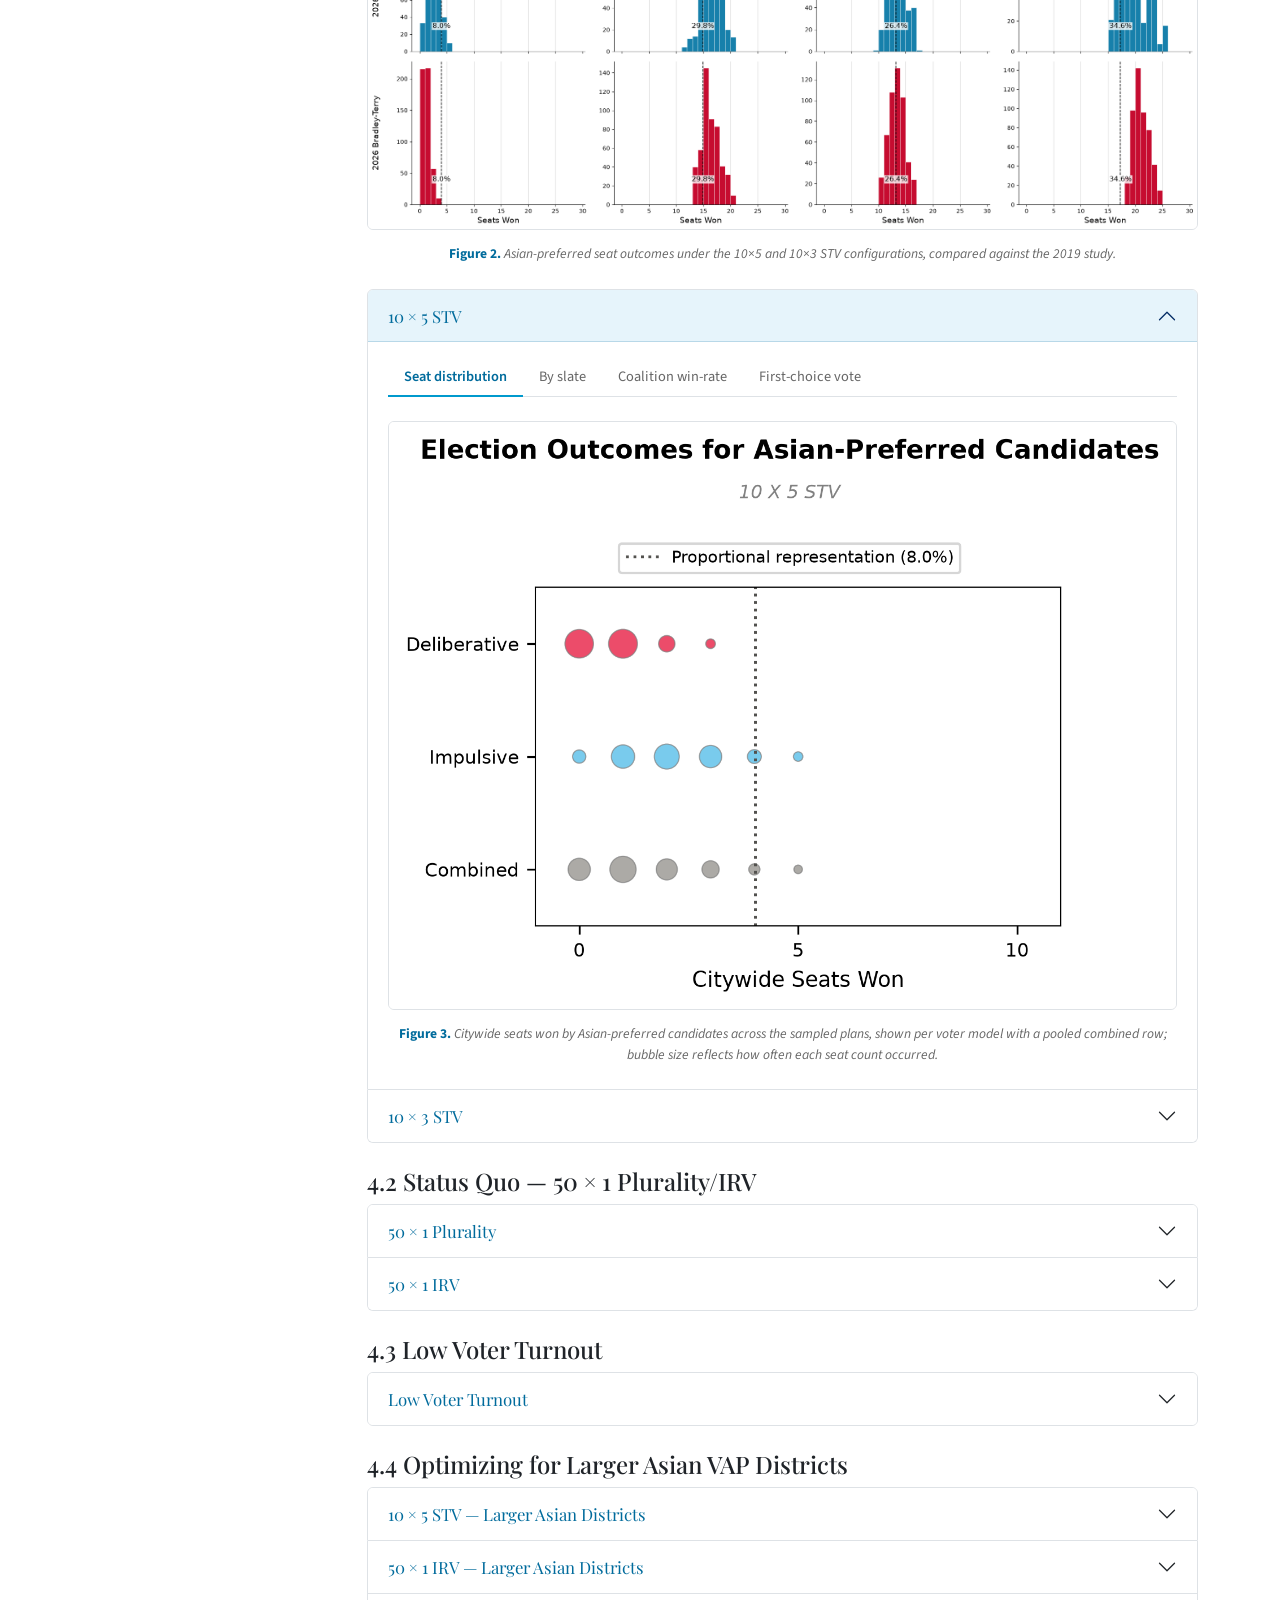
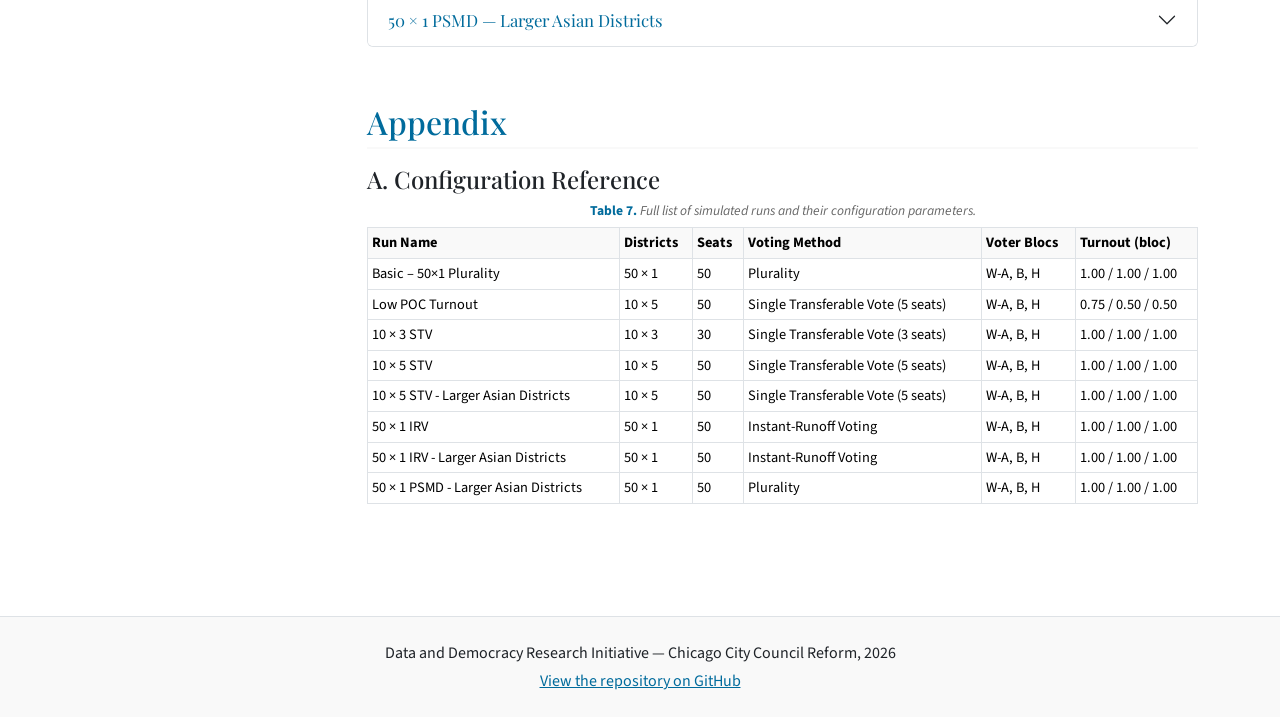
==== commit 5de48066: "Changing MGGG to DDRI" ====
--- a/index.html
+++ b/index.html
@@ -131,28 +131,6 @@
       background: transparent;
       border-bottom: 2px solid var(--mggg-blue);
     }
-
-    /* Overall vs. Asian-candidates-available sub-toggle, nested inside the
-       win-rate/first-choice-vote tabs */
-    .subtoggle {
-      display: flex;
-      justify-content: center;
-      gap: .25rem;
-      width: fit-content;
-      margin: 0 auto .5rem;
-      background: #e6f4fb;
-      border-radius: 999px;
-      padding: .25rem;
-    }
-    .subtoggle .nav-link {
-      font-family: "Source Sans Pro", sans-serif;
-      font-size: .8rem;
-      padding: .25rem .9rem;
-      border-radius: 999px;
-      color: var(--mggg-dark-blue);
-    }
-    .subtoggle .nav-link:hover { background: rgba(0,153,205,.15); }
-    .subtoggle .nav-link.active { background: var(--mggg-blue); color: #fff; font-weight: 600; }
 
     /* Zoomable figures + lightbox */
     img.zoomable { cursor: zoom-in; transition: box-shadow .15s ease; }
@@ -194,7 +172,6 @@
           <li class="nav-item"><a class="nav-link" href="#data">Data</a></li>
           <li class="nav-item"><a class="nav-link" href="#methodology">Methodology</a></li>
           <li class="nav-item"><a class="nav-link" href="#scenarios">Scenarios</a></li>
-          <li class="nav-item"><a class="nav-link" href="#analysis">Analysis</a></li>
           <li class="nav-item"><a class="nav-link" href="#appendix">Appendix</a></li>
           <li class="nav-item"><a class="nav-link" href="https://github.com/mggg/Chicago-City-Council-Reform-2026" target="_blank" rel="noopener">GitHub ↗</a></li>
         </ul>
@@ -205,9 +182,9 @@
   <!-- Hero -->
   <header class="hero py-5" id="top">
     <div class="container-xl">
-      <p class="text-uppercase mb-2" style="letter-spacing:.12em; font-family:'Source Sans Pro',sans-serif; font-size:.8rem; color:#d7f0fa;">Metric Geometry &amp; Gerrymandering Group</p>
+      <p class="text-uppercase mb-2" style="letter-spacing:.12em; font-family:'Source Sans Pro',sans-serif; font-size:.8rem; color:#d7f0fa;">Data and Democracy Research Initiative</p>
       <h1 class="display-5 fw-bold">Revisiting Reform Proposals for Chicago City Council</h1>
-      <p class="lead mb-0">Updating MGGG's 2019 study with 2020 Census data, current ward boundaries, and modern election-modeling tools.</p>
+      <p class="lead mb-0">Updating DDRI's 2019 study with 2020 Census data, current ward boundaries, and modern election-modeling tools.</p>
     </div>
   </header>
 
@@ -238,9 +215,7 @@
             <a class="nav-link" href="#low-turnout">4.3 Low voter turnout</a>
             <a class="nav-link" href="#optimizing">4.4 Optimizing for Asian VAP</a>
           </nav>
-          <a class="nav-link" href="#analysis">5. Analysis and Discussion</a>
-          <a class="nav-link" href="#appendix-a">Appendix A. Cross-Run Comparison</a>
-          <a class="nav-link" href="#appendix-b">Appendix B. Configurations</a>
+          <a class="nav-link" href="#appendix">Appendix A. Configurations</a>
         </nav>
       </div>
 
@@ -252,7 +227,7 @@
           <div class="card abstract-card shadow-sm mb-4">
             <div class="card-body">
               <h2 class="h4 card-title">Abstract</h2>
-              <p class="card-text mb-0">In April 2019, the Metric Geometry and Gerrymandering Group published a study on reform proposals and alternative electoral systems for Chicago City Council, stating that many observers would agree that Chicago's City Council ward system is entrenched in problematic gerrymandering, segregation, and inefficiency &mdash; issues many would argue still persist today. The goal of the 2019 study was to apply mathematical models to analyze the then-active ward plan and propose reforms to address these problems. This report seeks to replicate and update the results of the 2019 study by using the more current ward plan, newer demographic data, and more refined techniques that the lab has since developed. We will additionally be examining the impacts of the included reform proposals on representation for Asian voters &mdash; a voting bloc that has consistently gone underrepresented in Chicago City Council.</p>
+              <p class="card-text mb-0">In April 2019, the Data and Democracy Research Initiative published a study on reform proposals and alternative electoral systems for Chicago City Council, stating that many observers would agree that Chicago's City Council ward system is entrenched in problematic gerrymandering, segregation, and inefficiency &mdash; issues many would argue still persist today. The goal of the 2019 study was to apply mathematical models to analyze the then-active ward plan and propose reforms to address these problems. This report seeks to replicate and update the results of the 2019 study by using the more current ward plan, newer demographic data, and more refined techniques that the lab has since developed. We will additionally be examining the impacts of the included reform proposals on representation for Asian voters &mdash; a voting bloc that has consistently gone underrepresented in Chicago City Council.</p>
             </div>
           </div>
         </section>
@@ -260,7 +235,7 @@
         <!-- 1. Background -->
         <section id="background" class="mb-5">
           <h2>1. Background</h2>
-          <p>The Chicago city council&mdash;both then and now&mdash;elects council members (alderpersons) from <strong>50 single-member districts (wards)</strong> using a runoff system that sees the top two vote-getters in a general election face each other in a runoff election if no candidate has secured a majority vote in the general. Since 2019, Chicago has had another city council election in 2023 in which <a href="https://ballotpedia.org/City_elections_in_Chicago,_Illinois_(2023)" target="_blank" rel="noopener">14 new members</a> were elected to city council. Out of 50 wards, 36 reelected their incumbent. It was also the first city-wide election to use the new district maps drawn up after the latest decennial census in 2020. Combined with the shifting demographics and geography of the city, we thought it worthwhile to revisit the 2019 report and apply more mature methods to an analysis of Chicago city council elections.</p>
+          <p>The Chicago city council&mdash;both then and now&mdash;elects council members (alderpersons) from <strong>50 single-member districts (wards)</strong> using a runoff system that sees the top two vote-getters in a general election face each other in a runoff election if no candidate has secured a majority vote in the general. Since 2019, Chicago has had another city council election in 2023 in which [xx] new members were elected to city council. It was also the first city-wide election to use the new district maps drawn up after the latest decennial census in 2020. Combined with the shifting demographics and geography of the city, we thought it worthwhile to revisit the 2019 report and apply more mature methods to an analysis of Chicago city council elections.</p>
           <p>This report employs new and updated tools like GerryChain and VoteKit in order to simulate a variety of electoral systems and scenarios &mdash; both from the original report and more novel configurations. Primarily, we look at simulations of multi-member districts elected by <strong>Single Transferable Vote (STV)</strong>, low person-of-color turnout, and optimizing for larger Asian bloc percentage-share in both 50 and 10 district plans.</p>
         </section>
 
@@ -269,8 +244,8 @@
           <h2>2. Data</h2>
 
           <h3 class="h4 mt-4" id="data-units">2.1 Data units, collection, preprocessing</h3>
-          <p>In this report, we have updated our demographic data source to use the 2020 Decennial Census from the United States Census Bureau &mdash; the 2019 report utilized the 2010 Decennial Census. The census provides census block-level data. Out of the 98,230 blocks located in Cook County, 38,785 of these fall within Chicago city boundaries. Before we generate our mapping ensemble, we aggregate data from census blocks up into ward precincts to serve as the base geographic unit.</p>
-          <p>Shapefile data for Chicago's wards and precincts has been obtained from the <a href="https://data.cityofchicago.org/Facilities-Geographic-Boundaries/Boundaries-Ward-Precincts-2025-/i8fv-xe4b/about_data" target="_blank" rel="noopener">Chicago Open Data Portal</a>. By December 1 in the year following the release of every Decennial Census, Chicago's ward boundaries must be redrawn to reflect the population as demonstrated in the census. We use the most recent ward and precinct boundaries, which were redrawn on May 16, 2022. It is notable that while the overall count of 50 wards across the city remains the same, the total number of <a href="https://news.wttw.com/2022/08/29/chicago-board-elections-shrinks-number-precincts-nearly-40" target="_blank" rel="noopener">precincts has dropped</a> from 2,069 to 1,291 &mdash; a significant decrease of nearly 40%.<sup><a href="#fn1" id="fnref1">[1]</a></sup></p>
+          <p>In this report, we have updated our demographic data source to use the 2020 Decennial Census from the United State Census Bureau &mdash; the 2019 report utilized the 2010 Decennial Census. The census provides census block-level data. Out of the 98,230 blocks located in Cook County, 38,785 of these fall within Chicago city boundaries. Before we generate our mapping ensemble, we aggregate data from census blocks up into ward precincts to serve as the base geographic unit.</p>
+          <p>Shapefile data for Chicago's wards and precincts has been obtained from the <a href="https://data.cityofchicago.org/Facilities-Geographic-Boundaries/Boundaries-Ward-Precincts-2025-/i8fv-xe4b/about_data" target="_blank" rel="noopener">Chicago Open Data Portal</a>. By December 1 in the year following the release of every Decennial Census, Chicago's ward boundaries must be redrawn to reflect the population as demonstrated in the census. We use the most recent ward and precinct boundaries, which were redrawn on May 16, 2022. It is notable that while the overall count of 50 wards across the city remains the same, the total number of <a href="https://news.wttw.com/2022/08/29/chicago-board-elections-shrinks-number-precincts-nearly-40" target="_blank" rel="noopener">precincts has dropped</a> from 2069 to 1291 &mdash; a significant decrease of nearly 40%.<sup><a href="#fn1" id="fnref1">[1]</a></sup></p>
 
           <h3 class="h4 mt-4" id="demographics">2.2 Racial demographics and population shifts</h3>
           <p>This report mirrors the 2019 study in how it manages distinctions between racial demographics: Black referring to Black non-Hispanic population, White for White non-Hispanic, Asian for Asian non-Hispanic, and Hispanic/Latino for all people designated with the Hispanic ethnicity in the census regardless of race.</p>
@@ -293,12 +268,12 @@
             </table>
           </div>
 
-          <p>Notable here is the slight growth in share for both the Hispanic and Asian populations &mdash; and the sizeable decrease of the Black share of the population, around a 3.7% decrease since the 2010 census. While neighborhood and community demographic makeup in the city continues to change, Chicago remains highly segregated, with 287 voting precincts being more than 80% Black and 116 being more than 80% Hispanic. At the same time, 805 precincts are less than 20% Black, and 744 are less than 20% Hispanic.</p>
-
-          <p class="table-caption"><span class="fig-num">Table 2.</span> Number of Chicago precincts falling in each band of population share, by racial/ethnic group. One of the city's 1,291 precincts has no recorded population and is excluded, leaving 1,290.</p>
+          <p>Notable here is the slight growth in share for both the Hispanic and Asian populations &mdash; and the sizeable decrease of the Black share of the population, around a 3.7% decrease since the 2010 census. While neighborhood and community demographic makeup in the city continues to change, Chicago remains highly segregated, with 287 voting precincts being more than 80% Black and 116 being more than 80% Hispanic. At the time time, 805 precincts are less than 20% Black, and 744 are less than 20% Hispanic.</p>
+
+          <p class="table-caption"><span class="fig-num">Table 2.</span> Number of Chicago precincts falling in each band of population share, by racial/ethnic group.</p>
           <div class="table-responsive mb-4">
             <table class="table table-bordered table-sm align-middle">
-              <thead><tr><th>Precincts (1,290 total)</th><th>0-20%</th><th>20-40%</th><th>40-60%</th><th>60-80%</th><th>80-100%</th></tr></thead>
+              <thead><tr><th>Precincts (1,291 total)</th><th>0-20%</th><th>20-40%</th><th>40-60%</th><th>60-80%</th><th>80-100%</th></tr></thead>
               <tbody>
                 <tr><td>White</td><td>588</td><td>165</td><td>211</td><td>269</td><td>57</td></tr>
                 <tr><td>Black</td><td>805</td><td>73</td><td>55</td><td>70</td><td>287</td></tr>
@@ -309,7 +284,7 @@
           </div>
 
           <hr>
-          <p class="footnote" id="fn1"><sup>[1]</sup> The Chicago Board of Elections cites that efficiency concerns, along with the continued popularity of mail-in ballots following the COVID-19 pandemic, are the primary driver in decreasing the overall number of precincts &mdash; and therefore polling places. We believe this is important to note, as polling place availability and accessibility (or lack thereof) is a known historical determinant in electoral disenfranchisement and representation. <a href="#fnref1">&#8617;</a></p>
+          <p class="footnote" id="fn1"><sup>[1]</sup> The Chicago Board of Elections cites that efficiency concerns, along with the continued popularity of mail-in ballots following the COVID-19 pandemic, are the primary driver in decreasing the overall number of precincts &mdash; and therefore polling places. We believe this is important to note, as polling place availability and accessibility (or lackthereof) is a known historical determinant in electoral disenfranchisement and representation. <a href="#fnref1">&#8617;</a></p>
         </section>
 
         <!-- 3. Methodology -->
@@ -324,10 +299,10 @@
             <li>50 &times; 1 optimized ensemble &mdash; each plan has 50 single-member districts built from precincts, but we attempt to sample plans that have a higher number of districts with an Asian population over 20%.</li>
             <li>10 &times; <em>$m$</em> optimized ensemble &mdash; each plan has 10 multi-member districts built from precincts, but we attempt to sample plans that have a higher number of districts with an Asian population over 15%.</li>
           </ul>
-          <p>Given that Asian voters have been consistently underrepresented within Chicago's city council, a goal of the report is to understand the conditions under which proportional representation could be achieved &mdash; including intentional redistricting to optimize for more wards with larger Asian populations. We accomplish this by using the Gingleator optimizer within the GerryChain library. The optimizer will perform &ldquo;short bursts&rdquo; of 100 steps to identify and select a plan according to a provided scoring function and target population threshold. We use the default score function that simply keeps track of plans with the highest number of districts that meet our threshold criteria. In the case of 50 district plans, we set that threshold at 20%, and in 10 district plans we set it at 15%.</p>
+          <p>Given that Asian voters have been consistently underpresented within Chicago's city council, a goal of the report is to understand the conditions under which proportional representation could be achieved &mdash; including intentional redistricting to optimize for more wards with larger Asian populations. We accomplish this by using the Gingleator optimizer within the GerryChain library. The optimizer will perform &ldquo;short bursts&rdquo; of 100 steps to identify and select a plan according to a provided scoring function and target population threshold. We use the default score function that simply keeps track of plans with the highest number of districts that meet our threshold criteria. In the case of 50 district plans, we set that threshold at 20%, and in 10 district plans we set it at 15%.</p>
 
           <h3 class="h4 mt-4" id="blocs">3.2 Voter Blocs and Candidate Slates</h3>
-          <p>Mirroring the 2019 report, we consider the four largest racial demographic groups when identifying blocs of voters with shared preferences and slates of candidates with similar policies and positions. Slates are limited to and delineated by Black, Asian, Hispanic, and White candidates. Voter blocs follow this with a major exception: we made the decision to combine White and Asian voters into a single bloc. The reasoning for this is guided by evidence that Asian and White voters in Chicago demonstrate similar behaviors and preferences at the ballot box, particularly when looking at the last several mayoral and city council elections. While there currently exists no expansive data sets or analysis examining Asian voting behavior in Chicago elections, a handful of examples do exist: MGGG's exploration of <a href="https://mggg.org/posts/pyei" target="_blank" rel="noopener">racially polarized voting</a> and <a href="https://uofi.app.box.com/s/g2wlv9836atormomsn64alse2ysapjrd" target="_blank" rel="noopener">Greater Cities Institute's</a> application of ecological inference on voters in the 2023 mayoral election. Considering the similarities in behavior between the two blocs, we model them as a single bloc for the purposes of this analysis.</p>
+          <p>Mirroring the 2019 report, we consider the four largest racial demographic groups when identifying blocs of voters with shared preferences and slates of candidates with similar policies and positions. Slates are limited to and delineated by Black, Asian, Hispanic, and White candidates. Voter blocs follow this with a major exception: we made the decision to combine White and Asian voters into a single bloc. The reasoning for this is guided by evidence that Asian and White voters in Chicago demonstrate similar behaviors and preferences at the ballot box, particularly when looking at the last several mayoral and city council elections. While there currently exists no expansive data sets or analysis examining Asian voting behavior in Chicago elections, a handful of examples do exist: DDRI's previous application of Goodman's Ecological Regression on [add source here] and <a href="https://uofi.app.box.com/s/g2wlv9836atormomsn64alse2ysapjrd" target="_blank" rel="noopener">Greater Cities Institute's</a> application of ecological inference on voters in the 2023 mayoral election. Considering the similarities in behavior between the two blocs, we model them as a single bloc for the purposes of this analysis.</p>
 
           <h3 class="h4 mt-4" id="candidates">3.3 Candidate Availability and Pool Size</h3>
           <p>To simulate candidate availability per-ward for each voting bloc, we make a few decisions and assumptions guided by available evidence from previous Chicago general city council elections. The first is deciding how many total candidates will be on the ballot for a given ward. In 2023, the average number of candidates running across all 50 wards (not counting write-ins) was approximately 3.48, with a large number of wards featuring anywhere between one to four candidates in the election, and fewer featuring counts larger than five.</p>
@@ -337,13 +312,13 @@
             <figcaption class="figure-caption"><span class="fig-num">Figure 1.</span> Number of candidates per ward in the 2023 Chicago City Council general election (write-ins excluded).</figcaption>
           </figure>
 
-          <p>To model this in our simulation, we sample from the geometric distribution. For 50 district configurations, we use a probability value of $0.2$, which provides an expected value of $5$ &mdash; slightly above the average total candidates running per district in 2023. For 10 district configurations, we use a probability value of $0.1$, which provides an expected value of $10$. Generally, we'd expect plans with larger districts to see more candidates pursuing seats on council. We sample in this way for every single district in every subsample of the districting ensemble, allowing some variance in total available candidates across districts and plans. However, because generating values in this way could result in a candidate pool size that is large enough to be unrealistic (and computationally expensive), we set a cap on the total candidates by making a calculation with the district VAP:</p>
-          <p>$$Max\ Candidates = \lceil \ln(District\ VAP) \rceil$$</p>
-          <p>The application of the logarithmic function with each district's VAP as input serves to mirror the maximum observed candidates in the 2023 general election &mdash; 11 candidates in both Ward 5 and Ward 6. Since each ward in the existing 50 district maps contains an average of 44,000 constituents in the voting age population, this calculation will result in 11 total candidates. Using the same formula, maps with 10 districts will be expected to see a cap of 13 candidates &mdash; the reasoning here being that larger districts with more seats available would see a larger candidate pool, with the size limited by the willingness or ability of would-be candidates to sustain their campaigns until election day. Our &ldquo;floor&rdquo; minimum value is trivial by comparison &mdash; here we set a minimum value <em>$m$</em> that is equal to the number of seats per district, so we never allow a sampled number to be lower than the per-district seats.</p>
-          <p>Next, we make an assumption that the racial composition of the slate pool will be roughly proportional to that of the VAP in each district. We use the bloc proportions to create an interval, with the intent of sampling candidates of different slates from it. However, before we do we first square each element, normalizing the &ldquo;squared interval&rdquo; over the sum of the squared values. This creates an &ldquo;exaggeration&rdquo; effect when we sample slate candidates. In other words, if a district has a large Black VAP, it's even more likely that the Black voter-preferred slate of candidates will be larger than the others. Similarly, if the Asian VAP is small it's much less likely that the Asian voter-preferred slate will have many candidates &mdash; if any, since we allow for slates to be empty. This is intended to model how community dynamics, segregation, or lack of institutional support may impact candidate availability across geography with respect to race.</p>
+          <p>To model this in our simulation, we sample from the geometric distribution. For 50 district configurations, we use a probability value of $0.2$, which provides an expected value of $5$ &mdash; slightly above the average total candidates running per district in 2023. For 10 district configurations, we use a probability value of $0.1$, which provides an expected value of $10$. Generally, we'd expected plans with larger districts to see more candidates pursuing seats on council. We sample in this way for every single district in every subsample of the districting ensemble, allowing some variance in total available candidates across districts and plans. However, because generating values in this way could result in a candidate pool size that is large enough to be unrealistic (and computationally expensive,) we set a cap on the total candidates by making a calculation with the district VAP:</p>
+          <p>$$Max\ Candidates = \lceil log_{10}(District\ VAP) \rceil$$</p>
+          <p>The application of the logarithmic function with each district's VAP as input serves to mirror the maximum observed candidates in the 2023 general election &mdash; 11 candidates in both Ward 5 and Ward 6. Since each ward in the existing 50 district maps contains an average of 44,000 constituents in the voting age population, this calculation will result in 11 total candidates. Using the same formula, maps with 10 districts will be expected to see a cap of 13 candidates &mdash; the reasoning here that larger districts with more seats available would see a larger candidate pool with the size limited by the willingness or ability of would-be candidates to persist their campaigns until election day. Our &ldquo;floor&rdquo; minimum value is trival by comparison &mdash; here we set a minimum value <em>$m$</em> that is equal to the number of seats per district, so we never allow a sampled number to be lower than the per-district seats.</p>
+          <p>Next, we make an assumption that the racial composition of the slate pool will be roughly proportional to that of the VAP in each district. Using the bloc proportions to create an interval with the intent to sample candidates of different slates from this interval. However, before we do we first square each element, normalizing the &ldquo;squared interval&rdquo; over the sum of the squared values. This creates an &ldquo;exaggeration&rdquo; effect when we sample slate candidates. In other words, if a district has a large Black VAP, it's even more likely that the Black voter-preferred slate of candidates will be larger than the others. Similarly, if the Asian VAP is small it's much less likely that the Asian voter-preferred slate will have many candidates &mdash; if any, since we allow for slates to be empty. This is intended to model how community dynamics, segregation, or lack of institutional support may impact candidate availability across geography with respect to race.</p>
 
           <h3 class="h4 mt-4" id="ballots">3.4 Voter Profile and Ballot Generation</h3>
-          <p>For each district in all 50 district plans of our ensemble, we generate voter preference profiles &mdash; a collection of ballots from voters that rank available candidates. These rankings are determined by using VoteKit's Plackett-Luce and Bradley-Terry ballot generators, which model impulsive voter behavior and deliberative voter behavior, respectively. Each assumes that each voter bloc has a preference interval for each slate of candidates, along with a tuple of cohesion parameters &mdash; one parameter for each slate.</p>
+          <p>For each district in all 50 district plans of our ensemble, we generate voter preference profiles &mdash; a collection ballots from voters that rank available candidates. These rankings are determined by using VoteKit's Plackett-Luce and Bradley-Terry ballot generators, which model impulsive voter behavior and deliberative voter behavior, respectively. Each assumes that each voter bloc has a preference interval for each slate of candidates, along with tuple of cohesion parameters &mdash; one parameter for each slate.</p>
           <p>Both generators share the same two-stage process, and they only differ in how the first stage plays out. Before any ballots are drawn, each bloc's preference interval is assembled by taking that bloc's cohesion for a given slate and slicing off a sub-interval of that width, then filling it in with the individual candidates of the slate according to their support. We govern the within-slate split with a set of Dirichlet alphas &mdash; in this report we hold all alphas at 1, which means that once a voter has decided to reach for a particular slate, every candidate on that slate is treated as equally preferred. The cohesion parameters (the rows of the matrices below) therefore do all the work of ordering <em>slates</em> against one another, while the interval handles the ordering of candidates <em>within</em> a slate. What separates the two models is the story we tell about how a voter walks through that interval to produce a ranking.</p>
 
           <h4 class="h5 mt-3">The Impulsive Voter</h4>
@@ -380,7 +355,7 @@
               </tbody>
             </table>
           </div>
-          <p>The cohesion parameters here have been selected based on available estimates (from ecological regression) from the earlier 2019 MGGG study on Chicago city council reform, as well as a mayoral election analysis from the Greater Cities Institute.</p>
+          <p>The cohesion parameters here have been selected based on available estimates (from ecological regression) from the earlier 2019 DDRI study on Chicago city council reform, as well as a mayoral election analysis from the Greater Cities Institute.</p>
 
           <h3 class="h4 mt-4" id="voting-rules">3.5 Voting Rules</h3>
           <p>Elections for each district are simulated using VoteKit's Elections module. We use the following voting rules with the corresponding district configurations:</p>
@@ -401,8 +376,8 @@
         <!-- 4. Election Scenarios -->
         <section id="scenarios" class="mb-5">
           <h2>4. Election Scenarios</h2>
-          <p>In the following sections, we highlight the results of a number of electoral scenarios that were simulated using the methodology described earlier. We first draw a comparison to the results of the original 2019 study using 10 &times; 5 STV and 10 &times; 3 STV. Then, we simulate Chicago's current status quo using 50-district maps with Plurality and IRV voting rules. Next, we attempt to optimize 10 &times; 5 and 50 &times; 1 district plans for a larger number of higher-percentage Asian VAP districts. Lastly, we wrap up with some exploratory analysis of our findings.</p>
-          <p>The total number of election outcomes per-simulation is set by the district configuration: each ensemble subsamples 50 plans, every plan runs one election per district, and every district profile is regenerated across replicates of preference profiles to achieve more variation in ballots across trials. The 50 &times; 1 configurations use 5 replicates while the 10-district configurations use 20, and every profile is generated under both voter models (Plackett-Luce and Bradley-Terry), so the count follows directly from the districts-per-plan, replicate count, and two voter models of each configuration:</p>
+          <p>In the following sections, we highlight the results of a number of electoral scenarios that were simulated using the methodology described earlier. We first draw a comparison to the results of the original 2019 study using 10 &times; 5 STV and 10 &times; 3 STV. Then, we simulate Chicago's current status quo using 50-district maps with PSMD and IRV voting rules. Next, we attempt to optimize 10 &times; 5 and 50 &times; 1 district plans for a larger number of higher-percentage Asian VAP districts. Lastly, we wrap up with some exploratory analysis of our findings.</p>
+          <p>The total number of election outcomes per-simulation is set by the district configuration: each ensemble subsamples 50 plans, every plan runs one election per district, and every district profile is regenerated across replicates of preference profiles to achieve more variation in ballot across trials. The 50 &times; 1 configurations use 5 replicates while the 10-district configurations use 20, and every profile is generated under both voter models (Plackett-Luce and Bradley-Terry), so the count follows directly from the districts-per-plan, replicate count, and two voter models of each configuration:</p>
           <p class="table-caption"><span class="fig-num">Table 6.</span> Number of election outcomes produced by each district configuration.</p>
           <div class="table-responsive mb-4">
             <table class="table table-bordered table-sm align-middle text-center">
@@ -417,12 +392,9 @@
 
           <!-- 4.1 -->
           <h3 class="h4 mt-4" id="comparison-2019">4.1 Comparison to 2019 Report &mdash; 10 &times; <em>$m$</em> STV</h3>
-          <p>We begin by taking the project results of a 10 &times; 5 STV electoral system from the 2019 study and compare it against the results of our own using the Plackett-Luce and Bradley-Terry voter models. Across all four slates, we see that the expected number of seats won by each slate in this report's simulations are similar to those of the earlier study. Projected Asian representation remains below proportionality, though the impulsive voter model does suggest that winning two to four seats is a relatively common outcome in this system &mdash; with Asian voters achieving <em>more than proportional</em> representation a handful of times. This does not occur with the deliberative voter model, with the zero to one seats being the most expected outcome.</p>
-          <p>The Black voting bloc achieves slightly higher than proportionality on average across all three models, and Hispanic voters achieve very near proportional representation with the impulsive and deliberative models being centered around 13 to 14 seats. For Hispanic voters, this is a modest drop in expected representation from the 2019 projections that were closer to 15 or 16 seats. In all three models, White voters remain overrepresented.</p>
-          <p>In a 10 &times; 3 STV electoral system, the results are largely the same for each slate, with the exception that Black voters achieve higher than proportional representation at 10 seats on average. Keep in mind that in this system there are 30 city council seats rather than 50.</p>
           <figure class="figure d-block text-center my-4">
             <img src="figures/comparison.png" class="figure-img img-fluid rounded border zoomable" alt="Grand comparison to the 2019 report">
-            <figcaption class="figure-caption"><span class="fig-num">Figure 2.</span> Asian-preferred seat outcomes under the 10 &times; 5 STV system, compared against the 2019 study. It should be noted that between the 2019 results (first row) and our results (bottom two rows,) the seat proportionality of each slate is calculated from the census data that each respective simulation utilized &mdash; the 2010 Census for the 2019 study, and the 2020 Census for ours.</figcaption>
+            <figcaption class="figure-caption"><span class="fig-num">Figure 2.</span> Asian-preferred seat outcomes under the 10&times;5 and 10&times;3 STV configurations, compared against the 2019 study.</figcaption>
           </figure>
 
           <div class="accordion mb-4">
@@ -431,25 +403,7 @@
     <button class="accordion-button" type="button" data-bs-toggle="collapse" data-bs-target="#sc-1" aria-expanded="false" aria-controls="sc-1">10 &times; 5 STV</button>
   </h4>
   <div id="sc-1" class="accordion-collapse collapse show">
-    <div class="accordion-body"><ul class="nav nav-tabs" role="tablist"><li class="nav-item" role="presentation"><button class="nav-link active" id="tab1-bubble-btn" data-bs-toggle="tab" data-bs-target="#tab1-bubble" type="button" role="tab" aria-controls="tab1-bubble" aria-selected="true">Seat distribution</button></li><li class="nav-item" role="presentation"><button class="nav-link" id="tab1-byslate-btn" data-bs-toggle="tab" data-bs-target="#tab1-byslate" type="button" role="tab" aria-controls="tab1-byslate" aria-selected="false">By slate</button></li><li class="nav-item" role="presentation"><button class="nav-link" id="tab1-winrate-btn" data-bs-toggle="tab" data-bs-target="#tab1-winrate" type="button" role="tab" aria-controls="tab1-winrate" aria-selected="false">Coalition win-rate</button></li><li class="nav-item" role="presentation"><button class="nav-link" id="tab1-fpv-btn" data-bs-toggle="tab" data-bs-target="#tab1-fpv" type="button" role="tab" aria-controls="tab1-fpv" aria-selected="false">First-choice vote</button></li></ul><div class="tab-content pt-3"><div class="tab-pane fade show active" id="tab1-bubble" role="tabpanel" aria-labelledby="tab1-bubble-btn"><figure class="figure d-block text-center my-2"><img src="figures/10%20X%205%20STV/10%20X%205%20STV_10x50_bubbles_by_method.png" class="figure-img img-fluid rounded border zoomable" alt="Seat distribution chart"><figcaption class="figure-caption"><span class="fig-num">Figure 3.</span> Citywide seats won by Asian-preferred candidates across the sampled plans, shown per voter model with a pooled combined row; bubble size reflects how often each seat count occurred.</figcaption></figure></div><div class="tab-pane fade" id="tab1-byslate" role="tabpanel" aria-labelledby="tab1-byslate-btn"><figure class="figure d-block text-center my-2"><img src="figures/10%20X%205%20STV/10%20X%205%20STV_10x50_FASTSTV_byslate.png" class="figure-img img-fluid rounded border zoomable" alt="By slate chart"><figcaption class="figure-caption"><span class="fig-num">Figure 4.</span> Seats won by each slate's preferred candidates &mdash; White, Black, Latino, and Asian &mdash; broken out by voter model.</figcaption></figure></div><div class="tab-pane fade" id="tab1-winrate" role="tabpanel" aria-labelledby="tab1-winrate-btn">
-      <ul class="nav subtoggle mb-2" role="tablist">
-        <li class="nav-item" role="presentation"><button class="nav-link active" id="tab1-winrate-overall-btn" data-bs-toggle="tab" data-bs-target="#tab1-winrate-overall" type="button" role="tab" aria-controls="tab1-winrate-overall" aria-selected="true">Overall</button></li>
-        <li class="nav-item" role="presentation"><button class="nav-link" id="tab1-winrate-avail-btn" data-bs-toggle="tab" data-bs-target="#tab1-winrate-avail" type="button" role="tab" aria-controls="tab1-winrate-avail" aria-selected="false">Asian Candidates Available</button></li>
-      </ul>
-      <div class="tab-content">
-        <div class="tab-pane fade show active" id="tab1-winrate-overall" role="tabpanel" aria-labelledby="tab1-winrate-overall-btn"><figure class="figure d-block text-center my-2"><img src="figures/10%20X%205%20STV/10%20X%205%20STV_10x5_A_slate_pl_coalition_boxplot.png" class="figure-img img-fluid rounded border zoomable" alt="Coalition win-rate chart"><figcaption class="figure-caption"><span class="fig-num">Figure 5.</span> Win rate for the Asian-preferred coalition by district, with districts ranked from lowest to highest Asian VAP share.</figcaption></figure></div>
-        <div class="tab-pane fade" id="tab1-winrate-avail" role="tabpanel" aria-labelledby="tab1-winrate-avail-btn"><figure class="figure d-block text-center my-2"><img src="figures/10%20X%205%20STV/10%20X%205%20STV_10x5_A_slate_pl_coalition_boxplot_available.png" class="figure-img img-fluid rounded border zoomable" alt="Coalition win-rate chart (Asian candidates available)"><figcaption class="figure-caption">Same win rate as <span class="fig-num">Figure 5.</span> above, restricted to districts where an Asian-preferred candidate was actually available on the ballot.</figcaption></figure></div>
-      </div>
-    </div><div class="tab-pane fade" id="tab1-fpv" role="tabpanel" aria-labelledby="tab1-fpv-btn">
-      <ul class="nav subtoggle mb-2" role="tablist">
-        <li class="nav-item" role="presentation"><button class="nav-link active" id="tab1-fpv-overall-btn" data-bs-toggle="tab" data-bs-target="#tab1-fpv-overall" type="button" role="tab" aria-controls="tab1-fpv-overall" aria-selected="true">Overall</button></li>
-        <li class="nav-item" role="presentation"><button class="nav-link" id="tab1-fpv-avail-btn" data-bs-toggle="tab" data-bs-target="#tab1-fpv-avail" type="button" role="tab" aria-controls="tab1-fpv-avail" aria-selected="false">Asian Candidates Available</button></li>
-      </ul>
-      <div class="tab-content">
-        <div class="tab-pane fade show active" id="tab1-fpv-overall" role="tabpanel" aria-labelledby="tab1-fpv-overall-btn"><figure class="figure d-block text-center my-2"><img src="figures/10%20X%205%20STV/10%20X%205%20STV_10x5_A_slate_pl_coalition_boxplot_fpv_share.png" class="figure-img img-fluid rounded border zoomable" alt="First-choice vote chart"><figcaption class="figure-caption"><span class="fig-num">Figure 6.</span> First-choice vote share for the Asian-preferred coalition by district, with districts ranked from lowest to highest Asian VAP share.</figcaption></figure></div>
-        <div class="tab-pane fade" id="tab1-fpv-avail" role="tabpanel" aria-labelledby="tab1-fpv-avail-btn"><figure class="figure d-block text-center my-2"><img src="figures/10%20X%205%20STV/10%20X%205%20STV_10x5_A_slate_pl_coalition_boxplot_available_fpv_share.png" class="figure-img img-fluid rounded border zoomable" alt="First-choice vote chart (Asian candidates available)"><figcaption class="figure-caption">Same first-choice vote share as <span class="fig-num">Figure 6.</span> above, restricted to districts where an Asian-preferred candidate was actually available on the ballot.</figcaption></figure></div>
-      </div>
-    </div></div></div>
+    <div class="accordion-body"><ul class="nav nav-tabs" role="tablist"><li class="nav-item" role="presentation"><button class="nav-link active" id="tab1-bubble-btn" data-bs-toggle="tab" data-bs-target="#tab1-bubble" type="button" role="tab" aria-controls="tab1-bubble" aria-selected="true">Seat distribution</button></li><li class="nav-item" role="presentation"><button class="nav-link" id="tab1-byslate-btn" data-bs-toggle="tab" data-bs-target="#tab1-byslate" type="button" role="tab" aria-controls="tab1-byslate" aria-selected="false">By slate</button></li><li class="nav-item" role="presentation"><button class="nav-link" id="tab1-winrate-btn" data-bs-toggle="tab" data-bs-target="#tab1-winrate" type="button" role="tab" aria-controls="tab1-winrate" aria-selected="false">Coalition win-rate</button></li><li class="nav-item" role="presentation"><button class="nav-link" id="tab1-fpv-btn" data-bs-toggle="tab" data-bs-target="#tab1-fpv" type="button" role="tab" aria-controls="tab1-fpv" aria-selected="false">First-choice vote</button></li></ul><div class="tab-content pt-3"><div class="tab-pane fade show active" id="tab1-bubble" role="tabpanel" aria-labelledby="tab1-bubble-btn"><figure class="figure d-block text-center my-2"><img src="figures/10%20X%205%20STV/10%20X%205%20STV_10x50_bubbles_by_method.png" class="figure-img img-fluid rounded border zoomable" alt="Seat distribution chart"><figcaption class="figure-caption"><span class="fig-num">Figure 3.</span> Citywide seats won by Asian-preferred candidates across the sampled plans, shown per voter model with a pooled combined row; bubble size reflects how often each seat count occurred.</figcaption></figure></div><div class="tab-pane fade" id="tab1-byslate" role="tabpanel" aria-labelledby="tab1-byslate-btn"><figure class="figure d-block text-center my-2"><img src="figures/10%20X%205%20STV/10%20X%205%20STV_10x50_FASTSTV_byslate.png" class="figure-img img-fluid rounded border zoomable" alt="By slate chart"><figcaption class="figure-caption"><span class="fig-num">Figure 4.</span> Seats won by each slate's preferred candidates &mdash; White, Black, Latino, and Asian &mdash; broken out by voter model.</figcaption></figure></div><div class="tab-pane fade" id="tab1-winrate" role="tabpanel" aria-labelledby="tab1-winrate-btn"><figure class="figure d-block text-center my-2"><img src="figures/10%20X%205%20STV/10%20X%205%20STV_10x5_A_slate_pl_coalition_boxplot.png" class="figure-img img-fluid rounded border zoomable" alt="Coalition win-rate chart"><figcaption class="figure-caption"><span class="fig-num">Figure 5.</span> Win rate for the Asian-preferred coalition by district, with districts ranked from lowest to highest Asian VAP share.</figcaption></figure></div><div class="tab-pane fade" id="tab1-fpv" role="tabpanel" aria-labelledby="tab1-fpv-btn"><figure class="figure d-block text-center my-2"><img src="figures/10%20X%205%20STV/10%20X%205%20STV_10x5_A_slate_pl_coalition_boxplot_fpv_share.png" class="figure-img img-fluid rounded border zoomable" alt="First-choice vote chart"><figcaption class="figure-caption"><span class="fig-num">Figure 6.</span> First-choice vote share for the Asian-preferred coalition by district, with districts ranked from lowest to highest Asian VAP share.</figcaption></figure></div></div></div>
   </div>
 </div>
 <div class="accordion-item">
@@ -457,32 +411,13 @@
     <button class="accordion-button collapsed" type="button" data-bs-toggle="collapse" data-bs-target="#sc-2" aria-expanded="false" aria-controls="sc-2">10 &times; 3 STV</button>
   </h4>
   <div id="sc-2" class="accordion-collapse collapse">
-    <div class="accordion-body"><ul class="nav nav-tabs" role="tablist"><li class="nav-item" role="presentation"><button class="nav-link active" id="tab2-bubble-btn" data-bs-toggle="tab" data-bs-target="#tab2-bubble" type="button" role="tab" aria-controls="tab2-bubble" aria-selected="true">Seat distribution</button></li><li class="nav-item" role="presentation"><button class="nav-link" id="tab2-byslate-btn" data-bs-toggle="tab" data-bs-target="#tab2-byslate" type="button" role="tab" aria-controls="tab2-byslate" aria-selected="false">By slate</button></li><li class="nav-item" role="presentation"><button class="nav-link" id="tab2-winrate-btn" data-bs-toggle="tab" data-bs-target="#tab2-winrate" type="button" role="tab" aria-controls="tab2-winrate" aria-selected="false">Coalition win-rate</button></li><li class="nav-item" role="presentation"><button class="nav-link" id="tab2-fpv-btn" data-bs-toggle="tab" data-bs-target="#tab2-fpv" type="button" role="tab" aria-controls="tab2-fpv" aria-selected="false">First-choice vote</button></li></ul><div class="tab-content pt-3"><div class="tab-pane fade show active" id="tab2-bubble" role="tabpanel" aria-labelledby="tab2-bubble-btn"><figure class="figure d-block text-center my-2"><img src="figures/10%20X%203%20STV/10%20X%203%20STV_10x30_bubbles_by_method.png" class="figure-img img-fluid rounded border zoomable" alt="Seat distribution chart"><figcaption class="figure-caption"><span class="fig-num">Figure 7.</span> Citywide seats won by Asian-preferred candidates across the sampled plans, shown per voter model with a pooled combined row; bubble size reflects how often each seat count occurred.</figcaption></figure></div><div class="tab-pane fade" id="tab2-byslate" role="tabpanel" aria-labelledby="tab2-byslate-btn"><figure class="figure d-block text-center my-2"><img src="figures/10%20X%203%20STV/10%20X%203%20STV_10x30_FASTSTV_byslate.png" class="figure-img img-fluid rounded border zoomable" alt="By slate chart"><figcaption class="figure-caption"><span class="fig-num">Figure 8.</span> Seats won by each slate's preferred candidates &mdash; White, Black, Latino, and Asian &mdash; broken out by voter model.</figcaption></figure></div><div class="tab-pane fade" id="tab2-winrate" role="tabpanel" aria-labelledby="tab2-winrate-btn">
-      <ul class="nav subtoggle mb-2" role="tablist">
-        <li class="nav-item" role="presentation"><button class="nav-link active" id="tab2-winrate-overall-btn" data-bs-toggle="tab" data-bs-target="#tab2-winrate-overall" type="button" role="tab" aria-controls="tab2-winrate-overall" aria-selected="true">Overall</button></li>
-        <li class="nav-item" role="presentation"><button class="nav-link" id="tab2-winrate-avail-btn" data-bs-toggle="tab" data-bs-target="#tab2-winrate-avail" type="button" role="tab" aria-controls="tab2-winrate-avail" aria-selected="false">Asian Candidates Available</button></li>
-      </ul>
-      <div class="tab-content">
-        <div class="tab-pane fade show active" id="tab2-winrate-overall" role="tabpanel" aria-labelledby="tab2-winrate-overall-btn"><figure class="figure d-block text-center my-2"><img src="figures/10%20X%203%20STV/10%20X%203%20STV_10x3_A_slate_pl_coalition_boxplot.png" class="figure-img img-fluid rounded border zoomable" alt="Coalition win-rate chart"><figcaption class="figure-caption"><span class="fig-num">Figure 9.</span> Win rate for the Asian-preferred coalition by district, with districts ranked from lowest to highest Asian VAP share.</figcaption></figure></div>
-        <div class="tab-pane fade" id="tab2-winrate-avail" role="tabpanel" aria-labelledby="tab2-winrate-avail-btn"><figure class="figure d-block text-center my-2"><img src="figures/10%20X%203%20STV/10%20X%203%20STV_10x3_A_slate_pl_coalition_boxplot_available.png" class="figure-img img-fluid rounded border zoomable" alt="Coalition win-rate chart (Asian candidates available)"><figcaption class="figure-caption">Same win rate as <span class="fig-num">Figure 9.</span> above, restricted to districts where an Asian-preferred candidate was actually available on the ballot.</figcaption></figure></div>
-      </div>
-    </div><div class="tab-pane fade" id="tab2-fpv" role="tabpanel" aria-labelledby="tab2-fpv-btn">
-      <ul class="nav subtoggle mb-2" role="tablist">
-        <li class="nav-item" role="presentation"><button class="nav-link active" id="tab2-fpv-overall-btn" data-bs-toggle="tab" data-bs-target="#tab2-fpv-overall" type="button" role="tab" aria-controls="tab2-fpv-overall" aria-selected="true">Overall</button></li>
-        <li class="nav-item" role="presentation"><button class="nav-link" id="tab2-fpv-avail-btn" data-bs-toggle="tab" data-bs-target="#tab2-fpv-avail" type="button" role="tab" aria-controls="tab2-fpv-avail" aria-selected="false">Asian Candidates Available</button></li>
-      </ul>
-      <div class="tab-content">
-        <div class="tab-pane fade show active" id="tab2-fpv-overall" role="tabpanel" aria-labelledby="tab2-fpv-overall-btn"><figure class="figure d-block text-center my-2"><img src="figures/10%20X%203%20STV/10%20X%203%20STV_10x3_A_slate_pl_coalition_boxplot_fpv_share.png" class="figure-img img-fluid rounded border zoomable" alt="First-choice vote chart"><figcaption class="figure-caption"><span class="fig-num">Figure 10.</span> First-choice vote share for the Asian-preferred coalition by district, with districts ranked from lowest to highest Asian VAP share.</figcaption></figure></div>
-        <div class="tab-pane fade" id="tab2-fpv-avail" role="tabpanel" aria-labelledby="tab2-fpv-avail-btn"><figure class="figure d-block text-center my-2"><img src="figures/10%20X%203%20STV/10%20X%203%20STV_10x3_A_slate_pl_coalition_boxplot_available_fpv_share.png" class="figure-img img-fluid rounded border zoomable" alt="First-choice vote chart (Asian candidates available)"><figcaption class="figure-caption">Same first-choice vote share as <span class="fig-num">Figure 10.</span> above, restricted to districts where an Asian-preferred candidate was actually available on the ballot.</figcaption></figure></div>
-      </div>
-    </div></div></div>
+    <div class="accordion-body"><ul class="nav nav-tabs" role="tablist"><li class="nav-item" role="presentation"><button class="nav-link active" id="tab2-bubble-btn" data-bs-toggle="tab" data-bs-target="#tab2-bubble" type="button" role="tab" aria-controls="tab2-bubble" aria-selected="true">Seat distribution</button></li><li class="nav-item" role="presentation"><button class="nav-link" id="tab2-byslate-btn" data-bs-toggle="tab" data-bs-target="#tab2-byslate" type="button" role="tab" aria-controls="tab2-byslate" aria-selected="false">By slate</button></li><li class="nav-item" role="presentation"><button class="nav-link" id="tab2-winrate-btn" data-bs-toggle="tab" data-bs-target="#tab2-winrate" type="button" role="tab" aria-controls="tab2-winrate" aria-selected="false">Coalition win-rate</button></li><li class="nav-item" role="presentation"><button class="nav-link" id="tab2-fpv-btn" data-bs-toggle="tab" data-bs-target="#tab2-fpv" type="button" role="tab" aria-controls="tab2-fpv" aria-selected="false">First-choice vote</button></li></ul><div class="tab-content pt-3"><div class="tab-pane fade show active" id="tab2-bubble" role="tabpanel" aria-labelledby="tab2-bubble-btn"><figure class="figure d-block text-center my-2"><img src="figures/10%20X%203%20STV/10%20X%203%20STV_10x30_bubbles_by_method.png" class="figure-img img-fluid rounded border zoomable" alt="Seat distribution chart"><figcaption class="figure-caption"><span class="fig-num">Figure 7.</span> Citywide seats won by Asian-preferred candidates across the sampled plans, shown per voter model with a pooled combined row; bubble size reflects how often each seat count occurred.</figcaption></figure></div><div class="tab-pane fade" id="tab2-byslate" role="tabpanel" aria-labelledby="tab2-byslate-btn"><figure class="figure d-block text-center my-2"><img src="figures/10%20X%203%20STV/10%20X%203%20STV_10x30_FASTSTV_byslate.png" class="figure-img img-fluid rounded border zoomable" alt="By slate chart"><figcaption class="figure-caption"><span class="fig-num">Figure 8.</span> Seats won by each slate's preferred candidates &mdash; White, Black, Latino, and Asian &mdash; broken out by voter model.</figcaption></figure></div><div class="tab-pane fade" id="tab2-winrate" role="tabpanel" aria-labelledby="tab2-winrate-btn"><figure class="figure d-block text-center my-2"><img src="figures/10%20X%203%20STV/10%20X%203%20STV_10x3_A_slate_pl_coalition_boxplot.png" class="figure-img img-fluid rounded border zoomable" alt="Coalition win-rate chart"><figcaption class="figure-caption"><span class="fig-num">Figure 9.</span> Win rate for the Asian-preferred coalition by district, with districts ranked from lowest to highest Asian VAP share.</figcaption></figure></div><div class="tab-pane fade" id="tab2-fpv" role="tabpanel" aria-labelledby="tab2-fpv-btn"><figure class="figure d-block text-center my-2"><img src="figures/10%20X%203%20STV/10%20X%203%20STV_10x3_A_slate_pl_coalition_boxplot_fpv_share.png" class="figure-img img-fluid rounded border zoomable" alt="First-choice vote chart"><figcaption class="figure-caption"><span class="fig-num">Figure 10.</span> First-choice vote share for the Asian-preferred coalition by district, with districts ranked from lowest to highest Asian VAP share.</figcaption></figure></div></div></div>
   </div>
 </div>
 </div>
 
           <!-- 4.2 -->
           <h3 class="h4 mt-4" id="status-quo">4.2 Status Quo &mdash; 50 &times; 1 Plurality/IRV</h3>
-          <p>Here, we decide to look at simulating the electoral systems that are closest to Chicago City Council's status quo &mdash; a runoff system that has characteristics of both Plurality and IRV. While Black and Asian election outcomes don't significantly differ from 10 &times; <em>$m$</em> STV, expected Hispanic representation sits <em>below</em> proportionality under both voting rules. This effect is more pronounced in the deliberative voting model. In contrast, White voters appear to be significantly more represented than what is proportional to that population &mdash; a difference that is, again, more apparent in the deliberative model.</p>
 
           <div class="accordion mb-4">
 <div class="accordion-item">
@@ -490,25 +425,7 @@
     <button class="accordion-button collapsed" type="button" data-bs-toggle="collapse" data-bs-target="#sc-3" aria-expanded="false" aria-controls="sc-3">50 &times; 1 Plurality</button>
   </h4>
   <div id="sc-3" class="accordion-collapse collapse">
-    <div class="accordion-body"><ul class="nav nav-tabs" role="tablist"><li class="nav-item" role="presentation"><button class="nav-link active" id="tab3-bubble-btn" data-bs-toggle="tab" data-bs-target="#tab3-bubble" type="button" role="tab" aria-controls="tab3-bubble" aria-selected="true">Seat distribution</button></li><li class="nav-item" role="presentation"><button class="nav-link" id="tab3-byslate-btn" data-bs-toggle="tab" data-bs-target="#tab3-byslate" type="button" role="tab" aria-controls="tab3-byslate" aria-selected="false">By slate</button></li><li class="nav-item" role="presentation"><button class="nav-link" id="tab3-winrate-btn" data-bs-toggle="tab" data-bs-target="#tab3-winrate" type="button" role="tab" aria-controls="tab3-winrate" aria-selected="false">Coalition win-rate</button></li><li class="nav-item" role="presentation"><button class="nav-link" id="tab3-fpv-btn" data-bs-toggle="tab" data-bs-target="#tab3-fpv" type="button" role="tab" aria-controls="tab3-fpv" aria-selected="false">First-choice vote</button></li></ul><div class="tab-content pt-3"><div class="tab-pane fade show active" id="tab3-bubble" role="tabpanel" aria-labelledby="tab3-bubble-btn"><figure class="figure d-block text-center my-2"><img src="figures/50%20X%201%20Plurality/50%20X%201%20Plurality_50x50_bubbles_by_method.png" class="figure-img img-fluid rounded border zoomable" alt="Seat distribution chart"><figcaption class="figure-caption"><span class="fig-num">Figure 11.</span> Citywide seats won by Asian-preferred candidates across the sampled plans, shown per voter model with a pooled combined row; bubble size reflects how often each seat count occurred.</figcaption></figure></div><div class="tab-pane fade" id="tab3-byslate" role="tabpanel" aria-labelledby="tab3-byslate-btn"><figure class="figure d-block text-center my-2"><img src="figures/50%20X%201%20Plurality/50%20X%201%20Plurality_50x50_PLURALITY_byslate.png" class="figure-img img-fluid rounded border zoomable" alt="By slate chart"><figcaption class="figure-caption"><span class="fig-num">Figure 12.</span> Seats won by each slate's preferred candidates &mdash; White, Black, Latino, and Asian &mdash; broken out by voter model.</figcaption></figure></div><div class="tab-pane fade" id="tab3-winrate" role="tabpanel" aria-labelledby="tab3-winrate-btn">
-      <ul class="nav subtoggle mb-2" role="tablist">
-        <li class="nav-item" role="presentation"><button class="nav-link active" id="tab3-winrate-overall-btn" data-bs-toggle="tab" data-bs-target="#tab3-winrate-overall" type="button" role="tab" aria-controls="tab3-winrate-overall" aria-selected="true">Overall</button></li>
-        <li class="nav-item" role="presentation"><button class="nav-link" id="tab3-winrate-avail-btn" data-bs-toggle="tab" data-bs-target="#tab3-winrate-avail" type="button" role="tab" aria-controls="tab3-winrate-avail" aria-selected="false">Asian Candidates Available</button></li>
-      </ul>
-      <div class="tab-content">
-        <div class="tab-pane fade show active" id="tab3-winrate-overall" role="tabpanel" aria-labelledby="tab3-winrate-overall-btn"><figure class="figure d-block text-center my-2"><img src="figures/50%20X%201%20Plurality/50%20X%201%20Plurality_50x1_A_slate_pl_coalition_boxplot.png" class="figure-img img-fluid rounded border zoomable" alt="Coalition win-rate chart"><figcaption class="figure-caption"><span class="fig-num">Figure 13.</span> Win rate for the Asian-preferred coalition by district, with districts ranked from lowest to highest Asian VAP share.</figcaption></figure></div>
-        <div class="tab-pane fade" id="tab3-winrate-avail" role="tabpanel" aria-labelledby="tab3-winrate-avail-btn"><figure class="figure d-block text-center my-2"><img src="figures/50%20X%201%20Plurality/50%20X%201%20Plurality_50x1_A_slate_pl_coalition_boxplot_available.png" class="figure-img img-fluid rounded border zoomable" alt="Coalition win-rate chart (Asian candidates available)"><figcaption class="figure-caption">Same win rate as <span class="fig-num">Figure 13.</span> above, restricted to districts where an Asian-preferred candidate was actually available on the ballot.</figcaption></figure></div>
-      </div>
-    </div><div class="tab-pane fade" id="tab3-fpv" role="tabpanel" aria-labelledby="tab3-fpv-btn">
-      <ul class="nav subtoggle mb-2" role="tablist">
-        <li class="nav-item" role="presentation"><button class="nav-link active" id="tab3-fpv-overall-btn" data-bs-toggle="tab" data-bs-target="#tab3-fpv-overall" type="button" role="tab" aria-controls="tab3-fpv-overall" aria-selected="true">Overall</button></li>
-        <li class="nav-item" role="presentation"><button class="nav-link" id="tab3-fpv-avail-btn" data-bs-toggle="tab" data-bs-target="#tab3-fpv-avail" type="button" role="tab" aria-controls="tab3-fpv-avail" aria-selected="false">Asian Candidates Available</button></li>
-      </ul>
-      <div class="tab-content">
-        <div class="tab-pane fade show active" id="tab3-fpv-overall" role="tabpanel" aria-labelledby="tab3-fpv-overall-btn"><figure class="figure d-block text-center my-2"><img src="figures/50%20X%201%20Plurality/50%20X%201%20Plurality_50x1_A_slate_pl_coalition_boxplot_fpv_share.png" class="figure-img img-fluid rounded border zoomable" alt="First-choice vote chart"><figcaption class="figure-caption"><span class="fig-num">Figure 14.</span> First-choice vote share for the Asian-preferred coalition by district, with districts ranked from lowest to highest Asian VAP share.</figcaption></figure></div>
-        <div class="tab-pane fade" id="tab3-fpv-avail" role="tabpanel" aria-labelledby="tab3-fpv-avail-btn"><figure class="figure d-block text-center my-2"><img src="figures/50%20X%201%20Plurality/50%20X%201%20Plurality_50x1_A_slate_pl_coalition_boxplot_available_fpv_share.png" class="figure-img img-fluid rounded border zoomable" alt="First-choice vote chart (Asian candidates available)"><figcaption class="figure-caption">Same first-choice vote share as <span class="fig-num">Figure 14.</span> above, restricted to districts where an Asian-preferred candidate was actually available on the ballot.</figcaption></figure></div>
-      </div>
-    </div></div></div>
+    <div class="accordion-body"><ul class="nav nav-tabs" role="tablist"><li class="nav-item" role="presentation"><button class="nav-link active" id="tab3-bubble-btn" data-bs-toggle="tab" data-bs-target="#tab3-bubble" type="button" role="tab" aria-controls="tab3-bubble" aria-selected="true">Seat distribution</button></li><li class="nav-item" role="presentation"><button class="nav-link" id="tab3-byslate-btn" data-bs-toggle="tab" data-bs-target="#tab3-byslate" type="button" role="tab" aria-controls="tab3-byslate" aria-selected="false">By slate</button></li><li class="nav-item" role="presentation"><button class="nav-link" id="tab3-winrate-btn" data-bs-toggle="tab" data-bs-target="#tab3-winrate" type="button" role="tab" aria-controls="tab3-winrate" aria-selected="false">Coalition win-rate</button></li></ul><div class="tab-content pt-3"><div class="tab-pane fade show active" id="tab3-bubble" role="tabpanel" aria-labelledby="tab3-bubble-btn"><figure class="figure d-block text-center my-2"><img src="figures/Basic%20-%2050%20X%201%20Plurality/Basic%20-%2050%20X%201%20Plurality_50x50_bubbles_by_method.png" class="figure-img img-fluid rounded border zoomable" alt="Seat distribution chart"><figcaption class="figure-caption"><span class="fig-num">Figure 11.</span> Citywide seats won by Asian-preferred candidates across the sampled plans, shown per voter model with a pooled combined row; bubble size reflects how often each seat count occurred.</figcaption></figure></div><div class="tab-pane fade" id="tab3-byslate" role="tabpanel" aria-labelledby="tab3-byslate-btn"><figure class="figure d-block text-center my-2"><img src="figures/Basic%20-%2050%20X%201%20Plurality/Basic%20-%2050%20X%201%20Plurality_50x50_PLURALITY_byslate.png" class="figure-img img-fluid rounded border zoomable" alt="By slate chart"><figcaption class="figure-caption"><span class="fig-num">Figure 12.</span> Seats won by each slate's preferred candidates &mdash; White, Black, Latino, and Asian &mdash; broken out by voter model.</figcaption></figure></div><div class="tab-pane fade" id="tab3-winrate" role="tabpanel" aria-labelledby="tab3-winrate-btn"><figure class="figure d-block text-center my-2"><img src="figures/Basic%20-%2050%20X%201%20Plurality/Basic%20-%2050%20X%201%20Plurality_50x1_A_slate_pl_coalition_boxplot.png" class="figure-img img-fluid rounded border zoomable" alt="Coalition win-rate chart"><figcaption class="figure-caption"><span class="fig-num">Figure 13.</span> Win rate for the Asian-preferred coalition by district, with districts ranked from lowest to highest Asian VAP share.</figcaption></figure></div></div></div>
   </div>
 </div>
 <div class="accordion-item">
@@ -516,64 +433,26 @@
     <button class="accordion-button collapsed" type="button" data-bs-toggle="collapse" data-bs-target="#sc-4" aria-expanded="false" aria-controls="sc-4">50 &times; 1 IRV</button>
   </h4>
   <div id="sc-4" class="accordion-collapse collapse">
-    <div class="accordion-body"><p>Single-member wards (neutral districting), elected by Instant-Runoff Voting instead of plurality &mdash; otherwise the same setup as 50 &times; 1 Plurality.</p><ul class="nav nav-tabs" role="tablist"><li class="nav-item" role="presentation"><button class="nav-link active" id="tab4-bubble-btn" data-bs-toggle="tab" data-bs-target="#tab4-bubble" type="button" role="tab" aria-controls="tab4-bubble" aria-selected="true">Seat distribution</button></li><li class="nav-item" role="presentation"><button class="nav-link" id="tab4-byslate-btn" data-bs-toggle="tab" data-bs-target="#tab4-byslate" type="button" role="tab" aria-controls="tab4-byslate" aria-selected="false">By slate</button></li><li class="nav-item" role="presentation"><button class="nav-link" id="tab4-winrate-btn" data-bs-toggle="tab" data-bs-target="#tab4-winrate" type="button" role="tab" aria-controls="tab4-winrate" aria-selected="false">Coalition win-rate</button></li><li class="nav-item" role="presentation"><button class="nav-link" id="tab4-fpv-btn" data-bs-toggle="tab" data-bs-target="#tab4-fpv" type="button" role="tab" aria-controls="tab4-fpv" aria-selected="false">First-choice vote</button></li></ul><div class="tab-content pt-3"><div class="tab-pane fade show active" id="tab4-bubble" role="tabpanel" aria-labelledby="tab4-bubble-btn"><figure class="figure d-block text-center my-2"><img src="figures/50%20X%201%20IRV/50%20X%201%20IRV_50x50_bubbles_by_method.png" class="figure-img img-fluid rounded border zoomable" alt="Seat distribution chart"><figcaption class="figure-caption"><span class="fig-num">Figure 15.</span> Citywide seats won by Asian-preferred candidates across the sampled plans, shown per voter model with a pooled combined row; bubble size reflects how often each seat count occurred.</figcaption></figure></div><div class="tab-pane fade" id="tab4-byslate" role="tabpanel" aria-labelledby="tab4-byslate-btn"><figure class="figure d-block text-center my-2"><img src="figures/50%20X%201%20IRV/50%20X%201%20IRV_50x50_IRV_byslate.png" class="figure-img img-fluid rounded border zoomable" alt="By slate chart"><figcaption class="figure-caption"><span class="fig-num">Figure 16.</span> Seats won by each slate's preferred candidates &mdash; White, Black, Latino, and Asian &mdash; broken out by voter model.</figcaption></figure></div><div class="tab-pane fade" id="tab4-winrate" role="tabpanel" aria-labelledby="tab4-winrate-btn">
-      <ul class="nav subtoggle mb-2" role="tablist">
-        <li class="nav-item" role="presentation"><button class="nav-link active" id="tab4-winrate-overall-btn" data-bs-toggle="tab" data-bs-target="#tab4-winrate-overall" type="button" role="tab" aria-controls="tab4-winrate-overall" aria-selected="true">Overall</button></li>
-        <li class="nav-item" role="presentation"><button class="nav-link" id="tab4-winrate-avail-btn" data-bs-toggle="tab" data-bs-target="#tab4-winrate-avail" type="button" role="tab" aria-controls="tab4-winrate-avail" aria-selected="false">Asian Candidates Available</button></li>
-      </ul>
-      <div class="tab-content">
-        <div class="tab-pane fade show active" id="tab4-winrate-overall" role="tabpanel" aria-labelledby="tab4-winrate-overall-btn"><figure class="figure d-block text-center my-2"><img src="figures/50%20X%201%20IRV/50%20X%201%20IRV_50x1_A_slate_pl_coalition_boxplot.png" class="figure-img img-fluid rounded border zoomable" alt="Coalition win-rate chart"><figcaption class="figure-caption"><span class="fig-num">Figure 17.</span> Win rate for the Asian-preferred coalition by district, with districts ranked from lowest to highest Asian VAP share.</figcaption></figure></div>
-        <div class="tab-pane fade" id="tab4-winrate-avail" role="tabpanel" aria-labelledby="tab4-winrate-avail-btn"><figure class="figure d-block text-center my-2"><img src="figures/50%20X%201%20IRV/50%20X%201%20IRV_50x1_A_slate_pl_coalition_boxplot_available.png" class="figure-img img-fluid rounded border zoomable" alt="Coalition win-rate chart (Asian candidates available)"><figcaption class="figure-caption">Same win rate as <span class="fig-num">Figure 17.</span> above, restricted to districts where an Asian-preferred candidate was actually available on the ballot.</figcaption></figure></div>
-      </div>
-    </div><div class="tab-pane fade" id="tab4-fpv" role="tabpanel" aria-labelledby="tab4-fpv-btn">
-      <ul class="nav subtoggle mb-2" role="tablist">
-        <li class="nav-item" role="presentation"><button class="nav-link active" id="tab4-fpv-overall-btn" data-bs-toggle="tab" data-bs-target="#tab4-fpv-overall" type="button" role="tab" aria-controls="tab4-fpv-overall" aria-selected="true">Overall</button></li>
-        <li class="nav-item" role="presentation"><button class="nav-link" id="tab4-fpv-avail-btn" data-bs-toggle="tab" data-bs-target="#tab4-fpv-avail" type="button" role="tab" aria-controls="tab4-fpv-avail" aria-selected="false">Asian Candidates Available</button></li>
-      </ul>
-      <div class="tab-content">
-        <div class="tab-pane fade show active" id="tab4-fpv-overall" role="tabpanel" aria-labelledby="tab4-fpv-overall-btn"><figure class="figure d-block text-center my-2"><img src="figures/50%20X%201%20IRV/50%20X%201%20IRV_50x1_A_slate_pl_coalition_boxplot_fpv_share.png" class="figure-img img-fluid rounded border zoomable" alt="First-choice vote chart"><figcaption class="figure-caption"><span class="fig-num">Figure 18.</span> First-choice vote share for the Asian-preferred coalition by district, with districts ranked from lowest to highest Asian VAP share.</figcaption></figure></div>
-        <div class="tab-pane fade" id="tab4-fpv-avail" role="tabpanel" aria-labelledby="tab4-fpv-avail-btn"><figure class="figure d-block text-center my-2"><img src="figures/50%20X%201%20IRV/50%20X%201%20IRV_50x1_A_slate_pl_coalition_boxplot_available_fpv_share.png" class="figure-img img-fluid rounded border zoomable" alt="First-choice vote chart (Asian candidates available)"><figcaption class="figure-caption">Same first-choice vote share as <span class="fig-num">Figure 18.</span> above, restricted to districts where an Asian-preferred candidate was actually available on the ballot.</figcaption></figure></div>
-      </div>
-    </div></div></div>
+    <div class="accordion-body"><p>Single-member wards (neutral districting), elected by Instant-Runoff Voting instead of plurality &mdash; otherwise the same setup as Basic.</p><ul class="nav nav-tabs" role="tablist"><li class="nav-item" role="presentation"><button class="nav-link active" id="tab4-bubble-btn" data-bs-toggle="tab" data-bs-target="#tab4-bubble" type="button" role="tab" aria-controls="tab4-bubble" aria-selected="true">Seat distribution</button></li><li class="nav-item" role="presentation"><button class="nav-link" id="tab4-byslate-btn" data-bs-toggle="tab" data-bs-target="#tab4-byslate" type="button" role="tab" aria-controls="tab4-byslate" aria-selected="false">By slate</button></li><li class="nav-item" role="presentation"><button class="nav-link" id="tab4-winrate-btn" data-bs-toggle="tab" data-bs-target="#tab4-winrate" type="button" role="tab" aria-controls="tab4-winrate" aria-selected="false">Coalition win-rate</button></li></ul><div class="tab-content pt-3"><div class="tab-pane fade show active" id="tab4-bubble" role="tabpanel" aria-labelledby="tab4-bubble-btn"><figure class="figure d-block text-center my-2"><img src="figures/50%20X%201%20IRV/50%20X%201%20IRV_50x50_bubbles_by_method.png" class="figure-img img-fluid rounded border zoomable" alt="Seat distribution chart"><figcaption class="figure-caption"><span class="fig-num">Figure 14.</span> Citywide seats won by Asian-preferred candidates across the sampled plans, shown per voter model with a pooled combined row; bubble size reflects how often each seat count occurred.</figcaption></figure></div><div class="tab-pane fade" id="tab4-byslate" role="tabpanel" aria-labelledby="tab4-byslate-btn"><figure class="figure d-block text-center my-2"><img src="figures/50%20X%201%20IRV/50%20X%201%20IRV_50x50_IRV_byslate.png" class="figure-img img-fluid rounded border zoomable" alt="By slate chart"><figcaption class="figure-caption"><span class="fig-num">Figure 15.</span> Seats won by each slate's preferred candidates &mdash; White, Black, Latino, and Asian &mdash; broken out by voter model.</figcaption></figure></div><div class="tab-pane fade" id="tab4-winrate" role="tabpanel" aria-labelledby="tab4-winrate-btn"><figure class="figure d-block text-center my-2"><img src="figures/50%20X%201%20IRV/50%20X%201%20IRV_50x1_A_slate_pl_coalition_boxplot.png" class="figure-img img-fluid rounded border zoomable" alt="Coalition win-rate chart"><figcaption class="figure-caption"><span class="fig-num">Figure 16.</span> Win rate for the Asian-preferred coalition by district, with districts ranked from lowest to highest Asian VAP share.</figcaption></figure></div></div></div>
   </div>
 </div>
 </div>
 
           <!-- 4.3 -->
           <h3 class="h4 mt-4" id="low-turnout">4.3 Low Voter Turnout</h3>
-          <p>In this scenario, we work with a 10 &times; 5 STV electoral system and reduce turnout for the Black and Hispanic voting blocs to 50% of the full-turnout baseline, with the combined White-Asian bloc's turnout reduced to 75% to reflect Asian voters' share of that combined bloc. In other words we ask, &ldquo;What would the expected city council election outcomes be if voters of color turned out at a substantially reduced rate?&rdquo; A few interesting observations can be made. First, while White voter representation remains around where it was in the full-turnout simulation, Black voters receive a small boost in representation while Hispanic voters see a drop that puts them below proportionality. This may not be surprising considering the degree to which racial groups are clustered around the city, in addition to the crossover support that Black and Hispanic candidates may receive. Perhaps more surprising is that Asian representation receives a slight boost, though it still falls short of proportionality. This effect could very well be the result of the decision to combine the White and Asian voting blocs within our simulations.</p>
           <div class="accordion mb-4">
 <div class="accordion-item">
   <h4 class="accordion-header">
     <button class="accordion-button collapsed" type="button" data-bs-toggle="collapse" data-bs-target="#sc-5" aria-expanded="false" aria-controls="sc-5">Low Voter Turnout</button>
   </h4>
   <div id="sc-5" class="accordion-collapse collapse">
-    <div class="accordion-body"><ul class="nav nav-tabs" role="tablist"><li class="nav-item" role="presentation"><button class="nav-link active" id="tab5-bubble-btn" data-bs-toggle="tab" data-bs-target="#tab5-bubble" type="button" role="tab" aria-controls="tab5-bubble" aria-selected="true">Seat distribution</button></li><li class="nav-item" role="presentation"><button class="nav-link" id="tab5-byslate-btn" data-bs-toggle="tab" data-bs-target="#tab5-byslate" type="button" role="tab" aria-controls="tab5-byslate" aria-selected="false">By slate</button></li><li class="nav-item" role="presentation"><button class="nav-link" id="tab5-winrate-btn" data-bs-toggle="tab" data-bs-target="#tab5-winrate" type="button" role="tab" aria-controls="tab5-winrate" aria-selected="false">Coalition win-rate</button></li><li class="nav-item" role="presentation"><button class="nav-link" id="tab5-fpv-btn" data-bs-toggle="tab" data-bs-target="#tab5-fpv" type="button" role="tab" aria-controls="tab5-fpv" aria-selected="false">First-choice vote</button></li></ul><div class="tab-content pt-3"><div class="tab-pane fade show active" id="tab5-bubble" role="tabpanel" aria-labelledby="tab5-bubble-btn"><figure class="figure d-block text-center my-2"><img src="figures/Low%20POC%20Turnout/Low%20POC%20Turnout_10x50_bubbles_by_method.png" class="figure-img img-fluid rounded border zoomable" alt="Seat distribution chart"><figcaption class="figure-caption"><span class="fig-num">Figure 19.</span> Citywide seats won by Asian-preferred candidates across the sampled plans, shown per voter model with a pooled combined row; bubble size reflects how often each seat count occurred.</figcaption></figure></div><div class="tab-pane fade" id="tab5-byslate" role="tabpanel" aria-labelledby="tab5-byslate-btn"><figure class="figure d-block text-center my-2"><img src="figures/Low%20POC%20Turnout/Low%20POC%20Turnout_10x50_FASTSTV_byslate.png" class="figure-img img-fluid rounded border zoomable" alt="By slate chart"><figcaption class="figure-caption"><span class="fig-num">Figure 20.</span> Seats won by each slate's preferred candidates &mdash; White, Black, Latino, and Asian &mdash; broken out by voter model.</figcaption></figure></div><div class="tab-pane fade" id="tab5-winrate" role="tabpanel" aria-labelledby="tab5-winrate-btn">
-      <ul class="nav subtoggle mb-2" role="tablist">
-        <li class="nav-item" role="presentation"><button class="nav-link active" id="tab5-winrate-overall-btn" data-bs-toggle="tab" data-bs-target="#tab5-winrate-overall" type="button" role="tab" aria-controls="tab5-winrate-overall" aria-selected="true">Overall</button></li>
-        <li class="nav-item" role="presentation"><button class="nav-link" id="tab5-winrate-avail-btn" data-bs-toggle="tab" data-bs-target="#tab5-winrate-avail" type="button" role="tab" aria-controls="tab5-winrate-avail" aria-selected="false">Asian Candidates Available</button></li>
-      </ul>
-      <div class="tab-content">
-        <div class="tab-pane fade show active" id="tab5-winrate-overall" role="tabpanel" aria-labelledby="tab5-winrate-overall-btn"><figure class="figure d-block text-center my-2"><img src="figures/Low%20POC%20Turnout/Low%20POC%20Turnout_10x5_A_slate_pl_coalition_boxplot.png" class="figure-img img-fluid rounded border zoomable" alt="Coalition win-rate chart"><figcaption class="figure-caption"><span class="fig-num">Figure 21.</span> Win rate for the Asian-preferred coalition by district, with districts ranked from lowest to highest Asian VAP share.</figcaption></figure></div>
-        <div class="tab-pane fade" id="tab5-winrate-avail" role="tabpanel" aria-labelledby="tab5-winrate-avail-btn"><figure class="figure d-block text-center my-2"><img src="figures/Low%20POC%20Turnout/Low%20POC%20Turnout_10x5_A_slate_pl_coalition_boxplot_available.png" class="figure-img img-fluid rounded border zoomable" alt="Coalition win-rate chart (Asian candidates available)"><figcaption class="figure-caption">Same win rate as <span class="fig-num">Figure 21.</span> above, restricted to districts where an Asian-preferred candidate was actually available on the ballot.</figcaption></figure></div>
-      </div>
-    </div><div class="tab-pane fade" id="tab5-fpv" role="tabpanel" aria-labelledby="tab5-fpv-btn">
-      <ul class="nav subtoggle mb-2" role="tablist">
-        <li class="nav-item" role="presentation"><button class="nav-link active" id="tab5-fpv-overall-btn" data-bs-toggle="tab" data-bs-target="#tab5-fpv-overall" type="button" role="tab" aria-controls="tab5-fpv-overall" aria-selected="true">Overall</button></li>
-        <li class="nav-item" role="presentation"><button class="nav-link" id="tab5-fpv-avail-btn" data-bs-toggle="tab" data-bs-target="#tab5-fpv-avail" type="button" role="tab" aria-controls="tab5-fpv-avail" aria-selected="false">Asian Candidates Available</button></li>
-      </ul>
-      <div class="tab-content">
-        <div class="tab-pane fade show active" id="tab5-fpv-overall" role="tabpanel" aria-labelledby="tab5-fpv-overall-btn"><figure class="figure d-block text-center my-2"><img src="figures/Low%20POC%20Turnout/Low%20POC%20Turnout_10x5_A_slate_pl_coalition_boxplot_fpv_share.png" class="figure-img img-fluid rounded border zoomable" alt="First-choice vote chart"><figcaption class="figure-caption"><span class="fig-num">Figure 22.</span> First-choice vote share for the Asian-preferred coalition by district, with districts ranked from lowest to highest Asian VAP share.</figcaption></figure></div>
-        <div class="tab-pane fade" id="tab5-fpv-avail" role="tabpanel" aria-labelledby="tab5-fpv-avail-btn"><figure class="figure d-block text-center my-2"><img src="figures/Low%20POC%20Turnout/Low%20POC%20Turnout_10x5_A_slate_pl_coalition_boxplot_available_fpv_share.png" class="figure-img img-fluid rounded border zoomable" alt="First-choice vote chart (Asian candidates available)"><figcaption class="figure-caption">Same first-choice vote share as <span class="fig-num">Figure 22.</span> above, restricted to districts where an Asian-preferred candidate was actually available on the ballot.</figcaption></figure></div>
-      </div>
-    </div></div></div>
+    <div class="accordion-body"><ul class="nav nav-tabs" role="tablist"><li class="nav-item" role="presentation"><button class="nav-link active" id="tab5-bubble-btn" data-bs-toggle="tab" data-bs-target="#tab5-bubble" type="button" role="tab" aria-controls="tab5-bubble" aria-selected="true">Seat distribution</button></li><li class="nav-item" role="presentation"><button class="nav-link" id="tab5-byslate-btn" data-bs-toggle="tab" data-bs-target="#tab5-byslate" type="button" role="tab" aria-controls="tab5-byslate" aria-selected="false">By slate</button></li><li class="nav-item" role="presentation"><button class="nav-link" id="tab5-winrate-btn" data-bs-toggle="tab" data-bs-target="#tab5-winrate" type="button" role="tab" aria-controls="tab5-winrate" aria-selected="false">Coalition win-rate</button></li><li class="nav-item" role="presentation"><button class="nav-link" id="tab5-fpv-btn" data-bs-toggle="tab" data-bs-target="#tab5-fpv" type="button" role="tab" aria-controls="tab5-fpv" aria-selected="false">First-choice vote</button></li></ul><div class="tab-content pt-3"><div class="tab-pane fade show active" id="tab5-bubble" role="tabpanel" aria-labelledby="tab5-bubble-btn"><figure class="figure d-block text-center my-2"><img src="figures/Low%20POC%20Turnout/Low%20POC%20Turnout_10x50_bubbles_by_method.png" class="figure-img img-fluid rounded border zoomable" alt="Seat distribution chart"><figcaption class="figure-caption"><span class="fig-num">Figure 17.</span> Citywide seats won by Asian-preferred candidates across the sampled plans, shown per voter model with a pooled combined row; bubble size reflects how often each seat count occurred.</figcaption></figure></div><div class="tab-pane fade" id="tab5-byslate" role="tabpanel" aria-labelledby="tab5-byslate-btn"><figure class="figure d-block text-center my-2"><img src="figures/Low%20POC%20Turnout/Low%20POC%20Turnout_10x50_FASTSTV_byslate.png" class="figure-img img-fluid rounded border zoomable" alt="By slate chart"><figcaption class="figure-caption"><span class="fig-num">Figure 18.</span> Seats won by each slate's preferred candidates &mdash; White, Black, Latino, and Asian &mdash; broken out by voter model.</figcaption></figure></div><div class="tab-pane fade" id="tab5-winrate" role="tabpanel" aria-labelledby="tab5-winrate-btn"><figure class="figure d-block text-center my-2"><img src="figures/Low%20POC%20Turnout/Low%20POC%20Turnout_10x5_A_slate_pl_coalition_boxplot.png" class="figure-img img-fluid rounded border zoomable" alt="Coalition win-rate chart"><figcaption class="figure-caption"><span class="fig-num">Figure 19.</span> Win rate for the Asian-preferred coalition by district, with districts ranked from lowest to highest Asian VAP share.</figcaption></figure></div><div class="tab-pane fade" id="tab5-fpv" role="tabpanel" aria-labelledby="tab5-fpv-btn"><figure class="figure d-block text-center my-2"><img src="figures/Low%20POC%20Turnout/Low%20POC%20Turnout_10x5_A_slate_pl_coalition_boxplot_fpv_share.png" class="figure-img img-fluid rounded border zoomable" alt="First-choice vote chart"><figcaption class="figure-caption"><span class="fig-num">Figure 20.</span> First-choice vote share for the Asian-preferred coalition by district, with districts ranked from lowest to highest Asian VAP share.</figcaption></figure></div></div></div>
   </div>
 </div>
 </div>
 
           <!-- 4.4 -->
           <h3 class="h4 mt-4" id="optimizing">4.4 Optimizing for Larger Asian VAP Districts</h3>
-          <p>We've observed that even in systems like STV &mdash; generally thought to be more favorable for securing minority representation &mdash; seats won by Asian candidates fall short of VAP proportionality in the context of Chicago City Council elections. Here, we attempt to optimize the maps used in our ensemble for a larger number of higher-percentage Asian VAP districts. This seems to have the most significant effect in a 10 &times; 5 STV electoral system &mdash; though proportionality for Asian voters is still not achieved in expectation.</p>
 
           <div class="accordion mb-4">
 <div class="accordion-item">
@@ -581,25 +460,7 @@
     <button class="accordion-button collapsed" type="button" data-bs-toggle="collapse" data-bs-target="#sc-6" aria-expanded="false" aria-controls="sc-6">10 &times; 5 STV &mdash; Larger Asian Districts</button>
   </h4>
   <div id="sc-6" class="accordion-collapse collapse">
-    <div class="accordion-body"><p>Gingleator short-burst optimized ensemble, biasing the 10-district chain toward higher-Asian-VAP-share districts instead of the neutral ReCom chain the other STV runs use.</p><ul class="nav nav-tabs" role="tablist"><li class="nav-item" role="presentation"><button class="nav-link active" id="tab6-bubble-btn" data-bs-toggle="tab" data-bs-target="#tab6-bubble" type="button" role="tab" aria-controls="tab6-bubble" aria-selected="true">Seat distribution</button></li><li class="nav-item" role="presentation"><button class="nav-link" id="tab6-byslate-btn" data-bs-toggle="tab" data-bs-target="#tab6-byslate" type="button" role="tab" aria-controls="tab6-byslate" aria-selected="false">By slate</button></li><li class="nav-item" role="presentation"><button class="nav-link" id="tab6-winrate-btn" data-bs-toggle="tab" data-bs-target="#tab6-winrate" type="button" role="tab" aria-controls="tab6-winrate" aria-selected="false">Coalition win-rate</button></li><li class="nav-item" role="presentation"><button class="nav-link" id="tab6-fpv-btn" data-bs-toggle="tab" data-bs-target="#tab6-fpv" type="button" role="tab" aria-controls="tab6-fpv" aria-selected="false">First-choice vote</button></li></ul><div class="tab-content pt-3"><div class="tab-pane fade show active" id="tab6-bubble" role="tabpanel" aria-labelledby="tab6-bubble-btn"><figure class="figure d-block text-center my-2"><img src="figures/10%20X%205%20STV%20-%20Larger%20Asian%20Districts/10%20X%205%20STV%20-%20Larger%20Asian%20Districts_10x50_bubbles_by_method.png" class="figure-img img-fluid rounded border zoomable" alt="Seat distribution chart"><figcaption class="figure-caption"><span class="fig-num">Figure 23.</span> Citywide seats won by Asian-preferred candidates across the sampled plans, shown per voter model with a pooled combined row; bubble size reflects how often each seat count occurred.</figcaption></figure></div><div class="tab-pane fade" id="tab6-byslate" role="tabpanel" aria-labelledby="tab6-byslate-btn"><figure class="figure d-block text-center my-2"><img src="figures/10%20X%205%20STV%20-%20Larger%20Asian%20Districts/10%20X%205%20STV%20-%20Larger%20Asian%20Districts_10x50_FASTSTV_byslate.png" class="figure-img img-fluid rounded border zoomable" alt="By slate chart"><figcaption class="figure-caption"><span class="fig-num">Figure 24.</span> Seats won by each slate's preferred candidates &mdash; White, Black, Latino, and Asian &mdash; broken out by voter model.</figcaption></figure></div><div class="tab-pane fade" id="tab6-winrate" role="tabpanel" aria-labelledby="tab6-winrate-btn">
-      <ul class="nav subtoggle mb-2" role="tablist">
-        <li class="nav-item" role="presentation"><button class="nav-link active" id="tab6-winrate-overall-btn" data-bs-toggle="tab" data-bs-target="#tab6-winrate-overall" type="button" role="tab" aria-controls="tab6-winrate-overall" aria-selected="true">Overall</button></li>
-        <li class="nav-item" role="presentation"><button class="nav-link" id="tab6-winrate-avail-btn" data-bs-toggle="tab" data-bs-target="#tab6-winrate-avail" type="button" role="tab" aria-controls="tab6-winrate-avail" aria-selected="false">Asian Candidates Available</button></li>
-      </ul>
-      <div class="tab-content">
-        <div class="tab-pane fade show active" id="tab6-winrate-overall" role="tabpanel" aria-labelledby="tab6-winrate-overall-btn"><figure class="figure d-block text-center my-2"><img src="figures/10%20X%205%20STV%20-%20Larger%20Asian%20Districts/10%20X%205%20STV%20-%20Larger%20Asian%20Districts_10x5_A_slate_pl_coalition_boxplot.png" class="figure-img img-fluid rounded border zoomable" alt="Coalition win-rate chart"><figcaption class="figure-caption"><span class="fig-num">Figure 25.</span> Win rate for the Asian-preferred coalition by district, with districts ranked from lowest to highest Asian VAP share.</figcaption></figure></div>
-        <div class="tab-pane fade" id="tab6-winrate-avail" role="tabpanel" aria-labelledby="tab6-winrate-avail-btn"><figure class="figure d-block text-center my-2"><img src="figures/10%20X%205%20STV%20-%20Larger%20Asian%20Districts/10%20X%205%20STV%20-%20Larger%20Asian%20Districts_10x5_A_slate_pl_coalition_boxplot_available.png" class="figure-img img-fluid rounded border zoomable" alt="Coalition win-rate chart (Asian candidates available)"><figcaption class="figure-caption">Same win rate as <span class="fig-num">Figure 25.</span> above, restricted to districts where an Asian-preferred candidate was actually available on the ballot.</figcaption></figure></div>
-      </div>
-    </div><div class="tab-pane fade" id="tab6-fpv" role="tabpanel" aria-labelledby="tab6-fpv-btn">
-      <ul class="nav subtoggle mb-2" role="tablist">
-        <li class="nav-item" role="presentation"><button class="nav-link active" id="tab6-fpv-overall-btn" data-bs-toggle="tab" data-bs-target="#tab6-fpv-overall" type="button" role="tab" aria-controls="tab6-fpv-overall" aria-selected="true">Overall</button></li>
-        <li class="nav-item" role="presentation"><button class="nav-link" id="tab6-fpv-avail-btn" data-bs-toggle="tab" data-bs-target="#tab6-fpv-avail" type="button" role="tab" aria-controls="tab6-fpv-avail" aria-selected="false">Asian Candidates Available</button></li>
-      </ul>
-      <div class="tab-content">
-        <div class="tab-pane fade show active" id="tab6-fpv-overall" role="tabpanel" aria-labelledby="tab6-fpv-overall-btn"><figure class="figure d-block text-center my-2"><img src="figures/10%20X%205%20STV%20-%20Larger%20Asian%20Districts/10%20X%205%20STV%20-%20Larger%20Asian%20Districts_10x5_A_slate_pl_coalition_boxplot_fpv_share.png" class="figure-img img-fluid rounded border zoomable" alt="First-choice vote chart"><figcaption class="figure-caption"><span class="fig-num">Figure 26.</span> First-choice vote share for the Asian-preferred coalition by district, with districts ranked from lowest to highest Asian VAP share.</figcaption></figure></div>
-        <div class="tab-pane fade" id="tab6-fpv-avail" role="tabpanel" aria-labelledby="tab6-fpv-avail-btn"><figure class="figure d-block text-center my-2"><img src="figures/10%20X%205%20STV%20-%20Larger%20Asian%20Districts/10%20X%205%20STV%20-%20Larger%20Asian%20Districts_10x5_A_slate_pl_coalition_boxplot_available_fpv_share.png" class="figure-img img-fluid rounded border zoomable" alt="First-choice vote chart (Asian candidates available)"><figcaption class="figure-caption">Same first-choice vote share as <span class="fig-num">Figure 26.</span> above, restricted to districts where an Asian-preferred candidate was actually available on the ballot.</figcaption></figure></div>
-      </div>
-    </div></div></div>
+    <div class="accordion-body"><p>Gingleator short-burst optimized ensemble, biasing the 10-district chain toward higher-Asian-VAP-share districts instead of the neutral ReCom chain the other STV runs use.</p><ul class="nav nav-tabs" role="tablist"><li class="nav-item" role="presentation"><button class="nav-link active" id="tab6-bubble-btn" data-bs-toggle="tab" data-bs-target="#tab6-bubble" type="button" role="tab" aria-controls="tab6-bubble" aria-selected="true">Seat distribution</button></li><li class="nav-item" role="presentation"><button class="nav-link" id="tab6-byslate-btn" data-bs-toggle="tab" data-bs-target="#tab6-byslate" type="button" role="tab" aria-controls="tab6-byslate" aria-selected="false">By slate</button></li><li class="nav-item" role="presentation"><button class="nav-link" id="tab6-winrate-btn" data-bs-toggle="tab" data-bs-target="#tab6-winrate" type="button" role="tab" aria-controls="tab6-winrate" aria-selected="false">Coalition win-rate</button></li><li class="nav-item" role="presentation"><button class="nav-link" id="tab6-fpv-btn" data-bs-toggle="tab" data-bs-target="#tab6-fpv" type="button" role="tab" aria-controls="tab6-fpv" aria-selected="false">First-choice vote</button></li></ul><div class="tab-content pt-3"><div class="tab-pane fade show active" id="tab6-bubble" role="tabpanel" aria-labelledby="tab6-bubble-btn"><figure class="figure d-block text-center my-2"><img src="figures/10%20X%205%20STV%20-%20Larger%20Asian%20Districts/10%20X%205%20STV%20-%20Larger%20Asian%20Districts_10x50_bubbles_by_method.png" class="figure-img img-fluid rounded border zoomable" alt="Seat distribution chart"><figcaption class="figure-caption"><span class="fig-num">Figure 21.</span> Citywide seats won by Asian-preferred candidates across the sampled plans, shown per voter model with a pooled combined row; bubble size reflects how often each seat count occurred.</figcaption></figure></div><div class="tab-pane fade" id="tab6-byslate" role="tabpanel" aria-labelledby="tab6-byslate-btn"><figure class="figure d-block text-center my-2"><img src="figures/10%20X%205%20STV%20-%20Larger%20Asian%20Districts/10%20X%205%20STV%20-%20Larger%20Asian%20Districts_10x50_FASTSTV_byslate.png" class="figure-img img-fluid rounded border zoomable" alt="By slate chart"><figcaption class="figure-caption"><span class="fig-num">Figure 22.</span> Seats won by each slate's preferred candidates &mdash; White, Black, Latino, and Asian &mdash; broken out by voter model.</figcaption></figure></div><div class="tab-pane fade" id="tab6-winrate" role="tabpanel" aria-labelledby="tab6-winrate-btn"><figure class="figure d-block text-center my-2"><img src="figures/10%20X%205%20STV%20-%20Larger%20Asian%20Districts/10%20X%205%20STV%20-%20Larger%20Asian%20Districts_10x5_A_slate_pl_coalition_boxplot.png" class="figure-img img-fluid rounded border zoomable" alt="Coalition win-rate chart"><figcaption class="figure-caption"><span class="fig-num">Figure 23.</span> Win rate for the Asian-preferred coalition by district, with districts ranked from lowest to highest Asian VAP share.</figcaption></figure></div><div class="tab-pane fade" id="tab6-fpv" role="tabpanel" aria-labelledby="tab6-fpv-btn"><figure class="figure d-block text-center my-2"><img src="figures/10%20X%205%20STV%20-%20Larger%20Asian%20Districts/10%20X%205%20STV%20-%20Larger%20Asian%20Districts_10x5_A_slate_pl_coalition_boxplot_fpv_share.png" class="figure-img img-fluid rounded border zoomable" alt="First-choice vote chart"><figcaption class="figure-caption"><span class="fig-num">Figure 24.</span> First-choice vote share for the Asian-preferred coalition by district, with districts ranked from lowest to highest Asian VAP share.</figcaption></figure></div></div></div>
   </div>
 </div>
 <div class="accordion-item">
@@ -607,25 +468,7 @@
     <button class="accordion-button collapsed" type="button" data-bs-toggle="collapse" data-bs-target="#sc-7" aria-expanded="false" aria-controls="sc-7">50 &times; 1 IRV &mdash; Larger Asian Districts</button>
   </h4>
   <div id="sc-7" class="accordion-collapse collapse">
-    <div class="accordion-body"><p>Single-member wards, IRV, with the same Gingleator opportunity-district optimizer applied to the 50-district ensemble.</p><ul class="nav nav-tabs" role="tablist"><li class="nav-item" role="presentation"><button class="nav-link active" id="tab7-bubble-btn" data-bs-toggle="tab" data-bs-target="#tab7-bubble" type="button" role="tab" aria-controls="tab7-bubble" aria-selected="true">Seat distribution</button></li><li class="nav-item" role="presentation"><button class="nav-link" id="tab7-byslate-btn" data-bs-toggle="tab" data-bs-target="#tab7-byslate" type="button" role="tab" aria-controls="tab7-byslate" aria-selected="false">By slate</button></li><li class="nav-item" role="presentation"><button class="nav-link" id="tab7-winrate-btn" data-bs-toggle="tab" data-bs-target="#tab7-winrate" type="button" role="tab" aria-controls="tab7-winrate" aria-selected="false">Coalition win-rate</button></li><li class="nav-item" role="presentation"><button class="nav-link" id="tab7-fpv-btn" data-bs-toggle="tab" data-bs-target="#tab7-fpv" type="button" role="tab" aria-controls="tab7-fpv" aria-selected="false">First-choice vote</button></li></ul><div class="tab-content pt-3"><div class="tab-pane fade show active" id="tab7-bubble" role="tabpanel" aria-labelledby="tab7-bubble-btn"><figure class="figure d-block text-center my-2"><img src="figures/50%20X%201%20IRV%20-%20Larger%20Asian%20Districts/50%20X%201%20IRV%20-%20Larger%20Asian%20Districts_50x50_bubbles_by_method.png" class="figure-img img-fluid rounded border zoomable" alt="Seat distribution chart"><figcaption class="figure-caption"><span class="fig-num">Figure 27.</span> Citywide seats won by Asian-preferred candidates across the sampled plans, shown per voter model with a pooled combined row; bubble size reflects how often each seat count occurred.</figcaption></figure></div><div class="tab-pane fade" id="tab7-byslate" role="tabpanel" aria-labelledby="tab7-byslate-btn"><figure class="figure d-block text-center my-2"><img src="figures/50%20X%201%20IRV%20-%20Larger%20Asian%20Districts/50%20X%201%20IRV%20-%20Larger%20Asian%20Districts_50x50_IRV_byslate.png" class="figure-img img-fluid rounded border zoomable" alt="By slate chart"><figcaption class="figure-caption"><span class="fig-num">Figure 28.</span> Seats won by each slate's preferred candidates &mdash; White, Black, Latino, and Asian &mdash; broken out by voter model.</figcaption></figure></div><div class="tab-pane fade" id="tab7-winrate" role="tabpanel" aria-labelledby="tab7-winrate-btn">
-      <ul class="nav subtoggle mb-2" role="tablist">
-        <li class="nav-item" role="presentation"><button class="nav-link active" id="tab7-winrate-overall-btn" data-bs-toggle="tab" data-bs-target="#tab7-winrate-overall" type="button" role="tab" aria-controls="tab7-winrate-overall" aria-selected="true">Overall</button></li>
-        <li class="nav-item" role="presentation"><button class="nav-link" id="tab7-winrate-avail-btn" data-bs-toggle="tab" data-bs-target="#tab7-winrate-avail" type="button" role="tab" aria-controls="tab7-winrate-avail" aria-selected="false">Asian Candidates Available</button></li>
-      </ul>
-      <div class="tab-content">
-        <div class="tab-pane fade show active" id="tab7-winrate-overall" role="tabpanel" aria-labelledby="tab7-winrate-overall-btn"><figure class="figure d-block text-center my-2"><img src="figures/50%20X%201%20IRV%20-%20Larger%20Asian%20Districts/50%20X%201%20IRV%20-%20Larger%20Asian%20Districts_50x1_A_slate_pl_coalition_boxplot.png" class="figure-img img-fluid rounded border zoomable" alt="Coalition win-rate chart"><figcaption class="figure-caption"><span class="fig-num">Figure 29.</span> Win rate for the Asian-preferred coalition by district, with districts ranked from lowest to highest Asian VAP share.</figcaption></figure></div>
-        <div class="tab-pane fade" id="tab7-winrate-avail" role="tabpanel" aria-labelledby="tab7-winrate-avail-btn"><figure class="figure d-block text-center my-2"><img src="figures/50%20X%201%20IRV%20-%20Larger%20Asian%20Districts/50%20X%201%20IRV%20-%20Larger%20Asian%20Districts_50x1_A_slate_pl_coalition_boxplot_available.png" class="figure-img img-fluid rounded border zoomable" alt="Coalition win-rate chart (Asian candidates available)"><figcaption class="figure-caption">Same win rate as <span class="fig-num">Figure 29.</span> above, restricted to districts where an Asian-preferred candidate was actually available on the ballot.</figcaption></figure></div>
-      </div>
-    </div><div class="tab-pane fade" id="tab7-fpv" role="tabpanel" aria-labelledby="tab7-fpv-btn">
-      <ul class="nav subtoggle mb-2" role="tablist">
-        <li class="nav-item" role="presentation"><button class="nav-link active" id="tab7-fpv-overall-btn" data-bs-toggle="tab" data-bs-target="#tab7-fpv-overall" type="button" role="tab" aria-controls="tab7-fpv-overall" aria-selected="true">Overall</button></li>
-        <li class="nav-item" role="presentation"><button class="nav-link" id="tab7-fpv-avail-btn" data-bs-toggle="tab" data-bs-target="#tab7-fpv-avail" type="button" role="tab" aria-controls="tab7-fpv-avail" aria-selected="false">Asian Candidates Available</button></li>
-      </ul>
-      <div class="tab-content">
-        <div class="tab-pane fade show active" id="tab7-fpv-overall" role="tabpanel" aria-labelledby="tab7-fpv-overall-btn"><figure class="figure d-block text-center my-2"><img src="figures/50%20X%201%20IRV%20-%20Larger%20Asian%20Districts/50%20X%201%20IRV%20-%20Larger%20Asian%20Districts_50x1_A_slate_pl_coalition_boxplot_fpv_share.png" class="figure-img img-fluid rounded border zoomable" alt="First-choice vote chart"><figcaption class="figure-caption"><span class="fig-num">Figure 30.</span> First-choice vote share for the Asian-preferred coalition by district, with districts ranked from lowest to highest Asian VAP share.</figcaption></figure></div>
-        <div class="tab-pane fade" id="tab7-fpv-avail" role="tabpanel" aria-labelledby="tab7-fpv-avail-btn"><figure class="figure d-block text-center my-2"><img src="figures/50%20X%201%20IRV%20-%20Larger%20Asian%20Districts/50%20X%201%20IRV%20-%20Larger%20Asian%20Districts_50x1_A_slate_pl_coalition_boxplot_available_fpv_share.png" class="figure-img img-fluid rounded border zoomable" alt="First-choice vote chart (Asian candidates available)"><figcaption class="figure-caption">Same first-choice vote share as <span class="fig-num">Figure 30.</span> above, restricted to districts where an Asian-preferred candidate was actually available on the ballot.</figcaption></figure></div>
-      </div>
-    </div></div></div>
+    <div class="accordion-body"><p>Single-member wards, IRV, with the same Gingleator opportunity-district optimizer applied to the 50-district ensemble.</p><ul class="nav nav-tabs" role="tablist"><li class="nav-item" role="presentation"><button class="nav-link active" id="tab7-bubble-btn" data-bs-toggle="tab" data-bs-target="#tab7-bubble" type="button" role="tab" aria-controls="tab7-bubble" aria-selected="true">Seat distribution</button></li><li class="nav-item" role="presentation"><button class="nav-link" id="tab7-byslate-btn" data-bs-toggle="tab" data-bs-target="#tab7-byslate" type="button" role="tab" aria-controls="tab7-byslate" aria-selected="false">By slate</button></li><li class="nav-item" role="presentation"><button class="nav-link" id="tab7-winrate-btn" data-bs-toggle="tab" data-bs-target="#tab7-winrate" type="button" role="tab" aria-controls="tab7-winrate" aria-selected="false">Coalition win-rate</button></li></ul><div class="tab-content pt-3"><div class="tab-pane fade show active" id="tab7-bubble" role="tabpanel" aria-labelledby="tab7-bubble-btn"><figure class="figure d-block text-center my-2"><img src="figures/50%20X%201%20IRV%20-%20Larger%20Asian%20Districts/50%20X%201%20IRV%20-%20Larger%20Asian%20Districts_50x50_bubbles_by_method.png" class="figure-img img-fluid rounded border zoomable" alt="Seat distribution chart"><figcaption class="figure-caption"><span class="fig-num">Figure 25.</span> Citywide seats won by Asian-preferred candidates across the sampled plans, shown per voter model with a pooled combined row; bubble size reflects how often each seat count occurred.</figcaption></figure></div><div class="tab-pane fade" id="tab7-byslate" role="tabpanel" aria-labelledby="tab7-byslate-btn"><figure class="figure d-block text-center my-2"><img src="figures/50%20X%201%20IRV%20-%20Larger%20Asian%20Districts/50%20X%201%20IRV%20-%20Larger%20Asian%20Districts_50x50_IRV_byslate.png" class="figure-img img-fluid rounded border zoomable" alt="By slate chart"><figcaption class="figure-caption"><span class="fig-num">Figure 26.</span> Seats won by each slate's preferred candidates &mdash; White, Black, Latino, and Asian &mdash; broken out by voter model.</figcaption></figure></div><div class="tab-pane fade" id="tab7-winrate" role="tabpanel" aria-labelledby="tab7-winrate-btn"><figure class="figure d-block text-center my-2"><img src="figures/50%20X%201%20IRV%20-%20Larger%20Asian%20Districts/50%20X%201%20IRV%20-%20Larger%20Asian%20Districts_50x1_A_slate_pl_coalition_boxplot.png" class="figure-img img-fluid rounded border zoomable" alt="Coalition win-rate chart"><figcaption class="figure-caption"><span class="fig-num">Figure 27.</span> Win rate for the Asian-preferred coalition by district, with districts ranked from lowest to highest Asian VAP share.</figcaption></figure></div></div></div>
   </div>
 </div>
 <div class="accordion-item">
@@ -633,89 +476,22 @@
     <button class="accordion-button collapsed" type="button" data-bs-toggle="collapse" data-bs-target="#sc-8" aria-expanded="false" aria-controls="sc-8">50 &times; 1 PSMD &mdash; Larger Asian Districts</button>
   </h4>
   <div id="sc-8" class="accordion-collapse collapse">
-    <div class="accordion-body"><p>Single-member wards, Plurality (PSMD), with the Gingleator opportunity-district optimizer applied &mdash; the plurality counterpart to the IRV-optimized run above.</p><ul class="nav nav-tabs" role="tablist"><li class="nav-item" role="presentation"><button class="nav-link active" id="tab8-bubble-btn" data-bs-toggle="tab" data-bs-target="#tab8-bubble" type="button" role="tab" aria-controls="tab8-bubble" aria-selected="true">Seat distribution</button></li><li class="nav-item" role="presentation"><button class="nav-link" id="tab8-byslate-btn" data-bs-toggle="tab" data-bs-target="#tab8-byslate" type="button" role="tab" aria-controls="tab8-byslate" aria-selected="false">By slate</button></li><li class="nav-item" role="presentation"><button class="nav-link" id="tab8-winrate-btn" data-bs-toggle="tab" data-bs-target="#tab8-winrate" type="button" role="tab" aria-controls="tab8-winrate" aria-selected="false">Coalition win-rate</button></li><li class="nav-item" role="presentation"><button class="nav-link" id="tab8-fpv-btn" data-bs-toggle="tab" data-bs-target="#tab8-fpv" type="button" role="tab" aria-controls="tab8-fpv" aria-selected="false">First-choice vote</button></li></ul><div class="tab-content pt-3"><div class="tab-pane fade show active" id="tab8-bubble" role="tabpanel" aria-labelledby="tab8-bubble-btn"><figure class="figure d-block text-center my-2"><img src="figures/50%20X%201%20PSMD%20-%20Larger%20Asian%20Districts/50%20X%201%20PSMD%20-%20Larger%20Asian%20Districts_50x50_bubbles_by_method.png" class="figure-img img-fluid rounded border zoomable" alt="Seat distribution chart"><figcaption class="figure-caption"><span class="fig-num">Figure 31.</span> Citywide seats won by Asian-preferred candidates across the sampled plans, shown per voter model with a pooled combined row; bubble size reflects how often each seat count occurred.</figcaption></figure></div><div class="tab-pane fade" id="tab8-byslate" role="tabpanel" aria-labelledby="tab8-byslate-btn"><figure class="figure d-block text-center my-2"><img src="figures/50%20X%201%20PSMD%20-%20Larger%20Asian%20Districts/50%20X%201%20PSMD%20-%20Larger%20Asian%20Districts_50x50_PLURALITY_byslate.png" class="figure-img img-fluid rounded border zoomable" alt="By slate chart"><figcaption class="figure-caption"><span class="fig-num">Figure 32.</span> Seats won by each slate's preferred candidates &mdash; White, Black, Latino, and Asian &mdash; broken out by voter model.</figcaption></figure></div><div class="tab-pane fade" id="tab8-winrate" role="tabpanel" aria-labelledby="tab8-winrate-btn">
-      <ul class="nav subtoggle mb-2" role="tablist">
-        <li class="nav-item" role="presentation"><button class="nav-link active" id="tab8-winrate-overall-btn" data-bs-toggle="tab" data-bs-target="#tab8-winrate-overall" type="button" role="tab" aria-controls="tab8-winrate-overall" aria-selected="true">Overall</button></li>
-        <li class="nav-item" role="presentation"><button class="nav-link" id="tab8-winrate-avail-btn" data-bs-toggle="tab" data-bs-target="#tab8-winrate-avail" type="button" role="tab" aria-controls="tab8-winrate-avail" aria-selected="false">Asian Candidates Available</button></li>
-      </ul>
-      <div class="tab-content">
-        <div class="tab-pane fade show active" id="tab8-winrate-overall" role="tabpanel" aria-labelledby="tab8-winrate-overall-btn"><figure class="figure d-block text-center my-2"><img src="figures/50%20X%201%20PSMD%20-%20Larger%20Asian%20Districts/50%20X%201%20PSMD%20-%20Larger%20Asian%20Districts_50x1_A_slate_pl_coalition_boxplot.png" class="figure-img img-fluid rounded border zoomable" alt="Coalition win-rate chart"><figcaption class="figure-caption"><span class="fig-num">Figure 33.</span> Win rate for the Asian-preferred coalition by district, with districts ranked from lowest to highest Asian VAP share.</figcaption></figure></div>
-        <div class="tab-pane fade" id="tab8-winrate-avail" role="tabpanel" aria-labelledby="tab8-winrate-avail-btn"><figure class="figure d-block text-center my-2"><img src="figures/50%20X%201%20PSMD%20-%20Larger%20Asian%20Districts/50%20X%201%20PSMD%20-%20Larger%20Asian%20Districts_50x1_A_slate_pl_coalition_boxplot_available.png" class="figure-img img-fluid rounded border zoomable" alt="Coalition win-rate chart (Asian candidates available)"><figcaption class="figure-caption">Same win rate as <span class="fig-num">Figure 33.</span> above, restricted to districts where an Asian-preferred candidate was actually available on the ballot.</figcaption></figure></div>
-      </div>
-    </div><div class="tab-pane fade" id="tab8-fpv" role="tabpanel" aria-labelledby="tab8-fpv-btn">
-      <ul class="nav subtoggle mb-2" role="tablist">
-        <li class="nav-item" role="presentation"><button class="nav-link active" id="tab8-fpv-overall-btn" data-bs-toggle="tab" data-bs-target="#tab8-fpv-overall" type="button" role="tab" aria-controls="tab8-fpv-overall" aria-selected="true">Overall</button></li>
-        <li class="nav-item" role="presentation"><button class="nav-link" id="tab8-fpv-avail-btn" data-bs-toggle="tab" data-bs-target="#tab8-fpv-avail" type="button" role="tab" aria-controls="tab8-fpv-avail" aria-selected="false">Asian Candidates Available</button></li>
-      </ul>
-      <div class="tab-content">
-        <div class="tab-pane fade show active" id="tab8-fpv-overall" role="tabpanel" aria-labelledby="tab8-fpv-overall-btn"><figure class="figure d-block text-center my-2"><img src="figures/50%20X%201%20PSMD%20-%20Larger%20Asian%20Districts/50%20X%201%20PSMD%20-%20Larger%20Asian%20Districts_50x1_A_slate_pl_coalition_boxplot_fpv_share.png" class="figure-img img-fluid rounded border zoomable" alt="First-choice vote chart"><figcaption class="figure-caption"><span class="fig-num">Figure 34.</span> First-choice vote share for the Asian-preferred coalition by district, with districts ranked from lowest to highest Asian VAP share.</figcaption></figure></div>
-        <div class="tab-pane fade" id="tab8-fpv-avail" role="tabpanel" aria-labelledby="tab8-fpv-avail-btn"><figure class="figure d-block text-center my-2"><img src="figures/50%20X%201%20PSMD%20-%20Larger%20Asian%20Districts/50%20X%201%20PSMD%20-%20Larger%20Asian%20Districts_50x1_A_slate_pl_coalition_boxplot_available_fpv_share.png" class="figure-img img-fluid rounded border zoomable" alt="First-choice vote chart (Asian candidates available)"><figcaption class="figure-caption">Same first-choice vote share as <span class="fig-num">Figure 34.</span> above, restricted to districts where an Asian-preferred candidate was actually available on the ballot.</figcaption></figure></div>
-      </div>
-    </div></div></div>
-  </div>
-</div>
-</div>
-        </section>
-
-        <!-- 5. Analysis and Discussion -->
-        <section id="analysis" class="mb-5">
-          <h2>5. Analysis and Discussion</h2>
-          <p>In this section, we perform a brief analysis of our findings and discuss possible explanations for our observations. Since the report thus far has been primarily concerned with the consistently underrepresented Asian bloc, the scope of this exploration will be limited to this fact. Additionally, we'll be focusing on 10 &times; 5 STV as our electoral system of choice, given that it resulted in outcomes closer to proportionality than most other systems. To frame the analysis, we'd like to pose two questions to the reader that we will then attempt to answer:</p>
-          <ol>
-            <li>At what rates are Asian-preferred candidates available across districts?</li>
-            <li>When Asian-preferred candidates are available, why might they not be elected?</li>
-          </ol>
-          <p>First, we can get a sense of what the candidate pool size looks like across our districts by creating a box plot. Here, we aggregate 500 district instances across our 50 plans &mdash; first ordering by the number of candidates available in the pool of each district instance. Then, we color in each box with its average <strong>Blau index score</strong>. The Blau index gives us a measurement of categorical diversity or heterogeneity. It's calculated as follows:</p>
-          <p>$$B = 1 - \sum_{i=1}^{k} p_{i}^{2}$$</p>
-          <p>..where $k$ is the number of categories, and $p_i$ is the proportion of the population belonging to category $i$. In this case, it will provide an idea of how diverse our candidate pools are across districts &mdash; with $k$ being the slates represented in any given district instance. We see that many districts had between five and seven total candidates in the pool. It can also be observed that the districts with the highest counts of available candidates also have some of the largest average Blau index scores. Interestingly, the districts in rank position 4 have a high average Blau index score despite having a relatively smaller number of candidates on average.</p>
-
-          <figure class="figure d-block text-center my-4">
-            <img src="figures/blau-by-district-rank.png" class="figure-img img-fluid rounded border zoomable" alt="Total candidates by district rank, colored by diversity">
-            <figcaption class="figure-caption"><span class="fig-num">Figure 35.</span> Total available candidates by district rank (1 = fewest, low to high) for the 10 &times; 5 STV run, pooling 500 district instances across 50 plans; each box's fill color and labeled value show that rank's mean Blau diversity index, scaled to the observed range.</figcaption>
-          </figure>
-
-          <p>Next, we'll look at a breakdown of total candidate availability across districts. We do a similar ordering and aggregation operation as before. Additionally, we keep track of the slate of each candidate so that we can better understand the breakdown of the total. We can see that compared to Black, White, and Hispanic candidates, Asian candidates make up a relatively small proportion of the average candidate share in the average pool. This suggests that Asian candidates aren't often available in the candidate pool &mdash; even among larger pools. This is easy to imagine, as the geographic clustering of racial groups might mean that even with a large candidate pool the racial demographics of that district might not boast a high (or even existent) Asian population.</p>
-
-          <figure class="figure d-block text-center my-4">
-            <img src="figures/availability-by-district.png" class="figure-img img-fluid rounded border zoomable" alt="Candidate availability and slate mix by district rank">
-            <figcaption class="figure-caption"><span class="fig-num">Figure 36.</span> Average available candidates by slate for the 10 &times; 5 STV run, with each plan's 10 districts ranked by total candidates (low to high) before pooling across plans.</figcaption>
-          </figure>
-
-          <p>In the context of our simulation, Asian-preferred candidates don't seem to be available often &mdash; even when candidate pools are larger. This brings us to our second question &mdash; when Asian-preferred candidates <em>are</em> available, why might they not be elected? We suspect two things at play here. The first is that the smaller relative proportion of the Asian VAP results in Asian-preferred candidates not accumulating enough votes to hit the droop quota. This makes sense, and it's visible in the figures of coalition win rate and first-choice vote share under each of the individual scenarios we explored earlier. A second possibility is that a &ldquo;spoiler effect&rdquo; is occurring when more than one Asian-preferred candidate is included in the pool and ends up splitting the Asian vote. In the table below, we collect the district instances where an Asian-preferred candidate was available, group by the number of Asian-preferred candidates available, and then look at the averaged win rate of each voter model.</p>
-
-          <p class="table-caption"><span class="fig-num">Table 7.</span> Among 10 &times; 5 STV districts with at least one available Asian candidate, the win rate for an Asian-preferred candidate (winning at least one seat), broken out by number of available candidates and voter model.</p>
-          <div class="table-responsive mb-3">
-            <table class="table table-bordered table-sm align-middle text-center">
-              <thead><tr><th>Available Asian Candidates</th><th>Districts (plan &times; district instances)</th><th>Simulated Instances (per mode)</th><th>% Won &mdash; slate_pl</th><th>% Won &mdash; slate_bt</th></tr></thead>
-              <tbody>
-                <tr><td>1</td><td>68</td><td>1,360</td><td>100.0%</td><td>40.4%</td></tr>
-                <tr><td>2</td><td>20</td><td>400</td><td>98.5%</td><td>26.5%</td></tr>
-                <tr><td>3</td><td>4</td><td>80</td><td>100.0%</td><td>50.0%</td></tr>
-                <tr><td>4</td><td>2</td><td>40</td><td>77.5%</td><td>0.0%</td></tr>
-              </tbody>
-            </table>
-          </div>
-
-          <p>Here we see a pattern consistent with a spoiler effect: in both the impulsive and deliberative models, Asian-preferred candidates win less often when two candidates are in the pool than when only one is (98.5% vs. 100% under the impulsive model, 26.5% vs. 40.4% under the deliberative model). It must be noted that the inclusion of <em>three</em> Asian-preferred candidates in the pool shows a win rate that matches or exceeds even a single candidate. This could potentially be due to the fact that if three Asian-preferred candidates are getting onto the ballot in the first place, it's very likely that the Asian VAP for the four district instances we observe this in is higher &mdash; and therefore more likely to elect an Asian-preferred candidate.</p>
-
-          <p>Taken together, we believe that these findings provide promise in understanding why Asian-preferred candidates are elected at sub-proportional rates. For the scope of this report, we will treat them as jumping off points for future analysis.</p>
+    <div class="accordion-body"><p>Single-member wards, Plurality (PSMD), with the Gingleator opportunity-district optimizer applied &mdash; the plurality counterpart to the IRV-optimized run above.</p><ul class="nav nav-tabs" role="tablist"><li class="nav-item" role="presentation"><button class="nav-link active" id="tab8-bubble-btn" data-bs-toggle="tab" data-bs-target="#tab8-bubble" type="button" role="tab" aria-controls="tab8-bubble" aria-selected="true">Seat distribution</button></li><li class="nav-item" role="presentation"><button class="nav-link" id="tab8-byslate-btn" data-bs-toggle="tab" data-bs-target="#tab8-byslate" type="button" role="tab" aria-controls="tab8-byslate" aria-selected="false">By slate</button></li><li class="nav-item" role="presentation"><button class="nav-link" id="tab8-winrate-btn" data-bs-toggle="tab" data-bs-target="#tab8-winrate" type="button" role="tab" aria-controls="tab8-winrate" aria-selected="false">Coalition win-rate</button></li></ul><div class="tab-content pt-3"><div class="tab-pane fade show active" id="tab8-bubble" role="tabpanel" aria-labelledby="tab8-bubble-btn"><figure class="figure d-block text-center my-2"><img src="figures/50%20X%201%20PSMD%20-%20Larger%20Asian%20Districts/50%20X%201%20PSMD%20-%20Larger%20Asian%20Districts_50x50_bubbles_by_method.png" class="figure-img img-fluid rounded border zoomable" alt="Seat distribution chart"><figcaption class="figure-caption"><span class="fig-num">Figure 28.</span> Citywide seats won by Asian-preferred candidates across the sampled plans, shown per voter model with a pooled combined row; bubble size reflects how often each seat count occurred.</figcaption></figure></div><div class="tab-pane fade" id="tab8-byslate" role="tabpanel" aria-labelledby="tab8-byslate-btn"><figure class="figure d-block text-center my-2"><img src="figures/50%20X%201%20PSMD%20-%20Larger%20Asian%20Districts/50%20X%201%20PSMD%20-%20Larger%20Asian%20Districts_50x50_PLURALITY_byslate.png" class="figure-img img-fluid rounded border zoomable" alt="By slate chart"><figcaption class="figure-caption"><span class="fig-num">Figure 29.</span> Seats won by each slate's preferred candidates &mdash; White, Black, Latino, and Asian &mdash; broken out by voter model.</figcaption></figure></div><div class="tab-pane fade" id="tab8-winrate" role="tabpanel" aria-labelledby="tab8-winrate-btn"><figure class="figure d-block text-center my-2"><img src="figures/50%20X%201%20PSMD%20-%20Larger%20Asian%20Districts/50%20X%201%20PSMD%20-%20Larger%20Asian%20Districts_50x1_A_slate_pl_coalition_boxplot.png" class="figure-img img-fluid rounded border zoomable" alt="Coalition win-rate chart"><figcaption class="figure-caption"><span class="fig-num">Figure 30.</span> Win rate for the Asian-preferred coalition by district, with districts ranked from lowest to highest Asian VAP share.</figcaption></figure></div></div></div>
+  </div>
+</div>
+</div>
         </section>
 
         <!-- Appendix -->
         <section id="appendix" class="mb-5">
           <h2>Appendix</h2>
-          <h3 class="h4 mt-3" id="appendix-a">A. Cross-Run Comparison</h3>
-          <figure class="figure d-block text-center my-2">
-            <img src="figures/cross_run_summaries/combined_bubbles_all_runs.png" class="figure-img img-fluid rounded border zoomable" alt="Cross-run comparison chart">
-            <figcaption class="figure-caption"><span class="fig-num">Figure 37.</span> Citywide Asian-preferred seat outcomes across every simulated run, shown per voter model with a pooled combined row per run; bubble size reflects how often each seat count occurred, with a dotted line marking proportional representation.</figcaption>
-          </figure>
-          <h3 class="h4 mt-3" id="appendix-b">B. Configuration Reference</h3>
-          <p class="table-caption"><span class="fig-num">Table 8.</span> Full list of simulated runs and their configuration parameters.</p>
+          <h3 class="h4 mt-3" id="appendix-a">A. Configuration Reference</h3>
+          <p class="table-caption"><span class="fig-num">Table 7.</span> Full list of simulated runs and their configuration parameters.</p>
           <div class="table-responsive mb-3">
             <table class="table table-bordered table-sm align-middle">
               <thead><tr><th>Run Name</th><th>Districts</th><th>Seats</th><th>Voting Method</th><th>Voter Blocs</th><th>Turnout (bloc)</th></tr></thead>
               <tbody>
-                <tr><td>50 &times; 1 Plurality</td><td>50 &times; 1</td><td>50</td><td>Plurality</td><td>W-A, B, H</td><td>1.00 / 1.00 / 1.00</td></tr>
+                <tr><td>Basic &ndash; 50&times;1 Plurality</td><td>50 &times; 1</td><td>50</td><td>Plurality</td><td>W-A, B, H</td><td>1.00 / 1.00 / 1.00</td></tr>
                 <tr><td>Low POC Turnout</td><td>10 &times; 5</td><td>50</td><td>Single Transferable Vote (5 seats)</td><td>W-A, B, H</td><td>0.75 / 0.50 / 0.50</td></tr>
                 <tr><td>10 &times; 3 STV</td><td>10 &times; 3</td><td>30</td><td>Single Transferable Vote (3 seats)</td><td>W-A, B, H</td><td>1.00 / 1.00 / 1.00</td></tr>
                 <tr><td>10 &times; 5 STV</td><td>10 &times; 5</td><td>50</td><td>Single Transferable Vote (5 seats)</td><td>W-A, B, H</td><td>1.00 / 1.00 / 1.00</td></tr>
@@ -726,30 +502,6 @@
               </tbody>
             </table>
           </div>
-
-          <p class="table-caption"><span class="fig-num">Table 9.</span> Cohesion matrix shared across every simulated run above: each voter bloc's support split across the candidate slates (rows sum to 1).</p>
-          <div class="table-responsive mb-3">
-            <table class="table table-bordered table-sm align-middle text-center">
-              <thead><tr><th>bloc &darr; / slate &rarr;</th><th>White</th><th>Asian</th><th>Black</th><th>Hispanic</th></tr></thead>
-              <tbody>
-                <tr><th>White-Asian</th><td>0.61</td><td>0.22</td><td>0.13</td><td>0.04</td></tr>
-                <tr><th>Black</th><td>0.05</td><td>0.10</td><td>0.75</td><td>0.10</td></tr>
-                <tr><th>Hispanic</th><td>0.15</td><td>0.05</td><td>0.05</td><td>0.75</td></tr>
-              </tbody>
-            </table>
-          </div>
-
-          <p class="table-caption"><span class="fig-num">Table 10.</span> Dirichlet alpha parameters shared across every simulated run above: within-slate candidate weighting, held at 1 throughout so every candidate on a slate is treated as equally preferred.</p>
-          <div class="table-responsive mb-3">
-            <table class="table table-bordered table-sm align-middle text-center">
-              <thead><tr><th>bloc &darr; / slate &rarr;</th><th>White</th><th>Asian</th><th>Black</th><th>Hispanic</th></tr></thead>
-              <tbody>
-                <tr><th>White-Asian</th><td>1</td><td>1</td><td>1</td><td>1</td></tr>
-                <tr><th>Black</th><td>1</td><td>1</td><td>1</td><td>1</td></tr>
-                <tr><th>Hispanic</th><td>1</td><td>1</td><td>1</td><td>1</td></tr>
-              </tbody>
-            </table>
-          </div>
         </section>
 
       </main>
@@ -758,7 +510,7 @@
 
   <footer class="py-4 mt-5 border-top">
     <div class="container-xl text-center">
-      <p class="mb-1">Metric Geometry &amp; Gerrymandering Group &mdash; Chicago City Council Reform, 2026</p>
+      <p class="mb-1">Data and Democracy Research Initiative &mdash; Chicago City Council Reform, 2026</p>
       <p class="mb-0"><a href="https://github.com/mggg/Chicago-City-Council-Reform-2026" target="_blank" rel="noopener">View the repository on GitHub</a></p>
     </div>
   </footer>
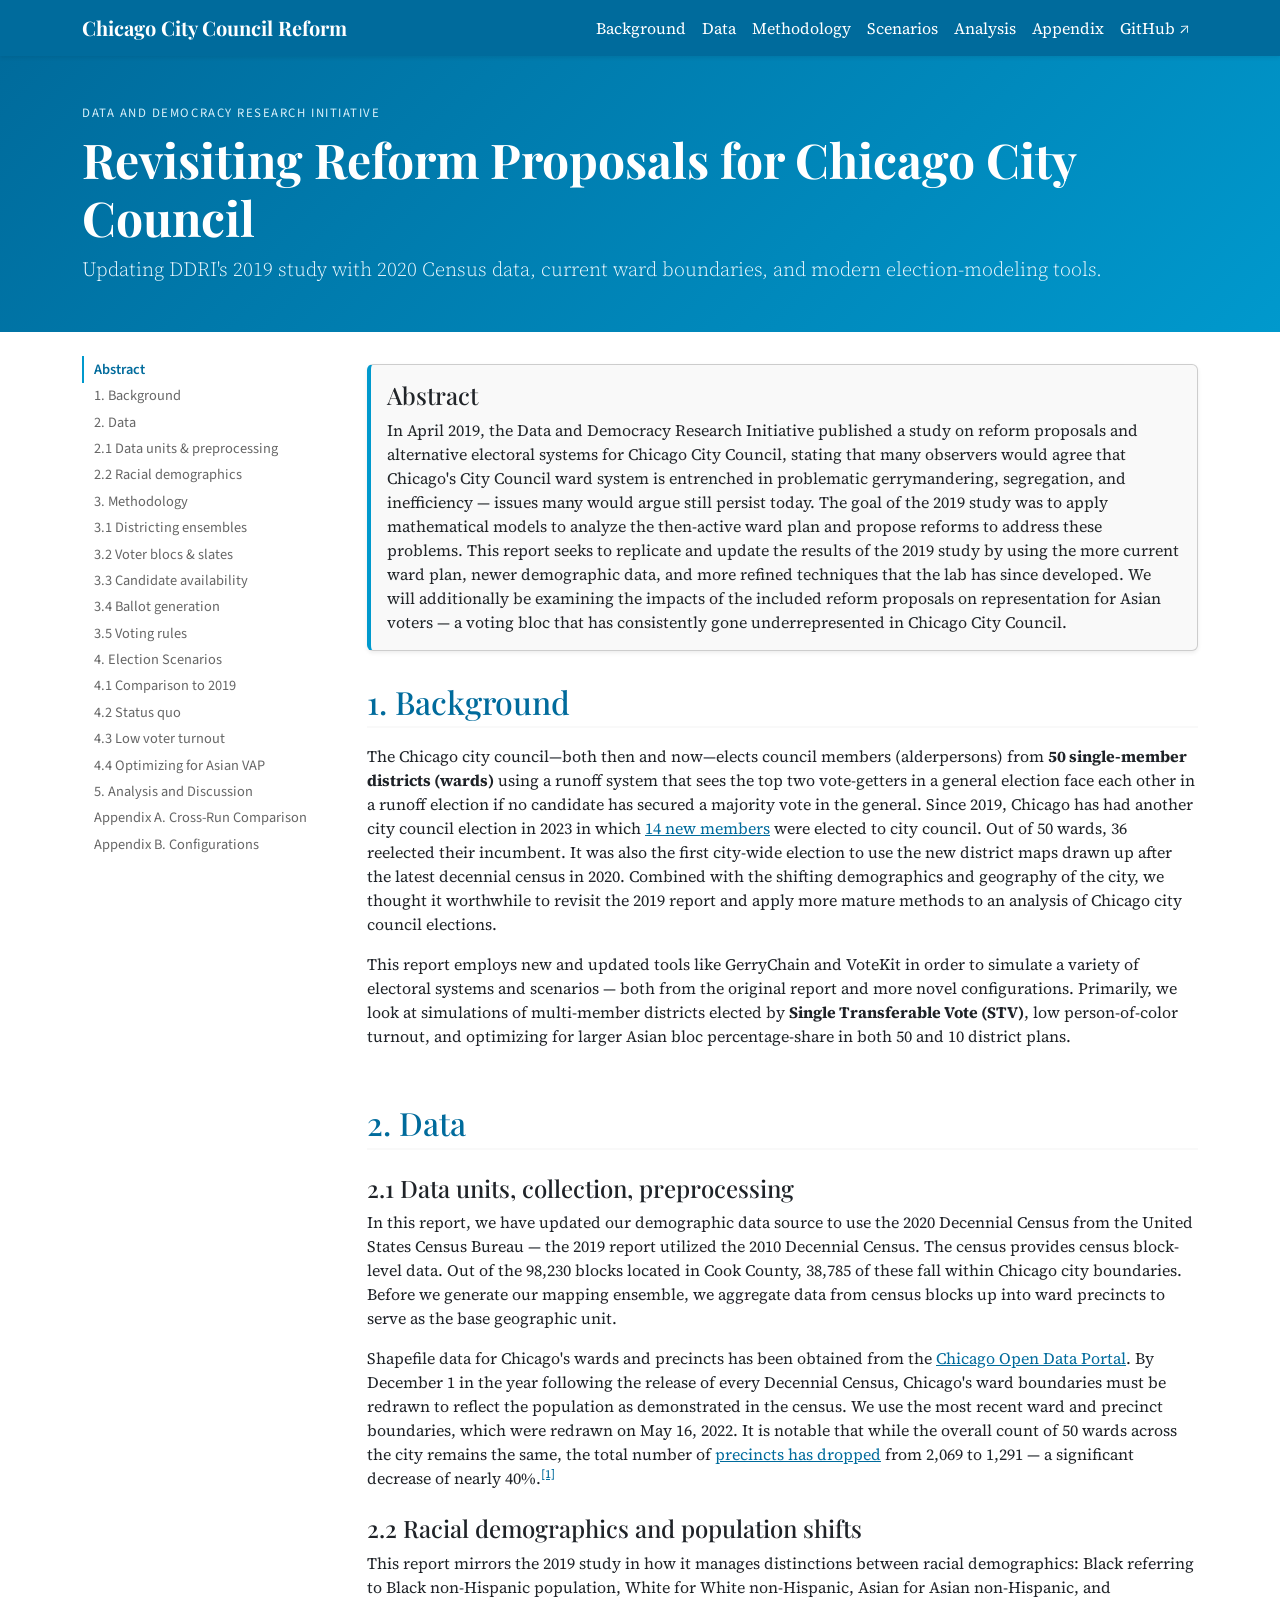
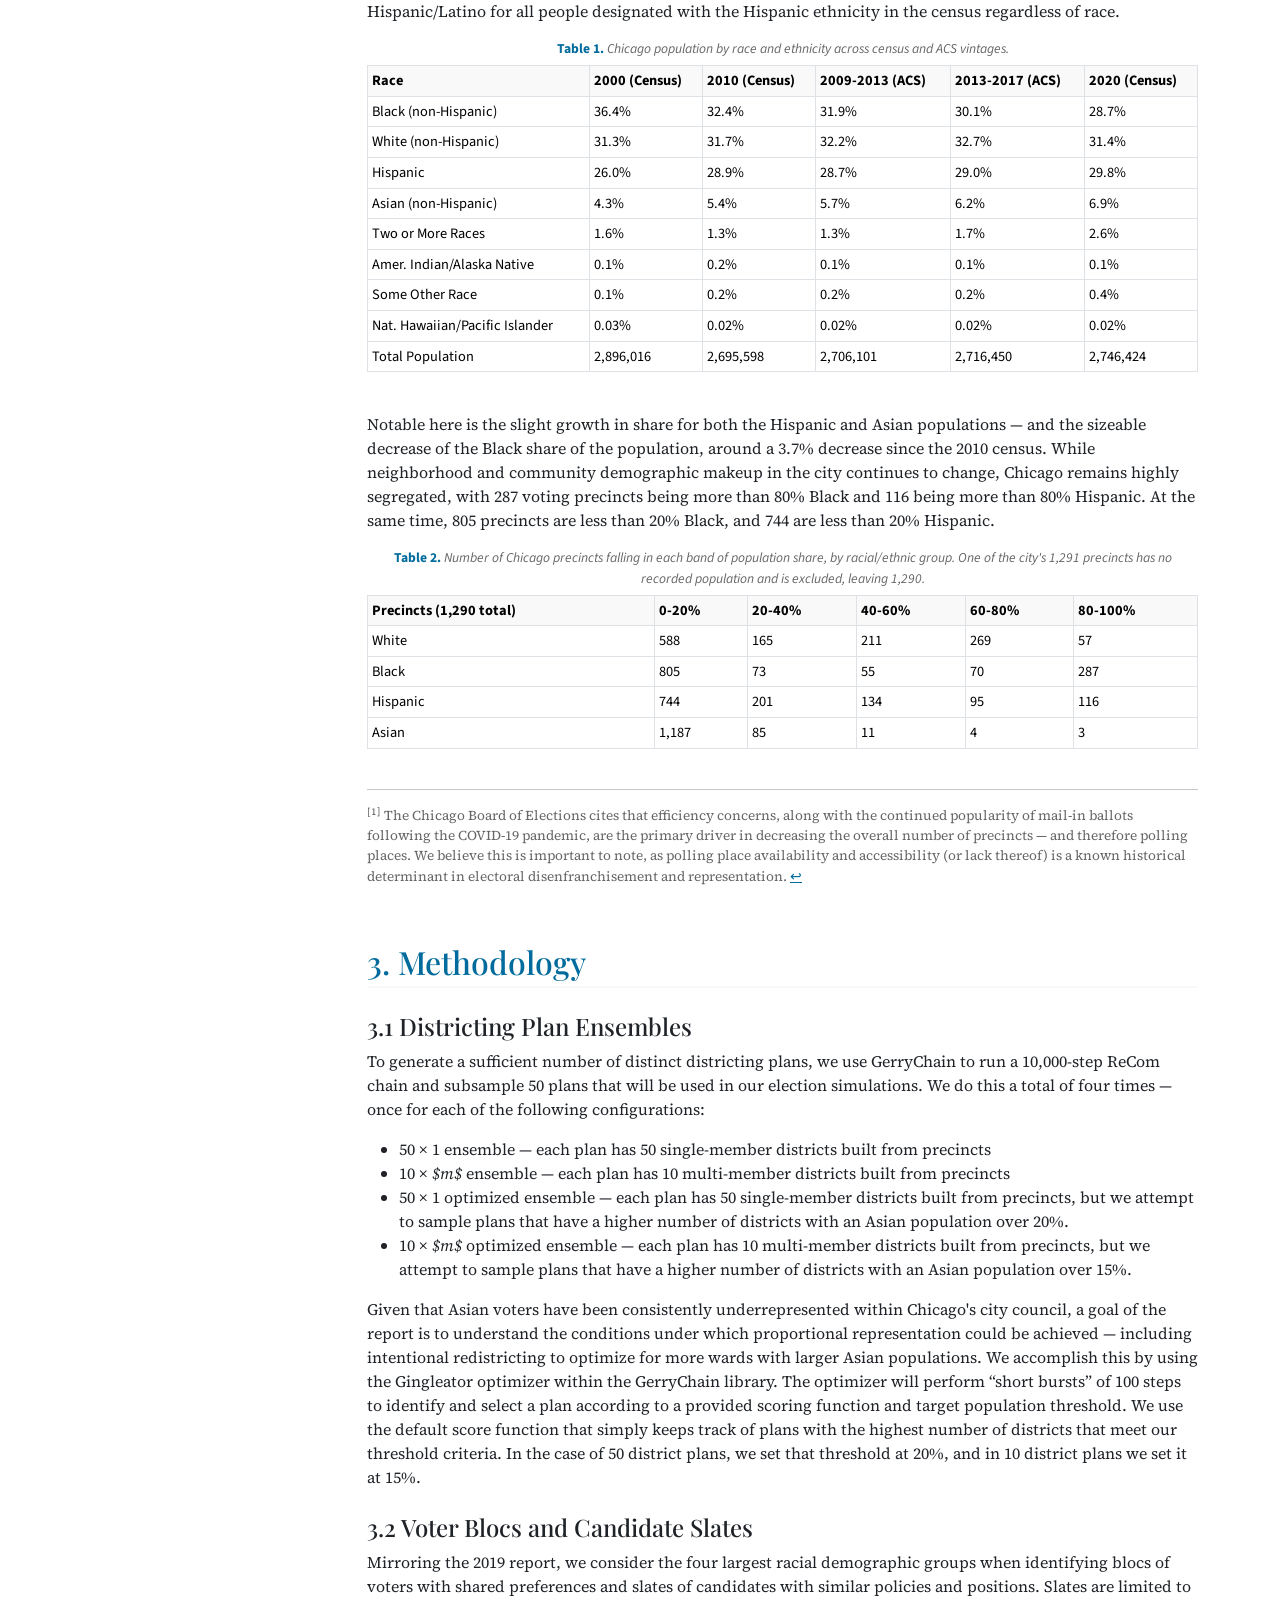
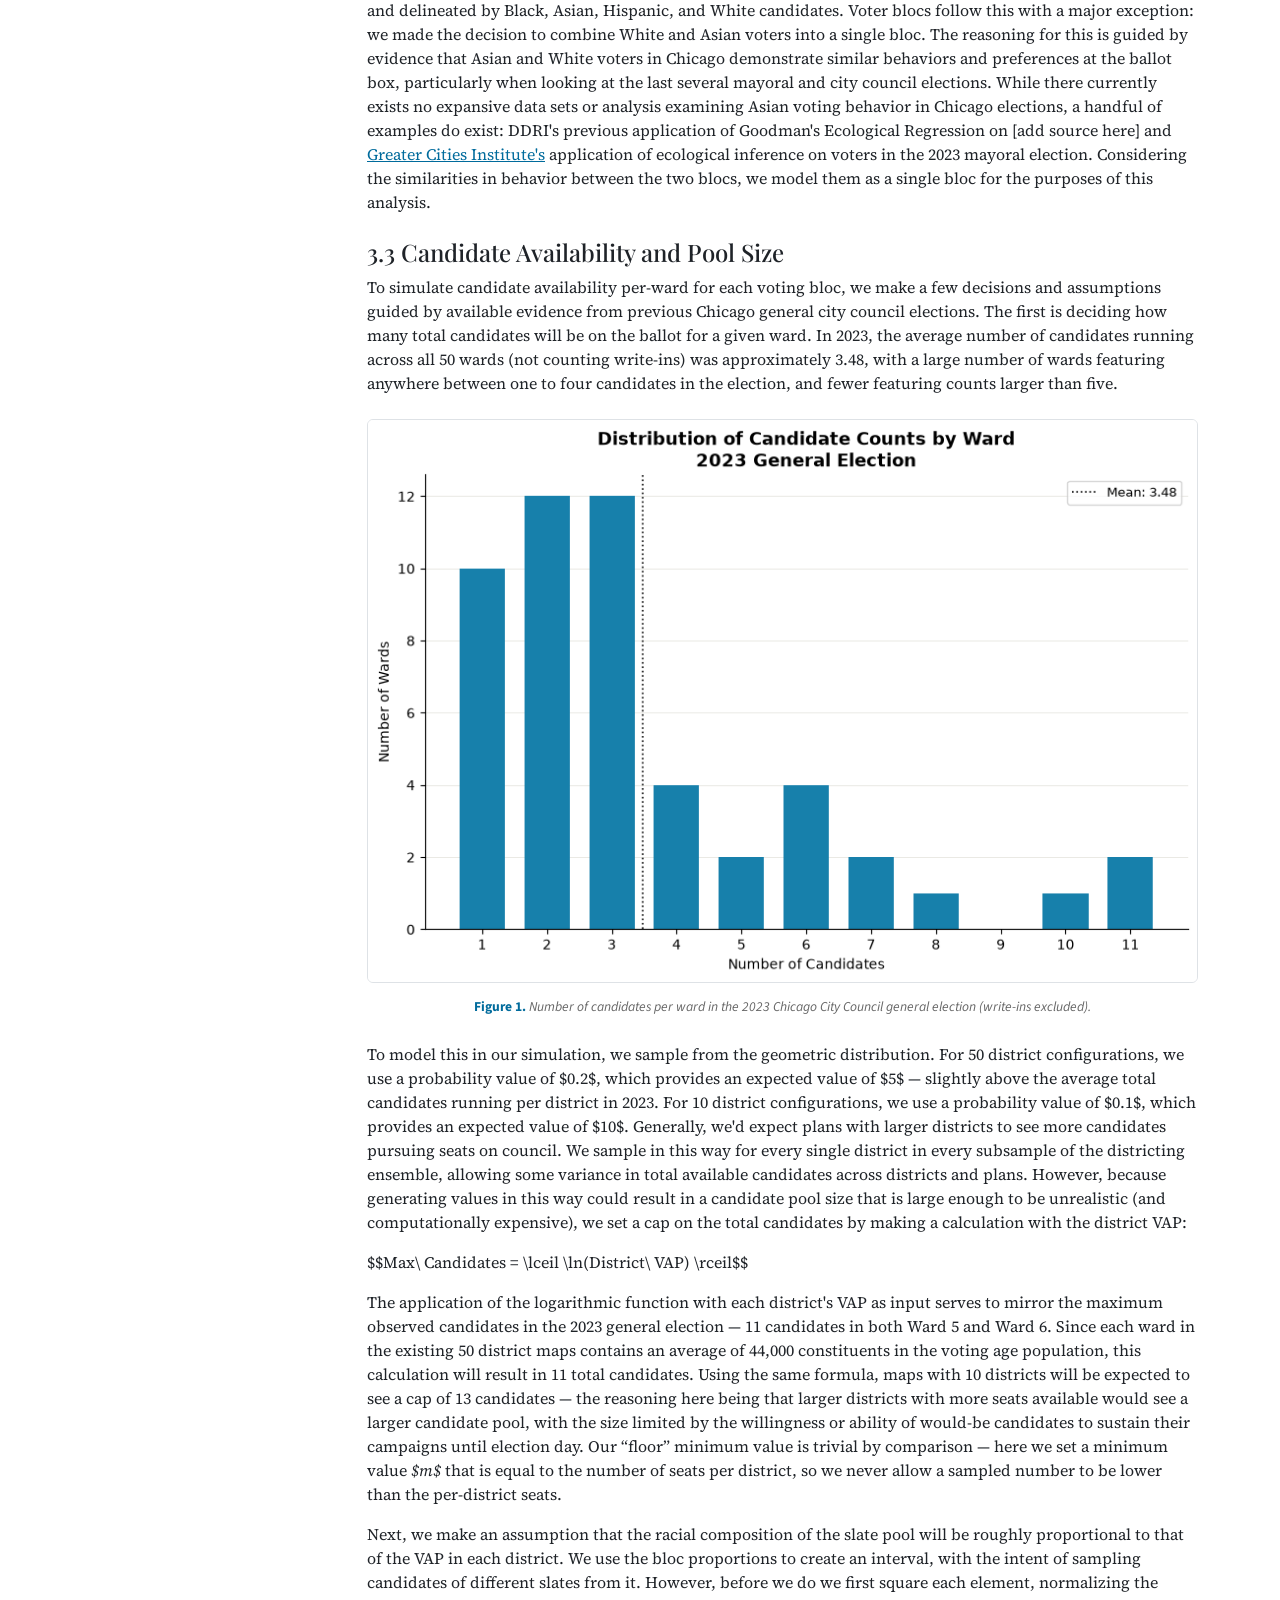
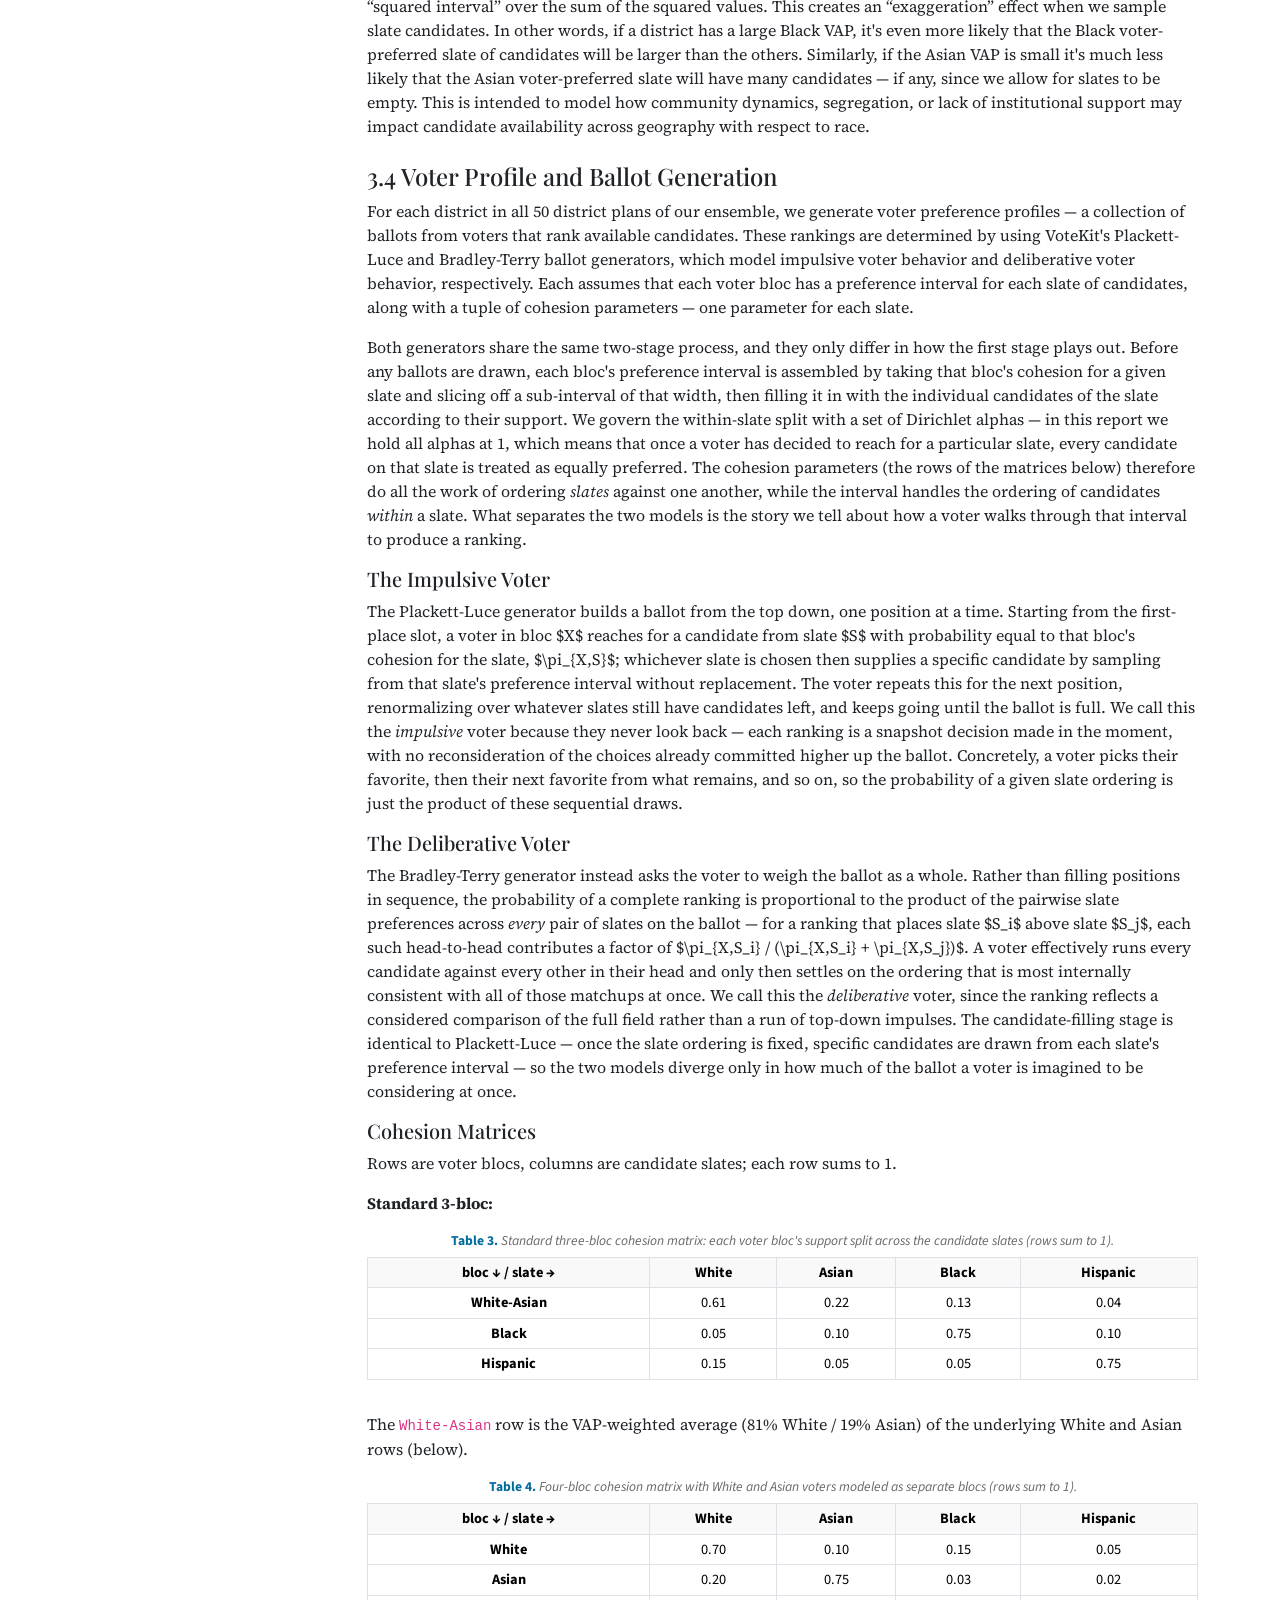
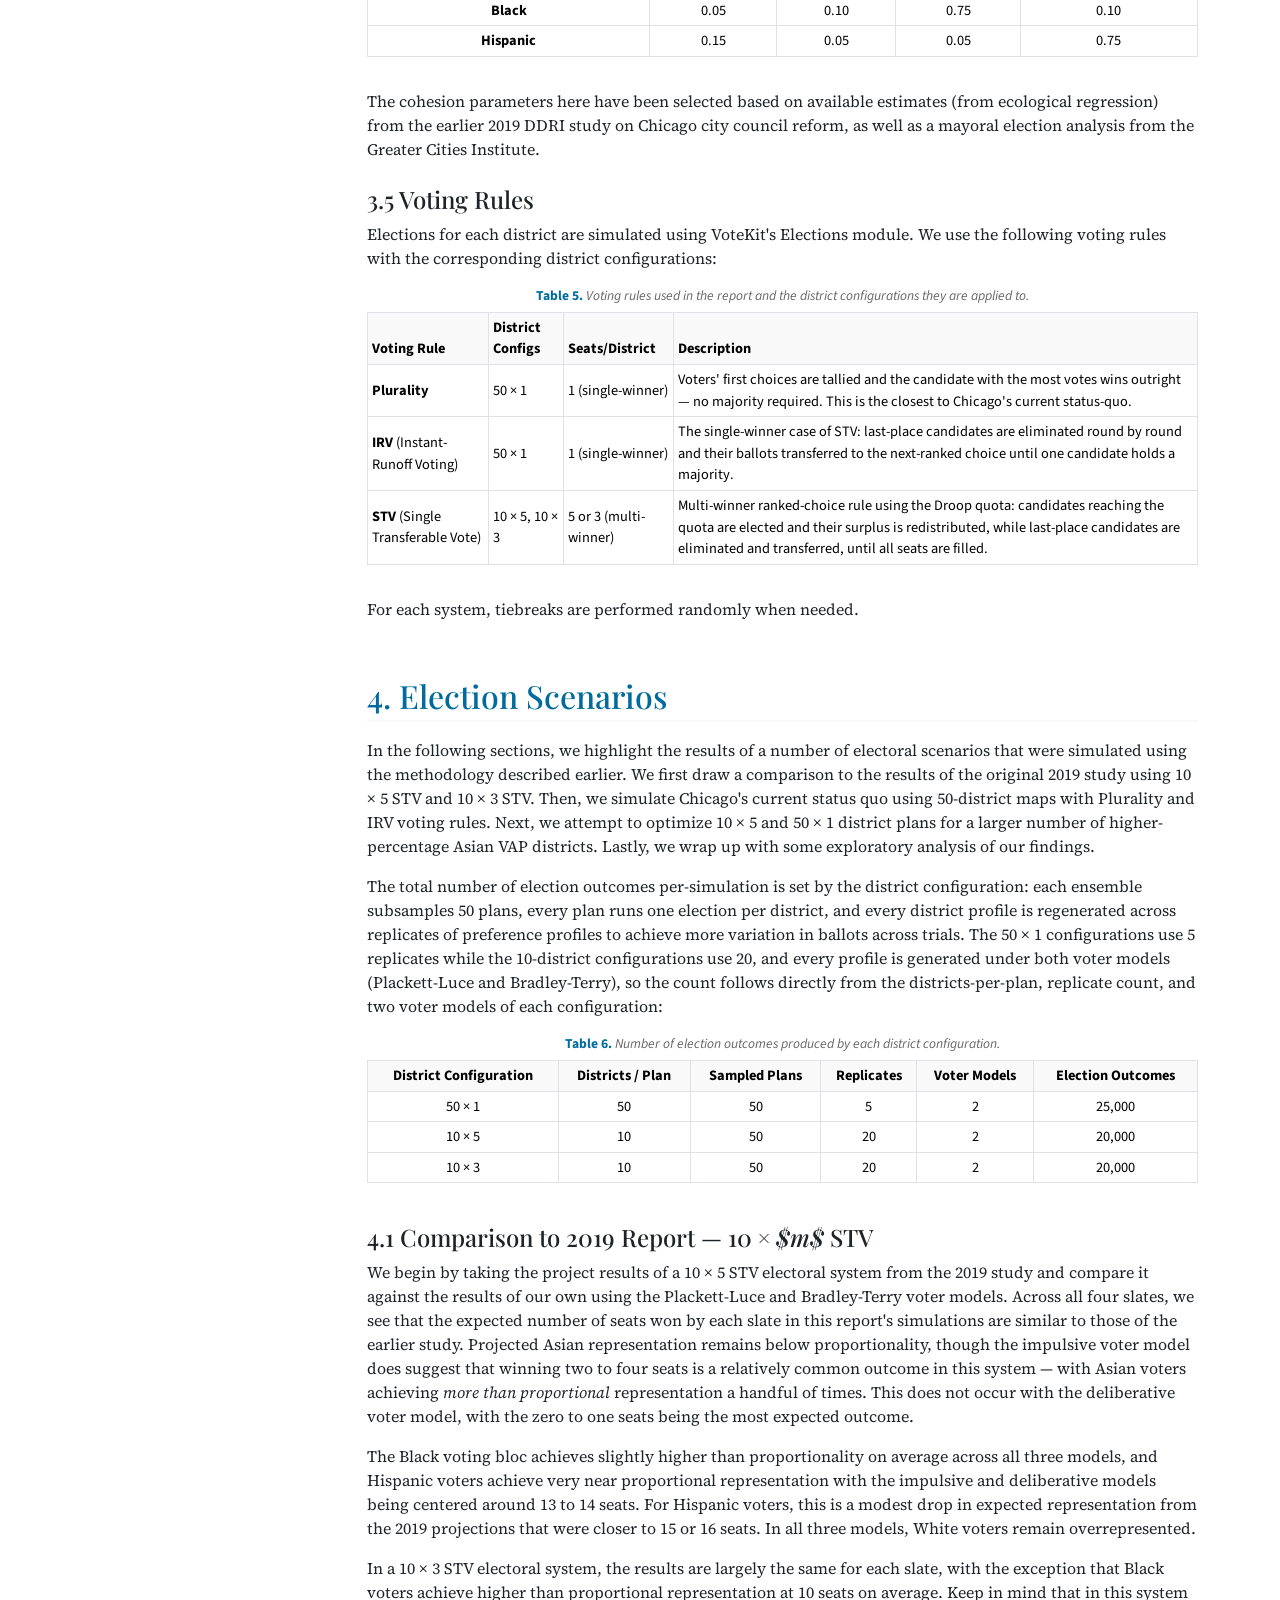
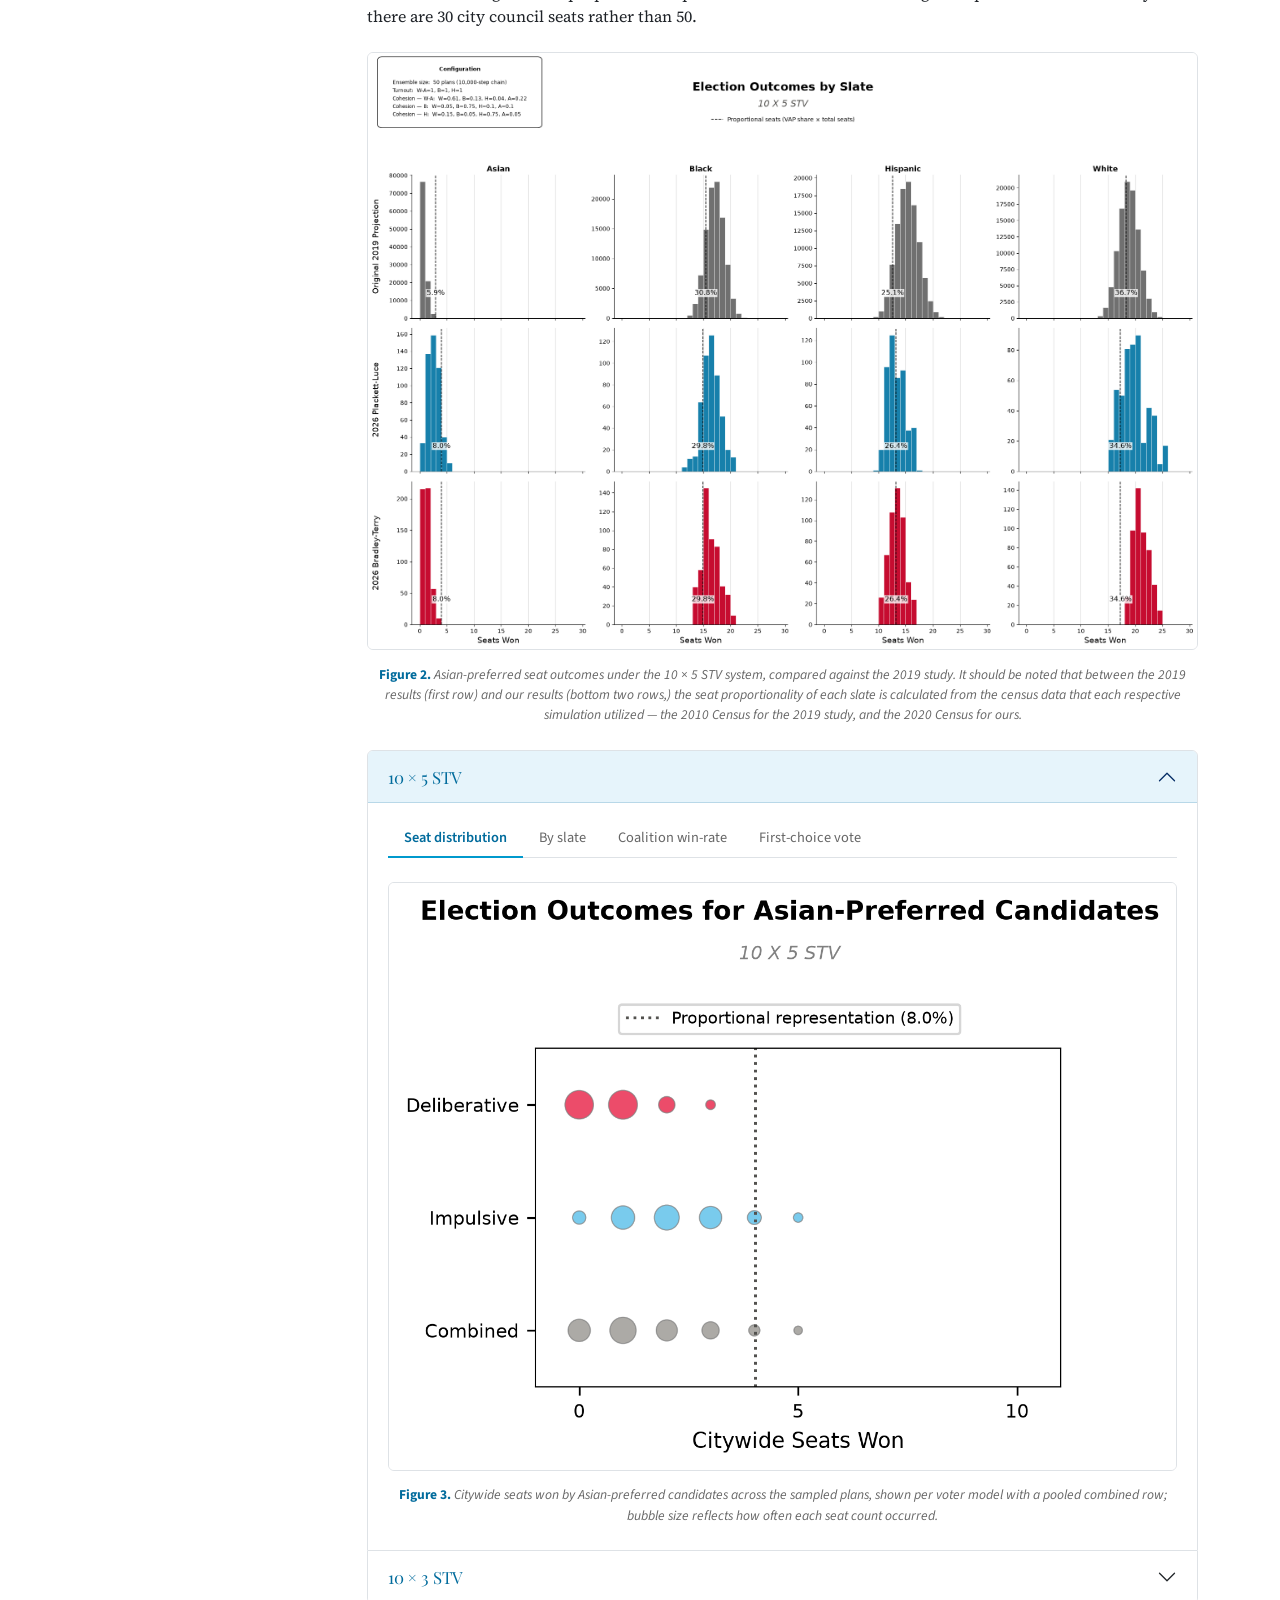
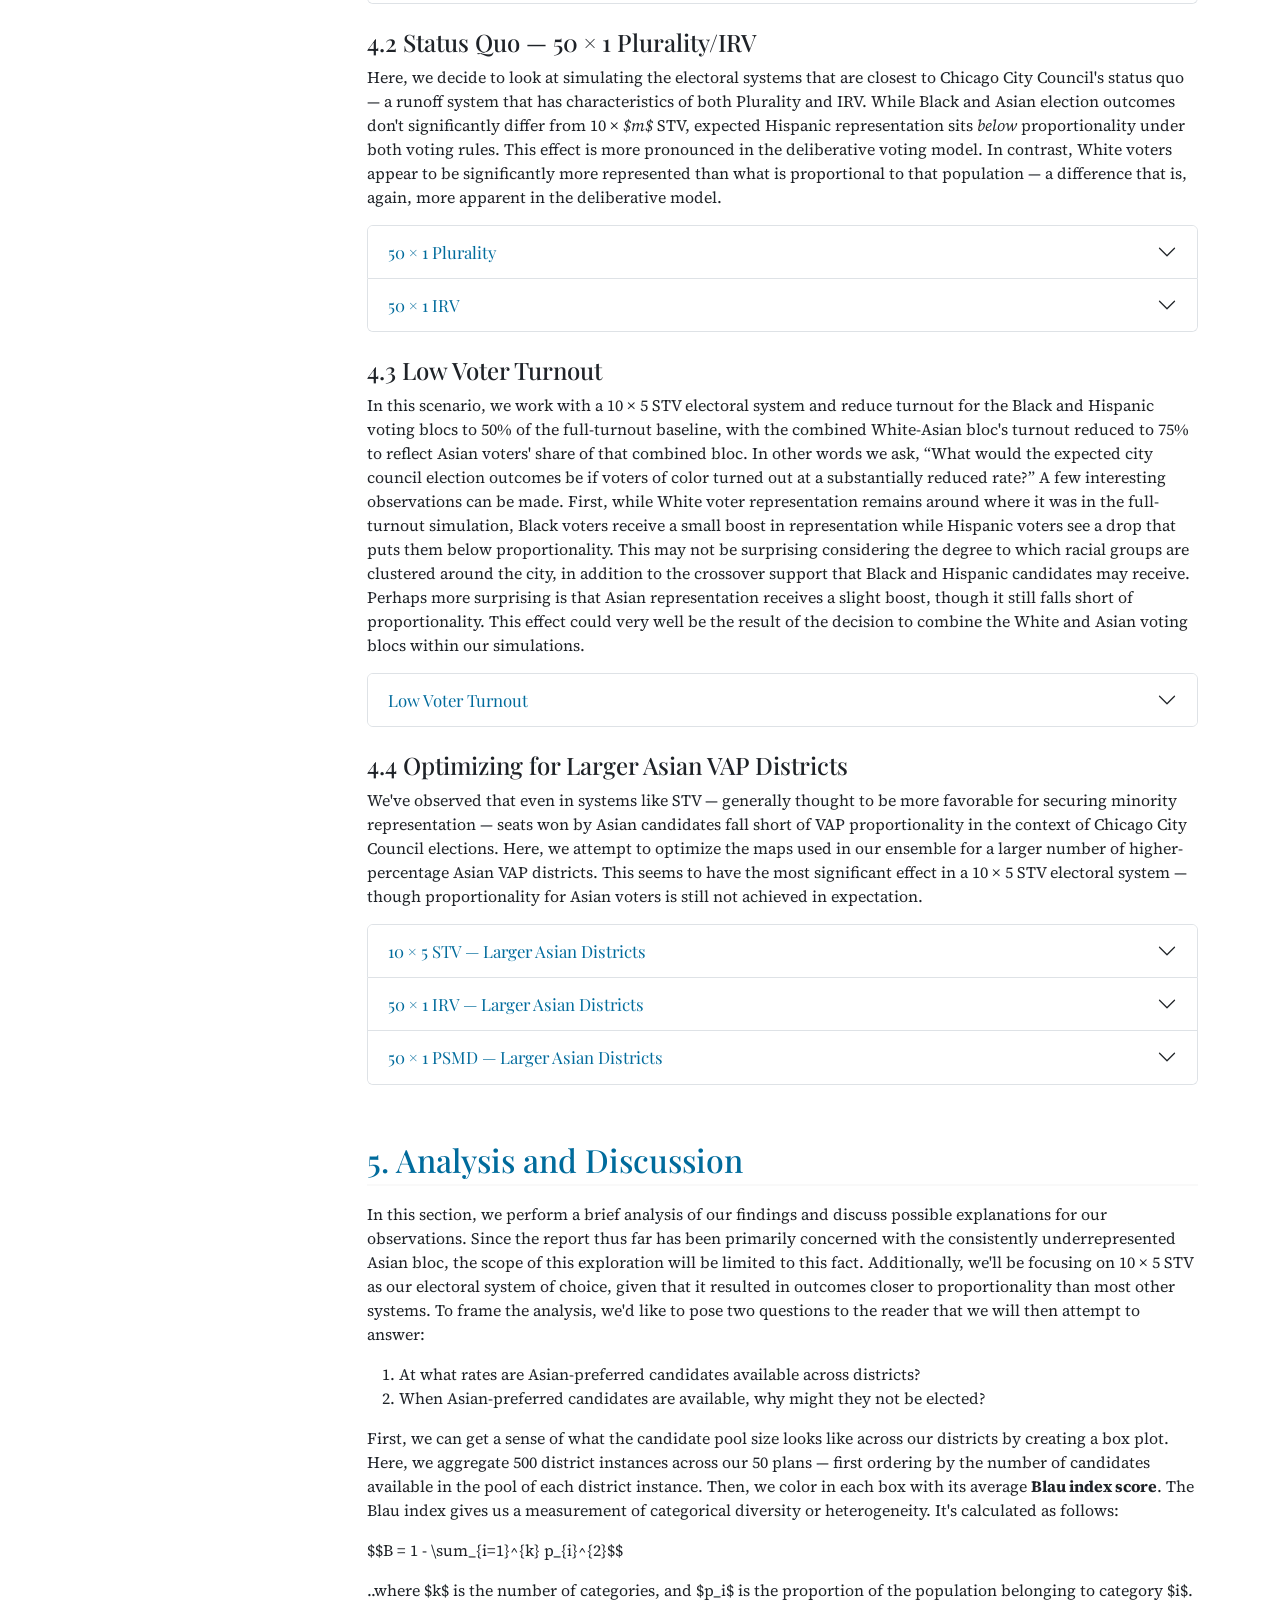
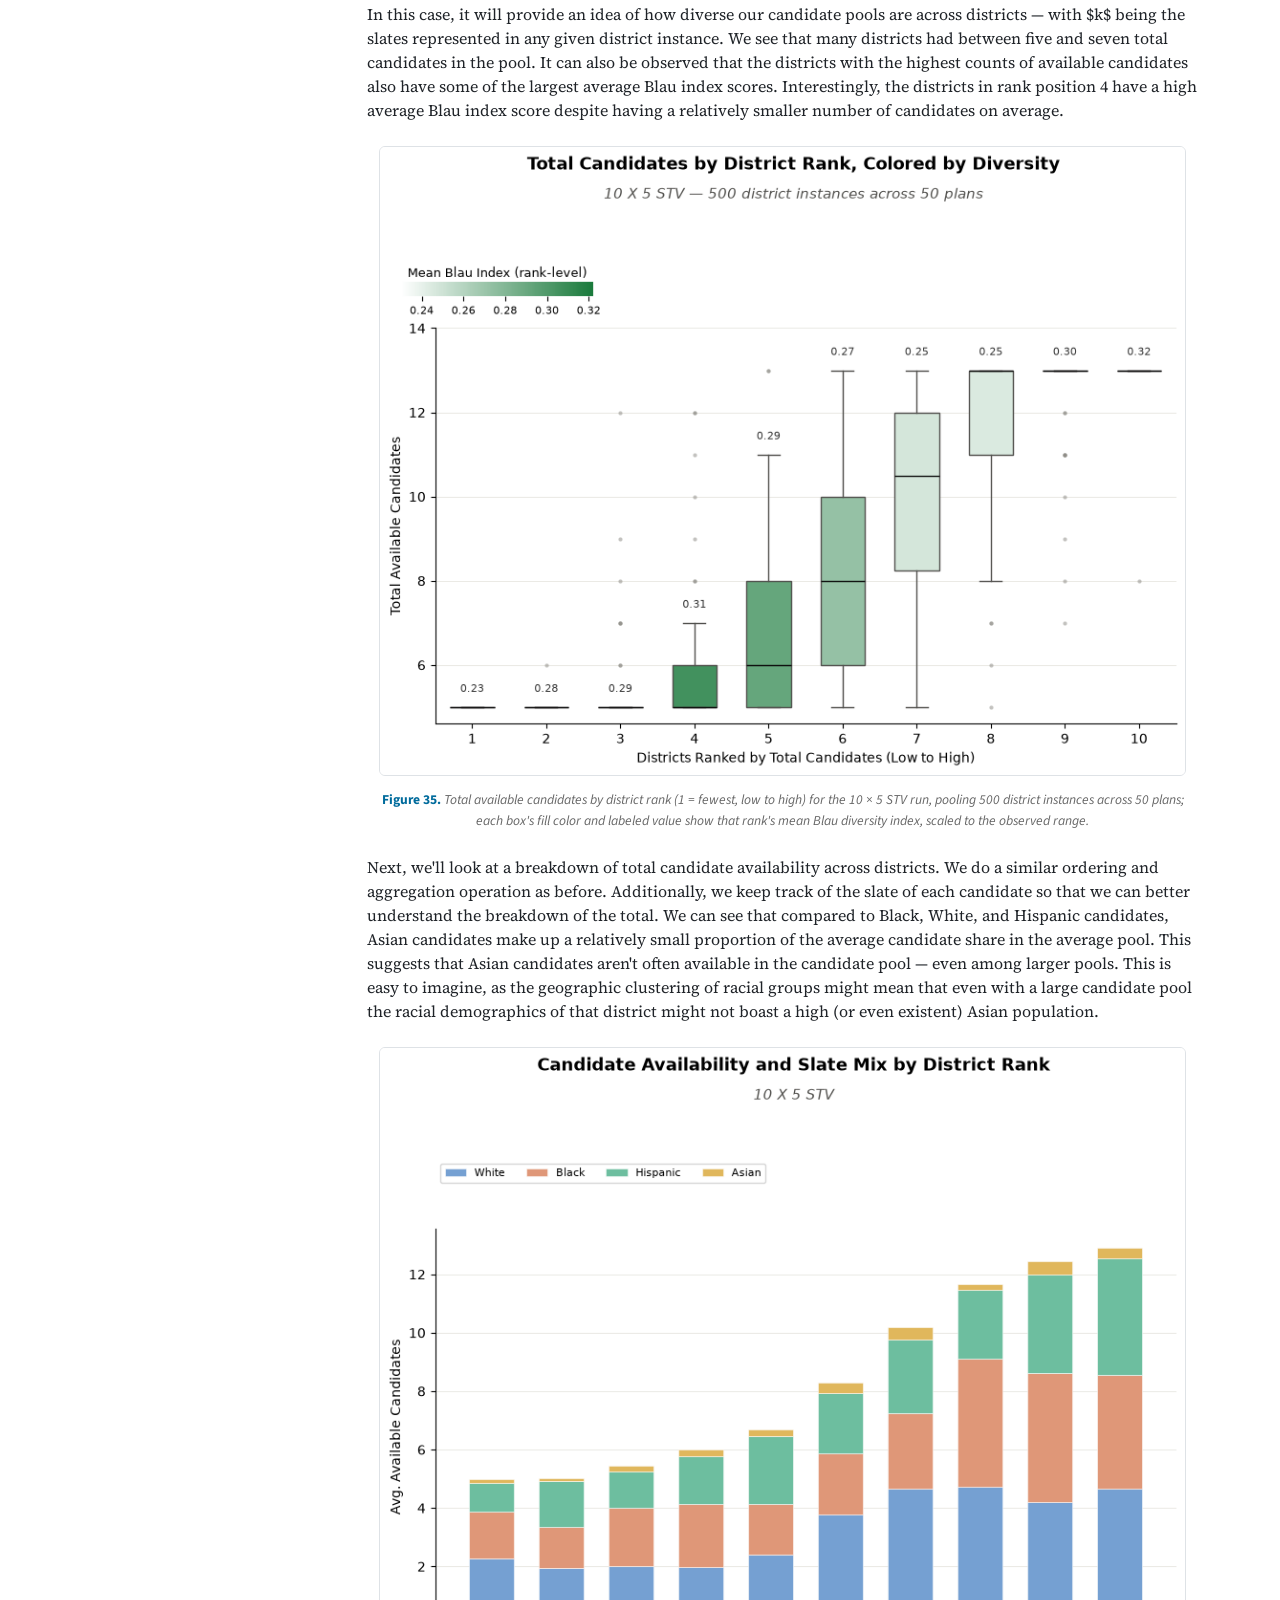
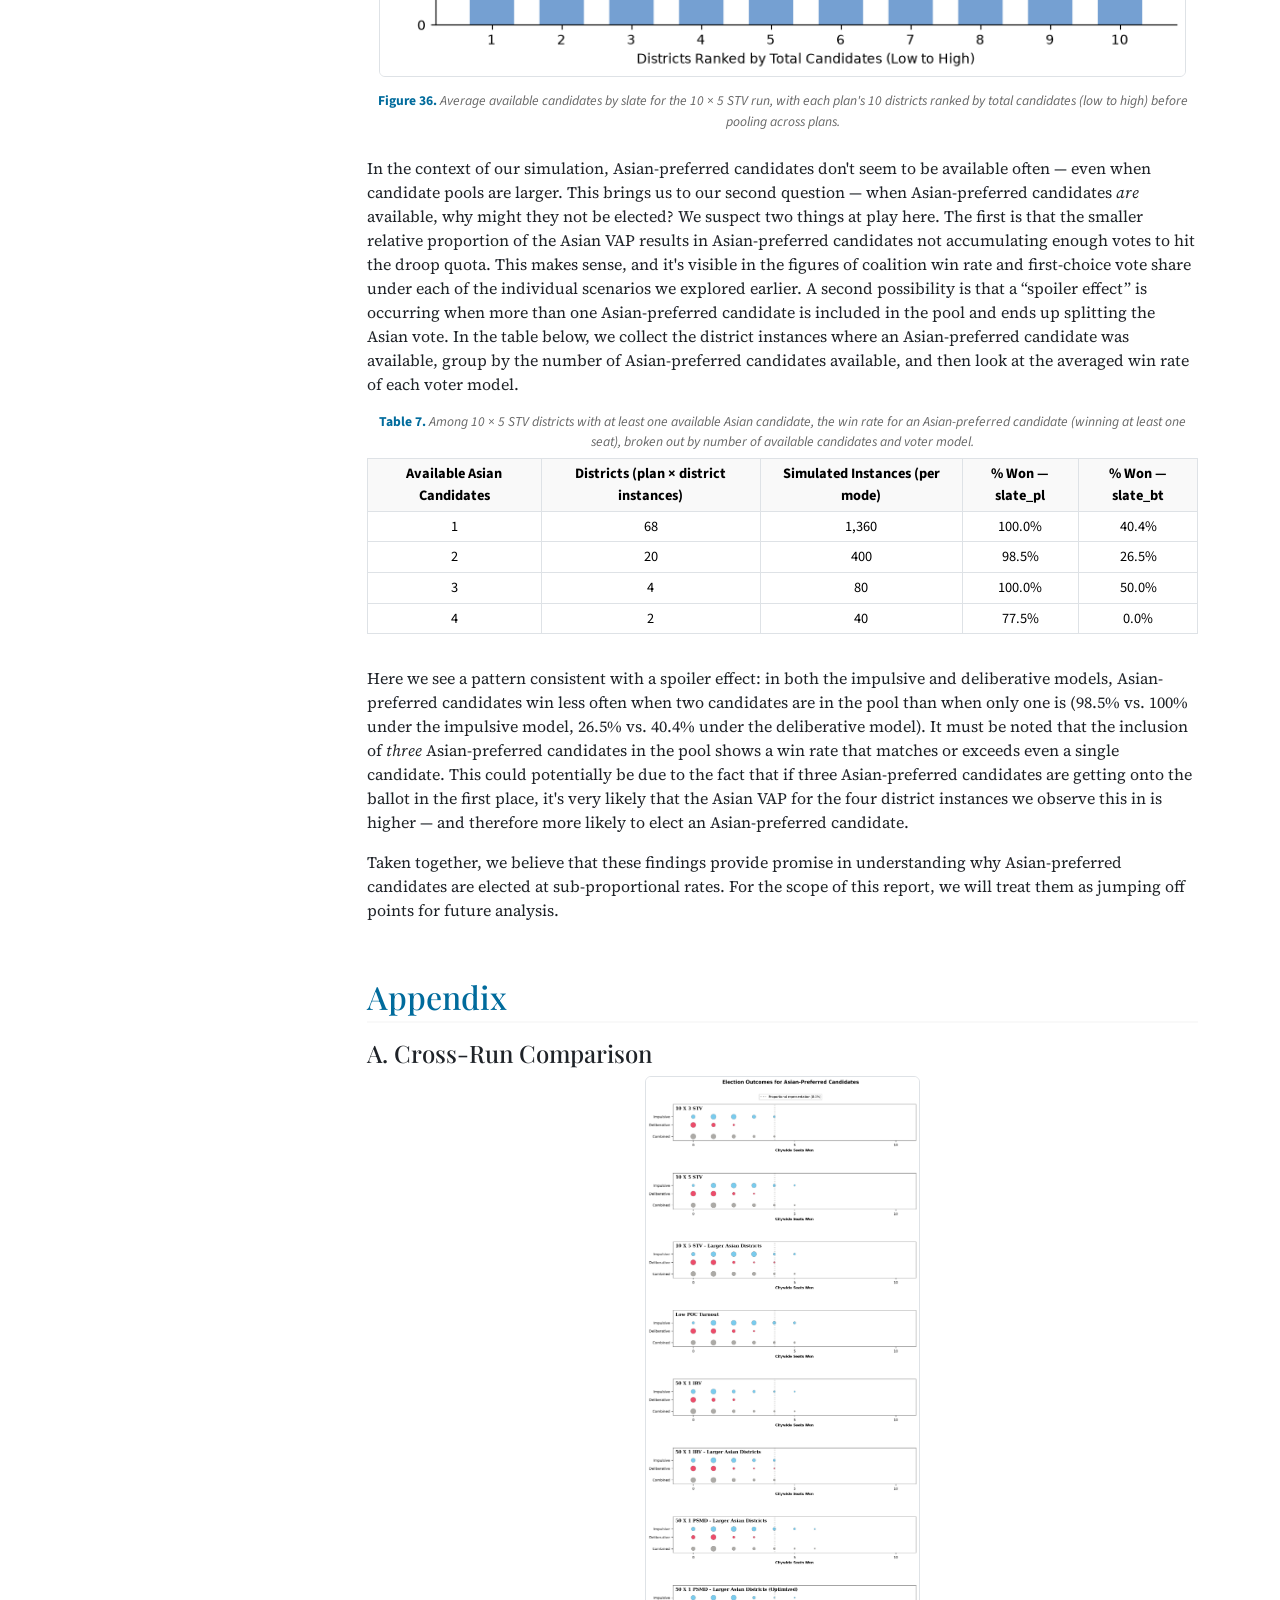
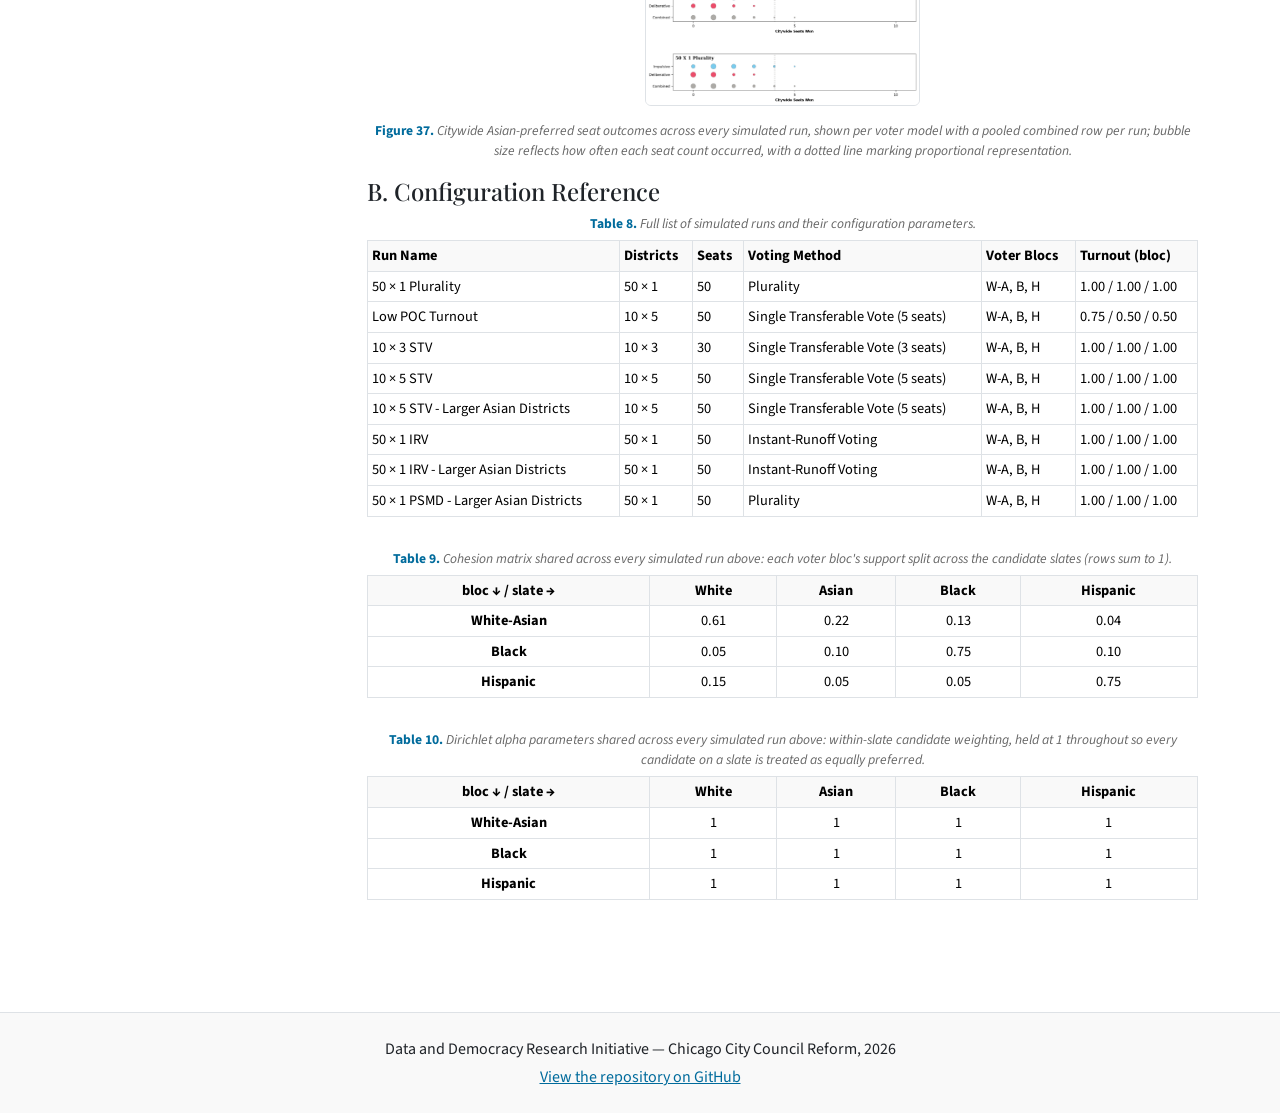
==== commit ef0a46cb: "Merge branch 'main' of github.com:mggg/Chicago-City-Council-Reform-2026" ====
--- a/index.html
+++ b/index.html
@@ -131,6 +131,28 @@
       background: transparent;
       border-bottom: 2px solid var(--mggg-blue);
     }
+
+    /* Overall vs. Asian-candidates-available sub-toggle, nested inside the
+       win-rate/first-choice-vote tabs */
+    .subtoggle {
+      display: flex;
+      justify-content: center;
+      gap: .25rem;
+      width: fit-content;
+      margin: 0 auto .5rem;
+      background: #e6f4fb;
+      border-radius: 999px;
+      padding: .25rem;
+    }
+    .subtoggle .nav-link {
+      font-family: "Source Sans Pro", sans-serif;
+      font-size: .8rem;
+      padding: .25rem .9rem;
+      border-radius: 999px;
+      color: var(--mggg-dark-blue);
+    }
+    .subtoggle .nav-link:hover { background: rgba(0,153,205,.15); }
+    .subtoggle .nav-link.active { background: var(--mggg-blue); color: #fff; font-weight: 600; }
 
     /* Zoomable figures + lightbox */
     img.zoomable { cursor: zoom-in; transition: box-shadow .15s ease; }
@@ -172,6 +194,7 @@
           <li class="nav-item"><a class="nav-link" href="#data">Data</a></li>
           <li class="nav-item"><a class="nav-link" href="#methodology">Methodology</a></li>
           <li class="nav-item"><a class="nav-link" href="#scenarios">Scenarios</a></li>
+          <li class="nav-item"><a class="nav-link" href="#analysis">Analysis</a></li>
           <li class="nav-item"><a class="nav-link" href="#appendix">Appendix</a></li>
           <li class="nav-item"><a class="nav-link" href="https://github.com/mggg/Chicago-City-Council-Reform-2026" target="_blank" rel="noopener">GitHub ↗</a></li>
         </ul>
@@ -215,7 +238,9 @@
             <a class="nav-link" href="#low-turnout">4.3 Low voter turnout</a>
             <a class="nav-link" href="#optimizing">4.4 Optimizing for Asian VAP</a>
           </nav>
-          <a class="nav-link" href="#appendix">Appendix A. Configurations</a>
+          <a class="nav-link" href="#analysis">5. Analysis and Discussion</a>
+          <a class="nav-link" href="#appendix-a">Appendix A. Cross-Run Comparison</a>
+          <a class="nav-link" href="#appendix-b">Appendix B. Configurations</a>
         </nav>
       </div>
 
@@ -235,7 +260,7 @@
         <!-- 1. Background -->
         <section id="background" class="mb-5">
           <h2>1. Background</h2>
-          <p>The Chicago city council&mdash;both then and now&mdash;elects council members (alderpersons) from <strong>50 single-member districts (wards)</strong> using a runoff system that sees the top two vote-getters in a general election face each other in a runoff election if no candidate has secured a majority vote in the general. Since 2019, Chicago has had another city council election in 2023 in which [xx] new members were elected to city council. It was also the first city-wide election to use the new district maps drawn up after the latest decennial census in 2020. Combined with the shifting demographics and geography of the city, we thought it worthwhile to revisit the 2019 report and apply more mature methods to an analysis of Chicago city council elections.</p>
+          <p>The Chicago city council&mdash;both then and now&mdash;elects council members (alderpersons) from <strong>50 single-member districts (wards)</strong> using a runoff system that sees the top two vote-getters in a general election face each other in a runoff election if no candidate has secured a majority vote in the general. Since 2019, Chicago has had another city council election in 2023 in which <a href="https://ballotpedia.org/City_elections_in_Chicago,_Illinois_(2023)" target="_blank" rel="noopener">14 new members</a> were elected to city council. Out of 50 wards, 36 reelected their incumbent. It was also the first city-wide election to use the new district maps drawn up after the latest decennial census in 2020. Combined with the shifting demographics and geography of the city, we thought it worthwhile to revisit the 2019 report and apply more mature methods to an analysis of Chicago city council elections.</p>
           <p>This report employs new and updated tools like GerryChain and VoteKit in order to simulate a variety of electoral systems and scenarios &mdash; both from the original report and more novel configurations. Primarily, we look at simulations of multi-member districts elected by <strong>Single Transferable Vote (STV)</strong>, low person-of-color turnout, and optimizing for larger Asian bloc percentage-share in both 50 and 10 district plans.</p>
         </section>
 
@@ -244,8 +269,8 @@
           <h2>2. Data</h2>
 
           <h3 class="h4 mt-4" id="data-units">2.1 Data units, collection, preprocessing</h3>
-          <p>In this report, we have updated our demographic data source to use the 2020 Decennial Census from the United State Census Bureau &mdash; the 2019 report utilized the 2010 Decennial Census. The census provides census block-level data. Out of the 98,230 blocks located in Cook County, 38,785 of these fall within Chicago city boundaries. Before we generate our mapping ensemble, we aggregate data from census blocks up into ward precincts to serve as the base geographic unit.</p>
-          <p>Shapefile data for Chicago's wards and precincts has been obtained from the <a href="https://data.cityofchicago.org/Facilities-Geographic-Boundaries/Boundaries-Ward-Precincts-2025-/i8fv-xe4b/about_data" target="_blank" rel="noopener">Chicago Open Data Portal</a>. By December 1 in the year following the release of every Decennial Census, Chicago's ward boundaries must be redrawn to reflect the population as demonstrated in the census. We use the most recent ward and precinct boundaries, which were redrawn on May 16, 2022. It is notable that while the overall count of 50 wards across the city remains the same, the total number of <a href="https://news.wttw.com/2022/08/29/chicago-board-elections-shrinks-number-precincts-nearly-40" target="_blank" rel="noopener">precincts has dropped</a> from 2069 to 1291 &mdash; a significant decrease of nearly 40%.<sup><a href="#fn1" id="fnref1">[1]</a></sup></p>
+          <p>In this report, we have updated our demographic data source to use the 2020 Decennial Census from the United States Census Bureau &mdash; the 2019 report utilized the 2010 Decennial Census. The census provides census block-level data. Out of the 98,230 blocks located in Cook County, 38,785 of these fall within Chicago city boundaries. Before we generate our mapping ensemble, we aggregate data from census blocks up into ward precincts to serve as the base geographic unit.</p>
+          <p>Shapefile data for Chicago's wards and precincts has been obtained from the <a href="https://data.cityofchicago.org/Facilities-Geographic-Boundaries/Boundaries-Ward-Precincts-2025-/i8fv-xe4b/about_data" target="_blank" rel="noopener">Chicago Open Data Portal</a>. By December 1 in the year following the release of every Decennial Census, Chicago's ward boundaries must be redrawn to reflect the population as demonstrated in the census. We use the most recent ward and precinct boundaries, which were redrawn on May 16, 2022. It is notable that while the overall count of 50 wards across the city remains the same, the total number of <a href="https://news.wttw.com/2022/08/29/chicago-board-elections-shrinks-number-precincts-nearly-40" target="_blank" rel="noopener">precincts has dropped</a> from 2,069 to 1,291 &mdash; a significant decrease of nearly 40%.<sup><a href="#fn1" id="fnref1">[1]</a></sup></p>
 
           <h3 class="h4 mt-4" id="demographics">2.2 Racial demographics and population shifts</h3>
           <p>This report mirrors the 2019 study in how it manages distinctions between racial demographics: Black referring to Black non-Hispanic population, White for White non-Hispanic, Asian for Asian non-Hispanic, and Hispanic/Latino for all people designated with the Hispanic ethnicity in the census regardless of race.</p>
@@ -268,12 +293,12 @@
             </table>
           </div>
 
-          <p>Notable here is the slight growth in share for both the Hispanic and Asian populations &mdash; and the sizeable decrease of the Black share of the population, around a 3.7% decrease since the 2010 census. While neighborhood and community demographic makeup in the city continues to change, Chicago remains highly segregated, with 287 voting precincts being more than 80% Black and 116 being more than 80% Hispanic. At the time time, 805 precincts are less than 20% Black, and 744 are less than 20% Hispanic.</p>
-
-          <p class="table-caption"><span class="fig-num">Table 2.</span> Number of Chicago precincts falling in each band of population share, by racial/ethnic group.</p>
+          <p>Notable here is the slight growth in share for both the Hispanic and Asian populations &mdash; and the sizeable decrease of the Black share of the population, around a 3.7% decrease since the 2010 census. While neighborhood and community demographic makeup in the city continues to change, Chicago remains highly segregated, with 287 voting precincts being more than 80% Black and 116 being more than 80% Hispanic. At the same time, 805 precincts are less than 20% Black, and 744 are less than 20% Hispanic.</p>
+
+          <p class="table-caption"><span class="fig-num">Table 2.</span> Number of Chicago precincts falling in each band of population share, by racial/ethnic group. One of the city's 1,291 precincts has no recorded population and is excluded, leaving 1,290.</p>
           <div class="table-responsive mb-4">
             <table class="table table-bordered table-sm align-middle">
-              <thead><tr><th>Precincts (1,291 total)</th><th>0-20%</th><th>20-40%</th><th>40-60%</th><th>60-80%</th><th>80-100%</th></tr></thead>
+              <thead><tr><th>Precincts (1,290 total)</th><th>0-20%</th><th>20-40%</th><th>40-60%</th><th>60-80%</th><th>80-100%</th></tr></thead>
               <tbody>
                 <tr><td>White</td><td>588</td><td>165</td><td>211</td><td>269</td><td>57</td></tr>
                 <tr><td>Black</td><td>805</td><td>73</td><td>55</td><td>70</td><td>287</td></tr>
@@ -284,7 +309,7 @@
           </div>
 
           <hr>
-          <p class="footnote" id="fn1"><sup>[1]</sup> The Chicago Board of Elections cites that efficiency concerns, along with the continued popularity of mail-in ballots following the COVID-19 pandemic, are the primary driver in decreasing the overall number of precincts &mdash; and therefore polling places. We believe this is important to note, as polling place availability and accessibility (or lackthereof) is a known historical determinant in electoral disenfranchisement and representation. <a href="#fnref1">&#8617;</a></p>
+          <p class="footnote" id="fn1"><sup>[1]</sup> The Chicago Board of Elections cites that efficiency concerns, along with the continued popularity of mail-in ballots following the COVID-19 pandemic, are the primary driver in decreasing the overall number of precincts &mdash; and therefore polling places. We believe this is important to note, as polling place availability and accessibility (or lack thereof) is a known historical determinant in electoral disenfranchisement and representation. <a href="#fnref1">&#8617;</a></p>
         </section>
 
         <!-- 3. Methodology -->
@@ -299,7 +324,7 @@
             <li>50 &times; 1 optimized ensemble &mdash; each plan has 50 single-member districts built from precincts, but we attempt to sample plans that have a higher number of districts with an Asian population over 20%.</li>
             <li>10 &times; <em>$m$</em> optimized ensemble &mdash; each plan has 10 multi-member districts built from precincts, but we attempt to sample plans that have a higher number of districts with an Asian population over 15%.</li>
           </ul>
-          <p>Given that Asian voters have been consistently underpresented within Chicago's city council, a goal of the report is to understand the conditions under which proportional representation could be achieved &mdash; including intentional redistricting to optimize for more wards with larger Asian populations. We accomplish this by using the Gingleator optimizer within the GerryChain library. The optimizer will perform &ldquo;short bursts&rdquo; of 100 steps to identify and select a plan according to a provided scoring function and target population threshold. We use the default score function that simply keeps track of plans with the highest number of districts that meet our threshold criteria. In the case of 50 district plans, we set that threshold at 20%, and in 10 district plans we set it at 15%.</p>
+          <p>Given that Asian voters have been consistently underrepresented within Chicago's city council, a goal of the report is to understand the conditions under which proportional representation could be achieved &mdash; including intentional redistricting to optimize for more wards with larger Asian populations. We accomplish this by using the Gingleator optimizer within the GerryChain library. The optimizer will perform &ldquo;short bursts&rdquo; of 100 steps to identify and select a plan according to a provided scoring function and target population threshold. We use the default score function that simply keeps track of plans with the highest number of districts that meet our threshold criteria. In the case of 50 district plans, we set that threshold at 20%, and in 10 district plans we set it at 15%.</p>
 
           <h3 class="h4 mt-4" id="blocs">3.2 Voter Blocs and Candidate Slates</h3>
           <p>Mirroring the 2019 report, we consider the four largest racial demographic groups when identifying blocs of voters with shared preferences and slates of candidates with similar policies and positions. Slates are limited to and delineated by Black, Asian, Hispanic, and White candidates. Voter blocs follow this with a major exception: we made the decision to combine White and Asian voters into a single bloc. The reasoning for this is guided by evidence that Asian and White voters in Chicago demonstrate similar behaviors and preferences at the ballot box, particularly when looking at the last several mayoral and city council elections. While there currently exists no expansive data sets or analysis examining Asian voting behavior in Chicago elections, a handful of examples do exist: DDRI's previous application of Goodman's Ecological Regression on [add source here] and <a href="https://uofi.app.box.com/s/g2wlv9836atormomsn64alse2ysapjrd" target="_blank" rel="noopener">Greater Cities Institute's</a> application of ecological inference on voters in the 2023 mayoral election. Considering the similarities in behavior between the two blocs, we model them as a single bloc for the purposes of this analysis.</p>
@@ -312,13 +337,13 @@
             <figcaption class="figure-caption"><span class="fig-num">Figure 1.</span> Number of candidates per ward in the 2023 Chicago City Council general election (write-ins excluded).</figcaption>
           </figure>
 
-          <p>To model this in our simulation, we sample from the geometric distribution. For 50 district configurations, we use a probability value of $0.2$, which provides an expected value of $5$ &mdash; slightly above the average total candidates running per district in 2023. For 10 district configurations, we use a probability value of $0.1$, which provides an expected value of $10$. Generally, we'd expected plans with larger districts to see more candidates pursuing seats on council. We sample in this way for every single district in every subsample of the districting ensemble, allowing some variance in total available candidates across districts and plans. However, because generating values in this way could result in a candidate pool size that is large enough to be unrealistic (and computationally expensive,) we set a cap on the total candidates by making a calculation with the district VAP:</p>
-          <p>$$Max\ Candidates = \lceil log_{10}(District\ VAP) \rceil$$</p>
-          <p>The application of the logarithmic function with each district's VAP as input serves to mirror the maximum observed candidates in the 2023 general election &mdash; 11 candidates in both Ward 5 and Ward 6. Since each ward in the existing 50 district maps contains an average of 44,000 constituents in the voting age population, this calculation will result in 11 total candidates. Using the same formula, maps with 10 districts will be expected to see a cap of 13 candidates &mdash; the reasoning here that larger districts with more seats available would see a larger candidate pool with the size limited by the willingness or ability of would-be candidates to persist their campaigns until election day. Our &ldquo;floor&rdquo; minimum value is trival by comparison &mdash; here we set a minimum value <em>$m$</em> that is equal to the number of seats per district, so we never allow a sampled number to be lower than the per-district seats.</p>
-          <p>Next, we make an assumption that the racial composition of the slate pool will be roughly proportional to that of the VAP in each district. Using the bloc proportions to create an interval with the intent to sample candidates of different slates from this interval. However, before we do we first square each element, normalizing the &ldquo;squared interval&rdquo; over the sum of the squared values. This creates an &ldquo;exaggeration&rdquo; effect when we sample slate candidates. In other words, if a district has a large Black VAP, it's even more likely that the Black voter-preferred slate of candidates will be larger than the others. Similarly, if the Asian VAP is small it's much less likely that the Asian voter-preferred slate will have many candidates &mdash; if any, since we allow for slates to be empty. This is intended to model how community dynamics, segregation, or lack of institutional support may impact candidate availability across geography with respect to race.</p>
+          <p>To model this in our simulation, we sample from the geometric distribution. For 50 district configurations, we use a probability value of $0.2$, which provides an expected value of $5$ &mdash; slightly above the average total candidates running per district in 2023. For 10 district configurations, we use a probability value of $0.1$, which provides an expected value of $10$. Generally, we'd expect plans with larger districts to see more candidates pursuing seats on council. We sample in this way for every single district in every subsample of the districting ensemble, allowing some variance in total available candidates across districts and plans. However, because generating values in this way could result in a candidate pool size that is large enough to be unrealistic (and computationally expensive), we set a cap on the total candidates by making a calculation with the district VAP:</p>
+          <p>$$Max\ Candidates = \lceil \ln(District\ VAP) \rceil$$</p>
+          <p>The application of the logarithmic function with each district's VAP as input serves to mirror the maximum observed candidates in the 2023 general election &mdash; 11 candidates in both Ward 5 and Ward 6. Since each ward in the existing 50 district maps contains an average of 44,000 constituents in the voting age population, this calculation will result in 11 total candidates. Using the same formula, maps with 10 districts will be expected to see a cap of 13 candidates &mdash; the reasoning here being that larger districts with more seats available would see a larger candidate pool, with the size limited by the willingness or ability of would-be candidates to sustain their campaigns until election day. Our &ldquo;floor&rdquo; minimum value is trivial by comparison &mdash; here we set a minimum value <em>$m$</em> that is equal to the number of seats per district, so we never allow a sampled number to be lower than the per-district seats.</p>
+          <p>Next, we make an assumption that the racial composition of the slate pool will be roughly proportional to that of the VAP in each district. We use the bloc proportions to create an interval, with the intent of sampling candidates of different slates from it. However, before we do we first square each element, normalizing the &ldquo;squared interval&rdquo; over the sum of the squared values. This creates an &ldquo;exaggeration&rdquo; effect when we sample slate candidates. In other words, if a district has a large Black VAP, it's even more likely that the Black voter-preferred slate of candidates will be larger than the others. Similarly, if the Asian VAP is small it's much less likely that the Asian voter-preferred slate will have many candidates &mdash; if any, since we allow for slates to be empty. This is intended to model how community dynamics, segregation, or lack of institutional support may impact candidate availability across geography with respect to race.</p>
 
           <h3 class="h4 mt-4" id="ballots">3.4 Voter Profile and Ballot Generation</h3>
-          <p>For each district in all 50 district plans of our ensemble, we generate voter preference profiles &mdash; a collection ballots from voters that rank available candidates. These rankings are determined by using VoteKit's Plackett-Luce and Bradley-Terry ballot generators, which model impulsive voter behavior and deliberative voter behavior, respectively. Each assumes that each voter bloc has a preference interval for each slate of candidates, along with tuple of cohesion parameters &mdash; one parameter for each slate.</p>
+          <p>For each district in all 50 district plans of our ensemble, we generate voter preference profiles &mdash; a collection of ballots from voters that rank available candidates. These rankings are determined by using VoteKit's Plackett-Luce and Bradley-Terry ballot generators, which model impulsive voter behavior and deliberative voter behavior, respectively. Each assumes that each voter bloc has a preference interval for each slate of candidates, along with a tuple of cohesion parameters &mdash; one parameter for each slate.</p>
           <p>Both generators share the same two-stage process, and they only differ in how the first stage plays out. Before any ballots are drawn, each bloc's preference interval is assembled by taking that bloc's cohesion for a given slate and slicing off a sub-interval of that width, then filling it in with the individual candidates of the slate according to their support. We govern the within-slate split with a set of Dirichlet alphas &mdash; in this report we hold all alphas at 1, which means that once a voter has decided to reach for a particular slate, every candidate on that slate is treated as equally preferred. The cohesion parameters (the rows of the matrices below) therefore do all the work of ordering <em>slates</em> against one another, while the interval handles the ordering of candidates <em>within</em> a slate. What separates the two models is the story we tell about how a voter walks through that interval to produce a ranking.</p>
 
           <h4 class="h5 mt-3">The Impulsive Voter</h4>
@@ -376,8 +401,8 @@
         <!-- 4. Election Scenarios -->
         <section id="scenarios" class="mb-5">
           <h2>4. Election Scenarios</h2>
-          <p>In the following sections, we highlight the results of a number of electoral scenarios that were simulated using the methodology described earlier. We first draw a comparison to the results of the original 2019 study using 10 &times; 5 STV and 10 &times; 3 STV. Then, we simulate Chicago's current status quo using 50-district maps with PSMD and IRV voting rules. Next, we attempt to optimize 10 &times; 5 and 50 &times; 1 district plans for a larger number of higher-percentage Asian VAP districts. Lastly, we wrap up with some exploratory analysis of our findings.</p>
-          <p>The total number of election outcomes per-simulation is set by the district configuration: each ensemble subsamples 50 plans, every plan runs one election per district, and every district profile is regenerated across replicates of preference profiles to achieve more variation in ballot across trials. The 50 &times; 1 configurations use 5 replicates while the 10-district configurations use 20, and every profile is generated under both voter models (Plackett-Luce and Bradley-Terry), so the count follows directly from the districts-per-plan, replicate count, and two voter models of each configuration:</p>
+          <p>In the following sections, we highlight the results of a number of electoral scenarios that were simulated using the methodology described earlier. We first draw a comparison to the results of the original 2019 study using 10 &times; 5 STV and 10 &times; 3 STV. Then, we simulate Chicago's current status quo using 50-district maps with Plurality and IRV voting rules. Next, we attempt to optimize 10 &times; 5 and 50 &times; 1 district plans for a larger number of higher-percentage Asian VAP districts. Lastly, we wrap up with some exploratory analysis of our findings.</p>
+          <p>The total number of election outcomes per-simulation is set by the district configuration: each ensemble subsamples 50 plans, every plan runs one election per district, and every district profile is regenerated across replicates of preference profiles to achieve more variation in ballots across trials. The 50 &times; 1 configurations use 5 replicates while the 10-district configurations use 20, and every profile is generated under both voter models (Plackett-Luce and Bradley-Terry), so the count follows directly from the districts-per-plan, replicate count, and two voter models of each configuration:</p>
           <p class="table-caption"><span class="fig-num">Table 6.</span> Number of election outcomes produced by each district configuration.</p>
           <div class="table-responsive mb-4">
             <table class="table table-bordered table-sm align-middle text-center">
@@ -392,9 +417,12 @@
 
           <!-- 4.1 -->
           <h3 class="h4 mt-4" id="comparison-2019">4.1 Comparison to 2019 Report &mdash; 10 &times; <em>$m$</em> STV</h3>
+          <p>We begin by taking the project results of a 10 &times; 5 STV electoral system from the 2019 study and compare it against the results of our own using the Plackett-Luce and Bradley-Terry voter models. Across all four slates, we see that the expected number of seats won by each slate in this report's simulations are similar to those of the earlier study. Projected Asian representation remains below proportionality, though the impulsive voter model does suggest that winning two to four seats is a relatively common outcome in this system &mdash; with Asian voters achieving <em>more than proportional</em> representation a handful of times. This does not occur with the deliberative voter model, with the zero to one seats being the most expected outcome.</p>
+          <p>The Black voting bloc achieves slightly higher than proportionality on average across all three models, and Hispanic voters achieve very near proportional representation with the impulsive and deliberative models being centered around 13 to 14 seats. For Hispanic voters, this is a modest drop in expected representation from the 2019 projections that were closer to 15 or 16 seats. In all three models, White voters remain overrepresented.</p>
+          <p>In a 10 &times; 3 STV electoral system, the results are largely the same for each slate, with the exception that Black voters achieve higher than proportional representation at 10 seats on average. Keep in mind that in this system there are 30 city council seats rather than 50.</p>
           <figure class="figure d-block text-center my-4">
             <img src="figures/comparison.png" class="figure-img img-fluid rounded border zoomable" alt="Grand comparison to the 2019 report">
-            <figcaption class="figure-caption"><span class="fig-num">Figure 2.</span> Asian-preferred seat outcomes under the 10&times;5 and 10&times;3 STV configurations, compared against the 2019 study.</figcaption>
+            <figcaption class="figure-caption"><span class="fig-num">Figure 2.</span> Asian-preferred seat outcomes under the 10 &times; 5 STV system, compared against the 2019 study. It should be noted that between the 2019 results (first row) and our results (bottom two rows,) the seat proportionality of each slate is calculated from the census data that each respective simulation utilized &mdash; the 2010 Census for the 2019 study, and the 2020 Census for ours.</figcaption>
           </figure>
 
           <div class="accordion mb-4">
@@ -403,7 +431,25 @@
     <button class="accordion-button" type="button" data-bs-toggle="collapse" data-bs-target="#sc-1" aria-expanded="false" aria-controls="sc-1">10 &times; 5 STV</button>
   </h4>
   <div id="sc-1" class="accordion-collapse collapse show">
-    <div class="accordion-body"><ul class="nav nav-tabs" role="tablist"><li class="nav-item" role="presentation"><button class="nav-link active" id="tab1-bubble-btn" data-bs-toggle="tab" data-bs-target="#tab1-bubble" type="button" role="tab" aria-controls="tab1-bubble" aria-selected="true">Seat distribution</button></li><li class="nav-item" role="presentation"><button class="nav-link" id="tab1-byslate-btn" data-bs-toggle="tab" data-bs-target="#tab1-byslate" type="button" role="tab" aria-controls="tab1-byslate" aria-selected="false">By slate</button></li><li class="nav-item" role="presentation"><button class="nav-link" id="tab1-winrate-btn" data-bs-toggle="tab" data-bs-target="#tab1-winrate" type="button" role="tab" aria-controls="tab1-winrate" aria-selected="false">Coalition win-rate</button></li><li class="nav-item" role="presentation"><button class="nav-link" id="tab1-fpv-btn" data-bs-toggle="tab" data-bs-target="#tab1-fpv" type="button" role="tab" aria-controls="tab1-fpv" aria-selected="false">First-choice vote</button></li></ul><div class="tab-content pt-3"><div class="tab-pane fade show active" id="tab1-bubble" role="tabpanel" aria-labelledby="tab1-bubble-btn"><figure class="figure d-block text-center my-2"><img src="figures/10%20X%205%20STV/10%20X%205%20STV_10x50_bubbles_by_method.png" class="figure-img img-fluid rounded border zoomable" alt="Seat distribution chart"><figcaption class="figure-caption"><span class="fig-num">Figure 3.</span> Citywide seats won by Asian-preferred candidates across the sampled plans, shown per voter model with a pooled combined row; bubble size reflects how often each seat count occurred.</figcaption></figure></div><div class="tab-pane fade" id="tab1-byslate" role="tabpanel" aria-labelledby="tab1-byslate-btn"><figure class="figure d-block text-center my-2"><img src="figures/10%20X%205%20STV/10%20X%205%20STV_10x50_FASTSTV_byslate.png" class="figure-img img-fluid rounded border zoomable" alt="By slate chart"><figcaption class="figure-caption"><span class="fig-num">Figure 4.</span> Seats won by each slate's preferred candidates &mdash; White, Black, Latino, and Asian &mdash; broken out by voter model.</figcaption></figure></div><div class="tab-pane fade" id="tab1-winrate" role="tabpanel" aria-labelledby="tab1-winrate-btn"><figure class="figure d-block text-center my-2"><img src="figures/10%20X%205%20STV/10%20X%205%20STV_10x5_A_slate_pl_coalition_boxplot.png" class="figure-img img-fluid rounded border zoomable" alt="Coalition win-rate chart"><figcaption class="figure-caption"><span class="fig-num">Figure 5.</span> Win rate for the Asian-preferred coalition by district, with districts ranked from lowest to highest Asian VAP share.</figcaption></figure></div><div class="tab-pane fade" id="tab1-fpv" role="tabpanel" aria-labelledby="tab1-fpv-btn"><figure class="figure d-block text-center my-2"><img src="figures/10%20X%205%20STV/10%20X%205%20STV_10x5_A_slate_pl_coalition_boxplot_fpv_share.png" class="figure-img img-fluid rounded border zoomable" alt="First-choice vote chart"><figcaption class="figure-caption"><span class="fig-num">Figure 6.</span> First-choice vote share for the Asian-preferred coalition by district, with districts ranked from lowest to highest Asian VAP share.</figcaption></figure></div></div></div>
+    <div class="accordion-body"><ul class="nav nav-tabs" role="tablist"><li class="nav-item" role="presentation"><button class="nav-link active" id="tab1-bubble-btn" data-bs-toggle="tab" data-bs-target="#tab1-bubble" type="button" role="tab" aria-controls="tab1-bubble" aria-selected="true">Seat distribution</button></li><li class="nav-item" role="presentation"><button class="nav-link" id="tab1-byslate-btn" data-bs-toggle="tab" data-bs-target="#tab1-byslate" type="button" role="tab" aria-controls="tab1-byslate" aria-selected="false">By slate</button></li><li class="nav-item" role="presentation"><button class="nav-link" id="tab1-winrate-btn" data-bs-toggle="tab" data-bs-target="#tab1-winrate" type="button" role="tab" aria-controls="tab1-winrate" aria-selected="false">Coalition win-rate</button></li><li class="nav-item" role="presentation"><button class="nav-link" id="tab1-fpv-btn" data-bs-toggle="tab" data-bs-target="#tab1-fpv" type="button" role="tab" aria-controls="tab1-fpv" aria-selected="false">First-choice vote</button></li></ul><div class="tab-content pt-3"><div class="tab-pane fade show active" id="tab1-bubble" role="tabpanel" aria-labelledby="tab1-bubble-btn"><figure class="figure d-block text-center my-2"><img src="figures/10%20X%205%20STV/10%20X%205%20STV_10x50_bubbles_by_method.png" class="figure-img img-fluid rounded border zoomable" alt="Seat distribution chart"><figcaption class="figure-caption"><span class="fig-num">Figure 3.</span> Citywide seats won by Asian-preferred candidates across the sampled plans, shown per voter model with a pooled combined row; bubble size reflects how often each seat count occurred.</figcaption></figure></div><div class="tab-pane fade" id="tab1-byslate" role="tabpanel" aria-labelledby="tab1-byslate-btn"><figure class="figure d-block text-center my-2"><img src="figures/10%20X%205%20STV/10%20X%205%20STV_10x50_FASTSTV_byslate.png" class="figure-img img-fluid rounded border zoomable" alt="By slate chart"><figcaption class="figure-caption"><span class="fig-num">Figure 4.</span> Seats won by each slate's preferred candidates &mdash; White, Black, Latino, and Asian &mdash; broken out by voter model.</figcaption></figure></div><div class="tab-pane fade" id="tab1-winrate" role="tabpanel" aria-labelledby="tab1-winrate-btn">
+      <ul class="nav subtoggle mb-2" role="tablist">
+        <li class="nav-item" role="presentation"><button class="nav-link active" id="tab1-winrate-overall-btn" data-bs-toggle="tab" data-bs-target="#tab1-winrate-overall" type="button" role="tab" aria-controls="tab1-winrate-overall" aria-selected="true">Overall</button></li>
+        <li class="nav-item" role="presentation"><button class="nav-link" id="tab1-winrate-avail-btn" data-bs-toggle="tab" data-bs-target="#tab1-winrate-avail" type="button" role="tab" aria-controls="tab1-winrate-avail" aria-selected="false">Asian Candidates Available</button></li>
+      </ul>
+      <div class="tab-content">
+        <div class="tab-pane fade show active" id="tab1-winrate-overall" role="tabpanel" aria-labelledby="tab1-winrate-overall-btn"><figure class="figure d-block text-center my-2"><img src="figures/10%20X%205%20STV/10%20X%205%20STV_10x5_A_slate_pl_coalition_boxplot.png" class="figure-img img-fluid rounded border zoomable" alt="Coalition win-rate chart"><figcaption class="figure-caption"><span class="fig-num">Figure 5.</span> Win rate for the Asian-preferred coalition by district, with districts ranked from lowest to highest Asian VAP share.</figcaption></figure></div>
+        <div class="tab-pane fade" id="tab1-winrate-avail" role="tabpanel" aria-labelledby="tab1-winrate-avail-btn"><figure class="figure d-block text-center my-2"><img src="figures/10%20X%205%20STV/10%20X%205%20STV_10x5_A_slate_pl_coalition_boxplot_available.png" class="figure-img img-fluid rounded border zoomable" alt="Coalition win-rate chart (Asian candidates available)"><figcaption class="figure-caption">Same win rate as <span class="fig-num">Figure 5.</span> above, restricted to districts where an Asian-preferred candidate was actually available on the ballot.</figcaption></figure></div>
+      </div>
+    </div><div class="tab-pane fade" id="tab1-fpv" role="tabpanel" aria-labelledby="tab1-fpv-btn">
+      <ul class="nav subtoggle mb-2" role="tablist">
+        <li class="nav-item" role="presentation"><button class="nav-link active" id="tab1-fpv-overall-btn" data-bs-toggle="tab" data-bs-target="#tab1-fpv-overall" type="button" role="tab" aria-controls="tab1-fpv-overall" aria-selected="true">Overall</button></li>
+        <li class="nav-item" role="presentation"><button class="nav-link" id="tab1-fpv-avail-btn" data-bs-toggle="tab" data-bs-target="#tab1-fpv-avail" type="button" role="tab" aria-controls="tab1-fpv-avail" aria-selected="false">Asian Candidates Available</button></li>
+      </ul>
+      <div class="tab-content">
+        <div class="tab-pane fade show active" id="tab1-fpv-overall" role="tabpanel" aria-labelledby="tab1-fpv-overall-btn"><figure class="figure d-block text-center my-2"><img src="figures/10%20X%205%20STV/10%20X%205%20STV_10x5_A_slate_pl_coalition_boxplot_fpv_share.png" class="figure-img img-fluid rounded border zoomable" alt="First-choice vote chart"><figcaption class="figure-caption"><span class="fig-num">Figure 6.</span> First-choice vote share for the Asian-preferred coalition by district, with districts ranked from lowest to highest Asian VAP share.</figcaption></figure></div>
+        <div class="tab-pane fade" id="tab1-fpv-avail" role="tabpanel" aria-labelledby="tab1-fpv-avail-btn"><figure class="figure d-block text-center my-2"><img src="figures/10%20X%205%20STV/10%20X%205%20STV_10x5_A_slate_pl_coalition_boxplot_available_fpv_share.png" class="figure-img img-fluid rounded border zoomable" alt="First-choice vote chart (Asian candidates available)"><figcaption class="figure-caption">Same first-choice vote share as <span class="fig-num">Figure 6.</span> above, restricted to districts where an Asian-preferred candidate was actually available on the ballot.</figcaption></figure></div>
+      </div>
+    </div></div></div>
   </div>
 </div>
 <div class="accordion-item">
@@ -411,13 +457,32 @@
     <button class="accordion-button collapsed" type="button" data-bs-toggle="collapse" data-bs-target="#sc-2" aria-expanded="false" aria-controls="sc-2">10 &times; 3 STV</button>
   </h4>
   <div id="sc-2" class="accordion-collapse collapse">
-    <div class="accordion-body"><ul class="nav nav-tabs" role="tablist"><li class="nav-item" role="presentation"><button class="nav-link active" id="tab2-bubble-btn" data-bs-toggle="tab" data-bs-target="#tab2-bubble" type="button" role="tab" aria-controls="tab2-bubble" aria-selected="true">Seat distribution</button></li><li class="nav-item" role="presentation"><button class="nav-link" id="tab2-byslate-btn" data-bs-toggle="tab" data-bs-target="#tab2-byslate" type="button" role="tab" aria-controls="tab2-byslate" aria-selected="false">By slate</button></li><li class="nav-item" role="presentation"><button class="nav-link" id="tab2-winrate-btn" data-bs-toggle="tab" data-bs-target="#tab2-winrate" type="button" role="tab" aria-controls="tab2-winrate" aria-selected="false">Coalition win-rate</button></li><li class="nav-item" role="presentation"><button class="nav-link" id="tab2-fpv-btn" data-bs-toggle="tab" data-bs-target="#tab2-fpv" type="button" role="tab" aria-controls="tab2-fpv" aria-selected="false">First-choice vote</button></li></ul><div class="tab-content pt-3"><div class="tab-pane fade show active" id="tab2-bubble" role="tabpanel" aria-labelledby="tab2-bubble-btn"><figure class="figure d-block text-center my-2"><img src="figures/10%20X%203%20STV/10%20X%203%20STV_10x30_bubbles_by_method.png" class="figure-img img-fluid rounded border zoomable" alt="Seat distribution chart"><figcaption class="figure-caption"><span class="fig-num">Figure 7.</span> Citywide seats won by Asian-preferred candidates across the sampled plans, shown per voter model with a pooled combined row; bubble size reflects how often each seat count occurred.</figcaption></figure></div><div class="tab-pane fade" id="tab2-byslate" role="tabpanel" aria-labelledby="tab2-byslate-btn"><figure class="figure d-block text-center my-2"><img src="figures/10%20X%203%20STV/10%20X%203%20STV_10x30_FASTSTV_byslate.png" class="figure-img img-fluid rounded border zoomable" alt="By slate chart"><figcaption class="figure-caption"><span class="fig-num">Figure 8.</span> Seats won by each slate's preferred candidates &mdash; White, Black, Latino, and Asian &mdash; broken out by voter model.</figcaption></figure></div><div class="tab-pane fade" id="tab2-winrate" role="tabpanel" aria-labelledby="tab2-winrate-btn"><figure class="figure d-block text-center my-2"><img src="figures/10%20X%203%20STV/10%20X%203%20STV_10x3_A_slate_pl_coalition_boxplot.png" class="figure-img img-fluid rounded border zoomable" alt="Coalition win-rate chart"><figcaption class="figure-caption"><span class="fig-num">Figure 9.</span> Win rate for the Asian-preferred coalition by district, with districts ranked from lowest to highest Asian VAP share.</figcaption></figure></div><div class="tab-pane fade" id="tab2-fpv" role="tabpanel" aria-labelledby="tab2-fpv-btn"><figure class="figure d-block text-center my-2"><img src="figures/10%20X%203%20STV/10%20X%203%20STV_10x3_A_slate_pl_coalition_boxplot_fpv_share.png" class="figure-img img-fluid rounded border zoomable" alt="First-choice vote chart"><figcaption class="figure-caption"><span class="fig-num">Figure 10.</span> First-choice vote share for the Asian-preferred coalition by district, with districts ranked from lowest to highest Asian VAP share.</figcaption></figure></div></div></div>
+    <div class="accordion-body"><ul class="nav nav-tabs" role="tablist"><li class="nav-item" role="presentation"><button class="nav-link active" id="tab2-bubble-btn" data-bs-toggle="tab" data-bs-target="#tab2-bubble" type="button" role="tab" aria-controls="tab2-bubble" aria-selected="true">Seat distribution</button></li><li class="nav-item" role="presentation"><button class="nav-link" id="tab2-byslate-btn" data-bs-toggle="tab" data-bs-target="#tab2-byslate" type="button" role="tab" aria-controls="tab2-byslate" aria-selected="false">By slate</button></li><li class="nav-item" role="presentation"><button class="nav-link" id="tab2-winrate-btn" data-bs-toggle="tab" data-bs-target="#tab2-winrate" type="button" role="tab" aria-controls="tab2-winrate" aria-selected="false">Coalition win-rate</button></li><li class="nav-item" role="presentation"><button class="nav-link" id="tab2-fpv-btn" data-bs-toggle="tab" data-bs-target="#tab2-fpv" type="button" role="tab" aria-controls="tab2-fpv" aria-selected="false">First-choice vote</button></li></ul><div class="tab-content pt-3"><div class="tab-pane fade show active" id="tab2-bubble" role="tabpanel" aria-labelledby="tab2-bubble-btn"><figure class="figure d-block text-center my-2"><img src="figures/10%20X%203%20STV/10%20X%203%20STV_10x30_bubbles_by_method.png" class="figure-img img-fluid rounded border zoomable" alt="Seat distribution chart"><figcaption class="figure-caption"><span class="fig-num">Figure 7.</span> Citywide seats won by Asian-preferred candidates across the sampled plans, shown per voter model with a pooled combined row; bubble size reflects how often each seat count occurred.</figcaption></figure></div><div class="tab-pane fade" id="tab2-byslate" role="tabpanel" aria-labelledby="tab2-byslate-btn"><figure class="figure d-block text-center my-2"><img src="figures/10%20X%203%20STV/10%20X%203%20STV_10x30_FASTSTV_byslate.png" class="figure-img img-fluid rounded border zoomable" alt="By slate chart"><figcaption class="figure-caption"><span class="fig-num">Figure 8.</span> Seats won by each slate's preferred candidates &mdash; White, Black, Latino, and Asian &mdash; broken out by voter model.</figcaption></figure></div><div class="tab-pane fade" id="tab2-winrate" role="tabpanel" aria-labelledby="tab2-winrate-btn">
+      <ul class="nav subtoggle mb-2" role="tablist">
+        <li class="nav-item" role="presentation"><button class="nav-link active" id="tab2-winrate-overall-btn" data-bs-toggle="tab" data-bs-target="#tab2-winrate-overall" type="button" role="tab" aria-controls="tab2-winrate-overall" aria-selected="true">Overall</button></li>
+        <li class="nav-item" role="presentation"><button class="nav-link" id="tab2-winrate-avail-btn" data-bs-toggle="tab" data-bs-target="#tab2-winrate-avail" type="button" role="tab" aria-controls="tab2-winrate-avail" aria-selected="false">Asian Candidates Available</button></li>
+      </ul>
+      <div class="tab-content">
+        <div class="tab-pane fade show active" id="tab2-winrate-overall" role="tabpanel" aria-labelledby="tab2-winrate-overall-btn"><figure class="figure d-block text-center my-2"><img src="figures/10%20X%203%20STV/10%20X%203%20STV_10x3_A_slate_pl_coalition_boxplot.png" class="figure-img img-fluid rounded border zoomable" alt="Coalition win-rate chart"><figcaption class="figure-caption"><span class="fig-num">Figure 9.</span> Win rate for the Asian-preferred coalition by district, with districts ranked from lowest to highest Asian VAP share.</figcaption></figure></div>
+        <div class="tab-pane fade" id="tab2-winrate-avail" role="tabpanel" aria-labelledby="tab2-winrate-avail-btn"><figure class="figure d-block text-center my-2"><img src="figures/10%20X%203%20STV/10%20X%203%20STV_10x3_A_slate_pl_coalition_boxplot_available.png" class="figure-img img-fluid rounded border zoomable" alt="Coalition win-rate chart (Asian candidates available)"><figcaption class="figure-caption">Same win rate as <span class="fig-num">Figure 9.</span> above, restricted to districts where an Asian-preferred candidate was actually available on the ballot.</figcaption></figure></div>
+      </div>
+    </div><div class="tab-pane fade" id="tab2-fpv" role="tabpanel" aria-labelledby="tab2-fpv-btn">
+      <ul class="nav subtoggle mb-2" role="tablist">
+        <li class="nav-item" role="presentation"><button class="nav-link active" id="tab2-fpv-overall-btn" data-bs-toggle="tab" data-bs-target="#tab2-fpv-overall" type="button" role="tab" aria-controls="tab2-fpv-overall" aria-selected="true">Overall</button></li>
+        <li class="nav-item" role="presentation"><button class="nav-link" id="tab2-fpv-avail-btn" data-bs-toggle="tab" data-bs-target="#tab2-fpv-avail" type="button" role="tab" aria-controls="tab2-fpv-avail" aria-selected="false">Asian Candidates Available</button></li>
+      </ul>
+      <div class="tab-content">
+        <div class="tab-pane fade show active" id="tab2-fpv-overall" role="tabpanel" aria-labelledby="tab2-fpv-overall-btn"><figure class="figure d-block text-center my-2"><img src="figures/10%20X%203%20STV/10%20X%203%20STV_10x3_A_slate_pl_coalition_boxplot_fpv_share.png" class="figure-img img-fluid rounded border zoomable" alt="First-choice vote chart"><figcaption class="figure-caption"><span class="fig-num">Figure 10.</span> First-choice vote share for the Asian-preferred coalition by district, with districts ranked from lowest to highest Asian VAP share.</figcaption></figure></div>
+        <div class="tab-pane fade" id="tab2-fpv-avail" role="tabpanel" aria-labelledby="tab2-fpv-avail-btn"><figure class="figure d-block text-center my-2"><img src="figures/10%20X%203%20STV/10%20X%203%20STV_10x3_A_slate_pl_coalition_boxplot_available_fpv_share.png" class="figure-img img-fluid rounded border zoomable" alt="First-choice vote chart (Asian candidates available)"><figcaption class="figure-caption">Same first-choice vote share as <span class="fig-num">Figure 10.</span> above, restricted to districts where an Asian-preferred candidate was actually available on the ballot.</figcaption></figure></div>
+      </div>
+    </div></div></div>
   </div>
 </div>
 </div>
 
           <!-- 4.2 -->
           <h3 class="h4 mt-4" id="status-quo">4.2 Status Quo &mdash; 50 &times; 1 Plurality/IRV</h3>
+          <p>Here, we decide to look at simulating the electoral systems that are closest to Chicago City Council's status quo &mdash; a runoff system that has characteristics of both Plurality and IRV. While Black and Asian election outcomes don't significantly differ from 10 &times; <em>$m$</em> STV, expected Hispanic representation sits <em>below</em> proportionality under both voting rules. This effect is more pronounced in the deliberative voting model. In contrast, White voters appear to be significantly more represented than what is proportional to that population &mdash; a difference that is, again, more apparent in the deliberative model.</p>
 
           <div class="accordion mb-4">
 <div class="accordion-item">
@@ -425,7 +490,25 @@
     <button class="accordion-button collapsed" type="button" data-bs-toggle="collapse" data-bs-target="#sc-3" aria-expanded="false" aria-controls="sc-3">50 &times; 1 Plurality</button>
   </h4>
   <div id="sc-3" class="accordion-collapse collapse">
-    <div class="accordion-body"><ul class="nav nav-tabs" role="tablist"><li class="nav-item" role="presentation"><button class="nav-link active" id="tab3-bubble-btn" data-bs-toggle="tab" data-bs-target="#tab3-bubble" type="button" role="tab" aria-controls="tab3-bubble" aria-selected="true">Seat distribution</button></li><li class="nav-item" role="presentation"><button class="nav-link" id="tab3-byslate-btn" data-bs-toggle="tab" data-bs-target="#tab3-byslate" type="button" role="tab" aria-controls="tab3-byslate" aria-selected="false">By slate</button></li><li class="nav-item" role="presentation"><button class="nav-link" id="tab3-winrate-btn" data-bs-toggle="tab" data-bs-target="#tab3-winrate" type="button" role="tab" aria-controls="tab3-winrate" aria-selected="false">Coalition win-rate</button></li></ul><div class="tab-content pt-3"><div class="tab-pane fade show active" id="tab3-bubble" role="tabpanel" aria-labelledby="tab3-bubble-btn"><figure class="figure d-block text-center my-2"><img src="figures/Basic%20-%2050%20X%201%20Plurality/Basic%20-%2050%20X%201%20Plurality_50x50_bubbles_by_method.png" class="figure-img img-fluid rounded border zoomable" alt="Seat distribution chart"><figcaption class="figure-caption"><span class="fig-num">Figure 11.</span> Citywide seats won by Asian-preferred candidates across the sampled plans, shown per voter model with a pooled combined row; bubble size reflects how often each seat count occurred.</figcaption></figure></div><div class="tab-pane fade" id="tab3-byslate" role="tabpanel" aria-labelledby="tab3-byslate-btn"><figure class="figure d-block text-center my-2"><img src="figures/Basic%20-%2050%20X%201%20Plurality/Basic%20-%2050%20X%201%20Plurality_50x50_PLURALITY_byslate.png" class="figure-img img-fluid rounded border zoomable" alt="By slate chart"><figcaption class="figure-caption"><span class="fig-num">Figure 12.</span> Seats won by each slate's preferred candidates &mdash; White, Black, Latino, and Asian &mdash; broken out by voter model.</figcaption></figure></div><div class="tab-pane fade" id="tab3-winrate" role="tabpanel" aria-labelledby="tab3-winrate-btn"><figure class="figure d-block text-center my-2"><img src="figures/Basic%20-%2050%20X%201%20Plurality/Basic%20-%2050%20X%201%20Plurality_50x1_A_slate_pl_coalition_boxplot.png" class="figure-img img-fluid rounded border zoomable" alt="Coalition win-rate chart"><figcaption class="figure-caption"><span class="fig-num">Figure 13.</span> Win rate for the Asian-preferred coalition by district, with districts ranked from lowest to highest Asian VAP share.</figcaption></figure></div></div></div>
+    <div class="accordion-body"><ul class="nav nav-tabs" role="tablist"><li class="nav-item" role="presentation"><button class="nav-link active" id="tab3-bubble-btn" data-bs-toggle="tab" data-bs-target="#tab3-bubble" type="button" role="tab" aria-controls="tab3-bubble" aria-selected="true">Seat distribution</button></li><li class="nav-item" role="presentation"><button class="nav-link" id="tab3-byslate-btn" data-bs-toggle="tab" data-bs-target="#tab3-byslate" type="button" role="tab" aria-controls="tab3-byslate" aria-selected="false">By slate</button></li><li class="nav-item" role="presentation"><button class="nav-link" id="tab3-winrate-btn" data-bs-toggle="tab" data-bs-target="#tab3-winrate" type="button" role="tab" aria-controls="tab3-winrate" aria-selected="false">Coalition win-rate</button></li><li class="nav-item" role="presentation"><button class="nav-link" id="tab3-fpv-btn" data-bs-toggle="tab" data-bs-target="#tab3-fpv" type="button" role="tab" aria-controls="tab3-fpv" aria-selected="false">First-choice vote</button></li></ul><div class="tab-content pt-3"><div class="tab-pane fade show active" id="tab3-bubble" role="tabpanel" aria-labelledby="tab3-bubble-btn"><figure class="figure d-block text-center my-2"><img src="figures/50%20X%201%20Plurality/50%20X%201%20Plurality_50x50_bubbles_by_method.png" class="figure-img img-fluid rounded border zoomable" alt="Seat distribution chart"><figcaption class="figure-caption"><span class="fig-num">Figure 11.</span> Citywide seats won by Asian-preferred candidates across the sampled plans, shown per voter model with a pooled combined row; bubble size reflects how often each seat count occurred.</figcaption></figure></div><div class="tab-pane fade" id="tab3-byslate" role="tabpanel" aria-labelledby="tab3-byslate-btn"><figure class="figure d-block text-center my-2"><img src="figures/50%20X%201%20Plurality/50%20X%201%20Plurality_50x50_PLURALITY_byslate.png" class="figure-img img-fluid rounded border zoomable" alt="By slate chart"><figcaption class="figure-caption"><span class="fig-num">Figure 12.</span> Seats won by each slate's preferred candidates &mdash; White, Black, Latino, and Asian &mdash; broken out by voter model.</figcaption></figure></div><div class="tab-pane fade" id="tab3-winrate" role="tabpanel" aria-labelledby="tab3-winrate-btn">
+      <ul class="nav subtoggle mb-2" role="tablist">
+        <li class="nav-item" role="presentation"><button class="nav-link active" id="tab3-winrate-overall-btn" data-bs-toggle="tab" data-bs-target="#tab3-winrate-overall" type="button" role="tab" aria-controls="tab3-winrate-overall" aria-selected="true">Overall</button></li>
+        <li class="nav-item" role="presentation"><button class="nav-link" id="tab3-winrate-avail-btn" data-bs-toggle="tab" data-bs-target="#tab3-winrate-avail" type="button" role="tab" aria-controls="tab3-winrate-avail" aria-selected="false">Asian Candidates Available</button></li>
+      </ul>
+      <div class="tab-content">
+        <div class="tab-pane fade show active" id="tab3-winrate-overall" role="tabpanel" aria-labelledby="tab3-winrate-overall-btn"><figure class="figure d-block text-center my-2"><img src="figures/50%20X%201%20Plurality/50%20X%201%20Plurality_50x1_A_slate_pl_coalition_boxplot.png" class="figure-img img-fluid rounded border zoomable" alt="Coalition win-rate chart"><figcaption class="figure-caption"><span class="fig-num">Figure 13.</span> Win rate for the Asian-preferred coalition by district, with districts ranked from lowest to highest Asian VAP share.</figcaption></figure></div>
+        <div class="tab-pane fade" id="tab3-winrate-avail" role="tabpanel" aria-labelledby="tab3-winrate-avail-btn"><figure class="figure d-block text-center my-2"><img src="figures/50%20X%201%20Plurality/50%20X%201%20Plurality_50x1_A_slate_pl_coalition_boxplot_available.png" class="figure-img img-fluid rounded border zoomable" alt="Coalition win-rate chart (Asian candidates available)"><figcaption class="figure-caption">Same win rate as <span class="fig-num">Figure 13.</span> above, restricted to districts where an Asian-preferred candidate was actually available on the ballot.</figcaption></figure></div>
+      </div>
+    </div><div class="tab-pane fade" id="tab3-fpv" role="tabpanel" aria-labelledby="tab3-fpv-btn">
+      <ul class="nav subtoggle mb-2" role="tablist">
+        <li class="nav-item" role="presentation"><button class="nav-link active" id="tab3-fpv-overall-btn" data-bs-toggle="tab" data-bs-target="#tab3-fpv-overall" type="button" role="tab" aria-controls="tab3-fpv-overall" aria-selected="true">Overall</button></li>
+        <li class="nav-item" role="presentation"><button class="nav-link" id="tab3-fpv-avail-btn" data-bs-toggle="tab" data-bs-target="#tab3-fpv-avail" type="button" role="tab" aria-controls="tab3-fpv-avail" aria-selected="false">Asian Candidates Available</button></li>
+      </ul>
+      <div class="tab-content">
+        <div class="tab-pane fade show active" id="tab3-fpv-overall" role="tabpanel" aria-labelledby="tab3-fpv-overall-btn"><figure class="figure d-block text-center my-2"><img src="figures/50%20X%201%20Plurality/50%20X%201%20Plurality_50x1_A_slate_pl_coalition_boxplot_fpv_share.png" class="figure-img img-fluid rounded border zoomable" alt="First-choice vote chart"><figcaption class="figure-caption"><span class="fig-num">Figure 14.</span> First-choice vote share for the Asian-preferred coalition by district, with districts ranked from lowest to highest Asian VAP share.</figcaption></figure></div>
+        <div class="tab-pane fade" id="tab3-fpv-avail" role="tabpanel" aria-labelledby="tab3-fpv-avail-btn"><figure class="figure d-block text-center my-2"><img src="figures/50%20X%201%20Plurality/50%20X%201%20Plurality_50x1_A_slate_pl_coalition_boxplot_available_fpv_share.png" class="figure-img img-fluid rounded border zoomable" alt="First-choice vote chart (Asian candidates available)"><figcaption class="figure-caption">Same first-choice vote share as <span class="fig-num">Figure 14.</span> above, restricted to districts where an Asian-preferred candidate was actually available on the ballot.</figcaption></figure></div>
+      </div>
+    </div></div></div>
   </div>
 </div>
 <div class="accordion-item">
@@ -433,26 +516,64 @@
     <button class="accordion-button collapsed" type="button" data-bs-toggle="collapse" data-bs-target="#sc-4" aria-expanded="false" aria-controls="sc-4">50 &times; 1 IRV</button>
   </h4>
   <div id="sc-4" class="accordion-collapse collapse">
-    <div class="accordion-body"><p>Single-member wards (neutral districting), elected by Instant-Runoff Voting instead of plurality &mdash; otherwise the same setup as Basic.</p><ul class="nav nav-tabs" role="tablist"><li class="nav-item" role="presentation"><button class="nav-link active" id="tab4-bubble-btn" data-bs-toggle="tab" data-bs-target="#tab4-bubble" type="button" role="tab" aria-controls="tab4-bubble" aria-selected="true">Seat distribution</button></li><li class="nav-item" role="presentation"><button class="nav-link" id="tab4-byslate-btn" data-bs-toggle="tab" data-bs-target="#tab4-byslate" type="button" role="tab" aria-controls="tab4-byslate" aria-selected="false">By slate</button></li><li class="nav-item" role="presentation"><button class="nav-link" id="tab4-winrate-btn" data-bs-toggle="tab" data-bs-target="#tab4-winrate" type="button" role="tab" aria-controls="tab4-winrate" aria-selected="false">Coalition win-rate</button></li></ul><div class="tab-content pt-3"><div class="tab-pane fade show active" id="tab4-bubble" role="tabpanel" aria-labelledby="tab4-bubble-btn"><figure class="figure d-block text-center my-2"><img src="figures/50%20X%201%20IRV/50%20X%201%20IRV_50x50_bubbles_by_method.png" class="figure-img img-fluid rounded border zoomable" alt="Seat distribution chart"><figcaption class="figure-caption"><span class="fig-num">Figure 14.</span> Citywide seats won by Asian-preferred candidates across the sampled plans, shown per voter model with a pooled combined row; bubble size reflects how often each seat count occurred.</figcaption></figure></div><div class="tab-pane fade" id="tab4-byslate" role="tabpanel" aria-labelledby="tab4-byslate-btn"><figure class="figure d-block text-center my-2"><img src="figures/50%20X%201%20IRV/50%20X%201%20IRV_50x50_IRV_byslate.png" class="figure-img img-fluid rounded border zoomable" alt="By slate chart"><figcaption class="figure-caption"><span class="fig-num">Figure 15.</span> Seats won by each slate's preferred candidates &mdash; White, Black, Latino, and Asian &mdash; broken out by voter model.</figcaption></figure></div><div class="tab-pane fade" id="tab4-winrate" role="tabpanel" aria-labelledby="tab4-winrate-btn"><figure class="figure d-block text-center my-2"><img src="figures/50%20X%201%20IRV/50%20X%201%20IRV_50x1_A_slate_pl_coalition_boxplot.png" class="figure-img img-fluid rounded border zoomable" alt="Coalition win-rate chart"><figcaption class="figure-caption"><span class="fig-num">Figure 16.</span> Win rate for the Asian-preferred coalition by district, with districts ranked from lowest to highest Asian VAP share.</figcaption></figure></div></div></div>
+    <div class="accordion-body"><p>Single-member wards (neutral districting), elected by Instant-Runoff Voting instead of plurality &mdash; otherwise the same setup as 50 &times; 1 Plurality.</p><ul class="nav nav-tabs" role="tablist"><li class="nav-item" role="presentation"><button class="nav-link active" id="tab4-bubble-btn" data-bs-toggle="tab" data-bs-target="#tab4-bubble" type="button" role="tab" aria-controls="tab4-bubble" aria-selected="true">Seat distribution</button></li><li class="nav-item" role="presentation"><button class="nav-link" id="tab4-byslate-btn" data-bs-toggle="tab" data-bs-target="#tab4-byslate" type="button" role="tab" aria-controls="tab4-byslate" aria-selected="false">By slate</button></li><li class="nav-item" role="presentation"><button class="nav-link" id="tab4-winrate-btn" data-bs-toggle="tab" data-bs-target="#tab4-winrate" type="button" role="tab" aria-controls="tab4-winrate" aria-selected="false">Coalition win-rate</button></li><li class="nav-item" role="presentation"><button class="nav-link" id="tab4-fpv-btn" data-bs-toggle="tab" data-bs-target="#tab4-fpv" type="button" role="tab" aria-controls="tab4-fpv" aria-selected="false">First-choice vote</button></li></ul><div class="tab-content pt-3"><div class="tab-pane fade show active" id="tab4-bubble" role="tabpanel" aria-labelledby="tab4-bubble-btn"><figure class="figure d-block text-center my-2"><img src="figures/50%20X%201%20IRV/50%20X%201%20IRV_50x50_bubbles_by_method.png" class="figure-img img-fluid rounded border zoomable" alt="Seat distribution chart"><figcaption class="figure-caption"><span class="fig-num">Figure 15.</span> Citywide seats won by Asian-preferred candidates across the sampled plans, shown per voter model with a pooled combined row; bubble size reflects how often each seat count occurred.</figcaption></figure></div><div class="tab-pane fade" id="tab4-byslate" role="tabpanel" aria-labelledby="tab4-byslate-btn"><figure class="figure d-block text-center my-2"><img src="figures/50%20X%201%20IRV/50%20X%201%20IRV_50x50_IRV_byslate.png" class="figure-img img-fluid rounded border zoomable" alt="By slate chart"><figcaption class="figure-caption"><span class="fig-num">Figure 16.</span> Seats won by each slate's preferred candidates &mdash; White, Black, Latino, and Asian &mdash; broken out by voter model.</figcaption></figure></div><div class="tab-pane fade" id="tab4-winrate" role="tabpanel" aria-labelledby="tab4-winrate-btn">
+      <ul class="nav subtoggle mb-2" role="tablist">
+        <li class="nav-item" role="presentation"><button class="nav-link active" id="tab4-winrate-overall-btn" data-bs-toggle="tab" data-bs-target="#tab4-winrate-overall" type="button" role="tab" aria-controls="tab4-winrate-overall" aria-selected="true">Overall</button></li>
+        <li class="nav-item" role="presentation"><button class="nav-link" id="tab4-winrate-avail-btn" data-bs-toggle="tab" data-bs-target="#tab4-winrate-avail" type="button" role="tab" aria-controls="tab4-winrate-avail" aria-selected="false">Asian Candidates Available</button></li>
+      </ul>
+      <div class="tab-content">
+        <div class="tab-pane fade show active" id="tab4-winrate-overall" role="tabpanel" aria-labelledby="tab4-winrate-overall-btn"><figure class="figure d-block text-center my-2"><img src="figures/50%20X%201%20IRV/50%20X%201%20IRV_50x1_A_slate_pl_coalition_boxplot.png" class="figure-img img-fluid rounded border zoomable" alt="Coalition win-rate chart"><figcaption class="figure-caption"><span class="fig-num">Figure 17.</span> Win rate for the Asian-preferred coalition by district, with districts ranked from lowest to highest Asian VAP share.</figcaption></figure></div>
+        <div class="tab-pane fade" id="tab4-winrate-avail" role="tabpanel" aria-labelledby="tab4-winrate-avail-btn"><figure class="figure d-block text-center my-2"><img src="figures/50%20X%201%20IRV/50%20X%201%20IRV_50x1_A_slate_pl_coalition_boxplot_available.png" class="figure-img img-fluid rounded border zoomable" alt="Coalition win-rate chart (Asian candidates available)"><figcaption class="figure-caption">Same win rate as <span class="fig-num">Figure 17.</span> above, restricted to districts where an Asian-preferred candidate was actually available on the ballot.</figcaption></figure></div>
+      </div>
+    </div><div class="tab-pane fade" id="tab4-fpv" role="tabpanel" aria-labelledby="tab4-fpv-btn">
+      <ul class="nav subtoggle mb-2" role="tablist">
+        <li class="nav-item" role="presentation"><button class="nav-link active" id="tab4-fpv-overall-btn" data-bs-toggle="tab" data-bs-target="#tab4-fpv-overall" type="button" role="tab" aria-controls="tab4-fpv-overall" aria-selected="true">Overall</button></li>
+        <li class="nav-item" role="presentation"><button class="nav-link" id="tab4-fpv-avail-btn" data-bs-toggle="tab" data-bs-target="#tab4-fpv-avail" type="button" role="tab" aria-controls="tab4-fpv-avail" aria-selected="false">Asian Candidates Available</button></li>
+      </ul>
+      <div class="tab-content">
+        <div class="tab-pane fade show active" id="tab4-fpv-overall" role="tabpanel" aria-labelledby="tab4-fpv-overall-btn"><figure class="figure d-block text-center my-2"><img src="figures/50%20X%201%20IRV/50%20X%201%20IRV_50x1_A_slate_pl_coalition_boxplot_fpv_share.png" class="figure-img img-fluid rounded border zoomable" alt="First-choice vote chart"><figcaption class="figure-caption"><span class="fig-num">Figure 18.</span> First-choice vote share for the Asian-preferred coalition by district, with districts ranked from lowest to highest Asian VAP share.</figcaption></figure></div>
+        <div class="tab-pane fade" id="tab4-fpv-avail" role="tabpanel" aria-labelledby="tab4-fpv-avail-btn"><figure class="figure d-block text-center my-2"><img src="figures/50%20X%201%20IRV/50%20X%201%20IRV_50x1_A_slate_pl_coalition_boxplot_available_fpv_share.png" class="figure-img img-fluid rounded border zoomable" alt="First-choice vote chart (Asian candidates available)"><figcaption class="figure-caption">Same first-choice vote share as <span class="fig-num">Figure 18.</span> above, restricted to districts where an Asian-preferred candidate was actually available on the ballot.</figcaption></figure></div>
+      </div>
+    </div></div></div>
   </div>
 </div>
 </div>
 
           <!-- 4.3 -->
           <h3 class="h4 mt-4" id="low-turnout">4.3 Low Voter Turnout</h3>
+          <p>In this scenario, we work with a 10 &times; 5 STV electoral system and reduce turnout for the Black and Hispanic voting blocs to 50% of the full-turnout baseline, with the combined White-Asian bloc's turnout reduced to 75% to reflect Asian voters' share of that combined bloc. In other words we ask, &ldquo;What would the expected city council election outcomes be if voters of color turned out at a substantially reduced rate?&rdquo; A few interesting observations can be made. First, while White voter representation remains around where it was in the full-turnout simulation, Black voters receive a small boost in representation while Hispanic voters see a drop that puts them below proportionality. This may not be surprising considering the degree to which racial groups are clustered around the city, in addition to the crossover support that Black and Hispanic candidates may receive. Perhaps more surprising is that Asian representation receives a slight boost, though it still falls short of proportionality. This effect could very well be the result of the decision to combine the White and Asian voting blocs within our simulations.</p>
           <div class="accordion mb-4">
 <div class="accordion-item">
   <h4 class="accordion-header">
     <button class="accordion-button collapsed" type="button" data-bs-toggle="collapse" data-bs-target="#sc-5" aria-expanded="false" aria-controls="sc-5">Low Voter Turnout</button>
   </h4>
   <div id="sc-5" class="accordion-collapse collapse">
-    <div class="accordion-body"><ul class="nav nav-tabs" role="tablist"><li class="nav-item" role="presentation"><button class="nav-link active" id="tab5-bubble-btn" data-bs-toggle="tab" data-bs-target="#tab5-bubble" type="button" role="tab" aria-controls="tab5-bubble" aria-selected="true">Seat distribution</button></li><li class="nav-item" role="presentation"><button class="nav-link" id="tab5-byslate-btn" data-bs-toggle="tab" data-bs-target="#tab5-byslate" type="button" role="tab" aria-controls="tab5-byslate" aria-selected="false">By slate</button></li><li class="nav-item" role="presentation"><button class="nav-link" id="tab5-winrate-btn" data-bs-toggle="tab" data-bs-target="#tab5-winrate" type="button" role="tab" aria-controls="tab5-winrate" aria-selected="false">Coalition win-rate</button></li><li class="nav-item" role="presentation"><button class="nav-link" id="tab5-fpv-btn" data-bs-toggle="tab" data-bs-target="#tab5-fpv" type="button" role="tab" aria-controls="tab5-fpv" aria-selected="false">First-choice vote</button></li></ul><div class="tab-content pt-3"><div class="tab-pane fade show active" id="tab5-bubble" role="tabpanel" aria-labelledby="tab5-bubble-btn"><figure class="figure d-block text-center my-2"><img src="figures/Low%20POC%20Turnout/Low%20POC%20Turnout_10x50_bubbles_by_method.png" class="figure-img img-fluid rounded border zoomable" alt="Seat distribution chart"><figcaption class="figure-caption"><span class="fig-num">Figure 17.</span> Citywide seats won by Asian-preferred candidates across the sampled plans, shown per voter model with a pooled combined row; bubble size reflects how often each seat count occurred.</figcaption></figure></div><div class="tab-pane fade" id="tab5-byslate" role="tabpanel" aria-labelledby="tab5-byslate-btn"><figure class="figure d-block text-center my-2"><img src="figures/Low%20POC%20Turnout/Low%20POC%20Turnout_10x50_FASTSTV_byslate.png" class="figure-img img-fluid rounded border zoomable" alt="By slate chart"><figcaption class="figure-caption"><span class="fig-num">Figure 18.</span> Seats won by each slate's preferred candidates &mdash; White, Black, Latino, and Asian &mdash; broken out by voter model.</figcaption></figure></div><div class="tab-pane fade" id="tab5-winrate" role="tabpanel" aria-labelledby="tab5-winrate-btn"><figure class="figure d-block text-center my-2"><img src="figures/Low%20POC%20Turnout/Low%20POC%20Turnout_10x5_A_slate_pl_coalition_boxplot.png" class="figure-img img-fluid rounded border zoomable" alt="Coalition win-rate chart"><figcaption class="figure-caption"><span class="fig-num">Figure 19.</span> Win rate for the Asian-preferred coalition by district, with districts ranked from lowest to highest Asian VAP share.</figcaption></figure></div><div class="tab-pane fade" id="tab5-fpv" role="tabpanel" aria-labelledby="tab5-fpv-btn"><figure class="figure d-block text-center my-2"><img src="figures/Low%20POC%20Turnout/Low%20POC%20Turnout_10x5_A_slate_pl_coalition_boxplot_fpv_share.png" class="figure-img img-fluid rounded border zoomable" alt="First-choice vote chart"><figcaption class="figure-caption"><span class="fig-num">Figure 20.</span> First-choice vote share for the Asian-preferred coalition by district, with districts ranked from lowest to highest Asian VAP share.</figcaption></figure></div></div></div>
+    <div class="accordion-body"><ul class="nav nav-tabs" role="tablist"><li class="nav-item" role="presentation"><button class="nav-link active" id="tab5-bubble-btn" data-bs-toggle="tab" data-bs-target="#tab5-bubble" type="button" role="tab" aria-controls="tab5-bubble" aria-selected="true">Seat distribution</button></li><li class="nav-item" role="presentation"><button class="nav-link" id="tab5-byslate-btn" data-bs-toggle="tab" data-bs-target="#tab5-byslate" type="button" role="tab" aria-controls="tab5-byslate" aria-selected="false">By slate</button></li><li class="nav-item" role="presentation"><button class="nav-link" id="tab5-winrate-btn" data-bs-toggle="tab" data-bs-target="#tab5-winrate" type="button" role="tab" aria-controls="tab5-winrate" aria-selected="false">Coalition win-rate</button></li><li class="nav-item" role="presentation"><button class="nav-link" id="tab5-fpv-btn" data-bs-toggle="tab" data-bs-target="#tab5-fpv" type="button" role="tab" aria-controls="tab5-fpv" aria-selected="false">First-choice vote</button></li></ul><div class="tab-content pt-3"><div class="tab-pane fade show active" id="tab5-bubble" role="tabpanel" aria-labelledby="tab5-bubble-btn"><figure class="figure d-block text-center my-2"><img src="figures/Low%20POC%20Turnout/Low%20POC%20Turnout_10x50_bubbles_by_method.png" class="figure-img img-fluid rounded border zoomable" alt="Seat distribution chart"><figcaption class="figure-caption"><span class="fig-num">Figure 19.</span> Citywide seats won by Asian-preferred candidates across the sampled plans, shown per voter model with a pooled combined row; bubble size reflects how often each seat count occurred.</figcaption></figure></div><div class="tab-pane fade" id="tab5-byslate" role="tabpanel" aria-labelledby="tab5-byslate-btn"><figure class="figure d-block text-center my-2"><img src="figures/Low%20POC%20Turnout/Low%20POC%20Turnout_10x50_FASTSTV_byslate.png" class="figure-img img-fluid rounded border zoomable" alt="By slate chart"><figcaption class="figure-caption"><span class="fig-num">Figure 20.</span> Seats won by each slate's preferred candidates &mdash; White, Black, Latino, and Asian &mdash; broken out by voter model.</figcaption></figure></div><div class="tab-pane fade" id="tab5-winrate" role="tabpanel" aria-labelledby="tab5-winrate-btn">
+      <ul class="nav subtoggle mb-2" role="tablist">
+        <li class="nav-item" role="presentation"><button class="nav-link active" id="tab5-winrate-overall-btn" data-bs-toggle="tab" data-bs-target="#tab5-winrate-overall" type="button" role="tab" aria-controls="tab5-winrate-overall" aria-selected="true">Overall</button></li>
+        <li class="nav-item" role="presentation"><button class="nav-link" id="tab5-winrate-avail-btn" data-bs-toggle="tab" data-bs-target="#tab5-winrate-avail" type="button" role="tab" aria-controls="tab5-winrate-avail" aria-selected="false">Asian Candidates Available</button></li>
+      </ul>
+      <div class="tab-content">
+        <div class="tab-pane fade show active" id="tab5-winrate-overall" role="tabpanel" aria-labelledby="tab5-winrate-overall-btn"><figure class="figure d-block text-center my-2"><img src="figures/Low%20POC%20Turnout/Low%20POC%20Turnout_10x5_A_slate_pl_coalition_boxplot.png" class="figure-img img-fluid rounded border zoomable" alt="Coalition win-rate chart"><figcaption class="figure-caption"><span class="fig-num">Figure 21.</span> Win rate for the Asian-preferred coalition by district, with districts ranked from lowest to highest Asian VAP share.</figcaption></figure></div>
+        <div class="tab-pane fade" id="tab5-winrate-avail" role="tabpanel" aria-labelledby="tab5-winrate-avail-btn"><figure class="figure d-block text-center my-2"><img src="figures/Low%20POC%20Turnout/Low%20POC%20Turnout_10x5_A_slate_pl_coalition_boxplot_available.png" class="figure-img img-fluid rounded border zoomable" alt="Coalition win-rate chart (Asian candidates available)"><figcaption class="figure-caption">Same win rate as <span class="fig-num">Figure 21.</span> above, restricted to districts where an Asian-preferred candidate was actually available on the ballot.</figcaption></figure></div>
+      </div>
+    </div><div class="tab-pane fade" id="tab5-fpv" role="tabpanel" aria-labelledby="tab5-fpv-btn">
+      <ul class="nav subtoggle mb-2" role="tablist">
+        <li class="nav-item" role="presentation"><button class="nav-link active" id="tab5-fpv-overall-btn" data-bs-toggle="tab" data-bs-target="#tab5-fpv-overall" type="button" role="tab" aria-controls="tab5-fpv-overall" aria-selected="true">Overall</button></li>
+        <li class="nav-item" role="presentation"><button class="nav-link" id="tab5-fpv-avail-btn" data-bs-toggle="tab" data-bs-target="#tab5-fpv-avail" type="button" role="tab" aria-controls="tab5-fpv-avail" aria-selected="false">Asian Candidates Available</button></li>
+      </ul>
+      <div class="tab-content">
+        <div class="tab-pane fade show active" id="tab5-fpv-overall" role="tabpanel" aria-labelledby="tab5-fpv-overall-btn"><figure class="figure d-block text-center my-2"><img src="figures/Low%20POC%20Turnout/Low%20POC%20Turnout_10x5_A_slate_pl_coalition_boxplot_fpv_share.png" class="figure-img img-fluid rounded border zoomable" alt="First-choice vote chart"><figcaption class="figure-caption"><span class="fig-num">Figure 22.</span> First-choice vote share for the Asian-preferred coalition by district, with districts ranked from lowest to highest Asian VAP share.</figcaption></figure></div>
+        <div class="tab-pane fade" id="tab5-fpv-avail" role="tabpanel" aria-labelledby="tab5-fpv-avail-btn"><figure class="figure d-block text-center my-2"><img src="figures/Low%20POC%20Turnout/Low%20POC%20Turnout_10x5_A_slate_pl_coalition_boxplot_available_fpv_share.png" class="figure-img img-fluid rounded border zoomable" alt="First-choice vote chart (Asian candidates available)"><figcaption class="figure-caption">Same first-choice vote share as <span class="fig-num">Figure 22.</span> above, restricted to districts where an Asian-preferred candidate was actually available on the ballot.</figcaption></figure></div>
+      </div>
+    </div></div></div>
   </div>
 </div>
 </div>
 
           <!-- 4.4 -->
           <h3 class="h4 mt-4" id="optimizing">4.4 Optimizing for Larger Asian VAP Districts</h3>
+          <p>We've observed that even in systems like STV &mdash; generally thought to be more favorable for securing minority representation &mdash; seats won by Asian candidates fall short of VAP proportionality in the context of Chicago City Council elections. Here, we attempt to optimize the maps used in our ensemble for a larger number of higher-percentage Asian VAP districts. This seems to have the most significant effect in a 10 &times; 5 STV electoral system &mdash; though proportionality for Asian voters is still not achieved in expectation.</p>
 
           <div class="accordion mb-4">
 <div class="accordion-item">
@@ -460,7 +581,25 @@
     <button class="accordion-button collapsed" type="button" data-bs-toggle="collapse" data-bs-target="#sc-6" aria-expanded="false" aria-controls="sc-6">10 &times; 5 STV &mdash; Larger Asian Districts</button>
   </h4>
   <div id="sc-6" class="accordion-collapse collapse">
-    <div class="accordion-body"><p>Gingleator short-burst optimized ensemble, biasing the 10-district chain toward higher-Asian-VAP-share districts instead of the neutral ReCom chain the other STV runs use.</p><ul class="nav nav-tabs" role="tablist"><li class="nav-item" role="presentation"><button class="nav-link active" id="tab6-bubble-btn" data-bs-toggle="tab" data-bs-target="#tab6-bubble" type="button" role="tab" aria-controls="tab6-bubble" aria-selected="true">Seat distribution</button></li><li class="nav-item" role="presentation"><button class="nav-link" id="tab6-byslate-btn" data-bs-toggle="tab" data-bs-target="#tab6-byslate" type="button" role="tab" aria-controls="tab6-byslate" aria-selected="false">By slate</button></li><li class="nav-item" role="presentation"><button class="nav-link" id="tab6-winrate-btn" data-bs-toggle="tab" data-bs-target="#tab6-winrate" type="button" role="tab" aria-controls="tab6-winrate" aria-selected="false">Coalition win-rate</button></li><li class="nav-item" role="presentation"><button class="nav-link" id="tab6-fpv-btn" data-bs-toggle="tab" data-bs-target="#tab6-fpv" type="button" role="tab" aria-controls="tab6-fpv" aria-selected="false">First-choice vote</button></li></ul><div class="tab-content pt-3"><div class="tab-pane fade show active" id="tab6-bubble" role="tabpanel" aria-labelledby="tab6-bubble-btn"><figure class="figure d-block text-center my-2"><img src="figures/10%20X%205%20STV%20-%20Larger%20Asian%20Districts/10%20X%205%20STV%20-%20Larger%20Asian%20Districts_10x50_bubbles_by_method.png" class="figure-img img-fluid rounded border zoomable" alt="Seat distribution chart"><figcaption class="figure-caption"><span class="fig-num">Figure 21.</span> Citywide seats won by Asian-preferred candidates across the sampled plans, shown per voter model with a pooled combined row; bubble size reflects how often each seat count occurred.</figcaption></figure></div><div class="tab-pane fade" id="tab6-byslate" role="tabpanel" aria-labelledby="tab6-byslate-btn"><figure class="figure d-block text-center my-2"><img src="figures/10%20X%205%20STV%20-%20Larger%20Asian%20Districts/10%20X%205%20STV%20-%20Larger%20Asian%20Districts_10x50_FASTSTV_byslate.png" class="figure-img img-fluid rounded border zoomable" alt="By slate chart"><figcaption class="figure-caption"><span class="fig-num">Figure 22.</span> Seats won by each slate's preferred candidates &mdash; White, Black, Latino, and Asian &mdash; broken out by voter model.</figcaption></figure></div><div class="tab-pane fade" id="tab6-winrate" role="tabpanel" aria-labelledby="tab6-winrate-btn"><figure class="figure d-block text-center my-2"><img src="figures/10%20X%205%20STV%20-%20Larger%20Asian%20Districts/10%20X%205%20STV%20-%20Larger%20Asian%20Districts_10x5_A_slate_pl_coalition_boxplot.png" class="figure-img img-fluid rounded border zoomable" alt="Coalition win-rate chart"><figcaption class="figure-caption"><span class="fig-num">Figure 23.</span> Win rate for the Asian-preferred coalition by district, with districts ranked from lowest to highest Asian VAP share.</figcaption></figure></div><div class="tab-pane fade" id="tab6-fpv" role="tabpanel" aria-labelledby="tab6-fpv-btn"><figure class="figure d-block text-center my-2"><img src="figures/10%20X%205%20STV%20-%20Larger%20Asian%20Districts/10%20X%205%20STV%20-%20Larger%20Asian%20Districts_10x5_A_slate_pl_coalition_boxplot_fpv_share.png" class="figure-img img-fluid rounded border zoomable" alt="First-choice vote chart"><figcaption class="figure-caption"><span class="fig-num">Figure 24.</span> First-choice vote share for the Asian-preferred coalition by district, with districts ranked from lowest to highest Asian VAP share.</figcaption></figure></div></div></div>
+    <div class="accordion-body"><p>Gingleator short-burst optimized ensemble, biasing the 10-district chain toward higher-Asian-VAP-share districts instead of the neutral ReCom chain the other STV runs use.</p><ul class="nav nav-tabs" role="tablist"><li class="nav-item" role="presentation"><button class="nav-link active" id="tab6-bubble-btn" data-bs-toggle="tab" data-bs-target="#tab6-bubble" type="button" role="tab" aria-controls="tab6-bubble" aria-selected="true">Seat distribution</button></li><li class="nav-item" role="presentation"><button class="nav-link" id="tab6-byslate-btn" data-bs-toggle="tab" data-bs-target="#tab6-byslate" type="button" role="tab" aria-controls="tab6-byslate" aria-selected="false">By slate</button></li><li class="nav-item" role="presentation"><button class="nav-link" id="tab6-winrate-btn" data-bs-toggle="tab" data-bs-target="#tab6-winrate" type="button" role="tab" aria-controls="tab6-winrate" aria-selected="false">Coalition win-rate</button></li><li class="nav-item" role="presentation"><button class="nav-link" id="tab6-fpv-btn" data-bs-toggle="tab" data-bs-target="#tab6-fpv" type="button" role="tab" aria-controls="tab6-fpv" aria-selected="false">First-choice vote</button></li></ul><div class="tab-content pt-3"><div class="tab-pane fade show active" id="tab6-bubble" role="tabpanel" aria-labelledby="tab6-bubble-btn"><figure class="figure d-block text-center my-2"><img src="figures/10%20X%205%20STV%20-%20Larger%20Asian%20Districts/10%20X%205%20STV%20-%20Larger%20Asian%20Districts_10x50_bubbles_by_method.png" class="figure-img img-fluid rounded border zoomable" alt="Seat distribution chart"><figcaption class="figure-caption"><span class="fig-num">Figure 23.</span> Citywide seats won by Asian-preferred candidates across the sampled plans, shown per voter model with a pooled combined row; bubble size reflects how often each seat count occurred.</figcaption></figure></div><div class="tab-pane fade" id="tab6-byslate" role="tabpanel" aria-labelledby="tab6-byslate-btn"><figure class="figure d-block text-center my-2"><img src="figures/10%20X%205%20STV%20-%20Larger%20Asian%20Districts/10%20X%205%20STV%20-%20Larger%20Asian%20Districts_10x50_FASTSTV_byslate.png" class="figure-img img-fluid rounded border zoomable" alt="By slate chart"><figcaption class="figure-caption"><span class="fig-num">Figure 24.</span> Seats won by each slate's preferred candidates &mdash; White, Black, Latino, and Asian &mdash; broken out by voter model.</figcaption></figure></div><div class="tab-pane fade" id="tab6-winrate" role="tabpanel" aria-labelledby="tab6-winrate-btn">
+      <ul class="nav subtoggle mb-2" role="tablist">
+        <li class="nav-item" role="presentation"><button class="nav-link active" id="tab6-winrate-overall-btn" data-bs-toggle="tab" data-bs-target="#tab6-winrate-overall" type="button" role="tab" aria-controls="tab6-winrate-overall" aria-selected="true">Overall</button></li>
+        <li class="nav-item" role="presentation"><button class="nav-link" id="tab6-winrate-avail-btn" data-bs-toggle="tab" data-bs-target="#tab6-winrate-avail" type="button" role="tab" aria-controls="tab6-winrate-avail" aria-selected="false">Asian Candidates Available</button></li>
+      </ul>
+      <div class="tab-content">
+        <div class="tab-pane fade show active" id="tab6-winrate-overall" role="tabpanel" aria-labelledby="tab6-winrate-overall-btn"><figure class="figure d-block text-center my-2"><img src="figures/10%20X%205%20STV%20-%20Larger%20Asian%20Districts/10%20X%205%20STV%20-%20Larger%20Asian%20Districts_10x5_A_slate_pl_coalition_boxplot.png" class="figure-img img-fluid rounded border zoomable" alt="Coalition win-rate chart"><figcaption class="figure-caption"><span class="fig-num">Figure 25.</span> Win rate for the Asian-preferred coalition by district, with districts ranked from lowest to highest Asian VAP share.</figcaption></figure></div>
+        <div class="tab-pane fade" id="tab6-winrate-avail" role="tabpanel" aria-labelledby="tab6-winrate-avail-btn"><figure class="figure d-block text-center my-2"><img src="figures/10%20X%205%20STV%20-%20Larger%20Asian%20Districts/10%20X%205%20STV%20-%20Larger%20Asian%20Districts_10x5_A_slate_pl_coalition_boxplot_available.png" class="figure-img img-fluid rounded border zoomable" alt="Coalition win-rate chart (Asian candidates available)"><figcaption class="figure-caption">Same win rate as <span class="fig-num">Figure 25.</span> above, restricted to districts where an Asian-preferred candidate was actually available on the ballot.</figcaption></figure></div>
+      </div>
+    </div><div class="tab-pane fade" id="tab6-fpv" role="tabpanel" aria-labelledby="tab6-fpv-btn">
+      <ul class="nav subtoggle mb-2" role="tablist">
+        <li class="nav-item" role="presentation"><button class="nav-link active" id="tab6-fpv-overall-btn" data-bs-toggle="tab" data-bs-target="#tab6-fpv-overall" type="button" role="tab" aria-controls="tab6-fpv-overall" aria-selected="true">Overall</button></li>
+        <li class="nav-item" role="presentation"><button class="nav-link" id="tab6-fpv-avail-btn" data-bs-toggle="tab" data-bs-target="#tab6-fpv-avail" type="button" role="tab" aria-controls="tab6-fpv-avail" aria-selected="false">Asian Candidates Available</button></li>
+      </ul>
+      <div class="tab-content">
+        <div class="tab-pane fade show active" id="tab6-fpv-overall" role="tabpanel" aria-labelledby="tab6-fpv-overall-btn"><figure class="figure d-block text-center my-2"><img src="figures/10%20X%205%20STV%20-%20Larger%20Asian%20Districts/10%20X%205%20STV%20-%20Larger%20Asian%20Districts_10x5_A_slate_pl_coalition_boxplot_fpv_share.png" class="figure-img img-fluid rounded border zoomable" alt="First-choice vote chart"><figcaption class="figure-caption"><span class="fig-num">Figure 26.</span> First-choice vote share for the Asian-preferred coalition by district, with districts ranked from lowest to highest Asian VAP share.</figcaption></figure></div>
+        <div class="tab-pane fade" id="tab6-fpv-avail" role="tabpanel" aria-labelledby="tab6-fpv-avail-btn"><figure class="figure d-block text-center my-2"><img src="figures/10%20X%205%20STV%20-%20Larger%20Asian%20Districts/10%20X%205%20STV%20-%20Larger%20Asian%20Districts_10x5_A_slate_pl_coalition_boxplot_available_fpv_share.png" class="figure-img img-fluid rounded border zoomable" alt="First-choice vote chart (Asian candidates available)"><figcaption class="figure-caption">Same first-choice vote share as <span class="fig-num">Figure 26.</span> above, restricted to districts where an Asian-preferred candidate was actually available on the ballot.</figcaption></figure></div>
+      </div>
+    </div></div></div>
   </div>
 </div>
 <div class="accordion-item">
@@ -468,7 +607,25 @@
     <button class="accordion-button collapsed" type="button" data-bs-toggle="collapse" data-bs-target="#sc-7" aria-expanded="false" aria-controls="sc-7">50 &times; 1 IRV &mdash; Larger Asian Districts</button>
   </h4>
   <div id="sc-7" class="accordion-collapse collapse">
-    <div class="accordion-body"><p>Single-member wards, IRV, with the same Gingleator opportunity-district optimizer applied to the 50-district ensemble.</p><ul class="nav nav-tabs" role="tablist"><li class="nav-item" role="presentation"><button class="nav-link active" id="tab7-bubble-btn" data-bs-toggle="tab" data-bs-target="#tab7-bubble" type="button" role="tab" aria-controls="tab7-bubble" aria-selected="true">Seat distribution</button></li><li class="nav-item" role="presentation"><button class="nav-link" id="tab7-byslate-btn" data-bs-toggle="tab" data-bs-target="#tab7-byslate" type="button" role="tab" aria-controls="tab7-byslate" aria-selected="false">By slate</button></li><li class="nav-item" role="presentation"><button class="nav-link" id="tab7-winrate-btn" data-bs-toggle="tab" data-bs-target="#tab7-winrate" type="button" role="tab" aria-controls="tab7-winrate" aria-selected="false">Coalition win-rate</button></li></ul><div class="tab-content pt-3"><div class="tab-pane fade show active" id="tab7-bubble" role="tabpanel" aria-labelledby="tab7-bubble-btn"><figure class="figure d-block text-center my-2"><img src="figures/50%20X%201%20IRV%20-%20Larger%20Asian%20Districts/50%20X%201%20IRV%20-%20Larger%20Asian%20Districts_50x50_bubbles_by_method.png" class="figure-img img-fluid rounded border zoomable" alt="Seat distribution chart"><figcaption class="figure-caption"><span class="fig-num">Figure 25.</span> Citywide seats won by Asian-preferred candidates across the sampled plans, shown per voter model with a pooled combined row; bubble size reflects how often each seat count occurred.</figcaption></figure></div><div class="tab-pane fade" id="tab7-byslate" role="tabpanel" aria-labelledby="tab7-byslate-btn"><figure class="figure d-block text-center my-2"><img src="figures/50%20X%201%20IRV%20-%20Larger%20Asian%20Districts/50%20X%201%20IRV%20-%20Larger%20Asian%20Districts_50x50_IRV_byslate.png" class="figure-img img-fluid rounded border zoomable" alt="By slate chart"><figcaption class="figure-caption"><span class="fig-num">Figure 26.</span> Seats won by each slate's preferred candidates &mdash; White, Black, Latino, and Asian &mdash; broken out by voter model.</figcaption></figure></div><div class="tab-pane fade" id="tab7-winrate" role="tabpanel" aria-labelledby="tab7-winrate-btn"><figure class="figure d-block text-center my-2"><img src="figures/50%20X%201%20IRV%20-%20Larger%20Asian%20Districts/50%20X%201%20IRV%20-%20Larger%20Asian%20Districts_50x1_A_slate_pl_coalition_boxplot.png" class="figure-img img-fluid rounded border zoomable" alt="Coalition win-rate chart"><figcaption class="figure-caption"><span class="fig-num">Figure 27.</span> Win rate for the Asian-preferred coalition by district, with districts ranked from lowest to highest Asian VAP share.</figcaption></figure></div></div></div>
+    <div class="accordion-body"><p>Single-member wards, IRV, with the same Gingleator opportunity-district optimizer applied to the 50-district ensemble.</p><ul class="nav nav-tabs" role="tablist"><li class="nav-item" role="presentation"><button class="nav-link active" id="tab7-bubble-btn" data-bs-toggle="tab" data-bs-target="#tab7-bubble" type="button" role="tab" aria-controls="tab7-bubble" aria-selected="true">Seat distribution</button></li><li class="nav-item" role="presentation"><button class="nav-link" id="tab7-byslate-btn" data-bs-toggle="tab" data-bs-target="#tab7-byslate" type="button" role="tab" aria-controls="tab7-byslate" aria-selected="false">By slate</button></li><li class="nav-item" role="presentation"><button class="nav-link" id="tab7-winrate-btn" data-bs-toggle="tab" data-bs-target="#tab7-winrate" type="button" role="tab" aria-controls="tab7-winrate" aria-selected="false">Coalition win-rate</button></li><li class="nav-item" role="presentation"><button class="nav-link" id="tab7-fpv-btn" data-bs-toggle="tab" data-bs-target="#tab7-fpv" type="button" role="tab" aria-controls="tab7-fpv" aria-selected="false">First-choice vote</button></li></ul><div class="tab-content pt-3"><div class="tab-pane fade show active" id="tab7-bubble" role="tabpanel" aria-labelledby="tab7-bubble-btn"><figure class="figure d-block text-center my-2"><img src="figures/50%20X%201%20IRV%20-%20Larger%20Asian%20Districts/50%20X%201%20IRV%20-%20Larger%20Asian%20Districts_50x50_bubbles_by_method.png" class="figure-img img-fluid rounded border zoomable" alt="Seat distribution chart"><figcaption class="figure-caption"><span class="fig-num">Figure 27.</span> Citywide seats won by Asian-preferred candidates across the sampled plans, shown per voter model with a pooled combined row; bubble size reflects how often each seat count occurred.</figcaption></figure></div><div class="tab-pane fade" id="tab7-byslate" role="tabpanel" aria-labelledby="tab7-byslate-btn"><figure class="figure d-block text-center my-2"><img src="figures/50%20X%201%20IRV%20-%20Larger%20Asian%20Districts/50%20X%201%20IRV%20-%20Larger%20Asian%20Districts_50x50_IRV_byslate.png" class="figure-img img-fluid rounded border zoomable" alt="By slate chart"><figcaption class="figure-caption"><span class="fig-num">Figure 28.</span> Seats won by each slate's preferred candidates &mdash; White, Black, Latino, and Asian &mdash; broken out by voter model.</figcaption></figure></div><div class="tab-pane fade" id="tab7-winrate" role="tabpanel" aria-labelledby="tab7-winrate-btn">
+      <ul class="nav subtoggle mb-2" role="tablist">
+        <li class="nav-item" role="presentation"><button class="nav-link active" id="tab7-winrate-overall-btn" data-bs-toggle="tab" data-bs-target="#tab7-winrate-overall" type="button" role="tab" aria-controls="tab7-winrate-overall" aria-selected="true">Overall</button></li>
+        <li class="nav-item" role="presentation"><button class="nav-link" id="tab7-winrate-avail-btn" data-bs-toggle="tab" data-bs-target="#tab7-winrate-avail" type="button" role="tab" aria-controls="tab7-winrate-avail" aria-selected="false">Asian Candidates Available</button></li>
+      </ul>
+      <div class="tab-content">
+        <div class="tab-pane fade show active" id="tab7-winrate-overall" role="tabpanel" aria-labelledby="tab7-winrate-overall-btn"><figure class="figure d-block text-center my-2"><img src="figures/50%20X%201%20IRV%20-%20Larger%20Asian%20Districts/50%20X%201%20IRV%20-%20Larger%20Asian%20Districts_50x1_A_slate_pl_coalition_boxplot.png" class="figure-img img-fluid rounded border zoomable" alt="Coalition win-rate chart"><figcaption class="figure-caption"><span class="fig-num">Figure 29.</span> Win rate for the Asian-preferred coalition by district, with districts ranked from lowest to highest Asian VAP share.</figcaption></figure></div>
+        <div class="tab-pane fade" id="tab7-winrate-avail" role="tabpanel" aria-labelledby="tab7-winrate-avail-btn"><figure class="figure d-block text-center my-2"><img src="figures/50%20X%201%20IRV%20-%20Larger%20Asian%20Districts/50%20X%201%20IRV%20-%20Larger%20Asian%20Districts_50x1_A_slate_pl_coalition_boxplot_available.png" class="figure-img img-fluid rounded border zoomable" alt="Coalition win-rate chart (Asian candidates available)"><figcaption class="figure-caption">Same win rate as <span class="fig-num">Figure 29.</span> above, restricted to districts where an Asian-preferred candidate was actually available on the ballot.</figcaption></figure></div>
+      </div>
+    </div><div class="tab-pane fade" id="tab7-fpv" role="tabpanel" aria-labelledby="tab7-fpv-btn">
+      <ul class="nav subtoggle mb-2" role="tablist">
+        <li class="nav-item" role="presentation"><button class="nav-link active" id="tab7-fpv-overall-btn" data-bs-toggle="tab" data-bs-target="#tab7-fpv-overall" type="button" role="tab" aria-controls="tab7-fpv-overall" aria-selected="true">Overall</button></li>
+        <li class="nav-item" role="presentation"><button class="nav-link" id="tab7-fpv-avail-btn" data-bs-toggle="tab" data-bs-target="#tab7-fpv-avail" type="button" role="tab" aria-controls="tab7-fpv-avail" aria-selected="false">Asian Candidates Available</button></li>
+      </ul>
+      <div class="tab-content">
+        <div class="tab-pane fade show active" id="tab7-fpv-overall" role="tabpanel" aria-labelledby="tab7-fpv-overall-btn"><figure class="figure d-block text-center my-2"><img src="figures/50%20X%201%20IRV%20-%20Larger%20Asian%20Districts/50%20X%201%20IRV%20-%20Larger%20Asian%20Districts_50x1_A_slate_pl_coalition_boxplot_fpv_share.png" class="figure-img img-fluid rounded border zoomable" alt="First-choice vote chart"><figcaption class="figure-caption"><span class="fig-num">Figure 30.</span> First-choice vote share for the Asian-preferred coalition by district, with districts ranked from lowest to highest Asian VAP share.</figcaption></figure></div>
+        <div class="tab-pane fade" id="tab7-fpv-avail" role="tabpanel" aria-labelledby="tab7-fpv-avail-btn"><figure class="figure d-block text-center my-2"><img src="figures/50%20X%201%20IRV%20-%20Larger%20Asian%20Districts/50%20X%201%20IRV%20-%20Larger%20Asian%20Districts_50x1_A_slate_pl_coalition_boxplot_available_fpv_share.png" class="figure-img img-fluid rounded border zoomable" alt="First-choice vote chart (Asian candidates available)"><figcaption class="figure-caption">Same first-choice vote share as <span class="fig-num">Figure 30.</span> above, restricted to districts where an Asian-preferred candidate was actually available on the ballot.</figcaption></figure></div>
+      </div>
+    </div></div></div>
   </div>
 </div>
 <div class="accordion-item">
@@ -476,22 +633,89 @@
     <button class="accordion-button collapsed" type="button" data-bs-toggle="collapse" data-bs-target="#sc-8" aria-expanded="false" aria-controls="sc-8">50 &times; 1 PSMD &mdash; Larger Asian Districts</button>
   </h4>
   <div id="sc-8" class="accordion-collapse collapse">
-    <div class="accordion-body"><p>Single-member wards, Plurality (PSMD), with the Gingleator opportunity-district optimizer applied &mdash; the plurality counterpart to the IRV-optimized run above.</p><ul class="nav nav-tabs" role="tablist"><li class="nav-item" role="presentation"><button class="nav-link active" id="tab8-bubble-btn" data-bs-toggle="tab" data-bs-target="#tab8-bubble" type="button" role="tab" aria-controls="tab8-bubble" aria-selected="true">Seat distribution</button></li><li class="nav-item" role="presentation"><button class="nav-link" id="tab8-byslate-btn" data-bs-toggle="tab" data-bs-target="#tab8-byslate" type="button" role="tab" aria-controls="tab8-byslate" aria-selected="false">By slate</button></li><li class="nav-item" role="presentation"><button class="nav-link" id="tab8-winrate-btn" data-bs-toggle="tab" data-bs-target="#tab8-winrate" type="button" role="tab" aria-controls="tab8-winrate" aria-selected="false">Coalition win-rate</button></li></ul><div class="tab-content pt-3"><div class="tab-pane fade show active" id="tab8-bubble" role="tabpanel" aria-labelledby="tab8-bubble-btn"><figure class="figure d-block text-center my-2"><img src="figures/50%20X%201%20PSMD%20-%20Larger%20Asian%20Districts/50%20X%201%20PSMD%20-%20Larger%20Asian%20Districts_50x50_bubbles_by_method.png" class="figure-img img-fluid rounded border zoomable" alt="Seat distribution chart"><figcaption class="figure-caption"><span class="fig-num">Figure 28.</span> Citywide seats won by Asian-preferred candidates across the sampled plans, shown per voter model with a pooled combined row; bubble size reflects how often each seat count occurred.</figcaption></figure></div><div class="tab-pane fade" id="tab8-byslate" role="tabpanel" aria-labelledby="tab8-byslate-btn"><figure class="figure d-block text-center my-2"><img src="figures/50%20X%201%20PSMD%20-%20Larger%20Asian%20Districts/50%20X%201%20PSMD%20-%20Larger%20Asian%20Districts_50x50_PLURALITY_byslate.png" class="figure-img img-fluid rounded border zoomable" alt="By slate chart"><figcaption class="figure-caption"><span class="fig-num">Figure 29.</span> Seats won by each slate's preferred candidates &mdash; White, Black, Latino, and Asian &mdash; broken out by voter model.</figcaption></figure></div><div class="tab-pane fade" id="tab8-winrate" role="tabpanel" aria-labelledby="tab8-winrate-btn"><figure class="figure d-block text-center my-2"><img src="figures/50%20X%201%20PSMD%20-%20Larger%20Asian%20Districts/50%20X%201%20PSMD%20-%20Larger%20Asian%20Districts_50x1_A_slate_pl_coalition_boxplot.png" class="figure-img img-fluid rounded border zoomable" alt="Coalition win-rate chart"><figcaption class="figure-caption"><span class="fig-num">Figure 30.</span> Win rate for the Asian-preferred coalition by district, with districts ranked from lowest to highest Asian VAP share.</figcaption></figure></div></div></div>
-  </div>
-</div>
-</div>
+    <div class="accordion-body"><p>Single-member wards, Plurality (PSMD), with the Gingleator opportunity-district optimizer applied &mdash; the plurality counterpart to the IRV-optimized run above.</p><ul class="nav nav-tabs" role="tablist"><li class="nav-item" role="presentation"><button class="nav-link active" id="tab8-bubble-btn" data-bs-toggle="tab" data-bs-target="#tab8-bubble" type="button" role="tab" aria-controls="tab8-bubble" aria-selected="true">Seat distribution</button></li><li class="nav-item" role="presentation"><button class="nav-link" id="tab8-byslate-btn" data-bs-toggle="tab" data-bs-target="#tab8-byslate" type="button" role="tab" aria-controls="tab8-byslate" aria-selected="false">By slate</button></li><li class="nav-item" role="presentation"><button class="nav-link" id="tab8-winrate-btn" data-bs-toggle="tab" data-bs-target="#tab8-winrate" type="button" role="tab" aria-controls="tab8-winrate" aria-selected="false">Coalition win-rate</button></li><li class="nav-item" role="presentation"><button class="nav-link" id="tab8-fpv-btn" data-bs-toggle="tab" data-bs-target="#tab8-fpv" type="button" role="tab" aria-controls="tab8-fpv" aria-selected="false">First-choice vote</button></li></ul><div class="tab-content pt-3"><div class="tab-pane fade show active" id="tab8-bubble" role="tabpanel" aria-labelledby="tab8-bubble-btn"><figure class="figure d-block text-center my-2"><img src="figures/50%20X%201%20PSMD%20-%20Larger%20Asian%20Districts/50%20X%201%20PSMD%20-%20Larger%20Asian%20Districts_50x50_bubbles_by_method.png" class="figure-img img-fluid rounded border zoomable" alt="Seat distribution chart"><figcaption class="figure-caption"><span class="fig-num">Figure 31.</span> Citywide seats won by Asian-preferred candidates across the sampled plans, shown per voter model with a pooled combined row; bubble size reflects how often each seat count occurred.</figcaption></figure></div><div class="tab-pane fade" id="tab8-byslate" role="tabpanel" aria-labelledby="tab8-byslate-btn"><figure class="figure d-block text-center my-2"><img src="figures/50%20X%201%20PSMD%20-%20Larger%20Asian%20Districts/50%20X%201%20PSMD%20-%20Larger%20Asian%20Districts_50x50_PLURALITY_byslate.png" class="figure-img img-fluid rounded border zoomable" alt="By slate chart"><figcaption class="figure-caption"><span class="fig-num">Figure 32.</span> Seats won by each slate's preferred candidates &mdash; White, Black, Latino, and Asian &mdash; broken out by voter model.</figcaption></figure></div><div class="tab-pane fade" id="tab8-winrate" role="tabpanel" aria-labelledby="tab8-winrate-btn">
+      <ul class="nav subtoggle mb-2" role="tablist">
+        <li class="nav-item" role="presentation"><button class="nav-link active" id="tab8-winrate-overall-btn" data-bs-toggle="tab" data-bs-target="#tab8-winrate-overall" type="button" role="tab" aria-controls="tab8-winrate-overall" aria-selected="true">Overall</button></li>
+        <li class="nav-item" role="presentation"><button class="nav-link" id="tab8-winrate-avail-btn" data-bs-toggle="tab" data-bs-target="#tab8-winrate-avail" type="button" role="tab" aria-controls="tab8-winrate-avail" aria-selected="false">Asian Candidates Available</button></li>
+      </ul>
+      <div class="tab-content">
+        <div class="tab-pane fade show active" id="tab8-winrate-overall" role="tabpanel" aria-labelledby="tab8-winrate-overall-btn"><figure class="figure d-block text-center my-2"><img src="figures/50%20X%201%20PSMD%20-%20Larger%20Asian%20Districts/50%20X%201%20PSMD%20-%20Larger%20Asian%20Districts_50x1_A_slate_pl_coalition_boxplot.png" class="figure-img img-fluid rounded border zoomable" alt="Coalition win-rate chart"><figcaption class="figure-caption"><span class="fig-num">Figure 33.</span> Win rate for the Asian-preferred coalition by district, with districts ranked from lowest to highest Asian VAP share.</figcaption></figure></div>
+        <div class="tab-pane fade" id="tab8-winrate-avail" role="tabpanel" aria-labelledby="tab8-winrate-avail-btn"><figure class="figure d-block text-center my-2"><img src="figures/50%20X%201%20PSMD%20-%20Larger%20Asian%20Districts/50%20X%201%20PSMD%20-%20Larger%20Asian%20Districts_50x1_A_slate_pl_coalition_boxplot_available.png" class="figure-img img-fluid rounded border zoomable" alt="Coalition win-rate chart (Asian candidates available)"><figcaption class="figure-caption">Same win rate as <span class="fig-num">Figure 33.</span> above, restricted to districts where an Asian-preferred candidate was actually available on the ballot.</figcaption></figure></div>
+      </div>
+    </div><div class="tab-pane fade" id="tab8-fpv" role="tabpanel" aria-labelledby="tab8-fpv-btn">
+      <ul class="nav subtoggle mb-2" role="tablist">
+        <li class="nav-item" role="presentation"><button class="nav-link active" id="tab8-fpv-overall-btn" data-bs-toggle="tab" data-bs-target="#tab8-fpv-overall" type="button" role="tab" aria-controls="tab8-fpv-overall" aria-selected="true">Overall</button></li>
+        <li class="nav-item" role="presentation"><button class="nav-link" id="tab8-fpv-avail-btn" data-bs-toggle="tab" data-bs-target="#tab8-fpv-avail" type="button" role="tab" aria-controls="tab8-fpv-avail" aria-selected="false">Asian Candidates Available</button></li>
+      </ul>
+      <div class="tab-content">
+        <div class="tab-pane fade show active" id="tab8-fpv-overall" role="tabpanel" aria-labelledby="tab8-fpv-overall-btn"><figure class="figure d-block text-center my-2"><img src="figures/50%20X%201%20PSMD%20-%20Larger%20Asian%20Districts/50%20X%201%20PSMD%20-%20Larger%20Asian%20Districts_50x1_A_slate_pl_coalition_boxplot_fpv_share.png" class="figure-img img-fluid rounded border zoomable" alt="First-choice vote chart"><figcaption class="figure-caption"><span class="fig-num">Figure 34.</span> First-choice vote share for the Asian-preferred coalition by district, with districts ranked from lowest to highest Asian VAP share.</figcaption></figure></div>
+        <div class="tab-pane fade" id="tab8-fpv-avail" role="tabpanel" aria-labelledby="tab8-fpv-avail-btn"><figure class="figure d-block text-center my-2"><img src="figures/50%20X%201%20PSMD%20-%20Larger%20Asian%20Districts/50%20X%201%20PSMD%20-%20Larger%20Asian%20Districts_50x1_A_slate_pl_coalition_boxplot_available_fpv_share.png" class="figure-img img-fluid rounded border zoomable" alt="First-choice vote chart (Asian candidates available)"><figcaption class="figure-caption">Same first-choice vote share as <span class="fig-num">Figure 34.</span> above, restricted to districts where an Asian-preferred candidate was actually available on the ballot.</figcaption></figure></div>
+      </div>
+    </div></div></div>
+  </div>
+</div>
+</div>
+        </section>
+
+        <!-- 5. Analysis and Discussion -->
+        <section id="analysis" class="mb-5">
+          <h2>5. Analysis and Discussion</h2>
+          <p>In this section, we perform a brief analysis of our findings and discuss possible explanations for our observations. Since the report thus far has been primarily concerned with the consistently underrepresented Asian bloc, the scope of this exploration will be limited to this fact. Additionally, we'll be focusing on 10 &times; 5 STV as our electoral system of choice, given that it resulted in outcomes closer to proportionality than most other systems. To frame the analysis, we'd like to pose two questions to the reader that we will then attempt to answer:</p>
+          <ol>
+            <li>At what rates are Asian-preferred candidates available across districts?</li>
+            <li>When Asian-preferred candidates are available, why might they not be elected?</li>
+          </ol>
+          <p>First, we can get a sense of what the candidate pool size looks like across our districts by creating a box plot. Here, we aggregate 500 district instances across our 50 plans &mdash; first ordering by the number of candidates available in the pool of each district instance. Then, we color in each box with its average <strong>Blau index score</strong>. The Blau index gives us a measurement of categorical diversity or heterogeneity. It's calculated as follows:</p>
+          <p>$$B = 1 - \sum_{i=1}^{k} p_{i}^{2}$$</p>
+          <p>..where $k$ is the number of categories, and $p_i$ is the proportion of the population belonging to category $i$. In this case, it will provide an idea of how diverse our candidate pools are across districts &mdash; with $k$ being the slates represented in any given district instance. We see that many districts had between five and seven total candidates in the pool. It can also be observed that the districts with the highest counts of available candidates also have some of the largest average Blau index scores. Interestingly, the districts in rank position 4 have a high average Blau index score despite having a relatively smaller number of candidates on average.</p>
+
+          <figure class="figure d-block text-center my-4">
+            <img src="figures/blau-by-district-rank.png" class="figure-img img-fluid rounded border zoomable" alt="Total candidates by district rank, colored by diversity">
+            <figcaption class="figure-caption"><span class="fig-num">Figure 35.</span> Total available candidates by district rank (1 = fewest, low to high) for the 10 &times; 5 STV run, pooling 500 district instances across 50 plans; each box's fill color and labeled value show that rank's mean Blau diversity index, scaled to the observed range.</figcaption>
+          </figure>
+
+          <p>Next, we'll look at a breakdown of total candidate availability across districts. We do a similar ordering and aggregation operation as before. Additionally, we keep track of the slate of each candidate so that we can better understand the breakdown of the total. We can see that compared to Black, White, and Hispanic candidates, Asian candidates make up a relatively small proportion of the average candidate share in the average pool. This suggests that Asian candidates aren't often available in the candidate pool &mdash; even among larger pools. This is easy to imagine, as the geographic clustering of racial groups might mean that even with a large candidate pool the racial demographics of that district might not boast a high (or even existent) Asian population.</p>
+
+          <figure class="figure d-block text-center my-4">
+            <img src="figures/availability-by-district.png" class="figure-img img-fluid rounded border zoomable" alt="Candidate availability and slate mix by district rank">
+            <figcaption class="figure-caption"><span class="fig-num">Figure 36.</span> Average available candidates by slate for the 10 &times; 5 STV run, with each plan's 10 districts ranked by total candidates (low to high) before pooling across plans.</figcaption>
+          </figure>
+
+          <p>In the context of our simulation, Asian-preferred candidates don't seem to be available often &mdash; even when candidate pools are larger. This brings us to our second question &mdash; when Asian-preferred candidates <em>are</em> available, why might they not be elected? We suspect two things at play here. The first is that the smaller relative proportion of the Asian VAP results in Asian-preferred candidates not accumulating enough votes to hit the droop quota. This makes sense, and it's visible in the figures of coalition win rate and first-choice vote share under each of the individual scenarios we explored earlier. A second possibility is that a &ldquo;spoiler effect&rdquo; is occurring when more than one Asian-preferred candidate is included in the pool and ends up splitting the Asian vote. In the table below, we collect the district instances where an Asian-preferred candidate was available, group by the number of Asian-preferred candidates available, and then look at the averaged win rate of each voter model.</p>
+
+          <p class="table-caption"><span class="fig-num">Table 7.</span> Among 10 &times; 5 STV districts with at least one available Asian candidate, the win rate for an Asian-preferred candidate (winning at least one seat), broken out by number of available candidates and voter model.</p>
+          <div class="table-responsive mb-3">
+            <table class="table table-bordered table-sm align-middle text-center">
+              <thead><tr><th>Available Asian Candidates</th><th>Districts (plan &times; district instances)</th><th>Simulated Instances (per mode)</th><th>% Won &mdash; slate_pl</th><th>% Won &mdash; slate_bt</th></tr></thead>
+              <tbody>
+                <tr><td>1</td><td>68</td><td>1,360</td><td>100.0%</td><td>40.4%</td></tr>
+                <tr><td>2</td><td>20</td><td>400</td><td>98.5%</td><td>26.5%</td></tr>
+                <tr><td>3</td><td>4</td><td>80</td><td>100.0%</td><td>50.0%</td></tr>
+                <tr><td>4</td><td>2</td><td>40</td><td>77.5%</td><td>0.0%</td></tr>
+              </tbody>
+            </table>
+          </div>
+
+          <p>Here we see a pattern consistent with a spoiler effect: in both the impulsive and deliberative models, Asian-preferred candidates win less often when two candidates are in the pool than when only one is (98.5% vs. 100% under the impulsive model, 26.5% vs. 40.4% under the deliberative model). It must be noted that the inclusion of <em>three</em> Asian-preferred candidates in the pool shows a win rate that matches or exceeds even a single candidate. This could potentially be due to the fact that if three Asian-preferred candidates are getting onto the ballot in the first place, it's very likely that the Asian VAP for the four district instances we observe this in is higher &mdash; and therefore more likely to elect an Asian-preferred candidate.</p>
+
+          <p>Taken together, we believe that these findings provide promise in understanding why Asian-preferred candidates are elected at sub-proportional rates. For the scope of this report, we will treat them as jumping off points for future analysis.</p>
         </section>
 
         <!-- Appendix -->
         <section id="appendix" class="mb-5">
           <h2>Appendix</h2>
-          <h3 class="h4 mt-3" id="appendix-a">A. Configuration Reference</h3>
-          <p class="table-caption"><span class="fig-num">Table 7.</span> Full list of simulated runs and their configuration parameters.</p>
+          <h3 class="h4 mt-3" id="appendix-a">A. Cross-Run Comparison</h3>
+          <figure class="figure d-block text-center my-2">
+            <img src="figures/cross_run_summaries/combined_bubbles_all_runs.png" class="figure-img img-fluid rounded border zoomable" alt="Cross-run comparison chart">
+            <figcaption class="figure-caption"><span class="fig-num">Figure 37.</span> Citywide Asian-preferred seat outcomes across every simulated run, shown per voter model with a pooled combined row per run; bubble size reflects how often each seat count occurred, with a dotted line marking proportional representation.</figcaption>
+          </figure>
+          <h3 class="h4 mt-3" id="appendix-b">B. Configuration Reference</h3>
+          <p class="table-caption"><span class="fig-num">Table 8.</span> Full list of simulated runs and their configuration parameters.</p>
           <div class="table-responsive mb-3">
             <table class="table table-bordered table-sm align-middle">
               <thead><tr><th>Run Name</th><th>Districts</th><th>Seats</th><th>Voting Method</th><th>Voter Blocs</th><th>Turnout (bloc)</th></tr></thead>
               <tbody>
-                <tr><td>Basic &ndash; 50&times;1 Plurality</td><td>50 &times; 1</td><td>50</td><td>Plurality</td><td>W-A, B, H</td><td>1.00 / 1.00 / 1.00</td></tr>
+                <tr><td>50 &times; 1 Plurality</td><td>50 &times; 1</td><td>50</td><td>Plurality</td><td>W-A, B, H</td><td>1.00 / 1.00 / 1.00</td></tr>
                 <tr><td>Low POC Turnout</td><td>10 &times; 5</td><td>50</td><td>Single Transferable Vote (5 seats)</td><td>W-A, B, H</td><td>0.75 / 0.50 / 0.50</td></tr>
                 <tr><td>10 &times; 3 STV</td><td>10 &times; 3</td><td>30</td><td>Single Transferable Vote (3 seats)</td><td>W-A, B, H</td><td>1.00 / 1.00 / 1.00</td></tr>
                 <tr><td>10 &times; 5 STV</td><td>10 &times; 5</td><td>50</td><td>Single Transferable Vote (5 seats)</td><td>W-A, B, H</td><td>1.00 / 1.00 / 1.00</td></tr>
@@ -499,6 +723,30 @@
                 <tr><td>50 &times; 1 IRV</td><td>50 &times; 1</td><td>50</td><td>Instant-Runoff Voting</td><td>W-A, B, H</td><td>1.00 / 1.00 / 1.00</td></tr>
                 <tr><td>50 &times; 1 IRV - Larger Asian Districts</td><td>50 &times; 1</td><td>50</td><td>Instant-Runoff Voting</td><td>W-A, B, H</td><td>1.00 / 1.00 / 1.00</td></tr>
                 <tr><td>50 &times; 1 PSMD - Larger Asian Districts</td><td>50 &times; 1</td><td>50</td><td>Plurality</td><td>W-A, B, H</td><td>1.00 / 1.00 / 1.00</td></tr>
+              </tbody>
+            </table>
+          </div>
+
+          <p class="table-caption"><span class="fig-num">Table 9.</span> Cohesion matrix shared across every simulated run above: each voter bloc's support split across the candidate slates (rows sum to 1).</p>
+          <div class="table-responsive mb-3">
+            <table class="table table-bordered table-sm align-middle text-center">
+              <thead><tr><th>bloc &darr; / slate &rarr;</th><th>White</th><th>Asian</th><th>Black</th><th>Hispanic</th></tr></thead>
+              <tbody>
+                <tr><th>White-Asian</th><td>0.61</td><td>0.22</td><td>0.13</td><td>0.04</td></tr>
+                <tr><th>Black</th><td>0.05</td><td>0.10</td><td>0.75</td><td>0.10</td></tr>
+                <tr><th>Hispanic</th><td>0.15</td><td>0.05</td><td>0.05</td><td>0.75</td></tr>
+              </tbody>
+            </table>
+          </div>
+
+          <p class="table-caption"><span class="fig-num">Table 10.</span> Dirichlet alpha parameters shared across every simulated run above: within-slate candidate weighting, held at 1 throughout so every candidate on a slate is treated as equally preferred.</p>
+          <div class="table-responsive mb-3">
+            <table class="table table-bordered table-sm align-middle text-center">
+              <thead><tr><th>bloc &darr; / slate &rarr;</th><th>White</th><th>Asian</th><th>Black</th><th>Hispanic</th></tr></thead>
+              <tbody>
+                <tr><th>White-Asian</th><td>1</td><td>1</td><td>1</td><td>1</td></tr>
+                <tr><th>Black</th><td>1</td><td>1</td><td>1</td><td>1</td></tr>
+                <tr><th>Hispanic</th><td>1</td><td>1</td><td>1</td><td>1</td></tr>
               </tbody>
             </table>
           </div>
